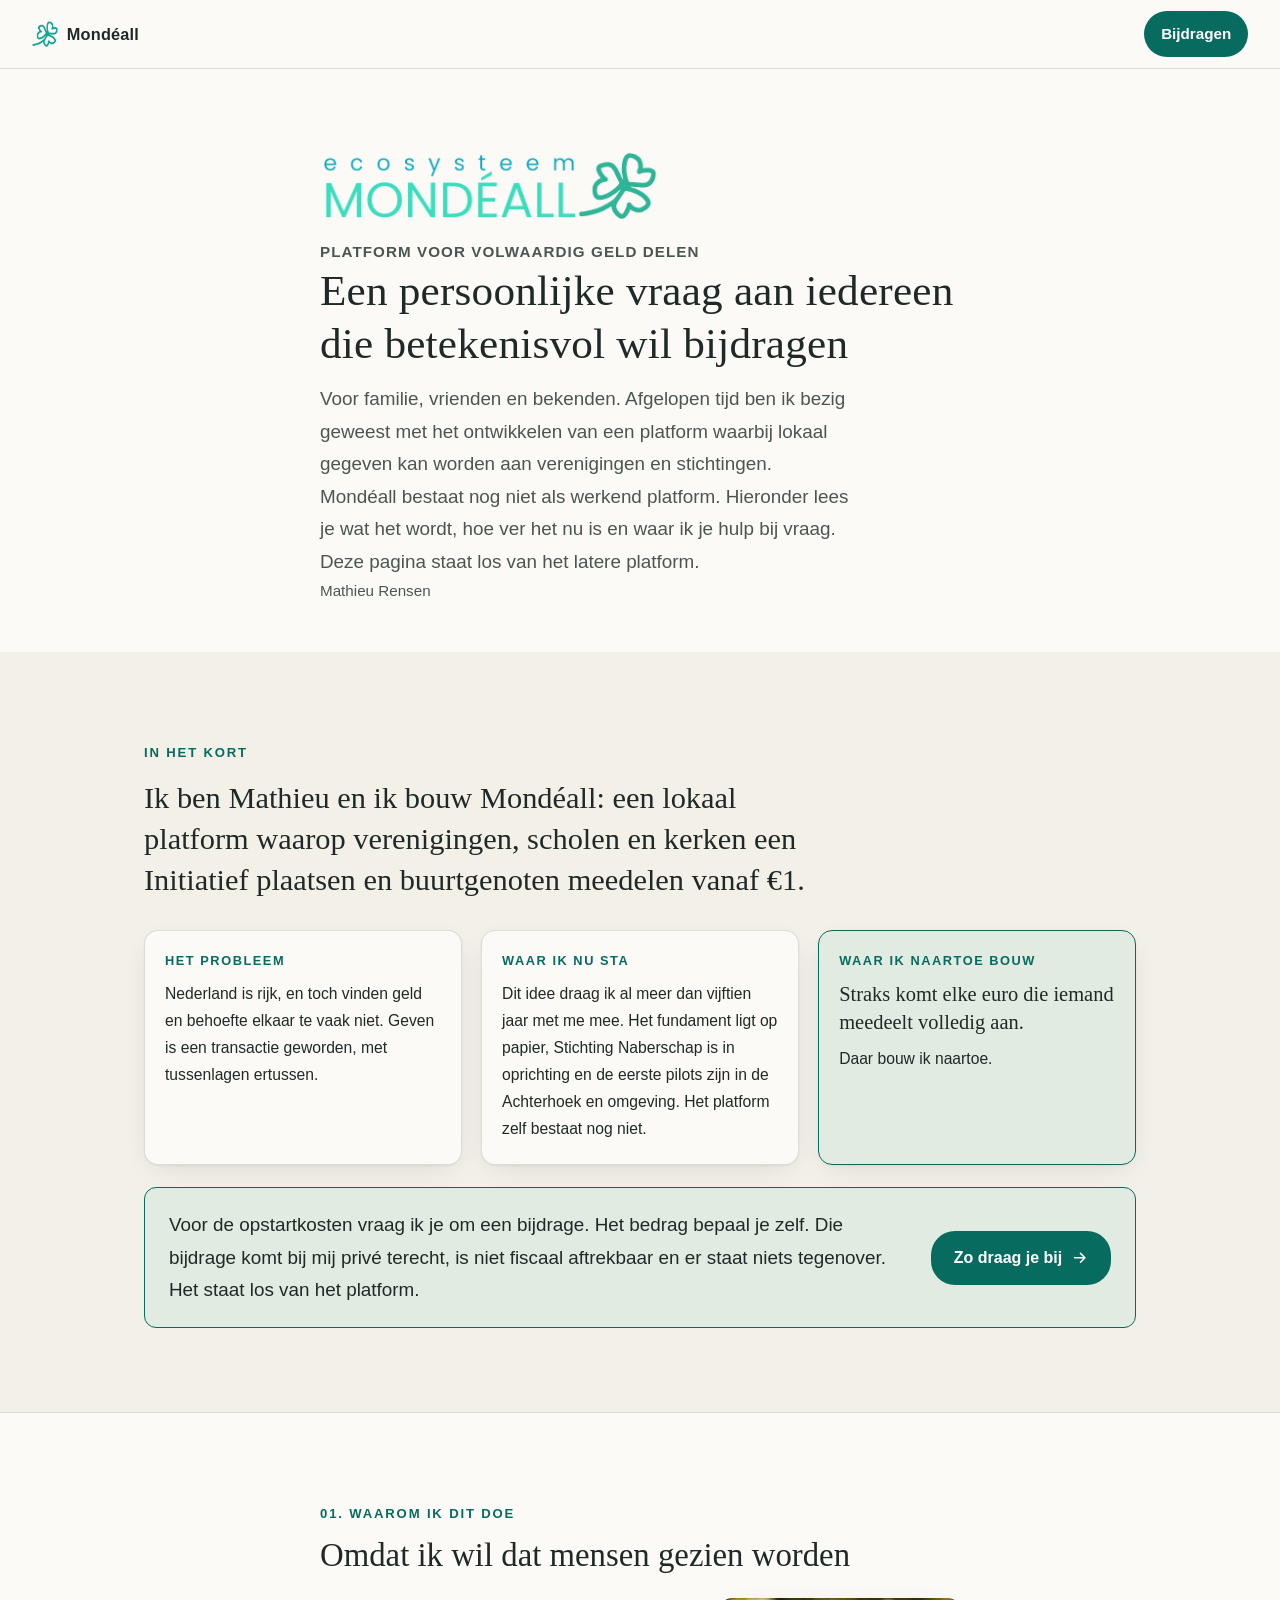
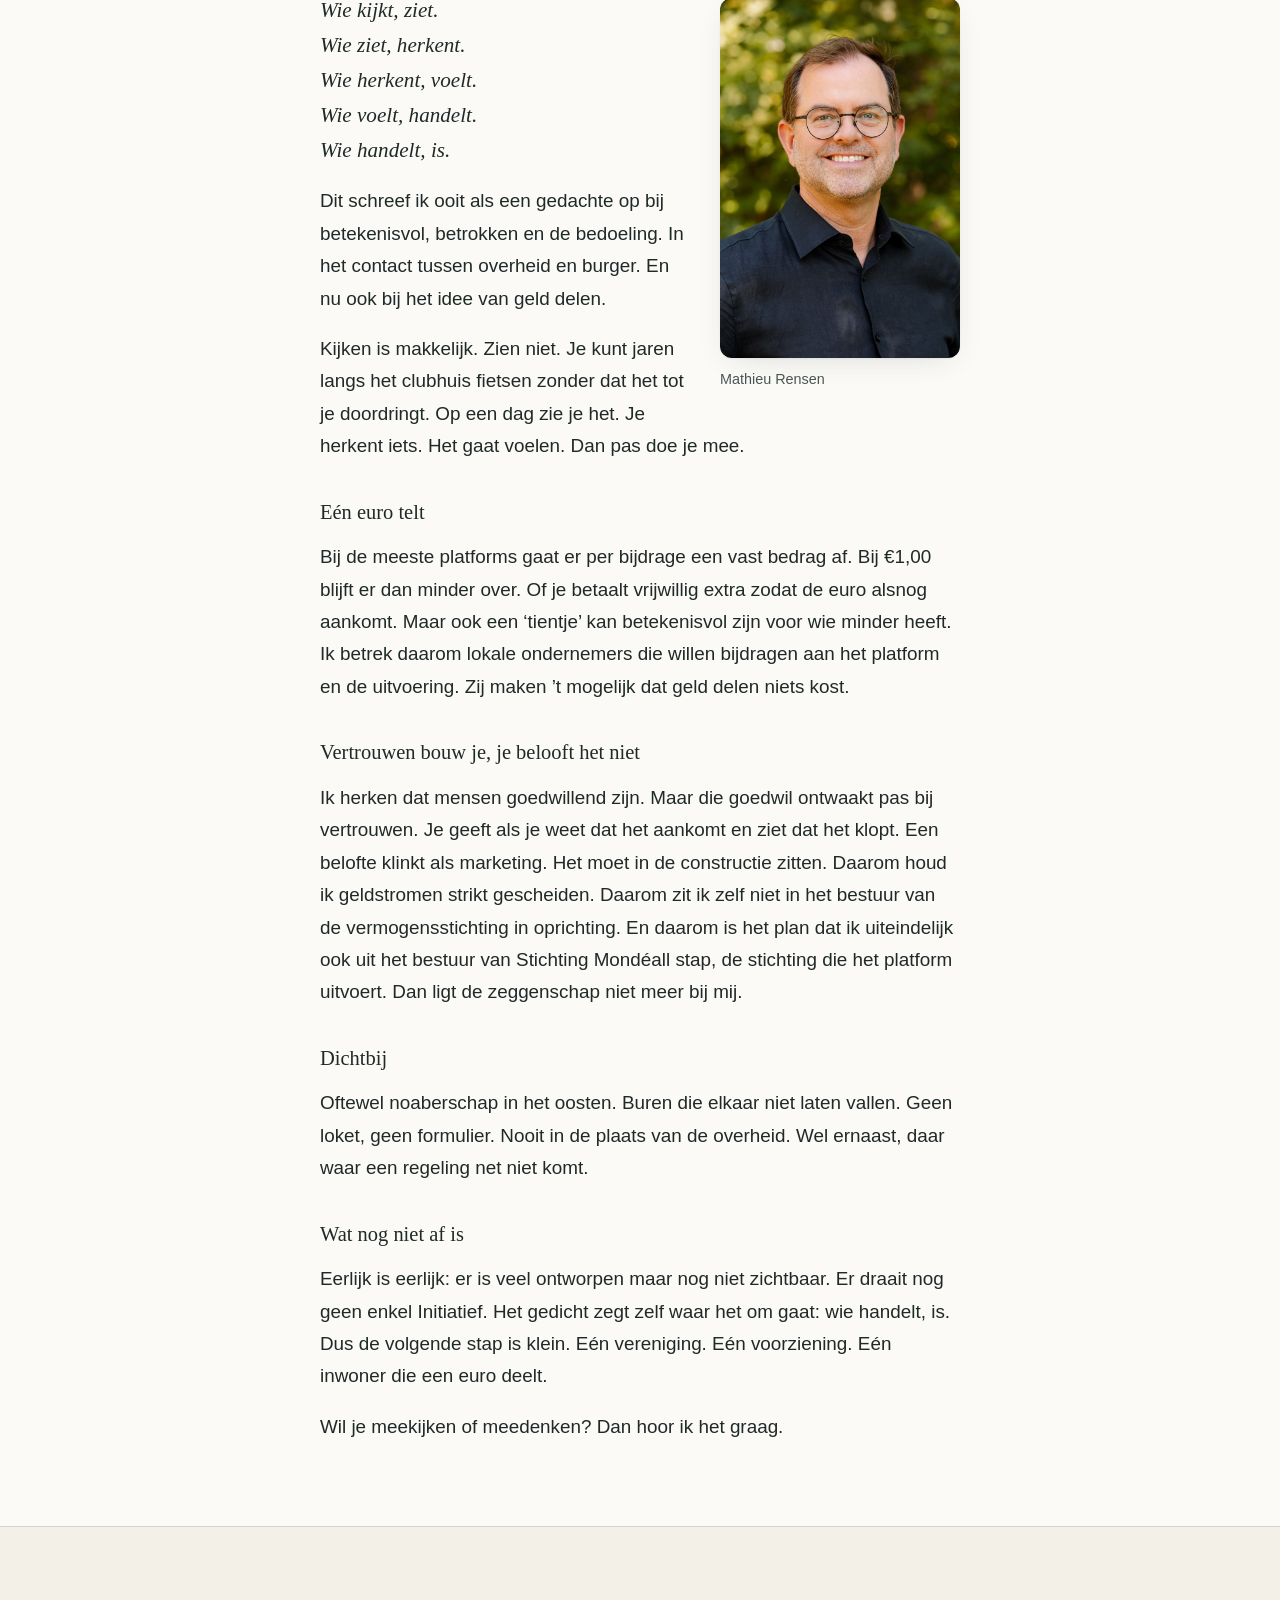
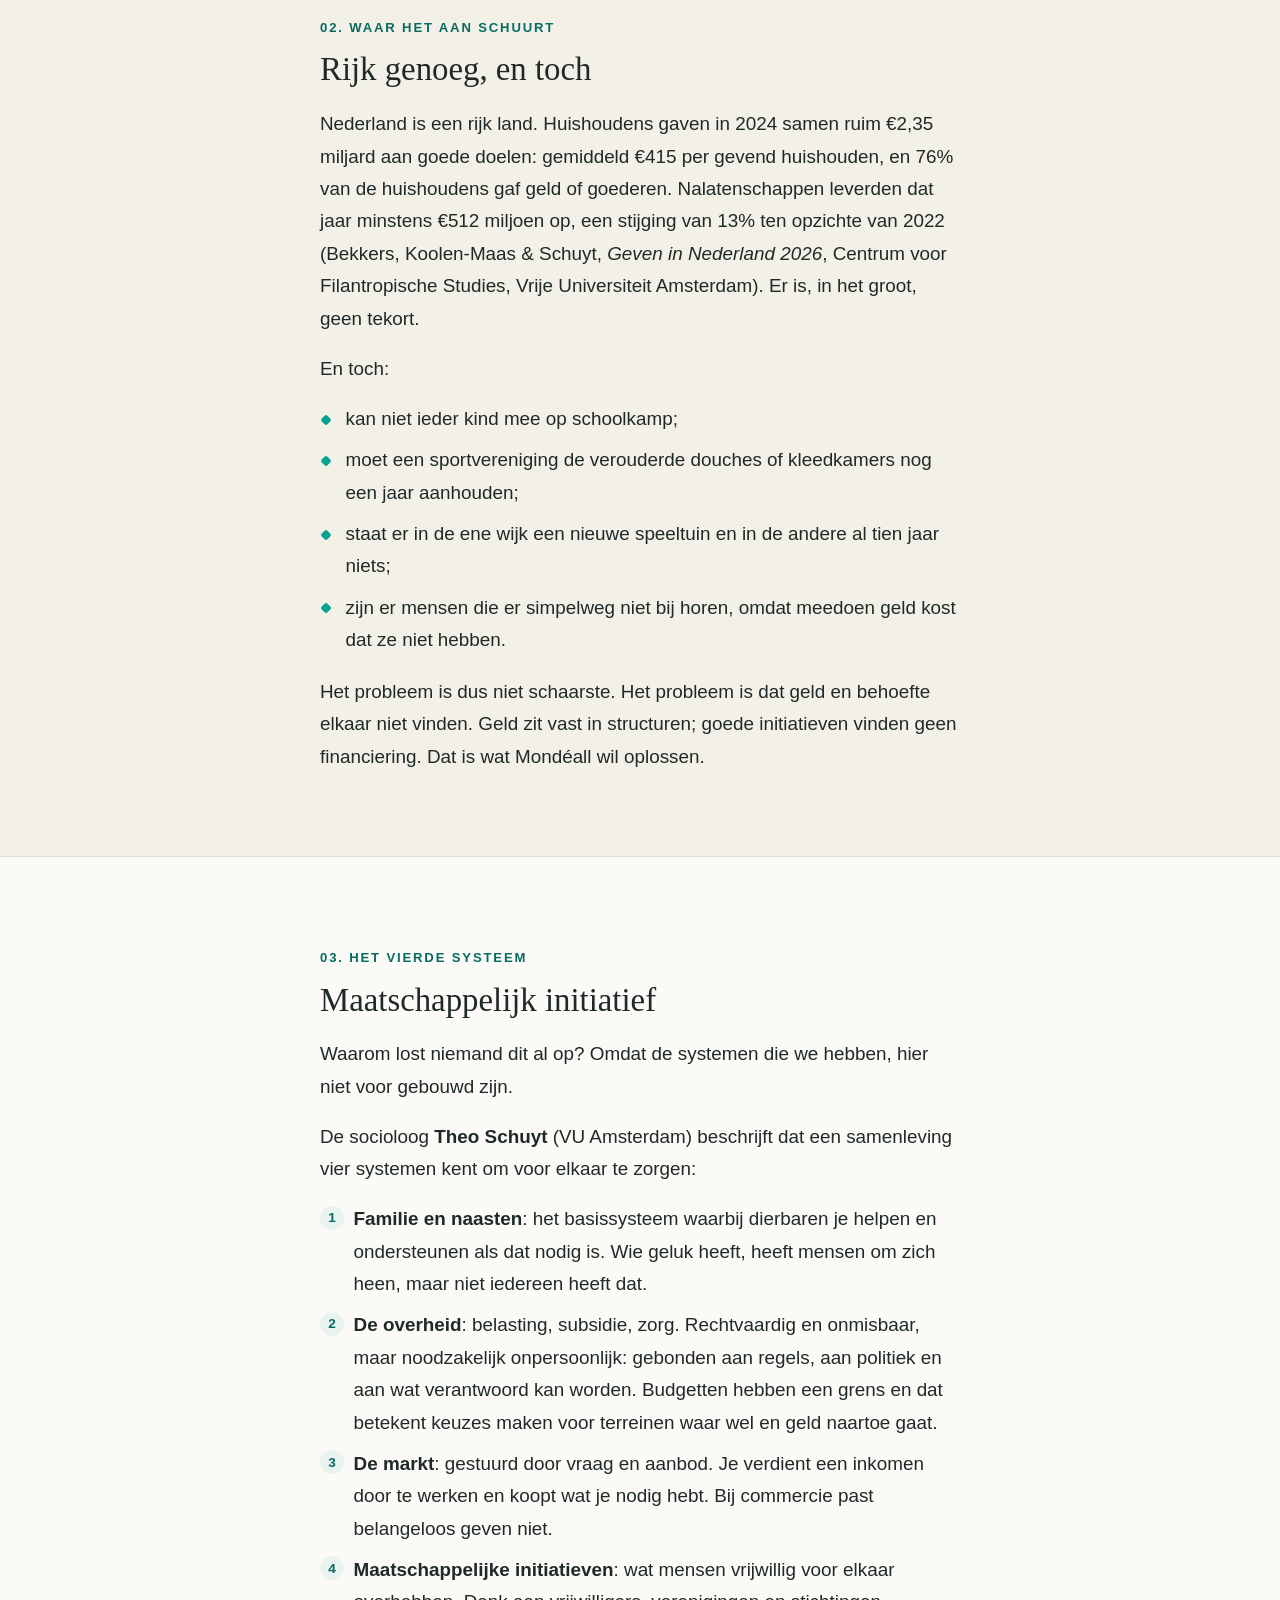
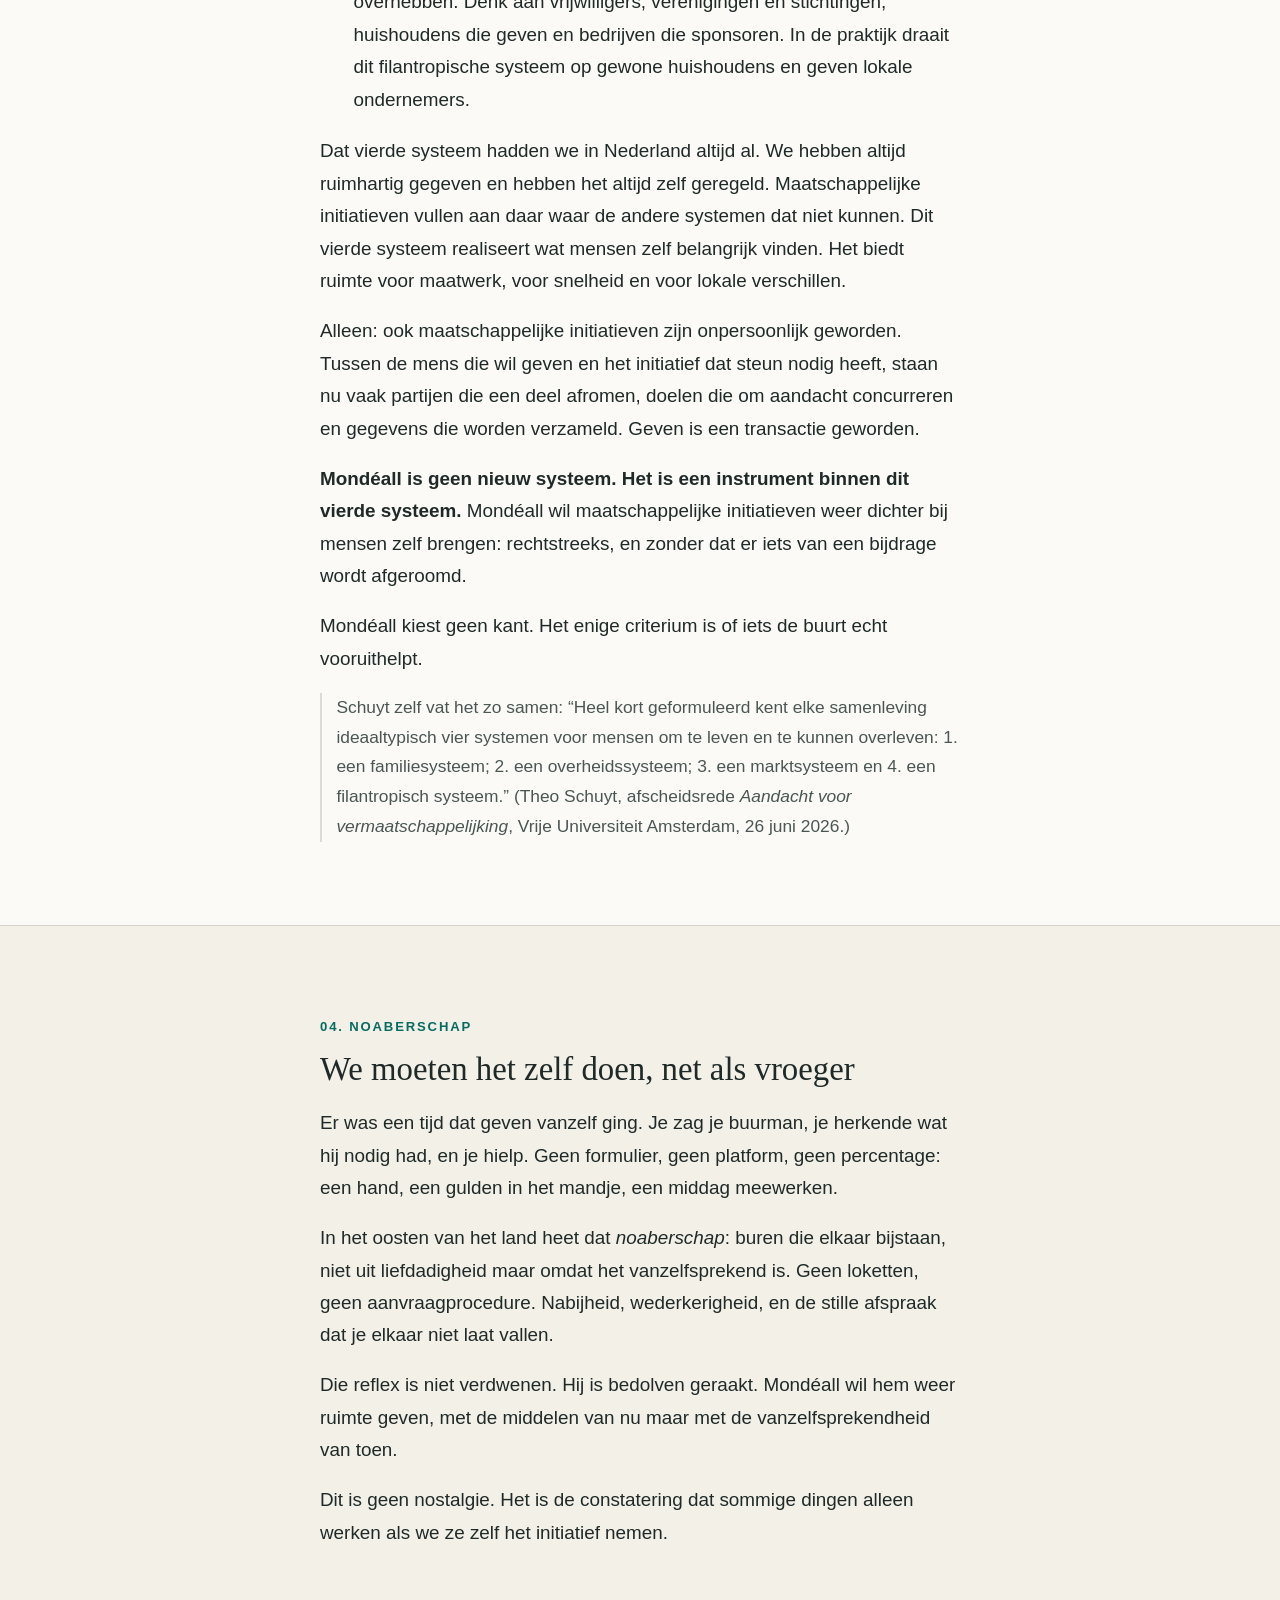
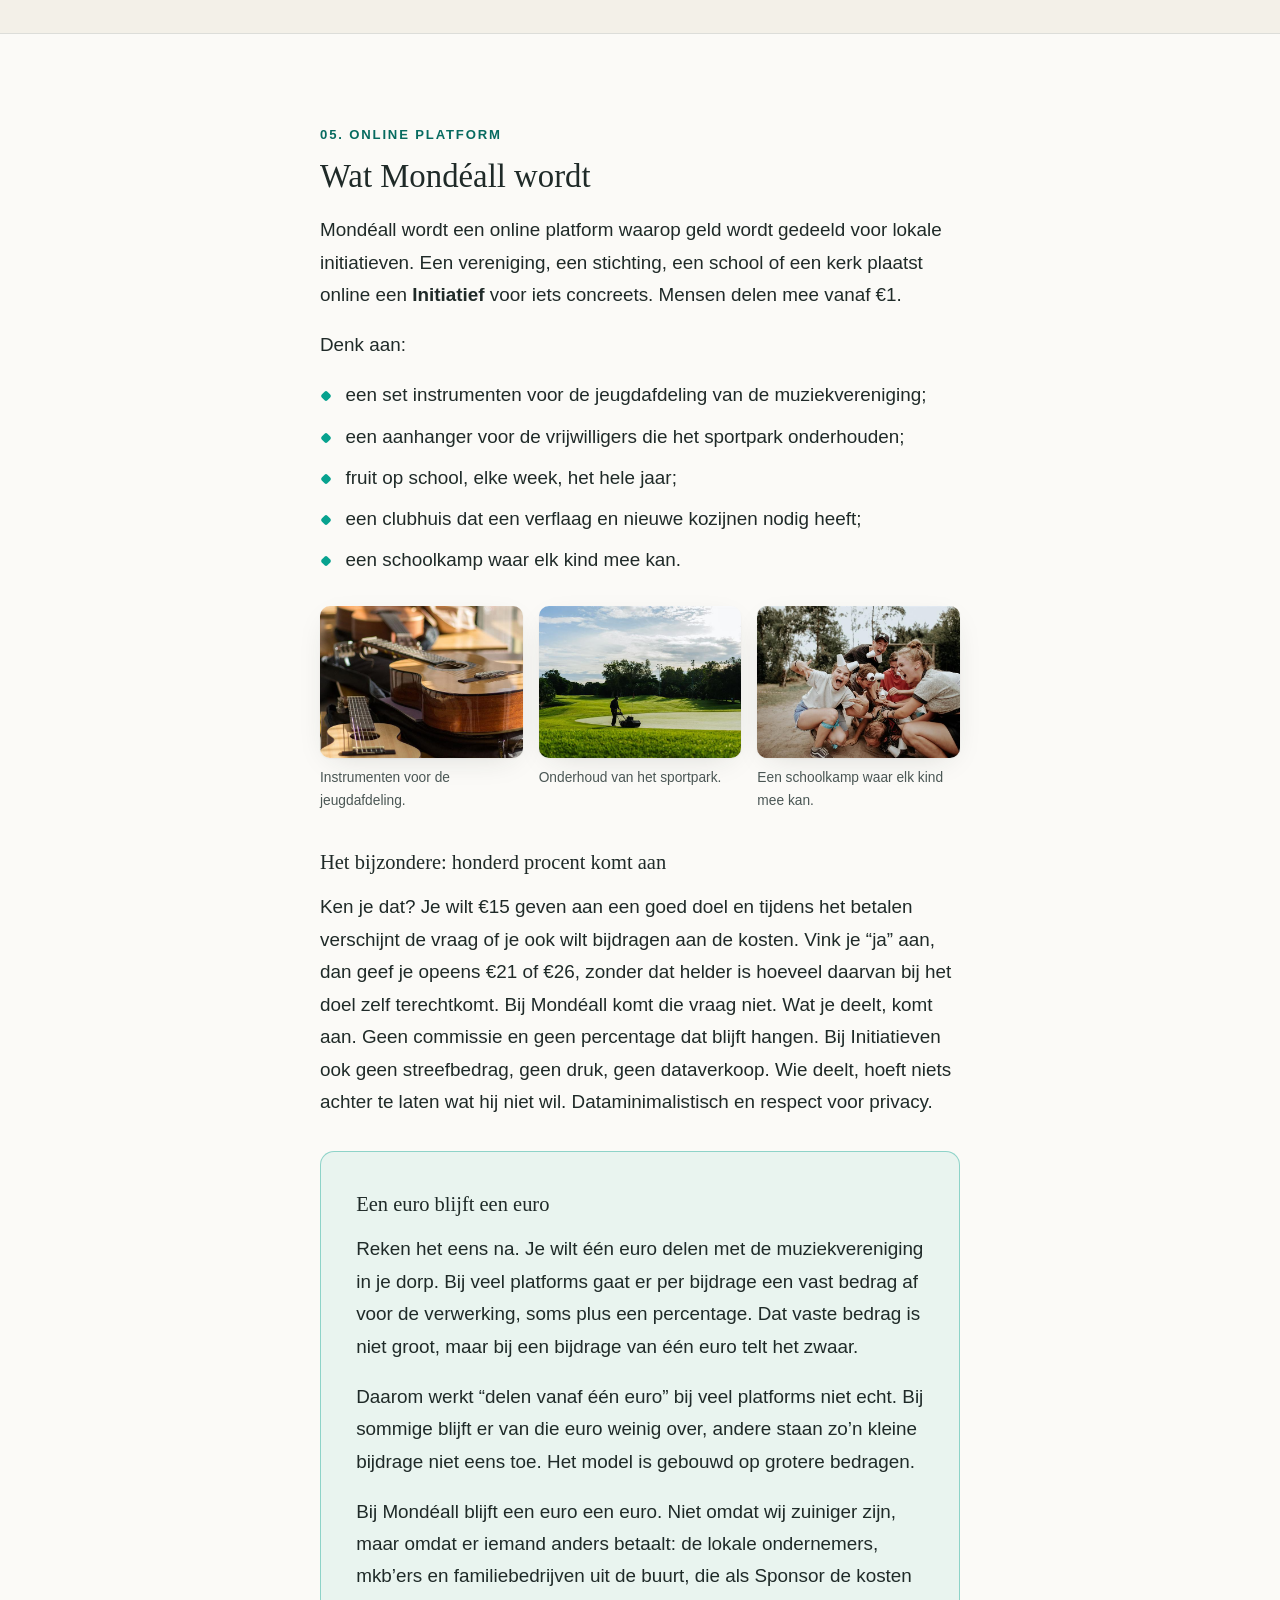
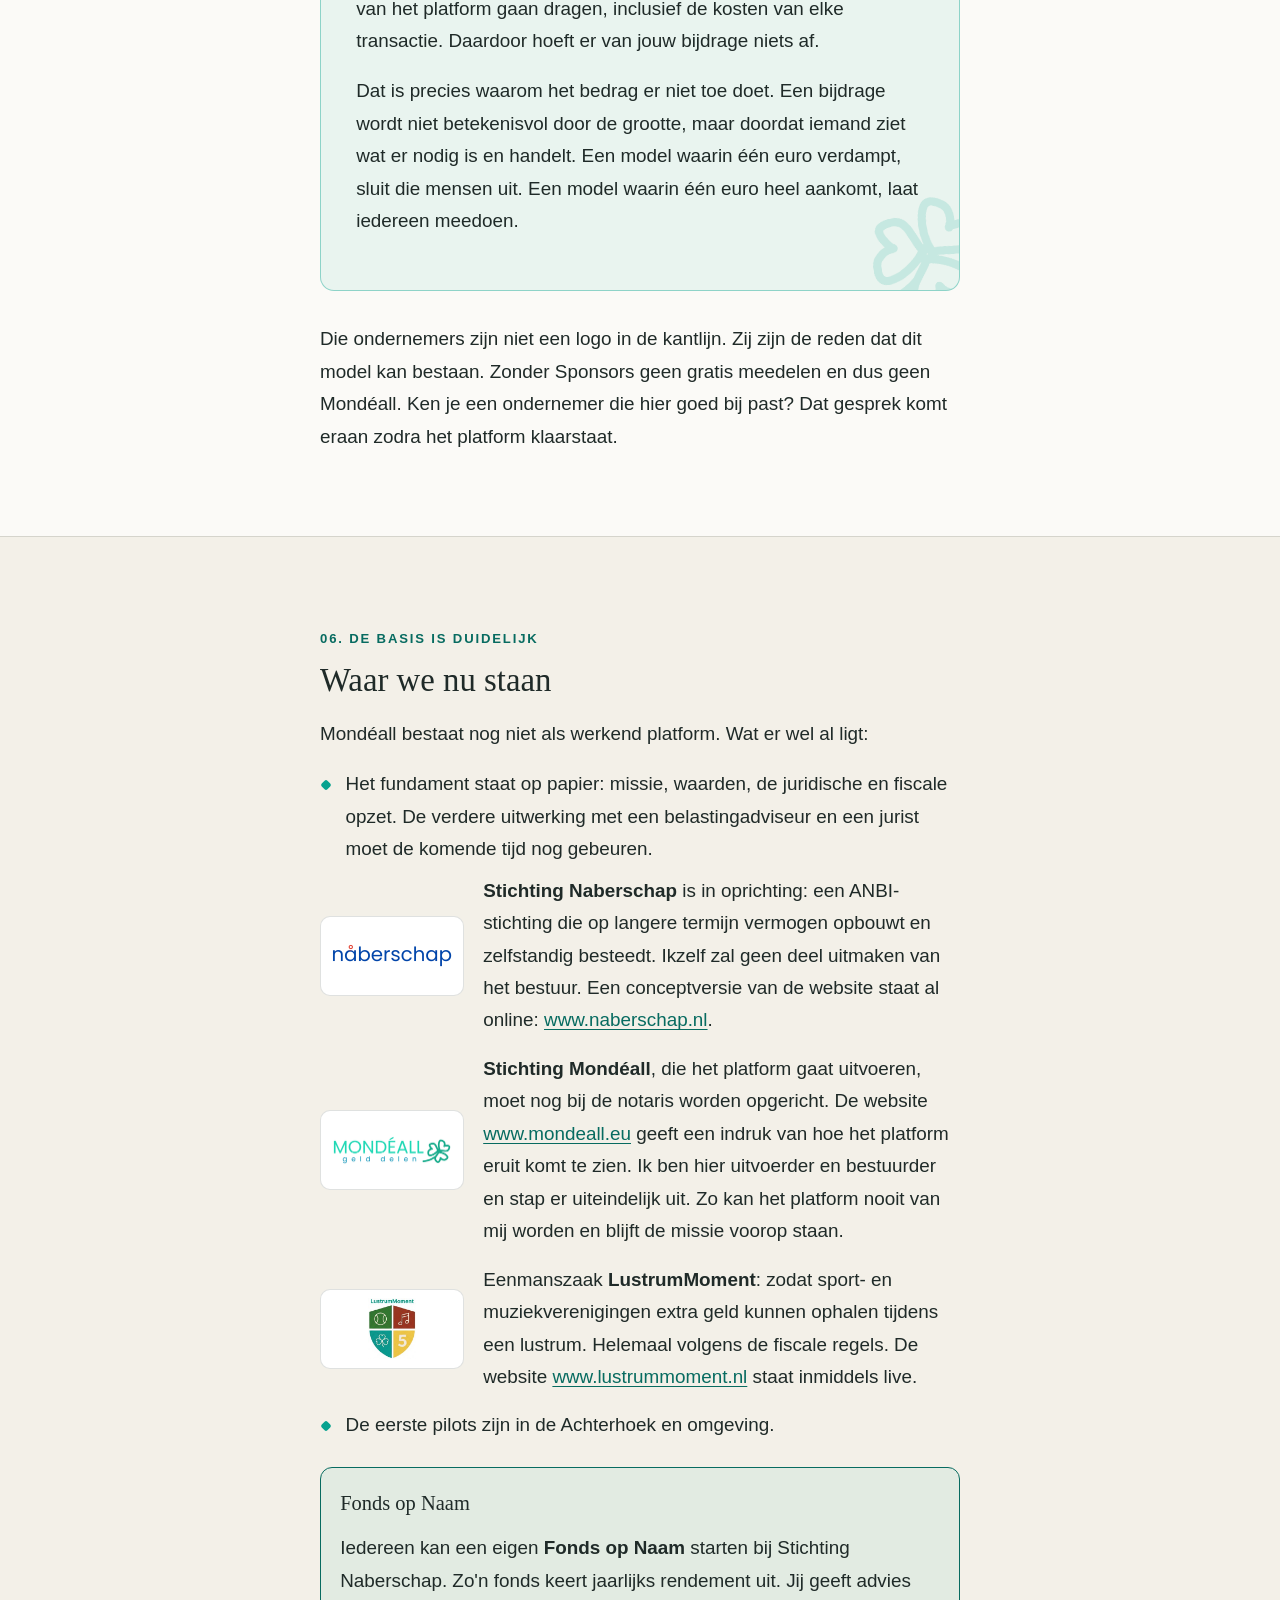
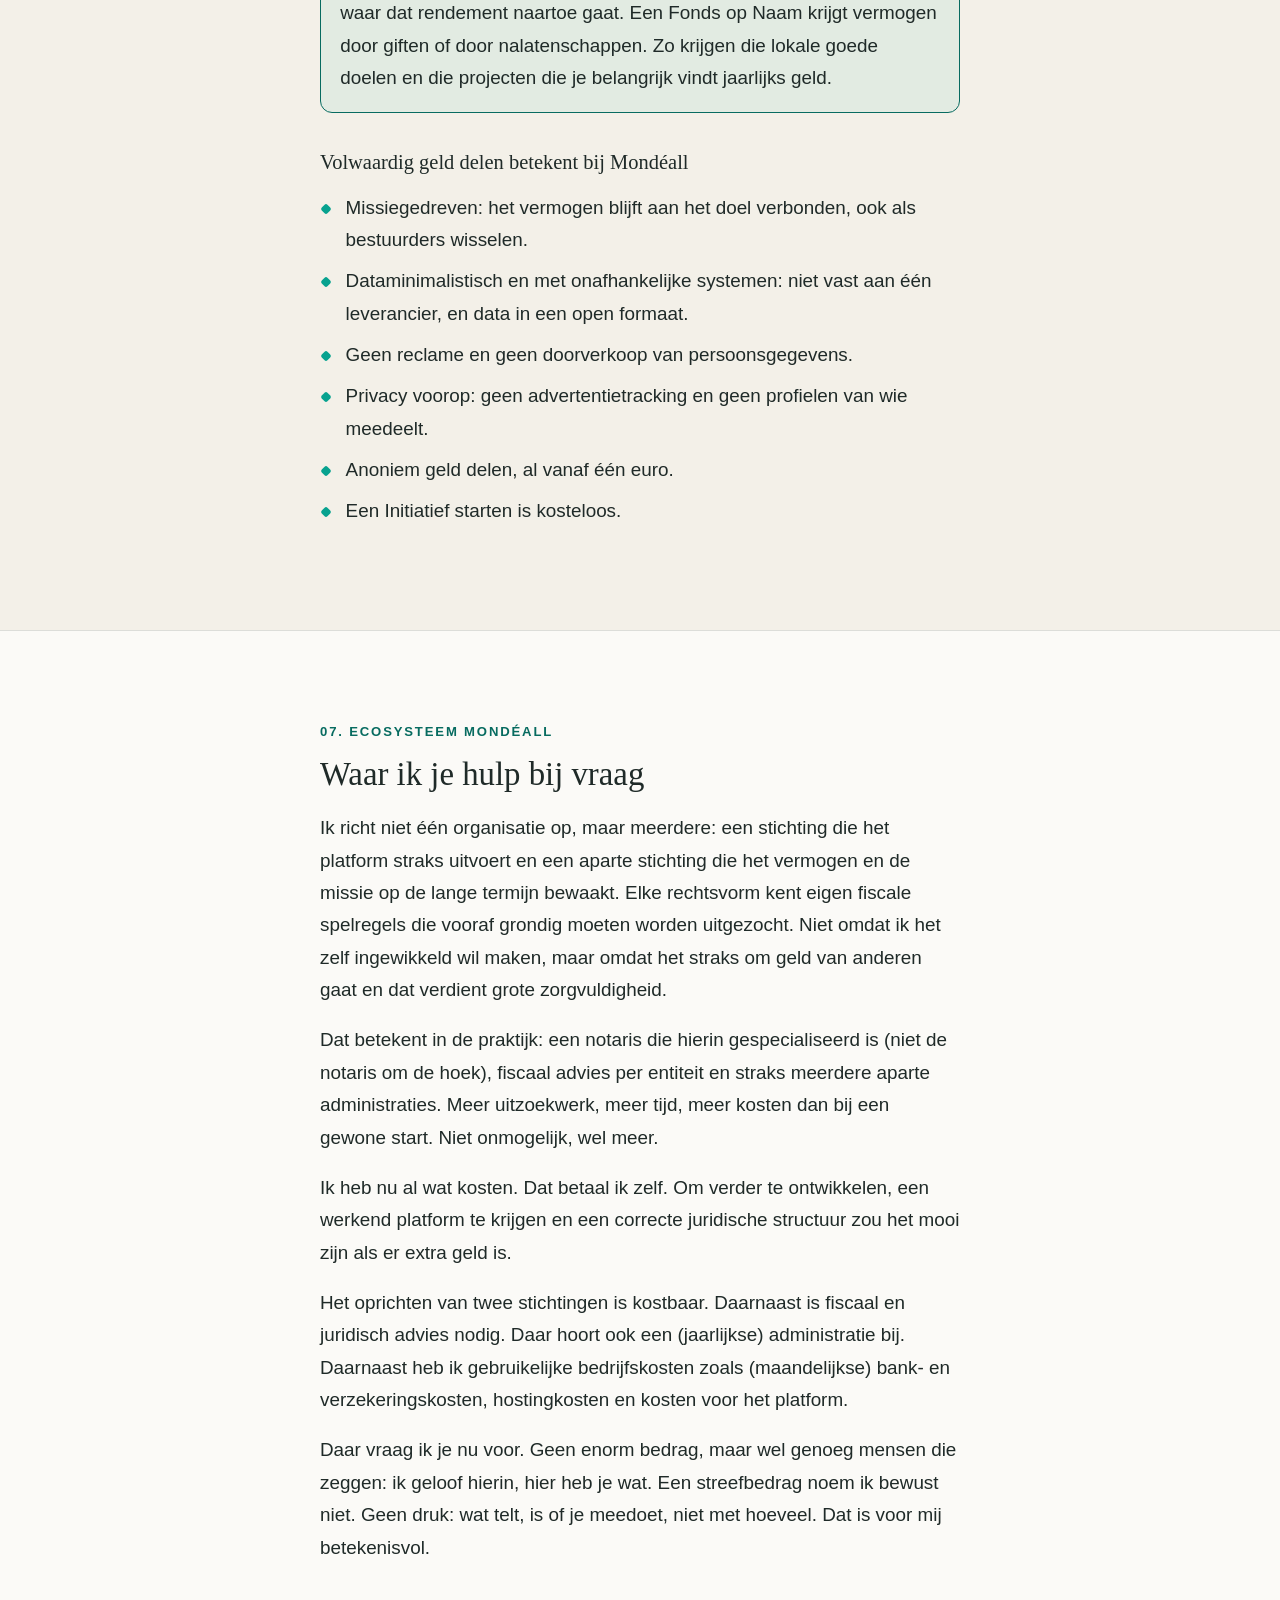
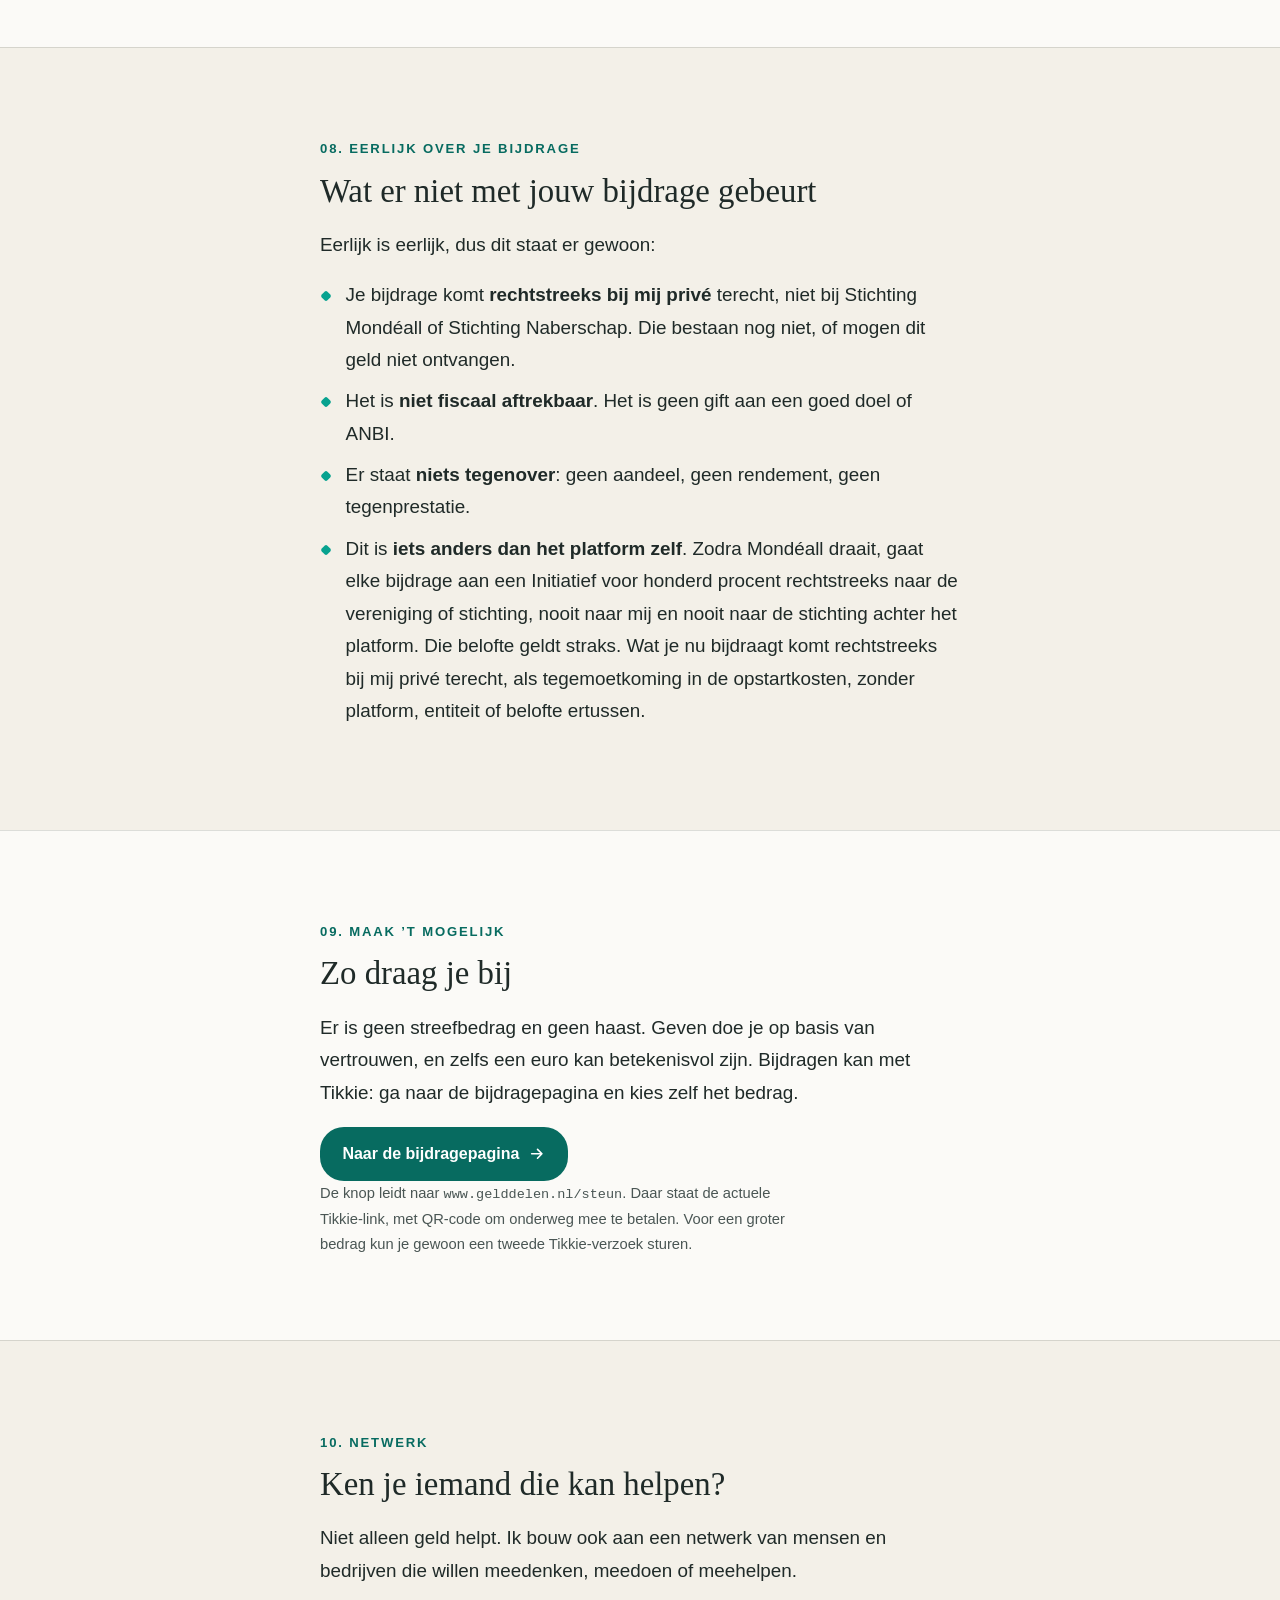
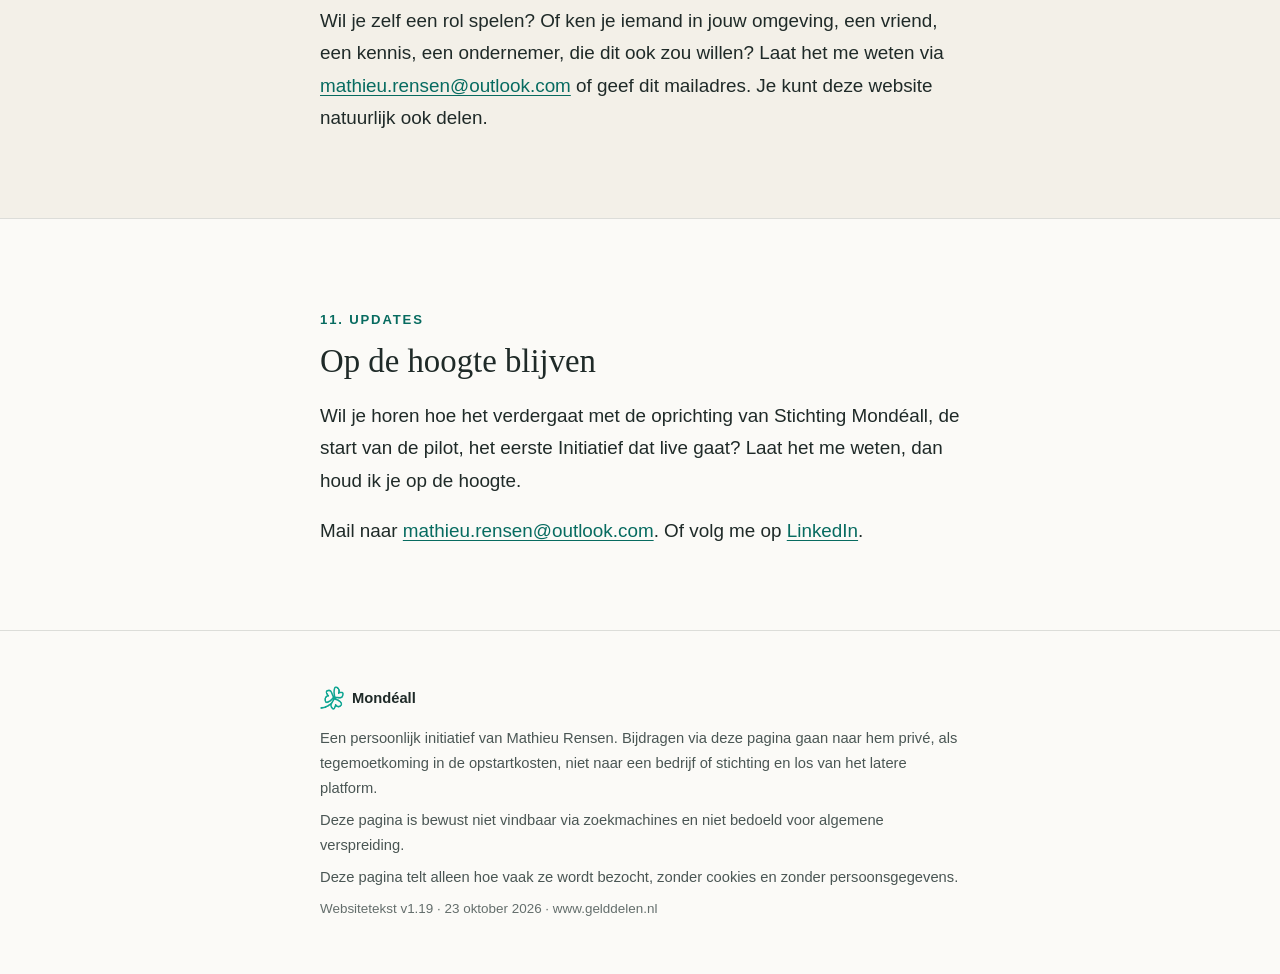
==== index.html @ 9a9d3a46 "Websitetekst v1.19: nieuwe Tikkie-link en QR-code Co-Authored-By: Claude Sonnet 5.5 <noreply@anthrop" ====
<!doctype html>
<html lang="nl">
<head>
  <meta charset="utf-8">
  <!--
    www.gelddelen.nl · informele privé-ophaalactie van Mathieu Rensen.
    Websitetekst v1.19 · 23 oktober 2026.
    Changelog t.o.v. v1.18:
      - Nieuwe Tikkie-link en bijbehorende QR-code op /steun (de QR decodeert
        exact naar de nieuwe link, gecontroleerd met jsQR).
    Changelog t.o.v. v1.17 (v1.18):
    Changelog t.o.v. v1.17:
      - "In het kort": "eerste praktijktoets bij een sportvereniging in Lochem"
        -> "de eerste pilots zijn in de Achterhoek en omgeving" (gelijk aan §6).
    Changelog t.o.v. v1.16 (v1.17):
    Changelog t.o.v. v1.16:
      - Nieuw blok "In het kort" boven §1 (tekst van Mathieu, 10-10-2026):
        kernzin als kop, drie kaarten (probleem, waar ik nu sta, waar ik
        naartoe bouw) en een kader met de vraag om een bijdrage plus knop
        naar §9. LET OP: noemt "de eerste praktijktoets bij een sportvereniging
        in Lochem", terwijl §6 sinds v1.9 "de eerste pilots in de Achterhoek en
        omgeving" zegt; en "al meer dan vijftien jaar" is nieuw. Op verzoek
        van Mathieu zo overgenomen.
    Changelog t.o.v. v1.15 (v1.16):
    Changelog t.o.v. v1.15:
      - Mathieu is uitvoerder en bestuurder van Stichting Mondéall en stapt
        er uiteindelijk uit (op zijn verzoek): §1 (zeggenschap) en §6
        (Stichting Mondéall-bullet) aangepast. Stichting Naberschap: hij zit
        daar niet in het bestuur (ongewijzigd).
    Changelog t.o.v. v1.14 (v1.15):
    Changelog t.o.v. v1.14:
      - Steward ownership vervalt (op verzoek van Mathieu): §6 "Missiegedreven
        en op termijn steward owned..." ingekort tot "Missiegedreven: het
        vermogen blijft aan het doel verbonden, ook als bestuurders wisselen."
        Elders op de pagina kwam de term niet voor.
    Changelog t.o.v. v1.13 (v1.14):
    Changelog t.o.v. v1.13:
      - Overal "Mondéall B.V." vervangen door "Stichting Mondéall" (op verzoek
        van Mathieu): §6 (bullet + logo blijft het platformlogo), §7 (twee
        stichtingen i.p.v. bedrijf en stichting), §8, §11. De bullet "Op
        termijn wordt stichting Mondéall eigenaar van Mondéall B.V." is
        vervallen en samengevoegd met de Stichting Mondéall-bullet.
        TE VERIFIËREN: hoort de rest (o.a. "steward owned", zeggenschap bij een
        stichting, §1 "vermogensstichting") nog bij deze structuur?
    Changelog t.o.v. v1.12 (v1.13):
    Changelog t.o.v. v1.12:
      - §6: link naar de conceptwebsite www.naberschap.nl bij Stichting
        Naberschap; in het Naberschap-logo is het bolletje boven de å nu
        vermiljoen (#e34234, zoals in de huisstijl van naberschap.nl).
    Changelog t.o.v. v1.11 (v1.12):
    Changelog t.o.v. v1.11:
      - §6: logo van Stichting Naberschap, Mondéall B.V. en LustrumMoment naast
        de bijbehorende bullets (decoratief, alt leeg: de naam staat in de
        tekst). Gemaakt met build/process-entiteit-logos.ps1.
    Changelog t.o.v. v1.10 (v1.11):
    Changelog t.o.v. v1.10:
      - Hero-logo gewijzigd van "Mondéall geld delen" naar "ecosysteem
        Mondéall" (het geld-delen-logo is van het platform zelf). Nieuwe
        bestanden mondeall-logo-ecosysteem(-wit).png, gemaakt met
        build/process-logos.ps1.
    Changelog t.o.v. v1.9 (v1.10):
    Changelog t.o.v. v1.9:
      - §1 volledig herschreven, uit "Waarom ik dit doe.docx" van Mathieu:
        h2 "Maak 't mogelijk" -> "Omdat ik wil dat mensen gezien worden";
        gedicht toegevoegd ("Wie kijkt, ziet. [...] Wie handelt, is.", nieuwe
        .gedicht-stijl in style.css); vier nieuwe h3-kopjes ("Eén euro telt",
        "Vertrouwen bouw je, je belooft het niet", "Dichtbij", "Wat nog niet
        af is"). Overlapt inhoudelijk deels met §4 (noaberschap) en §5/§6
        (euro/Sponsors, zeggenschap bij een stichting) — bewust zo aangeleverd,
        niet ontdubbeld.
      - §11: "Of volg me op de socials" nu een link naar Mathieu's LinkedIn
        (https://www.linkedin.com/in/mathieurensen/), op zijn verzoek
        28-09-2026. Loste de TODO uit v1.9 op.
    Changelog t.o.v. v1.8:
      - Hero: extra alinea toegevoegd over het ontwikkelen van een lokaal
        platform voor verenigingen en stichtingen.
      - §2: "domweg" -> "simpelweg"; "Het is dat geld..." -> "Het probleem is
        dat geld...".
      - §3: volgorde van de vier systemen gewijzigd (was markt/overheid/
        familie/maatschappelijke initiatieven, nu familie/overheid/markt/
        maatschappelijke initiatieven, zoals in Mathieu's brontekst).
        Bijbehorende teksten herschreven; "filantropie klinkt als iets voor de
        vermogenden"-clausule geschrapt; nieuwe alinea toegevoegd over het
        vierde systeem dat Nederland altijd al kende.
      - §4: slotzin "als we ze zelf doen" -> "als we ze zelf het initiatief
        nemen".
      - §5: kop "Wat Mondéall wordt, met voorbeelden" -> "Wat Mondéall wordt";
        intro-alinea aangevuld; "honderd procent komt aan"-alinea uitgebreid
        met de zin over Initiatieven/dataminimalisme (verplaatst en aangevuld
        vanuit de slotalinea, die daarom is vervallen); "de hoogte" ->
        "de grootte".
      - §6: ANBI-status van Stichting Naberschap weer vermeld (op verzoek van
        Mathieu 27-09-2026: bevestigd, was in v1.4 geschrapt omdat de status
        toen niet vaststond); nieuwe bullet over eenmanszaak LustrumMoment met
        link naar www.lustrummoment.nl (op verzoek van Mathieu 27-09-2026: de
        eerdere regel "LustrumMoment komt nergens voor" is voor deze ene
        vermelding losgelaten); "een stichting" -> "stichting Mondéall" als
        toekomstig eigenaar van Mondéall B.V.; "een sportvereniging in Lochem"
        -> "de Achterhoek en omgeving"; Fonds op Naam-kader herschreven (nu
        expliciet bij Stichting Naberschap, met giften of nalatenschappen);
        "Anoniem meedelen" -> "Anoniem geld delen".
      - §7: openingsalinea met de bakkerij-vergelijking geschrapt; het
        kostenindicatiekader (€6.000-€10.000, v1.6) is vervangen door nieuwe
        tekst zonder concreet bedrag (op verzoek van Mathieu 27-09-2026,
        gemarkeerd "GEEN indicatie" in zijn brontekst).
      - §10: zin over eerst toestemming vragen voor je iemands gegevens
        doorgeeft (v1.3) is geschrapt; "of geef dit mailadres. Je kunt deze
        website natuurlijk ook delen" toegevoegd (op verzoek van Mathieu
        27-09-2026: bewuste terugdraai van die eerdere privacykeuze).
      - §11: "Of volg me op de socials" toegevoegd (nog geen link/handle op
        de pagina; TODO zodra Mathieu die aanlevert).
    Changelog t.o.v. v1.6 (v1.8: §6, bij Mondéall B.V. een verwijzing naar www.mondeall.eu als indruk van het platform):
      - §5: de drie voorbeeldfoto's vervangen door nieuwe foto's die bij de voorbeelden passen (instrumenten, onderhoud sportpark, schoolkamp), met nieuwe alt-teksten en bijschriften.
    Changelog t.o.v. v1.5:
      - §7: voorlopige indicatie van de opstartkosten toegevoegd, uit
        "Mondeall Opstartkosten v0-1 2026-09-25.md" (Deel 2): website €3.000 al
        uitgegeven, oprichting van bedrijf en stichting nog te doen, samen
        geschat op €6.000 tot €10.000. Zichtbaar gemarkeerd als indicatie zonder
        offertes (regel 5). De slotalinea is aangepast: "geen streefbedrag"
        blijft staan, met de toelichting dat dit een kostenraming is en geen
        bedrag dat ergens naartoe telt.
        TODO: range vervangen door een vast bedrag zodra de notarisofferte er is.
    Changelog t.o.v. v1.4:
      - §2: 76% geverifieerd tegen de eigen nieuwspagina van de VU zelf
        (vu.nl, 26 juni 2026, screenshot Mathieu 25-09-2026): "Hoewel 76
        procent van de huishoudens nog altijd geld of goederen doneert...".
        Daarmee vervalt de eerdere vermelding dat een andere bron 74% noemt;
        dit is de bron zelf, niet een secundaire vermelding.
    Changelog t.o.v. v1.3:
      - Titel en OG-titel: "Een persoonlijke vraag van Mathieu Rensen" (was
        "Mondéall: een persoonlijke vraag"), zodat de afzender in de
        linkpreview staat. og:image nu een absoluut adres.
      - Hero: zin toegevoegd dat Mondéall nog niet als werkend platform
        bestaat (stond eerst pas in §6).
      - §1: "een platform waar de overheid ondersteunt" -> aanvulling op wat
        de overheid al doet (er is geen overheidspartner; status eerlijk).
      - §2: "minstens €512 miljoen" (bron noemt een ondergrens).
        TE VERIFIËREN in het rapport zelf: 76% (sommige bronnen noemen 74%,
        mogelijk een andere definitie).
      - §3: zin over Schuyts voorkeur voor de term aangepast (het citaat
        eronder noemt "een filantropisch systeem"); "zonder tussenlaag" ->
        "zonder dat er iets van een bijdrage wordt afgeroomd"; clausule over
        subsidieregelingen die "verder afraken van de beleefde wereld"
        geschrapt.
      - §4: "geen verwijt aan de overheid" geschrapt (roept het frame op).
      - §5: vergelijkingstabel en "Kortom"-alinea verwijderd (cijfers zonder
        bron en peildatum; vergelijking niet gelijkwaardig; de onderbouwing
        staat intern in de Notitie Mondeall vs WhyDonate). Bewering over
        platforms afgestemd op die notitie: niet elk platform rekent een
        percentage, en sommige staan een bijdrage van 1 euro niet toe.
        "Al hebben gedekt" -> "gaan dragen" (Sponsors bestaan nog niet).
        Dubbele passage over Sponsors samengevoegd.
      - §6: zin over ANBI-status bij Stichting Naberschap geschrapt (status
        staat niet vast); "via een gouden aandeel" geschrapt (juridische
        vormgeving eerst verifiëren bij notaris); "Fonds op Naam altijd
        kosteloos" geschrapt (product van Naberschap, kosten niet uitgezocht);
        "Anoniem doneren" -> "Anoniem meedelen"; "geen tracking, geen volgen
        van gebruikers" -> "geen advertentietracking en geen profielen van wie
        meedeelt".
      - §8: kicker "Crowdfunding" -> "Eerlijk over je bijdrage"; laatste twee
        bullets samengevoegd.
      - §9: kop "Volwaardig geld delen" -> "Zo draag je bij" (platformterm
        hoort niet boven de privé-ophaalactie); zin over streefbedragen
        herschreven als uitspraak over deze pagina.
      - §10: verzoek om zelf te introduceren of eerst toestemming te vragen,
        zodat niemand gegevens van derden hoeft door te geven.
      - Footer: zin over bezoekcijfers zonder cookies en persoonsgegevens
        (Vercel Web Analytics). TOETSEN via jurist-mondeall (AVG,
        Telecommunicatiewet, verwerker).
    Zie de git-historie voor v0.6 t/m v1.3 voor het volledige verloop.

    Bouwnotitie: de bouwprompt noemt als domein nog mondeall.eu; op verzoek van
    Mathieu draait deze pagina op www.gelddelen.nl (nog steeds los van het
    platform mondeall.nl).

    Bijdragen komen bij Mathieu privé terecht, nooit bij een entiteit.
    Deze pagina is bewust niet het platform mondeall.nl.
  -->
  <meta name="viewport" content="width=device-width, initial-scale=1">
  <title>Een persoonlijke vraag van Mathieu Rensen</title>
  <meta name="description" content="Een informele pagina van Mathieu Rensen voor familie, vrienden en bekenden: wat Mondéall wordt, hoe ver het is, en waar hij nu hulp bij vraagt voor de opstartkosten.">
  <meta name="robots" content="noindex, nofollow, noarchive, noimageindex">
  <meta name="google-site-verification" content="Fld660XU6FxK0EnsuYERCJDZlB6Xc3us_zv8sU7rN4M">
  <meta name="theme-color" content="#07a28f">
  <meta name="color-scheme" content="light dark">

  <meta property="og:type" content="website">
  <meta property="og:locale" content="nl_NL">
  <meta property="og:url" content="https://www.gelddelen.nl/">
  <meta property="og:title" content="Een persoonlijke vraag van Mathieu Rensen">
  <meta property="og:description" content="Een informele pagina voor familie, vrienden en bekenden over Mondéall en de opstartkosten van het initiatief.">
  <meta property="og:image" content="https://www.gelddelen.nl/assets/img/icon-512.png">

  <link rel="icon" href="assets/img/favicon-32.png" sizes="32x32" type="image/png">
  <link rel="apple-touch-icon" href="assets/img/apple-touch-icon.png">
  <link rel="stylesheet" href="assets/css/style.css">
</head>
<body>
<a class="skip" href="#inhoud">Naar de inhoud</a>

<header class="nav">
  <a class="nav__brand" href="#top">
    <img src="assets/img/klavertje.png" alt="" width="26" height="26">
    <span>Mondéall</span>
  </a>
  <a class="nav__cta" href="#bijdragen">Bijdragen</a>
</header>

<main id="inhoud">

  <!-- HERO: oriëntatie; framing mag Mathieu aanpassen -->
  <div class="hero wrap" id="top">
    <picture>
      <source srcset="assets/img/mondeall-logo-ecosysteem-wit.png" media="(prefers-color-scheme: dark)">
      <img class="hero__logo" src="assets/img/mondeall-logo-ecosysteem.png" alt="Ecosysteem Mondéall" width="696" height="152">
    </picture>
    <p class="hero__tagline">Platform voor volwaardig geld delen</p>
    <h1>Een persoonlijke vraag aan iedereen die betekenisvol wil bijdragen</h1>
    <p>Voor familie, vrienden en bekenden. Afgelopen tijd ben ik bezig geweest
       met het ontwikkelen van een platform waarbij lokaal gegeven kan worden
       aan verenigingen en stichtingen.</p>
    <p>Mondéall bestaat nog niet als werkend platform. Hieronder lees je wat
       het wordt, hoe ver het nu is en waar ik je hulp bij vraag. Deze pagina
       staat los van het latere platform.</p>
    <p class="hero__by">Mathieu Rensen</p>
  </div>

  <!-- IN HET KORT: samenvatting boven §01 (tekst van Mathieu, 10-10-2026) -->
  <section class="section section--tint kort" id="in-het-kort" aria-labelledby="h-kort">
    <div class="wrap wrap--wide">
      <span class="section__kicker">In het kort</span>
      <h2 id="h-kort" class="kort__lead">Ik ben Mathieu en ik bouw Mondéall: een lokaal platform waarop verenigingen, scholen en kerken een Initiatief plaatsen en buurtgenoten meedelen vanaf&nbsp;€1.</h2>

      <div class="kort__grid">
        <div class="kort__card">
          <h3>Het probleem</h3>
          <p>Nederland is rijk, en toch vinden geld en behoefte elkaar te vaak niet. Geven is een transactie geworden, met tussenlagen ertussen.</p>
        </div>
        <div class="kort__card">
          <h3>Waar ik nu sta</h3>
          <p>Dit idee draag ik al meer dan vijftien jaar met me mee. Het fundament ligt op papier, Stichting Naberschap is in oprichting en de eerste pilots zijn in de Achterhoek en omgeving. Het platform zelf bestaat nog niet.</p>
        </div>
        <div class="kort__card kort__card--accent">
          <h3>Waar ik naartoe bouw</h3>
          <p class="kort__big">Straks komt elke euro die iemand meedeelt volledig aan.</p>
          <p>Daar bouw ik naartoe.</p>
        </div>
      </div>

      <div class="kader kort__vraag">
        <p>Voor de opstartkosten vraag ik je om een bijdrage. Het bedrag bepaal je zelf. Die bijdrage komt bij mij privé terecht, is niet fiscaal aftrekbaar en er staat niets tegenover. Het staat los van het platform.</p>
        <a class="btn" href="#bijdragen">
          Zo draag je bij
          <svg viewBox="0 0 24 24" fill="none" stroke="currentColor" stroke-width="2.2" stroke-linecap="round" stroke-linejoin="round" aria-hidden="true"><path d="M5 12h14M13 6l6 6-6 6"/></svg>
        </a>
      </div>
    </div>
  </section>

  <!-- 01 -->
  <section class="section" id="waarom" aria-labelledby="h-waarom">
    <div class="wrap">
      <span class="section__kicker">01. Waarom ik dit doe</span>
      <h2 id="h-waarom">Omdat ik wil dat mensen gezien worden</h2>

      <figure class="portret">
        <img src="assets/img/mathieu.jpg" alt="Mathieu Rensen" width="760" height="1140" loading="lazy" decoding="async">
        <figcaption>Mathieu Rensen</figcaption>
      </figure>

      <p class="gedicht">
        <span>Wie kijkt, ziet.</span>
        <span>Wie ziet, herkent.</span>
        <span>Wie herkent, voelt.</span>
        <span>Wie voelt, handelt.</span>
        <span>Wie handelt, is.</span>
      </p>
      <p>Dit schreef ik ooit als een gedachte op bij betekenisvol, betrokken en
         de bedoeling. In het contact tussen overheid en burger. En nu ook bij
         het idee van geld delen.</p>
      <p>Kijken is makkelijk. Zien niet. Je kunt jaren langs het clubhuis
         fietsen zonder dat het tot je doordringt. Op een dag zie je het. Je
         herkent iets. Het gaat voelen. Dan pas doe je mee.</p>

      <h3>Eén euro telt</h3>
      <p>Bij de meeste platforms gaat er per bijdrage een vast bedrag af. Bij
         €1,00 blijft er dan minder over. Of je betaalt vrijwillig extra zodat
         de euro alsnog aankomt. Maar ook een &lsquo;tientje&rsquo; kan
         betekenisvol zijn voor wie minder heeft. Ik betrek daarom lokale
         ondernemers die willen bijdragen aan het platform en de uitvoering.
         Zij maken &rsquo;t mogelijk dat geld delen niets kost.</p>

      <h3>Vertrouwen bouw je, je belooft het niet</h3>
      <p>Ik herken dat mensen goedwillend zijn. Maar die goedwil ontwaakt pas
         bij vertrouwen. Je geeft als je weet dat het aankomt en ziet dat het
         klopt. Een belofte klinkt als marketing. Het moet in de constructie
         zitten. Daarom houd ik geldstromen strikt gescheiden. Daarom zit ik
         zelf niet in het bestuur van de vermogensstichting in oprichting. En
         daarom is het plan dat ik uiteindelijk ook uit het bestuur van
         Stichting Mondéall stap, de stichting die het platform uitvoert. Dan
         ligt de zeggenschap niet meer bij mij.</p>

      <h3>Dichtbij</h3>
      <p>Oftewel noaberschap in het oosten. Buren die elkaar niet laten vallen.
         Geen loket, geen formulier. Nooit in de plaats van de overheid. Wel
         ernaast, daar waar een regeling net niet komt.</p>

      <h3>Wat nog niet af is</h3>
      <p>Eerlijk is eerlijk: er is veel ontworpen maar nog niet zichtbaar. Er
         draait nog geen enkel Initiatief. Het gedicht zegt zelf waar het om
         gaat: wie handelt, is. Dus de volgende stap is klein. Eén vereniging.
         Eén voorziening. Eén inwoner die een euro deelt.</p>
      <p>Wil je meekijken of meedenken? Dan hoor ik het graag.</p>
    </div>
  </section>

  <!-- 02 -->
  <section class="section section--tint" id="schuurt" aria-labelledby="h-schuurt">
    <div class="wrap">
      <span class="section__kicker">02. Waar het aan schuurt</span>
      <h2 id="h-schuurt">Rijk genoeg, en toch</h2>
      <!-- Bouwnotitie 24-09-2026, aangevuld 25-09-2026: cijfers gecontroleerd
           tegen Geven in Nederland 2026 (presentatie 26 juni 2026): 2,35
           miljard, 415 euro, 13% en 512 miljoen (ondergrens) kloppen. 76%
           bevestigd tegen de eigen nieuwspagina van de VU (vu.nl,
           26-06-2026). -->
      <p>Nederland is een rijk land. Huishoudens gaven in 2024 samen ruim €2,35
         miljard aan goede doelen: gemiddeld €415 per gevend huishouden, en 76%
         van de huishoudens gaf geld of goederen. Nalatenschappen leverden dat
         jaar minstens €512 miljoen op, een stijging van 13% ten opzichte van 2022
         (Bekkers, Koolen-Maas &amp; Schuyt, <em>Geven in Nederland 2026</em>,
         Centrum voor Filantropische Studies, Vrije Universiteit Amsterdam).
         Er is, in het groot, geen tekort.</p>
      <p>En toch:</p>
      <ul>
        <li>kan niet ieder kind mee op schoolkamp;</li>
        <li>moet een sportvereniging de verouderde douches of kleedkamers nog een jaar aanhouden;</li>
        <li>staat er in de ene wijk een nieuwe speeltuin en in de andere al tien jaar niets;</li>
        <li>zijn er mensen die er simpelweg niet bij horen, omdat meedoen geld kost dat ze niet hebben.</li>
      </ul>
      <p>Het probleem is dus niet schaarste. Het probleem is dat geld en behoefte
         elkaar niet vinden. Geld zit vast in structuren; goede initiatieven
         vinden geen financiering. Dat is wat Mondéall wil oplossen.</p>
    </div>
  </section>

  <!-- 03 -->
  <section class="section" id="vierde-systeem" aria-labelledby="h-vierde">
    <div class="wrap">
      <span class="section__kicker">03. Het vierde systeem</span>
      <h2 id="h-vierde">Maatschappelijk initiatief</h2>
      <p>Waarom lost niemand dit al op? Omdat de systemen die we hebben, hier niet
         voor gebouwd zijn.</p>
      <p>De socioloog <strong>Theo Schuyt</strong> (VU Amsterdam) beschrijft dat een
         samenleving vier systemen kent om voor elkaar te zorgen:</p>
      <ol>
        <li><strong>Familie en naasten</strong>: het basissysteem waarbij
            dierbaren je helpen en ondersteunen als dat nodig is. Wie geluk
            heeft, heeft mensen om zich heen, maar niet iedereen heeft dat.</li>
        <li><strong>De overheid</strong>: belasting, subsidie, zorg. Rechtvaardig
            en onmisbaar, maar noodzakelijk onpersoonlijk: gebonden aan regels, aan
            politiek en aan wat verantwoord kan worden. Budgetten hebben een grens
            en dat betekent keuzes maken voor terreinen waar wel en geld naartoe
            gaat.</li>
        <li><strong>De markt</strong>: gestuurd door vraag en aanbod. Je verdient
            een inkomen door te werken en koopt wat je nodig hebt. Bij commercie
            past belangeloos geven niet.</li>
        <li><strong>Maatschappelijke initiatieven</strong>: wat mensen vrijwillig
            voor elkaar overhebben. Denk aan vrijwilligers, verenigingen en
            stichtingen, huishoudens die geven en bedrijven die sponsoren. In de
            praktijk draait dit filantropische systeem op gewone huishoudens en
            geven lokale ondernemers.</li>
      </ol>
      <p>Dat vierde systeem hadden we in Nederland altijd al. We hebben altijd
         ruimhartig gegeven en hebben het altijd zelf geregeld. Maatschappelijke
         initiatieven vullen aan daar waar de andere systemen dat niet kunnen. Dit
         vierde systeem realiseert wat mensen zelf belangrijk vinden. Het biedt
         ruimte voor maatwerk, voor snelheid en voor lokale verschillen.</p>
      <p>Alleen: ook maatschappelijke initiatieven zijn onpersoonlijk geworden.
         Tussen de mens die wil geven en het initiatief dat steun nodig heeft,
         staan nu vaak partijen die een deel afromen, doelen die om aandacht
         concurreren en gegevens die worden verzameld. Geven is een transactie
         geworden.</p>
      <p><strong>Mondéall is geen nieuw systeem. Het is een instrument binnen dit
         vierde systeem.</strong> Mondéall wil maatschappelijke initiatieven weer
         dichter bij mensen zelf brengen: rechtstreeks, en zonder dat er iets van
         een bijdrage wordt afgeroomd.</p>
      <p>Mondéall kiest geen kant. Het enige criterium is of iets de buurt echt
         vooruithelpt.</p>
      <p class="bron">Schuyt zelf vat het zo samen: &ldquo;Heel kort geformuleerd
         kent elke samenleving ideaaltypisch vier systemen voor mensen om te
         leven en te kunnen overleven: 1. een familiesysteem; 2. een
         overheidssysteem; 3. een marktsysteem en 4. een filantropisch
         systeem.&rdquo; (Theo Schuyt, afscheidsrede <em>Aandacht voor
         vermaatschappelijking</em>, Vrije Universiteit Amsterdam, 26 juni
         2026.)</p>
      <!-- Bouwnotitie: "maatschappelijke initiatieven" is hier de brede term
           voor het hele vierde systeem. Het platform gebruikt straks "Initiatief"
           (hoofdletter) voor één actie van één vereniging voor één voorziening,
           zie §5. Dat onderscheid is in de tekst aangehouden.
           TE VERIFIËREN: het citaat tegen de brontekst van de afscheidsrede.
           De Projectinstructie noemt "maatschappelijke initiatieven" Schuyts
           eigen term; het citaat gebruikt "filantropisch systeem". Is de
           voorkeur van Schuyt in een bron vastgelegd, dan kan de oude
           formulering terug. -->
    </div>
  </section>

  <!-- 04 -->
  <section class="section section--tint" id="zelf-doen" aria-labelledby="h-zelf">
    <div class="wrap">
      <span class="section__kicker">04. Noaberschap</span>
      <h2 id="h-zelf">We moeten het zelf doen, net als vroeger</h2>
      <p>Er was een tijd dat geven vanzelf ging. Je zag je buurman, je herkende wat
         hij nodig had, en je hielp. Geen formulier, geen platform, geen
         percentage: een hand, een gulden in het mandje, een middag meewerken.</p>
      <p>In het oosten van het land heet dat <em>noaberschap</em>: buren die elkaar
         bijstaan, niet uit liefdadigheid maar omdat het vanzelfsprekend is. Geen
         loketten, geen aanvraagprocedure. Nabijheid, wederkerigheid, en de stille
         afspraak dat je elkaar niet laat vallen.</p>
      <p>Die reflex is niet verdwenen. Hij is bedolven geraakt. Mondéall wil hem
         weer ruimte geven, met de middelen van nu maar met de vanzelfsprekendheid
         van toen.</p>
      <p>Dit is geen nostalgie. Het is de constatering dat sommige dingen alleen
         werken als we ze zelf het initiatief nemen.</p>
    </div>
  </section>

  <!-- 05 -->
  <section class="section" id="wat-het-wordt" aria-labelledby="h-wordt">
    <div class="wrap">
      <span class="section__kicker">05. Online platform</span>
      <h2 id="h-wordt">Wat Mondéall wordt</h2>
      <p>Mondéall wordt een online platform waarop geld wordt gedeeld voor lokale
         initiatieven. Een vereniging, een stichting, een school of een kerk
         plaatst online een <strong>Initiatief</strong> voor iets concreets.
         Mensen delen mee vanaf&nbsp;€1.</p>
      <p>Denk aan:</p>
      <!-- Bouwprompt suggereert 2-3 voorbeelden te kiezen; op verzoek blijven
           alle vijf staan. -->
      <ul>
        <li>een set instrumenten voor de jeugdafdeling van de muziekvereniging;</li>
        <li>een aanhanger voor de vrijwilligers die het sportpark onderhouden;</li>
        <li>fruit op school, elke week, het hele jaar;</li>
        <li>een clubhuis dat een verflaag en nieuwe kozijnen nodig heeft;</li>
        <li>een schoolkamp waar elk kind mee kan.</li>
      </ul>

      <div class="fotos">
        <figure>
          <img src="assets/img/voorbeeld-muziek.jpg" alt="Drie gitaren en een ukelele op een tafel in het zonlicht." width="800" height="533" loading="lazy" decoding="async">
          <figcaption>Instrumenten voor de jeugdafdeling.</figcaption>
        </figure>
        <figure>
          <img src="assets/img/voorbeeld-sport.jpg" alt="Een vrijwilliger maait het gras van een sportveld." width="800" height="533" loading="lazy" decoding="async">
          <figcaption>Onderhoud van het sportpark.</figcaption>
        </figure>
        <figure>
          <img src="assets/img/voorbeeld-jeugd.jpg" alt="Kinderen lachen tijdens een spel op schoolkamp." width="800" height="533" loading="lazy" decoding="async">
          <figcaption>Een schoolkamp waar elk kind mee kan.</figcaption>
        </figure>
      </div>

      <h3>Het bijzondere: honderd procent komt aan</h3>
      <p>Ken je dat? Je wilt €15 geven aan een goed doel en tijdens het betalen
         verschijnt de vraag of je ook wilt bijdragen aan de kosten. Vink je
         &ldquo;ja&rdquo; aan, dan geef je opeens €21 of €26, zonder dat helder is
         hoeveel daarvan bij het doel zelf terechtkomt. Bij Mondéall komt die
         vraag niet. Wat je deelt, komt aan. Geen commissie en geen percentage
         dat blijft hangen. Bij Initiatieven ook geen streefbedrag, geen druk,
         geen dataverkoop. Wie deelt, hoeft niets achter te laten wat hij niet
         wil. Dataminimalistisch en respect voor privacy.</p>

      <!-- Bouwnotitie 24-09-2026: de vergelijkingstabel uit v1.3 is bewust
           verwijderd. De onderbouwing met namen en peildata staat intern in
           de Notitie Mondeall vs WhyDonate (23-09-2026) en gaat niet op de
           site: geen cijfers van derden zonder bron en jaartal, geen namen
           van platforms of goede doelen. -->
      <div class="euro">
        <h3>Een euro blijft een euro</h3>
        <p>Reken het eens na. Je wilt één euro delen met de muziekvereniging in je
           dorp. Bij veel platforms gaat er per bijdrage een vast bedrag af voor
           de verwerking, soms plus een percentage. Dat vaste bedrag is niet
           groot, maar bij een bijdrage van één euro telt het zwaar.</p>
        <p>Daarom werkt &ldquo;delen vanaf één euro&rdquo; bij veel platforms niet
           echt. Bij sommige blijft er van die euro weinig over, andere staan zo&rsquo;n
           kleine bijdrage niet eens toe. Het model is gebouwd op grotere
           bedragen.</p>
        <p>Bij Mondéall blijft een euro een euro. Niet omdat wij zuiniger zijn,
           maar omdat er iemand anders betaalt: de lokale ondernemers, mkb&rsquo;ers
           en familiebedrijven uit de buurt, die als Sponsor de kosten van het
           platform gaan dragen, inclusief de kosten van elke transactie. Daardoor
           hoeft er van jouw bijdrage niets af.</p>
        <p>Dat is precies waarom het bedrag er niet toe doet. Een bijdrage wordt
           niet betekenisvol door de grootte, maar doordat iemand ziet wat er nodig
           is en handelt. Een model waarin één euro verdampt, sluit die mensen uit.
           Een model waarin één euro heel aankomt, laat iedereen meedoen.</p>
        <img class="euro__leaf" src="assets/img/klavertje.png" alt="" width="400" height="344" loading="lazy">
      </div>

      <p>Die ondernemers zijn niet een logo in de kantlijn. Zij zijn de reden dat
         dit model kan bestaan. Zonder Sponsors geen gratis meedelen en dus geen
         Mondéall. Ken je een ondernemer die hier goed bij past? Dat gesprek komt
         eraan zodra het platform klaarstaat.</p>
    </div>
  </section>

  <!-- 06 -->
  <section class="section section--tint" id="waar-we-staan" aria-labelledby="h-staan">
    <div class="wrap">
      <span class="section__kicker">06. De basis is duidelijk</span>
      <h2 id="h-staan">Waar we nu staan</h2>
      <p>Mondéall bestaat nog niet als werkend platform. Wat er wel al ligt:</p>
      <ul>
        <li>Het fundament staat op papier: missie, waarden, de juridische en
            fiscale opzet. De verdere uitwerking met een belastingadviseur en
            een jurist moet de komende tijd nog gebeuren.</li>
        <li class="met-logo"><span class="entiteit-logo"><img src="assets/img/logo-naberschap.png" alt="" width="480" height="92" loading="lazy" decoding="async"></span><span><strong>Stichting Naberschap</strong> is in oprichting: een
            ANBI-stichting die op langere termijn vermogen opbouwt en
            zelfstandig besteedt. Ikzelf zal geen deel uitmaken van het
            bestuur. Een conceptversie van de website staat al online:
            <a href="https://www.naberschap.nl" target="_blank" rel="noopener">www.naberschap.nl</a>.</span></li>
        <li class="met-logo"><span class="entiteit-logo"><img src="assets/img/logo-mondeall-bv.png" alt="" width="480" height="122" loading="lazy" decoding="async"></span><span><strong>Stichting Mondéall</strong>, die het platform gaat uitvoeren, moet
            nog bij de notaris worden opgericht. De website
            <a href="https://www.mondeall.eu" target="_blank" rel="noopener">www.mondeall.eu</a>
            geeft een indruk van hoe het platform eruit komt te zien. Ik ben
            hier uitvoerder en bestuurder en stap er uiteindelijk uit. Zo kan
            het platform nooit van mij worden en blijft de missie voorop
            staan.</span></li>
        <li class="met-logo"><span class="entiteit-logo"><img src="assets/img/logo-lustrummoment.jpg" alt="" width="173" height="220" loading="lazy" decoding="async"></span><span>Eenmanszaak <strong>LustrumMoment</strong>: zodat sport- en
            muziekverenigingen extra geld kunnen ophalen tijdens een lustrum.
            Helemaal volgens de fiscale regels. De website
            <a href="https://www.lustrummoment.nl" target="_blank" rel="noopener">www.lustrummoment.nl</a>
            staat inmiddels live.</span></li>
        <li>De eerste pilots zijn in de Achterhoek en omgeving.</li>
      </ul>

      <div class="kader">
        <h3>Fonds op Naam</h3>
        <p>Iedereen kan een eigen <strong>Fonds op Naam</strong> starten bij
           Stichting Naberschap. Zo'n fonds keert jaarlijks rendement uit. Jij
           geeft advies waar dat rendement naartoe gaat. Een Fonds op Naam
           krijgt vermogen door giften of door nalatenschappen. Zo krijgen die
           lokale goede doelen en die projecten die je belangrijk vindt
           jaarlijks geld.</p>
      </div>

      <h3>Volwaardig geld delen betekent bij Mondéall</h3>
      <ul>
        <li>Missiegedreven: het vermogen blijft aan het doel verbonden, ook
            als bestuurders wisselen.</li>
        <li>Dataminimalistisch en met onafhankelijke systemen: niet vast aan één
            leverancier, en data in een open formaat.</li>
        <li>Geen reclame en geen doorverkoop van persoonsgegevens.</li>
        <li>Privacy voorop: geen advertentietracking en geen profielen van wie
            meedeelt.</li>
        <li>Anoniem geld delen, al vanaf één euro.</li>
        <li>Een Initiatief starten is kosteloos.</li>
      </ul>
    </div>
  </section>

  <!-- 07 -->
  <section class="section" id="hulp" aria-labelledby="h-hulp">
    <div class="wrap">
      <span class="section__kicker">07. Ecosysteem Mondéall</span>
      <h2 id="h-hulp">Waar ik je hulp bij vraag</h2>
      <p>Ik richt niet één organisatie op, maar meerdere: een stichting die het
         platform straks uitvoert en een aparte stichting die het vermogen en de
         missie op de lange termijn bewaakt. Elke rechtsvorm kent eigen fiscale
         spelregels die vooraf grondig moeten worden uitgezocht. Niet omdat ik
         het zelf ingewikkeld wil maken, maar omdat het straks om geld van
         anderen gaat en dat verdient grote zorgvuldigheid.</p>
      <p>Dat betekent in de praktijk: een notaris die hierin gespecialiseerd is
         (niet de notaris om de hoek), fiscaal advies per entiteit en straks
         meerdere aparte administraties. Meer uitzoekwerk, meer tijd, meer kosten
         dan bij een gewone start. Niet onmogelijk, wel meer.</p>

      <p>Ik heb nu al wat kosten. Dat betaal ik zelf. Om verder te ontwikkelen,
         een werkend platform te krijgen en een correcte juridische structuur
         zou het mooi zijn als er extra geld is.</p>
      <p>Het oprichten van twee stichtingen is kostbaar. Daarnaast is
         fiscaal en juridisch advies nodig. Daar hoort ook een (jaarlijkse)
         administratie bij. Daarnaast heb ik gebruikelijke bedrijfskosten zoals
         (maandelijkse) bank- en verzekeringskosten, hostingkosten en kosten
         voor het platform.</p>
      <p>Daar vraag ik je nu voor. Geen enorm bedrag, maar wel genoeg mensen die
         zeggen: ik geloof hierin, hier heb je wat. Een streefbedrag noem ik
         bewust niet. Geen druk: wat telt, is of je meedoet, niet met hoeveel.
         Dat is voor mij betekenisvol.</p>
    </div>
  </section>

  <!-- 08 -->
  <section class="section section--tint" id="niet" aria-labelledby="h-niet">
    <div class="wrap">
      <span class="section__kicker">08. Eerlijk over je bijdrage</span>
      <h2 id="h-niet">Wat er niet met jouw bijdrage gebeurt</h2>
      <p>Eerlijk is eerlijk, dus dit staat er gewoon:</p>
      <ul>
        <li>Je bijdrage komt <strong>rechtstreeks bij mij privé</strong> terecht,
            niet bij Stichting Mondéall of Stichting Naberschap. Die bestaan nog niet,
            of mogen dit geld niet ontvangen.</li>
        <li>Het is <strong>niet fiscaal aftrekbaar</strong>. Het is geen gift aan
            een goed doel of ANBI.</li>
        <li>Er staat <strong>niets tegenover</strong>: geen aandeel, geen
            rendement, geen tegenprestatie.</li>
        <li>Dit is <strong>iets anders dan het platform zelf</strong>. Zodra
            Mondéall draait, gaat elke bijdrage aan een Initiatief voor honderd
            procent rechtstreeks naar de vereniging of stichting, nooit naar mij
            en nooit naar de stichting achter het platform. Die belofte geldt straks. Wat je nu
            bijdraagt komt rechtstreeks bij mij privé terecht, als
            tegemoetkoming in de opstartkosten, zonder platform, entiteit of
            belofte ertussen.</li>
      </ul>
    </div>
  </section>

  <!-- 09 -->
  <section class="section" id="bijdragen" aria-labelledby="h-bijdragen">
    <div class="wrap">
      <span class="section__kicker">09. Maak &rsquo;t mogelijk</span>
      <h2 id="h-bijdragen">Zo draag je bij</h2>
      <p>Er is geen streefbedrag en geen haast. Geven doe je op basis van
         vertrouwen, en zelfs een euro kan betekenisvol zijn. Bijdragen kan met
         Tikkie: ga naar de bijdragepagina en kies zelf het bedrag.</p>

      <div class="geef">
        <a class="btn" href="steun/">
          Naar de bijdragepagina
          <svg viewBox="0 0 24 24" fill="none" stroke="currentColor" stroke-width="2.2" stroke-linecap="round" stroke-linejoin="round" aria-hidden="true"><path d="M5 12h14M13 6l6 6-6 6"/></svg>
        </a>
        <p class="geef__hint">De knop leidt naar
           <span class="geef__url">www.gelddelen.nl/steun</span>. Daar staat de
           actuele Tikkie-link, met QR-code om onderweg mee te betalen. Voor een
           groter bedrag kun je gewoon een tweede Tikkie-verzoek sturen.</p>
      </div>
    </div>
  </section>

  <!-- 10 -->
  <section class="section section--tint" id="netwerk" aria-labelledby="h-netwerk">
    <div class="wrap">
      <span class="section__kicker">10. Netwerk</span>
      <h2 id="h-netwerk">Ken je iemand die kan helpen?</h2>
      <p>Niet alleen geld helpt. Ik bouw ook aan een netwerk van mensen en
         bedrijven die willen meedenken, meedoen of meehelpen.</p>
      <p>Wil je zelf een rol spelen? Of ken je iemand in jouw omgeving, een
         vriend, een kennis, een ondernemer, die dit ook zou willen? Laat het
         me weten via
         <a href="mailto:mathieu.rensen@outlook.com">mathieu.rensen@outlook.com</a>
         of geef dit mailadres. Je kunt deze website natuurlijk ook delen.</p>
    </div>
  </section>

  <!-- 11 -->
  <section class="section" id="op-de-hoogte" aria-labelledby="h-hoogte">
    <div class="wrap">
      <span class="section__kicker">11. Updates</span>
      <h2 id="h-hoogte">Op de hoogte blijven</h2>
      <p>Wil je horen hoe het verdergaat met de oprichting van Stichting Mondéall, de start
         van de pilot, het eerste Initiatief dat live gaat? Laat het me weten,
         dan houd ik je op de hoogte.</p>
      <p>Mail naar
         <a href="mailto:mathieu.rensen@outlook.com">mathieu.rensen@outlook.com</a>.
         Of volg me op
         <a href="https://www.linkedin.com/in/mathieurensen/" target="_blank" rel="noopener">LinkedIn</a>.</p>
    </div>
  </section>

</main>

<footer class="foot">
  <div class="wrap">
    <div class="foot__brand">
      <img src="assets/img/klavertje.png" alt="" width="24" height="24">
      <span>Mondéall</span>
    </div>
    <p>Een persoonlijk initiatief van Mathieu Rensen. Bijdragen via deze pagina
       gaan naar hem privé, als tegemoetkoming in de opstartkosten, niet naar
       een bedrijf of stichting en los van het latere platform.</p>
    <p>Deze pagina is bewust niet vindbaar via zoekmachines en niet bedoeld voor
       algemene verspreiding.</p>
    <p>Deze pagina telt alleen hoe vaak ze wordt bezocht, zonder cookies en
       zonder persoonsgegevens.</p>
    <p class="foot__meta">Websitetekst v1.19 · 23 oktober 2026 · www.gelddelen.nl</p>
  </div>
</footer>

<!-- Vercel Web Analytics: telt paginaweergaven, geen cookies, geen
     persoonsgegevens (zie Vercel's documentatie). Bewuste afwijking van de
     eerdere "geen tracking"-regel in README-website.md, op verzoek van
     Mathieu (16-09-2026) om te kunnen zien hoe vaak de pagina bezocht wordt.
     Zelfde hostnaam, geen third-party domein. De footerzin hierboven
     moet kloppen met de werkelijke instelling: toetsen via jurist-mondeall. -->
<script defer src="/_vercel/insights/script.js"></script>
</body>
</html>
---- assets/css/style.css ----
/* =========================================================================
   www.gelddelen.nl — privé-ophaalactie Mathieu Rensen
   Eén statische pagina. Geen framework, geen externe fonts, geen tracking.
   Websitetekst v0.5 (zie Bouwprompt Website Mondeall eu v1 2026-09-09).
   ========================================================================= */

/* ---------- design tokens ---------- */
:root {
  color-scheme: light dark;
  --paper:        #fbfaf7;
  --paper-2:      #f3f0e8;
  --ink:          #1f2a28;
  --ink-soft:     #4a5654;
  --teal:         #07a28f;   /* decoratief: lijnen, klavertje, vlakken */
  --teal-strong:  #076b60;   /* tekst-dragend: links, knoppen (witte tekst) */
  --teal-tint:    rgba(7, 162, 143, .07);
  --line:         rgba(31, 42, 40, .14);
  --note-bg:      #fbf3e0;
  --note-border:  #9a7320;
  --note-ink:     #6b4e12;
  --shadow:       0 1px 2px rgba(31,42,40,.05), 0 8px 30px -12px rgba(31,42,40,.18);

  --measure:      40rem;      /* leesbreedte tekst */
  --wide:         62rem;      /* bredere blokken (hero, fotostrook) */
  --step:         clamp(1.06rem, 1rem + .3vw, 1.18rem);

  --serif:  Georgia, "Iowan Old Style", "Times New Roman", Times, serif;
  --sans:   -apple-system, BlinkMacSystemFont, "Segoe UI", Roboto, Helvetica, Arial, sans-serif;
}

@media (prefers-color-scheme: dark) {
  :root {
    --paper:        #171512;
    --paper-2:      #201d18;
    --ink:          #ece7dd;
    --ink-soft:     #a8a196;
    --teal:         #2fb9a6;
    --teal-strong:  #8fdccd;
    --teal-tint:    rgba(47, 185, 166, .10);
    --line:         rgba(236, 231, 221, .16);
    --note-bg:      #2a2213;
    --note-border:  #b08d34;
    --note-ink:     #e8cf8f;
    --shadow:       0 1px 2px rgba(0,0,0,.3), 0 10px 34px -14px rgba(0,0,0,.55);
  }
}

/* ---------- reset ---------- */
*, *::before, *::after { box-sizing: border-box; }
html {
  -webkit-text-size-adjust: 100%;
  scroll-behavior: smooth;
  scroll-padding-top: 5rem; /* ankerdoelen niet onder de sticky nav (WCAG 2.4.11) */
}
@media (prefers-reduced-motion: reduce) {
  html { scroll-behavior: auto; }
  *, *::before, *::after { animation-duration: .001ms !important; transition-duration: .001ms !important; }
}
body {
  margin: 0;
  background: var(--paper);
  color: var(--ink);
  font-family: var(--sans);
  font-size: var(--step);
  line-height: 1.72;
  -webkit-font-smoothing: antialiased;
  text-rendering: optimizeLegibility;
  overflow-wrap: break-word;
}
img, svg { max-width: 100%; height: auto; display: block; }
a { color: var(--teal-strong); text-underline-offset: .16em; text-decoration-thickness: .06em; }
a:hover { text-decoration-color: var(--teal); }
/* Focusindicator: --ink contrasteert ≥13:1 met elke achtergrond op de pagina;
   de 3px offset legt er altijd paginakleur omheen (WCAG 1.4.11 / 2.4.7). */
:focus-visible {
  outline: 3px solid var(--ink);
  outline-offset: 3px;
  border-radius: 3px;
}

/* ---------- skip link ---------- */
.skip {
  position: absolute; left: .5rem; top: .5rem;
  background: var(--paper); color: var(--ink);
  padding: .6rem 1rem; border-radius: 8px; border: 1px solid var(--line);
  box-shadow: var(--shadow);
  transform: translateY(-160%); transition: transform .15s ease; z-index: 100;
}
.skip:focus { transform: translateY(0); }

/* ---------- header / nav ---------- */
.nav {
  position: sticky; top: 0; z-index: 50;
  display: flex; align-items: center; justify-content: space-between;
  flex-wrap: wrap; gap: .5rem 1rem;
  padding: .7rem clamp(1rem, 4vw, 2rem);
  background: color-mix(in srgb, var(--paper) 88%, transparent);
  -webkit-backdrop-filter: saturate(1.4) blur(8px);
  backdrop-filter: saturate(1.4) blur(8px);
  border-bottom: 1px solid var(--line);
}
.nav__brand { display: flex; align-items: center; gap: .55rem; font-weight: 600; letter-spacing: .01em; color: var(--ink); text-decoration: none; }
.nav__brand img { width: 26px; height: 26px; }
.nav__brand span { font-size: 1.02rem; }
.nav__cta {
  display: inline-flex; align-items: center; justify-content: center; gap: .5rem;
  background: var(--teal-strong); color: #fff;
  padding: .6rem 1.05rem; border-radius: 999px;
  font-size: .95rem; font-weight: 600; text-decoration: none;
  min-height: 44px; max-width: 100%;
}
.nav__cta:hover { background: var(--teal); color: #fff; }
@media (prefers-color-scheme: dark) { .nav__cta { color: #08120f; } .nav__cta:hover { color: #08120f; } }

/* ---------- layout primitives ---------- */
.wrap { width: min(100% - 2.5rem, var(--measure)); margin-inline: auto; }
.wrap--wide { width: min(100% - 2.5rem, var(--wide)); margin-inline: auto; }
/* contain floats (o.a. het portret in §1) binnen hun sectie */
.section .wrap::after { content: ""; display: block; clear: both; }

main { display: block; }
.section { padding-block: clamp(2.8rem, 7vw, 5.2rem); border-top: 1px solid var(--line); }
.section:first-of-type { border-top: 0; }
.section--tint { background: var(--paper-2); }

/* ---------- hero ---------- */
.hero { padding-block: clamp(2.4rem, 8vw, 5rem) clamp(2rem, 5vw, 3rem); border-top: 0; }
.hero__logo { width: min(78vw, 340px); margin-bottom: 1rem; }
.hero__tagline {
  margin: 0 0 1.4rem;
  font-size: .95rem; font-weight: 700; letter-spacing: .07em; text-transform: uppercase;
  color: var(--teal-strong);
}
.hero h1 {
  font-family: var(--serif);
  font-weight: 400;
  font-size: clamp(1.7rem, 1.3rem + 2.4vw, 2.7rem);
  line-height: 1.22;
  margin: 0 0 .8rem;
  letter-spacing: .005em;
}
.hero p { margin: 0; color: var(--ink-soft); max-width: 34rem; }
.hero__by { margin-top: 1.4rem; font-size: .95rem; color: var(--ink-soft); }

/* ---------- section headings ---------- */
.section__kicker {
  display: inline-block;
  font-size: .82rem; font-weight: 700; letter-spacing: .14em; text-transform: uppercase;
  color: var(--teal-strong);
  margin-bottom: .6rem;
}
.section h2 {
  font-family: var(--serif);
  font-weight: 400;
  font-size: clamp(1.45rem, 1.2rem + 1.5vw, 2.05rem);
  line-height: 1.25;
  margin: 0 0 1.1rem;
}
.section h3 {
  font-family: var(--serif);
  font-weight: 400;
  font-size: 1.28rem;
  margin: 2rem 0 .7rem;
}
.section p { margin: 0 0 1.1rem; }
.section p:last-child { margin-bottom: 0; }
.lead { font-size: 1.08em; color: var(--ink-soft); }
.bron {
  font-size: .92em; color: var(--ink-soft);
  padding-left: .9rem; border-left: 2px solid var(--line);
}
.gedicht {
  font-family: var(--serif); font-style: italic;
  font-size: 1.12em; line-height: 1.65;
  color: var(--ink);
  margin: 0 0 1.4rem;
}
.gedicht span { display: block; }

/* lists */
.section ul, .section ol { margin: 0 0 1.2rem; padding-left: 0; list-style: none; }
.section li { position: relative; padding-left: 1.6rem; margin-bottom: .55rem; }
.section ul li::before {
  content: ""; position: absolute; left: .1rem; top: .68em;
  width: .5rem; height: .5rem; border-radius: 2px;
  background: var(--teal); transform: rotate(45deg);
}
.section ol { counter-reset: n; }
.section ol li { counter-increment: n; padding-left: 2.1rem; }
.section ol li::before {
  content: counter(n);
  position: absolute; left: 0; top: .18em;
  width: 1.5rem; height: 1.5rem; border-radius: 999px;
  background: var(--teal-tint); color: var(--teal-strong);
  font-size: .85rem; font-weight: 700;
  display: grid; place-items: center;
}

/* ---------- vergelijkingstabel (§5) ---------- */
.table-wrap { margin: 1.4rem 0; overflow-x: auto; }
table.compare {
  width: 100%; border-collapse: collapse; font-size: .95em;
}
table.compare th, table.compare td {
  text-align: left; padding: .65rem .9rem; border-bottom: 1px solid var(--line);
  vertical-align: top; overflow-wrap: break-word; hyphens: auto;
}
table.compare thead th {
  font-family: var(--serif); font-weight: 400; font-size: 1.02em; color: var(--ink);
  border-bottom: 1.5px solid var(--ink);
}
table.compare tbody th, table.compare tbody td:first-child { font-weight: 600; }
table.compare tbody tr:last-child td { color: var(--teal-strong); font-weight: 600; }
table.compare tbody tr:last-child { border-bottom: none; }
@media (max-width: 420px) {
  table.compare th, table.compare td { padding: .55rem .5rem; }
}

/* ---------- portret (§1) ---------- */
.portret { margin: 0 0 1.8rem; }
.portret img { border-radius: 12px; box-shadow: var(--shadow); }
.portret figcaption { margin-top: .55rem; font-size: .9rem; color: var(--ink-soft); }
@media (min-width: 720px) {
  .portret { float: right; width: 15rem; margin: .3rem 0 1rem 2rem; }
}

/* ---------- fotostrook (§5) ---------- */
.fotos {
  display: grid; gap: 1rem; margin: 1.8rem 0 0;
  grid-template-columns: 1fr;
}
@media (min-width: 640px) { .fotos { grid-template-columns: repeat(3, 1fr); } }
.fotos figure { margin: 0; }
.fotos img {
  border-radius: 10px; box-shadow: var(--shadow);
  aspect-ratio: 4 / 3; object-fit: cover; width: 100%;
}
.fotos figcaption { margin-top: .5rem; font-size: .86rem; color: var(--ink-soft); }

/* ---------- "een euro blijft een euro" (§5) ---------- */
.euro {
  position: relative; overflow: hidden;
  margin: 2rem 0;
  padding: clamp(1.4rem, 4vw, 2.2rem);
  background: var(--teal-tint);
  border: 1px solid color-mix(in srgb, var(--teal) 40%, transparent);
  border-radius: 14px;
}
.euro h3 { margin-top: 0; }
.euro p:last-child { margin-bottom: 0; }
.euro__leaf {
  position: absolute; right: -1.5rem; bottom: -1.5rem;
  width: 8.5rem; opacity: .16; pointer-events: none;
  transform: rotate(-8deg);
}

/* ---------- conceptmarkering (herschreven/nieuwe tekst, nog te beoordelen) ---------- */
.concept-tag {
  display: inline-block; margin-bottom: .6rem;
  font-size: .74rem; font-weight: 700; letter-spacing: .12em; text-transform: uppercase;
  color: var(--teal-strong);
  background: var(--teal-tint);
  border: 1px solid var(--teal-strong);
  border-radius: 999px;
  padding: .25rem .7rem;
}
.concept-box {
  margin: 1.6rem 0;
  padding: 1.1rem 1.2rem;
  background: var(--teal-tint);
  border: 1.5px dashed var(--teal-strong);
  border-radius: 12px;
}
.concept-box > :first-child { margin-top: 0; }
.concept-box > :last-child { margin-bottom: 0; }
.concept-box h3 { margin-top: 0; }

/* ---------- kadertje (permanente uitlichting, geen conceptmarkering) ---------- */
.kader {
  margin: 1.6rem 0;
  padding: 1.1rem 1.2rem;
  background: var(--teal-tint);
  border: 1.5px solid var(--teal-strong);
  border-radius: 12px;
}
.kader > :first-child { margin-top: 0; }
.kader > :last-child { margin-bottom: 0; }
.kader h3 { margin-top: 0; }

/* ---------- placeholder / "nog in te vullen" ---------- */
.note {
  margin: 1.6rem 0;
  padding: 1.1rem 1.2rem;
  background: var(--note-bg);
  border: 1.5px dashed var(--note-border);
  border-radius: 12px;
  color: var(--note-ink);
}
.note > :first-child { margin-top: 0; }
.note > :last-child { margin-bottom: 0; }
.note__tag {
  display: inline-block; margin-bottom: .5rem;
  font-size: .74rem; font-weight: 700; letter-spacing: .12em; text-transform: uppercase;
}
.note p { color: var(--note-ink); }

/* ---------- bijdragen (§9, /steun) ---------- */
.geef { max-width: 30rem; }
.qr-row {
  display: flex; flex-wrap: wrap; align-items: center; gap: 1.4rem;
  margin: 1.2rem 0;
}
.qr-card {
  background: #fff; padding: .7rem; border-radius: 14px;
  box-shadow: var(--shadow); width: 150px; flex: none;
}
.qr-card img { width: 100%; }
.btn {
  display: inline-flex; align-items: center; justify-content: center;
  flex-wrap: wrap; gap: .3rem .55rem;
  background: var(--teal-strong); color: #fff;
  padding: .85rem 1.4rem; border-radius: 24px;
  font-weight: 600; text-decoration: none; font-size: 1rem;
  min-height: 48px; max-width: 100%; overflow-wrap: anywhere;
}
.btn:hover { background: var(--teal); color: #fff; }
.btn svg { width: 1.1em; height: 1.1em; flex: none; }
@media (prefers-color-scheme: dark) { .btn { color: #08120f; } .btn:hover { color: #08120f; } }
.geef__hint { margin-top: .8rem; font-size: .92rem; color: var(--ink-soft); }
.geef__url { font-family: ui-monospace, "SF Mono", Menlo, Consolas, monospace; font-size: .92em; overflow-wrap: anywhere; }

/* ---------- footer ---------- */
.foot {
  border-top: 1px solid var(--line);
  padding: clamp(2rem, 6vw, 3.4rem) 0 3rem;
  color: var(--ink-soft); font-size: .92rem;
}
.foot__brand { display: flex; align-items: center; gap: .5rem; margin-bottom: .9rem; color: var(--ink); font-weight: 600; }
.foot__brand img { width: 24px; height: 24px; }
.foot p { margin: .4rem 0; max-width: 42rem; }
.foot__meta { margin-top: 1rem; font-size: .84rem; opacity: .85; }

/* ---------- utilities ---------- */
.u-hr { border: 0; border-top: 1px solid var(--line); margin: 2rem 0; }
strong { font-weight: 700; }
em { font-style: italic; }

/* ---------- entiteiten met logo (§6) ---------- */
.section li.met-logo {
  display: grid; grid-template-columns: 9rem 1fr; gap: 1rem 1.2rem;
  align-items: center; padding-left: 0; margin-bottom: 1rem;
}
.section ul li.met-logo::before { display: none; }
.entiteit-logo {
  display: flex; align-items: center; justify-content: center;
  height: 5rem; padding: .5rem .7rem;
  background: #fff; border: 1px solid var(--line); border-radius: 10px;
}
.entiteit-logo img { max-width: 100%; max-height: 100%; width: auto; height: auto; object-fit: contain; }
@media (max-width: 520px) {
  .section li.met-logo { grid-template-columns: 1fr; }
  .entiteit-logo { width: 9rem; }
}

/* ---------- "in het kort" (boven §1) ---------- */
.kort .section__kicker { margin-bottom: .8rem; }
.section.kort h2.kort__lead {
  font-size: clamp(1.35rem, 1.1rem + 1.4vw, 1.9rem); line-height: 1.35;
  max-width: 44rem; margin: 0 0 1.8rem;
}
.kort__grid { display: grid; gap: 1rem; grid-template-columns: 1fr; }
@media (min-width: 760px) { .kort__grid { grid-template-columns: repeat(3, 1fr); gap: 1.2rem; } }
.kort__card {
  background: var(--paper); border: 1.5px solid var(--line); border-radius: 14px;
  padding: 1.2rem 1.25rem 1.3rem; box-shadow: var(--shadow);
}
.section .kort__card h3 {
  margin: 0 0 .6rem; font-family: var(--sans); font-size: .8rem; font-weight: 700;
  letter-spacing: .12em; text-transform: uppercase; color: var(--teal-strong);
}
.kort__card p { font-size: .98rem; }
.kort__card--accent { border-color: var(--teal-strong); background: var(--teal-tint); }
.section .kort__card p.kort__big {
  font-family: var(--serif); font-size: 1.28rem; line-height: 1.35; margin-bottom: .6rem;
}
.kort__vraag { margin: 1.4rem 0 0; display: grid; gap: 1rem; }
@media (min-width: 760px) {
  .kort__vraag { grid-template-columns: 1fr auto; align-items: center; gap: 1.6rem; padding: 1.3rem 1.5rem; }
}
.kort__vraag p { margin: 0; }
.kort__vraag .btn { justify-self: start; }
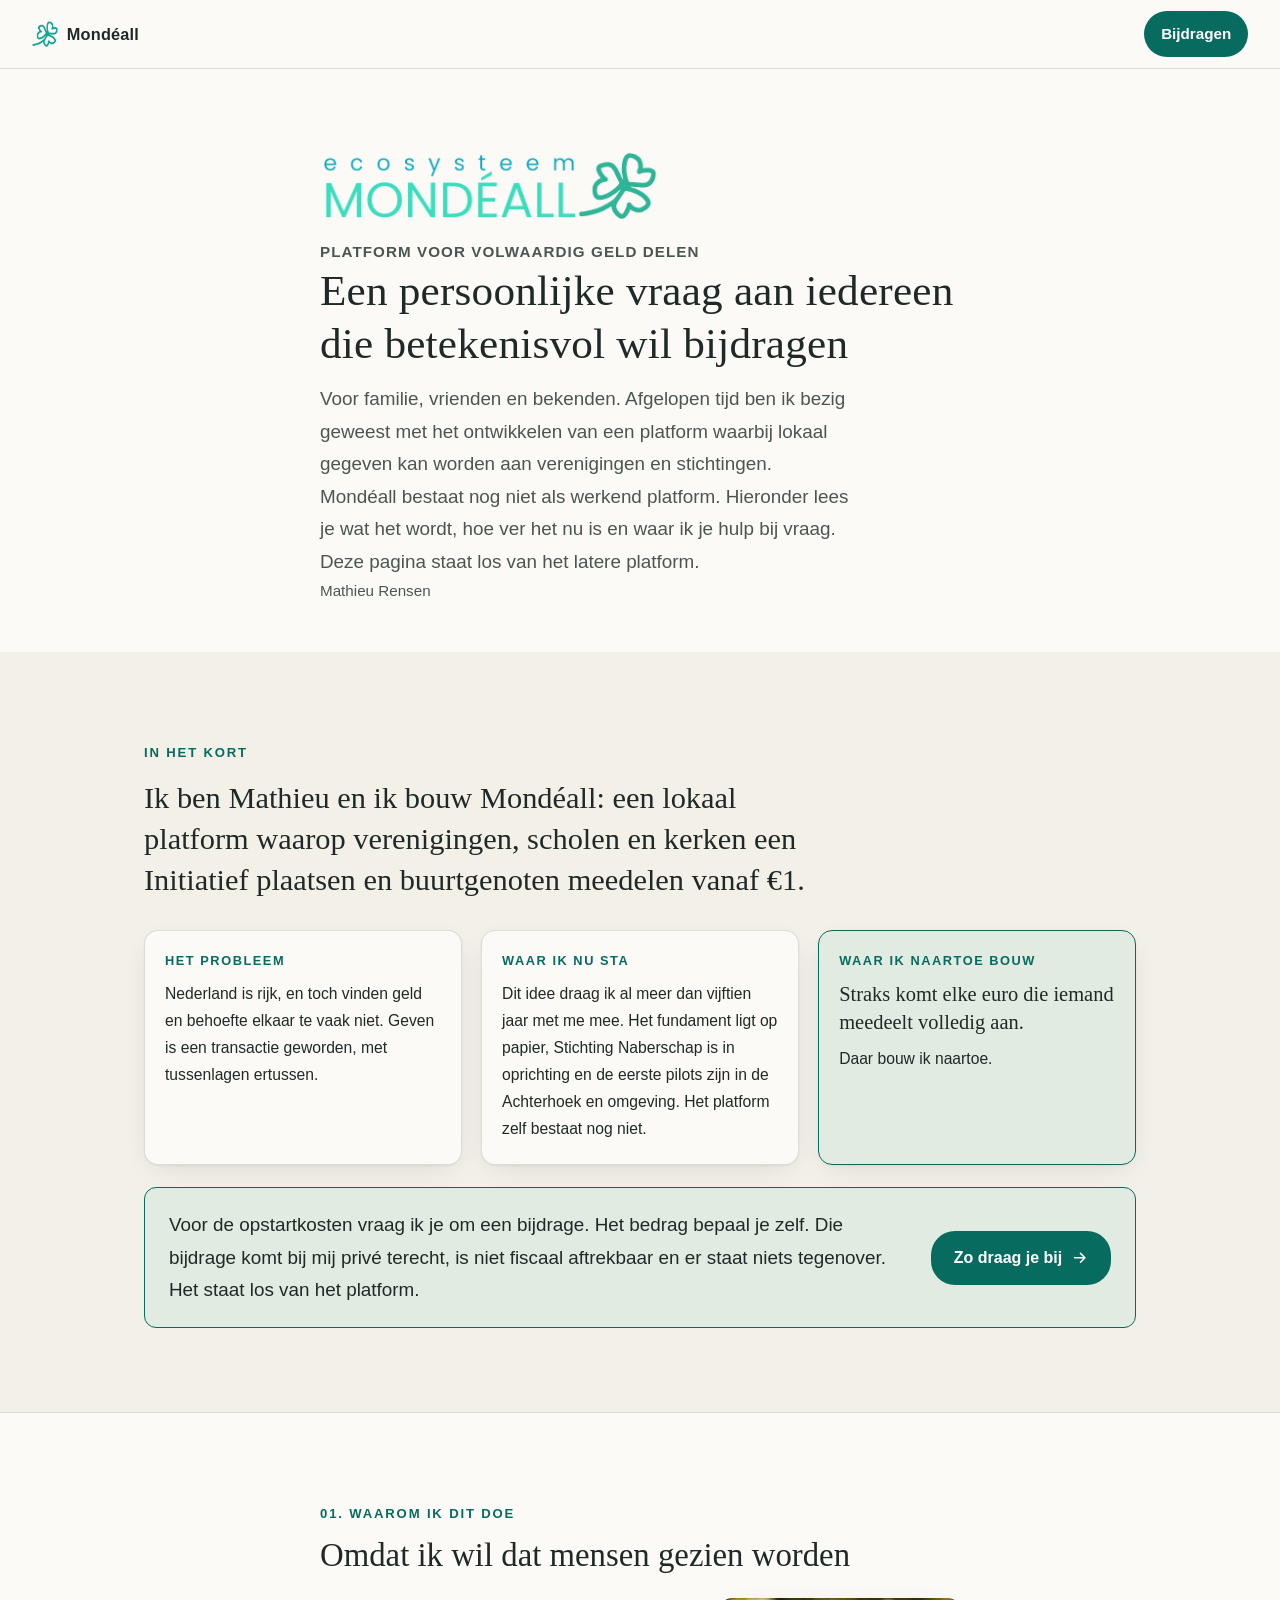
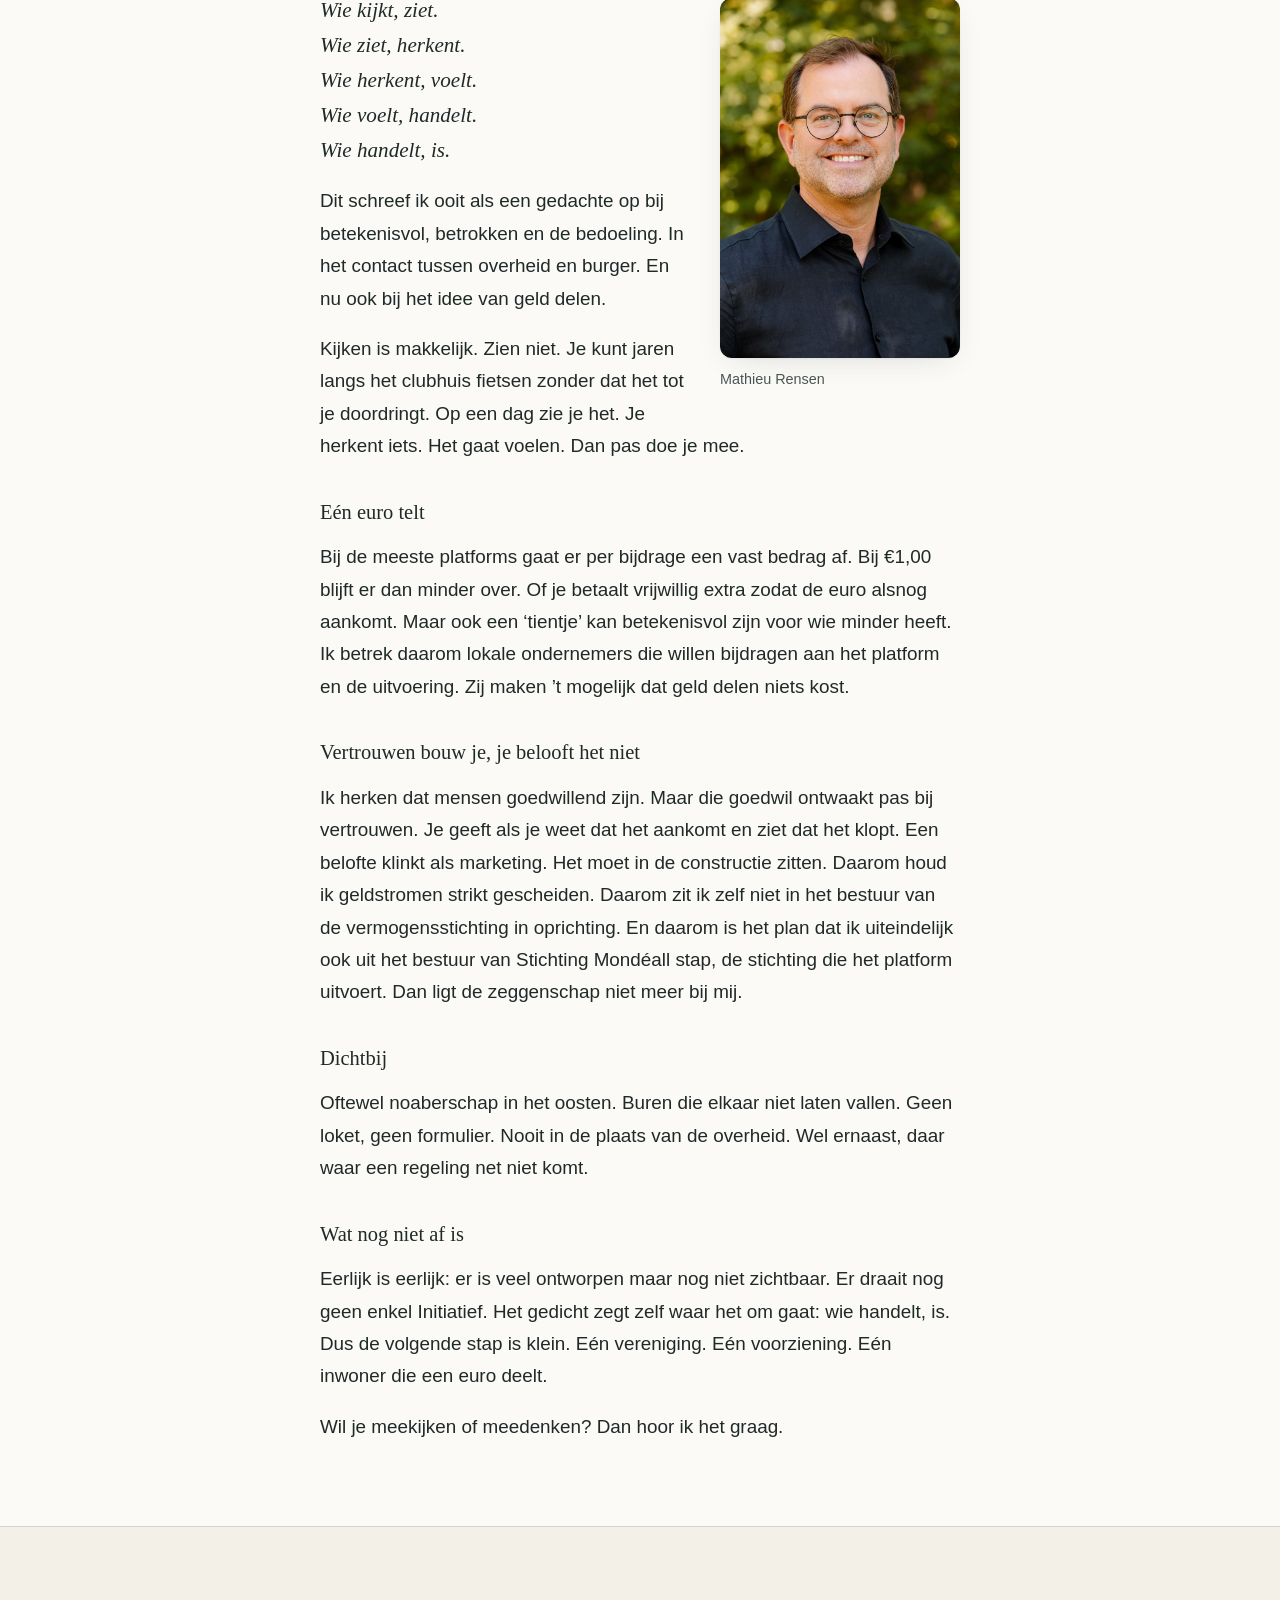
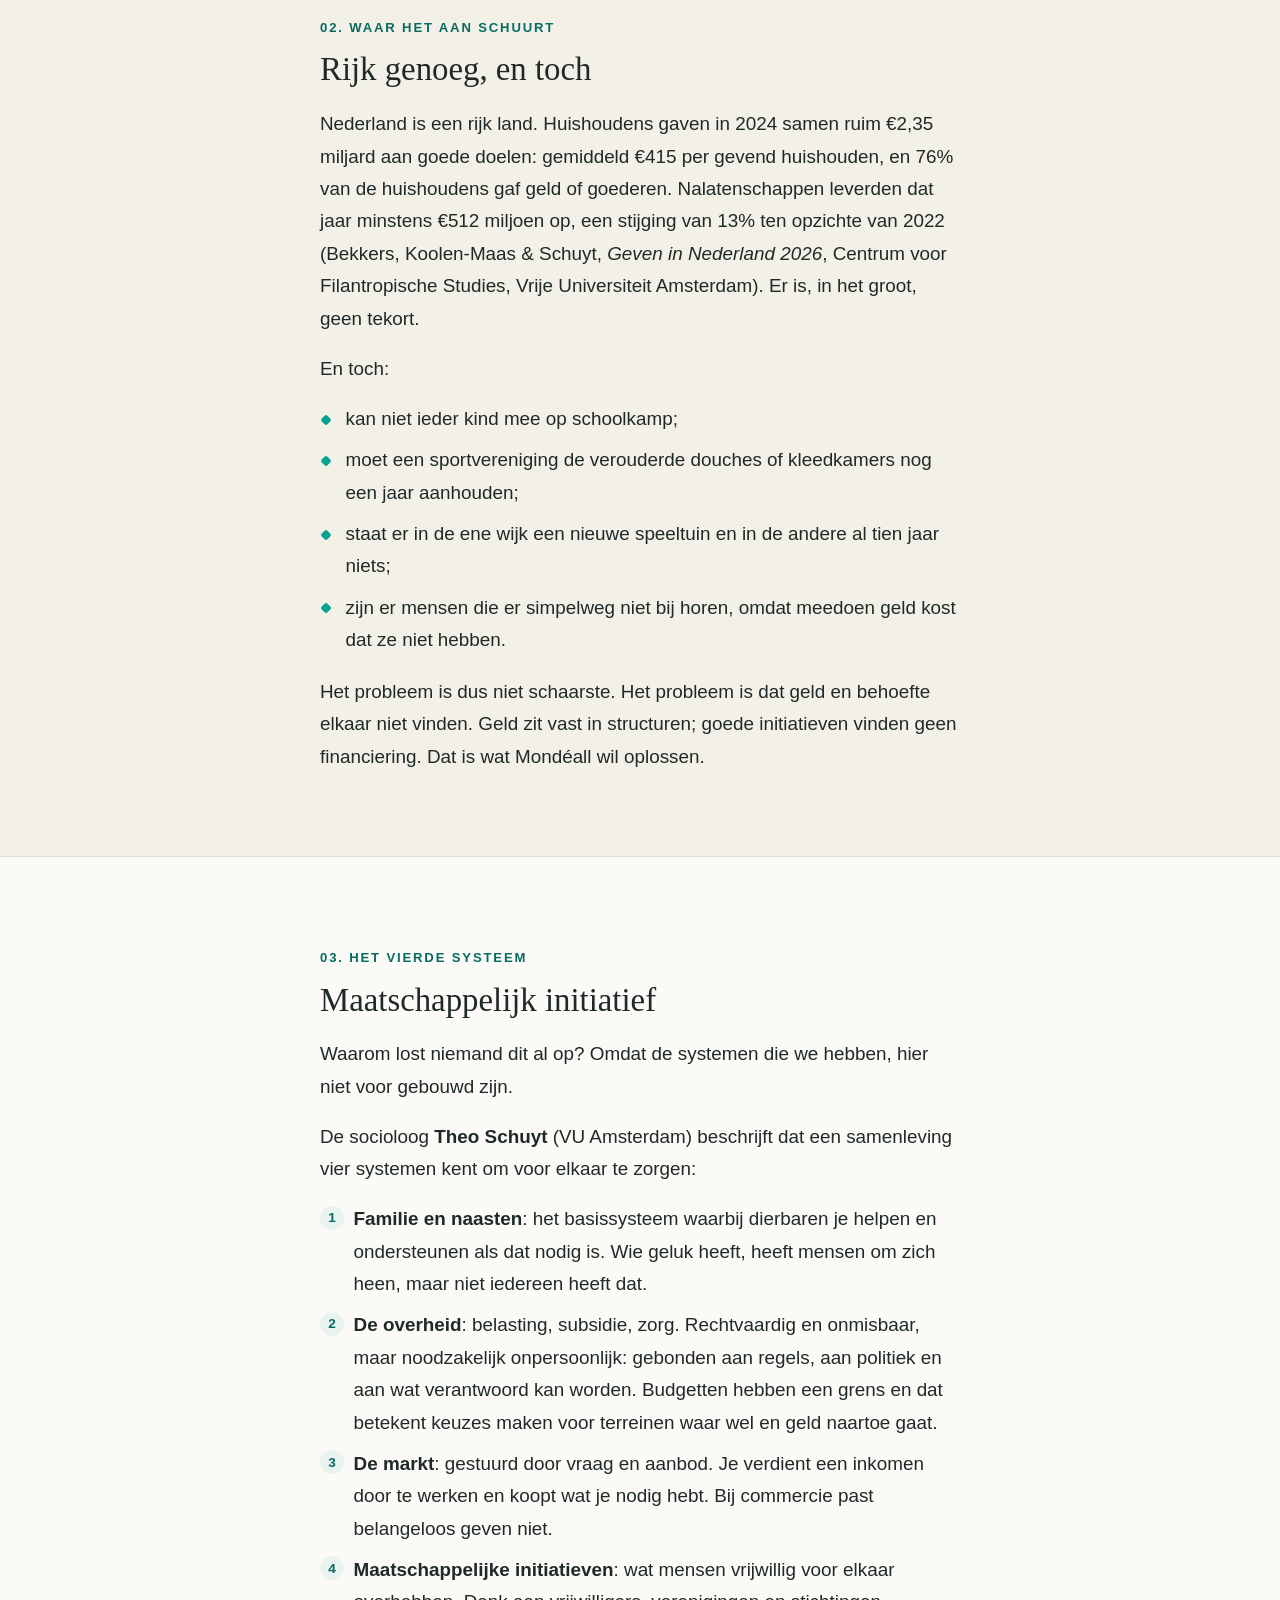
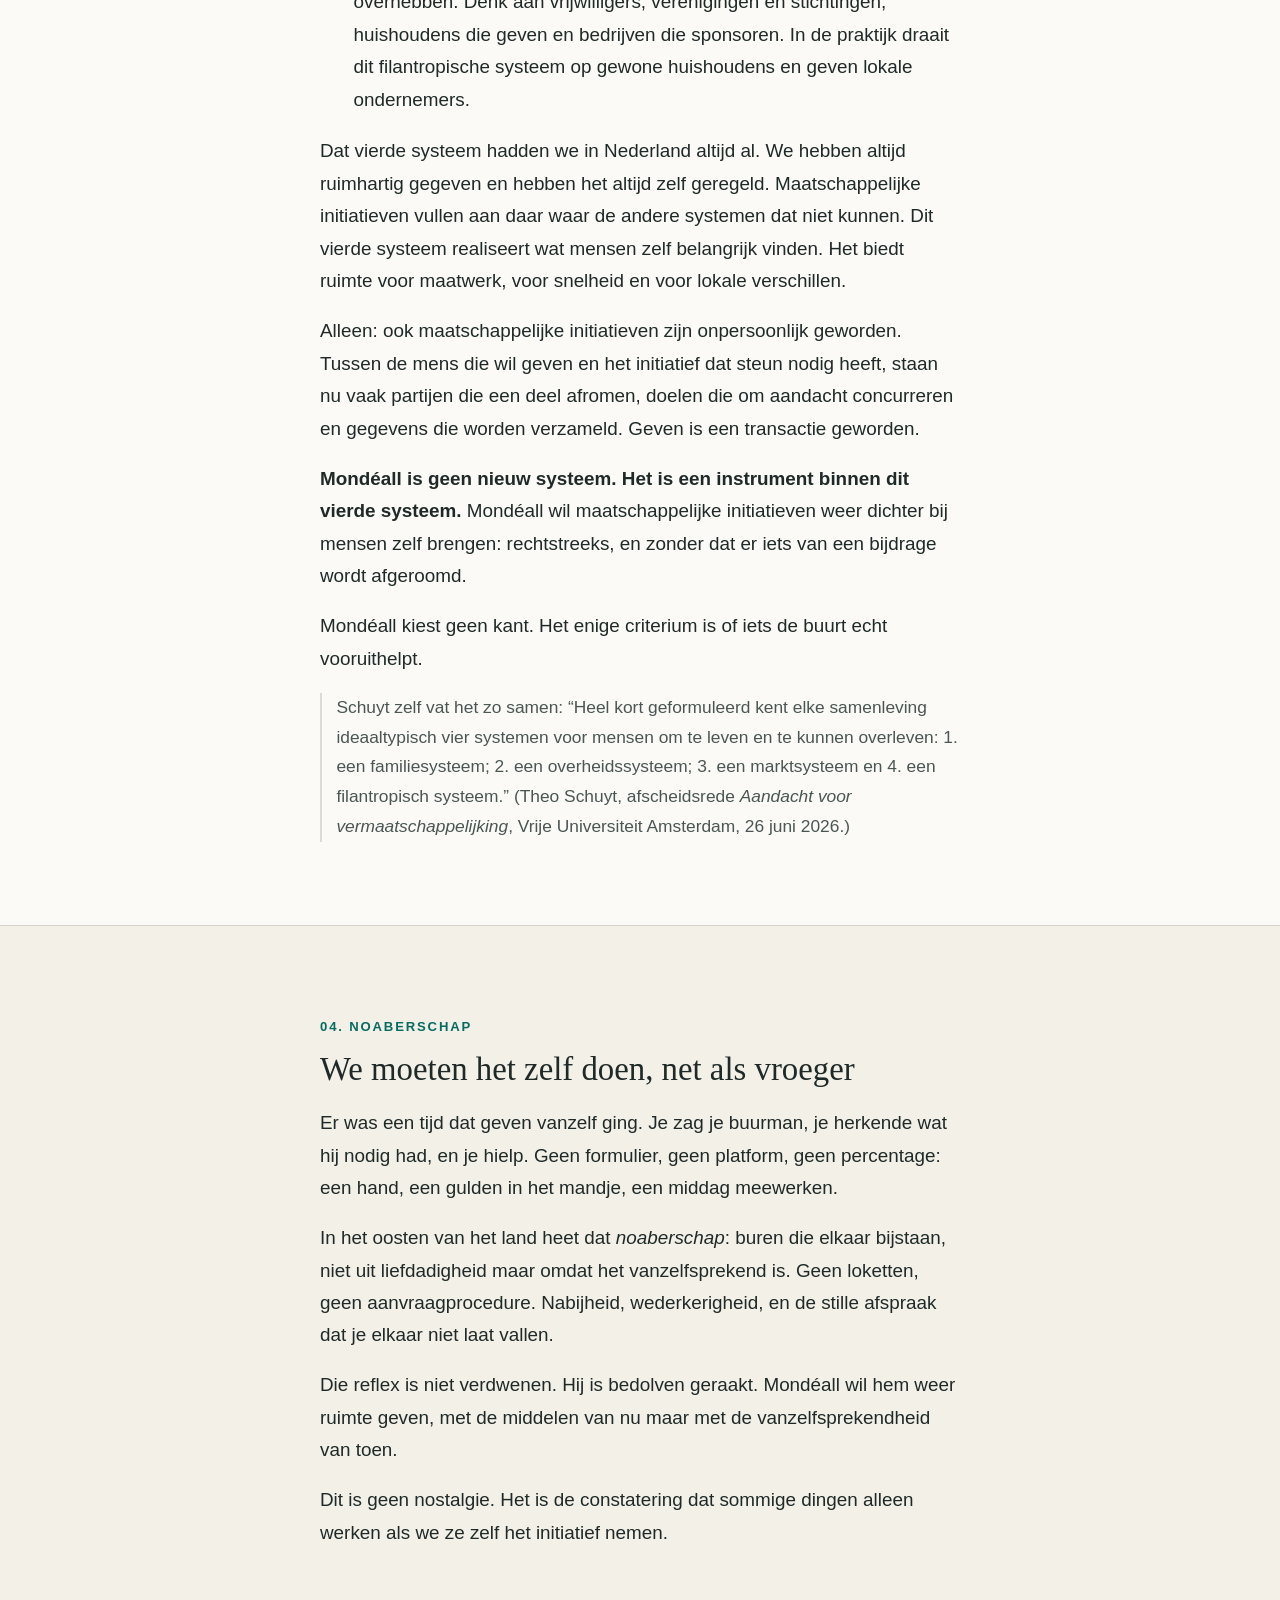
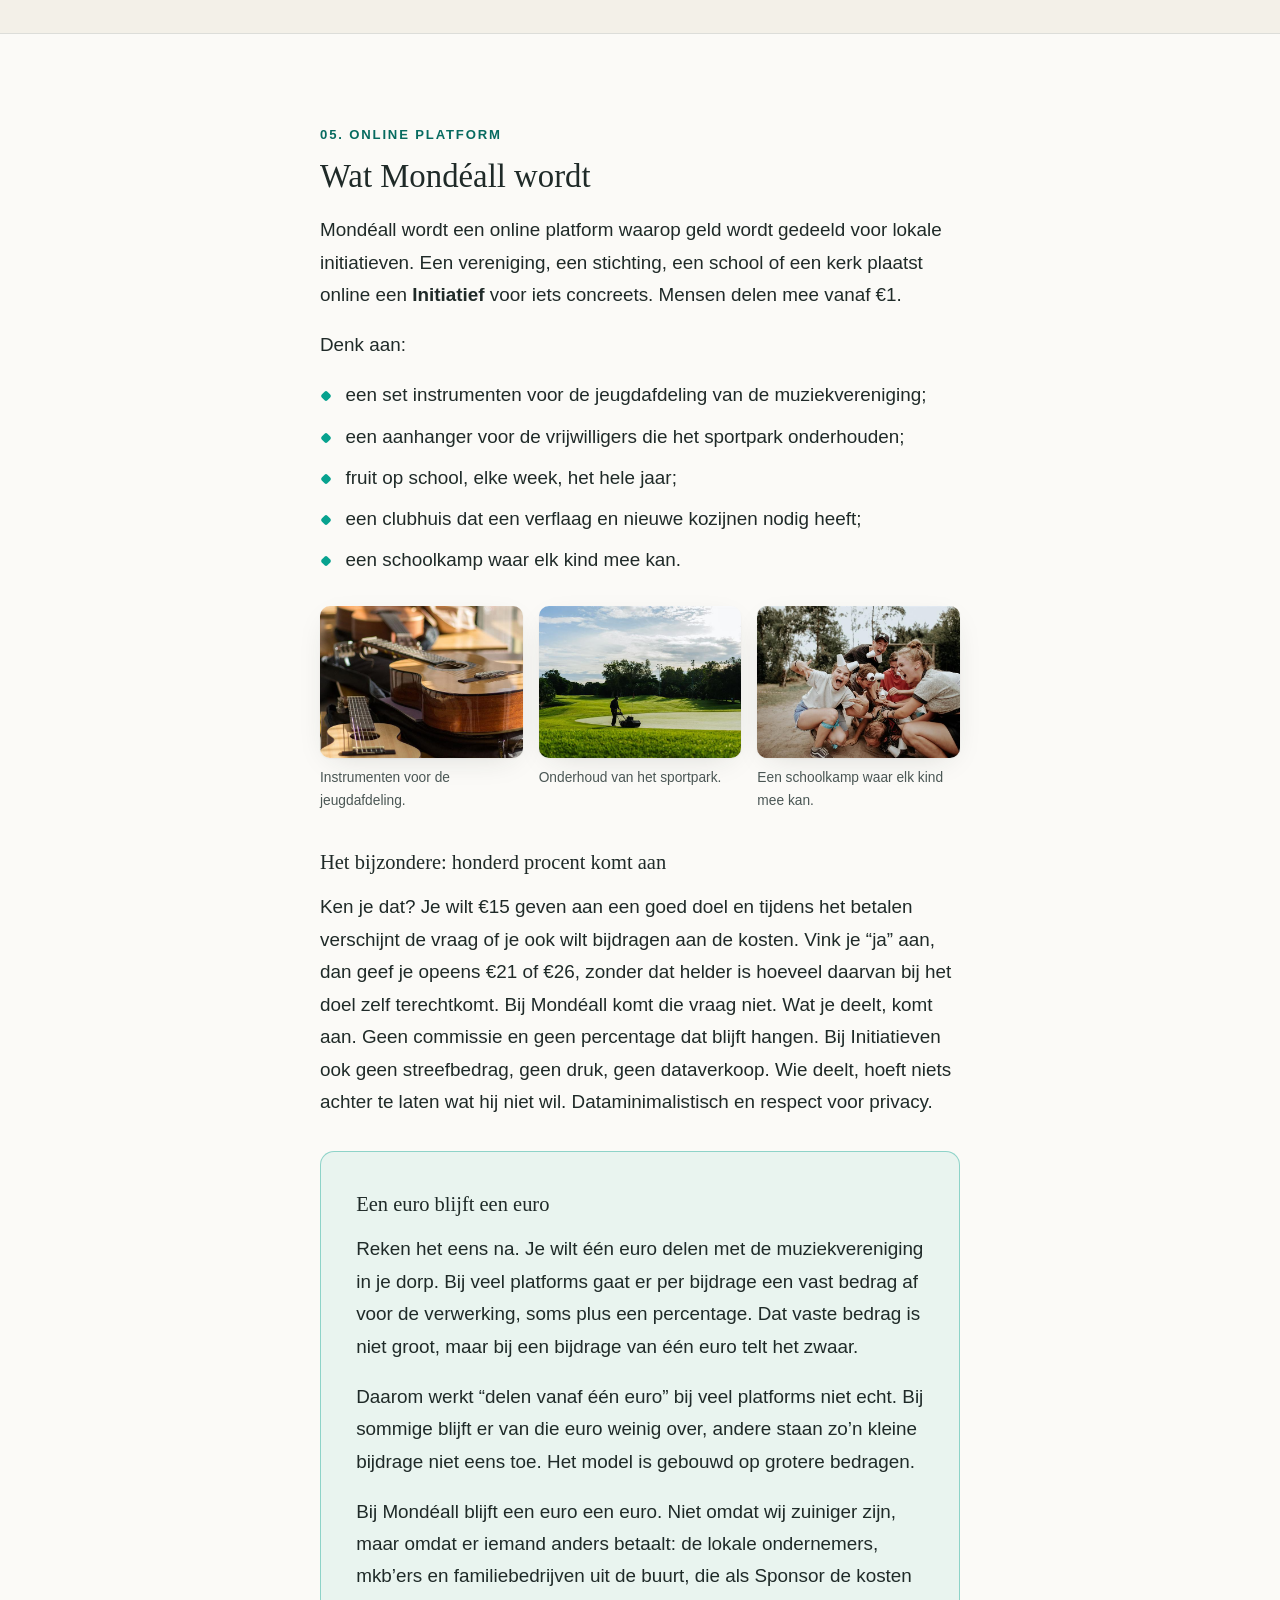
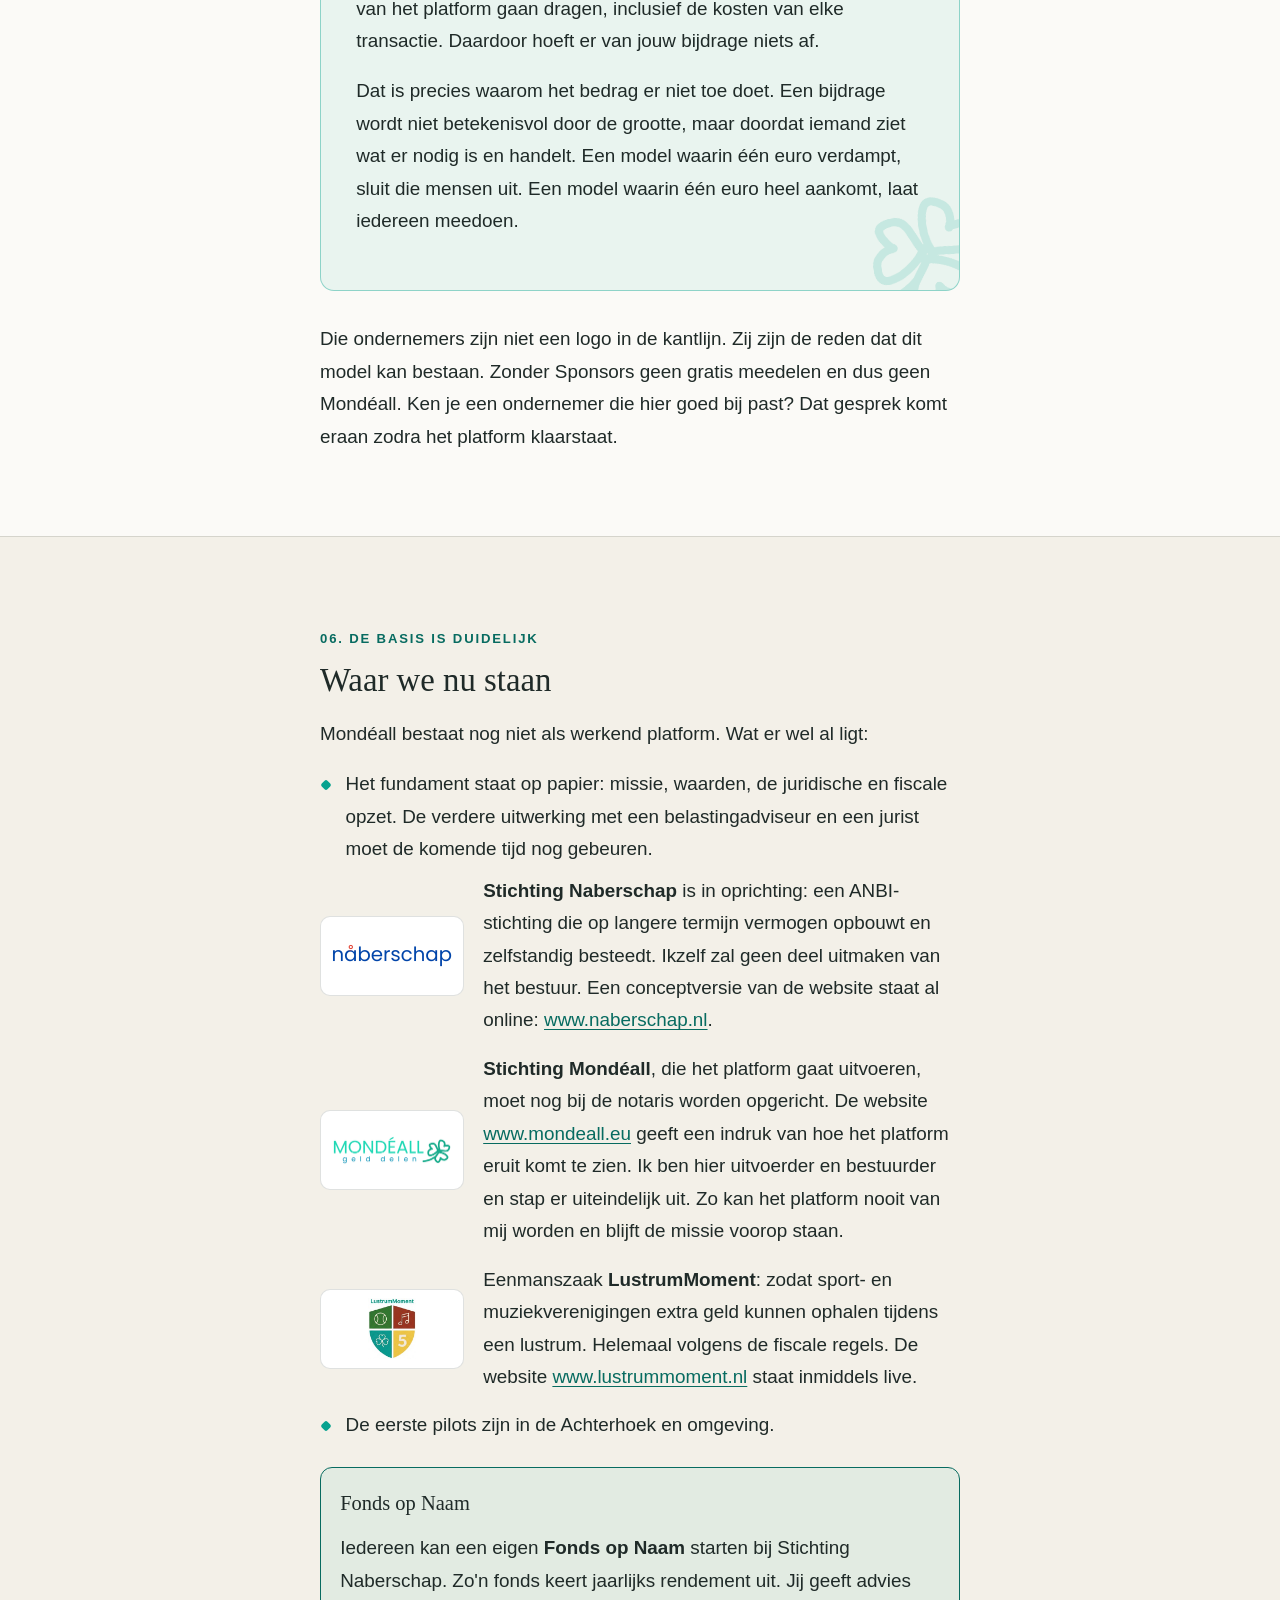
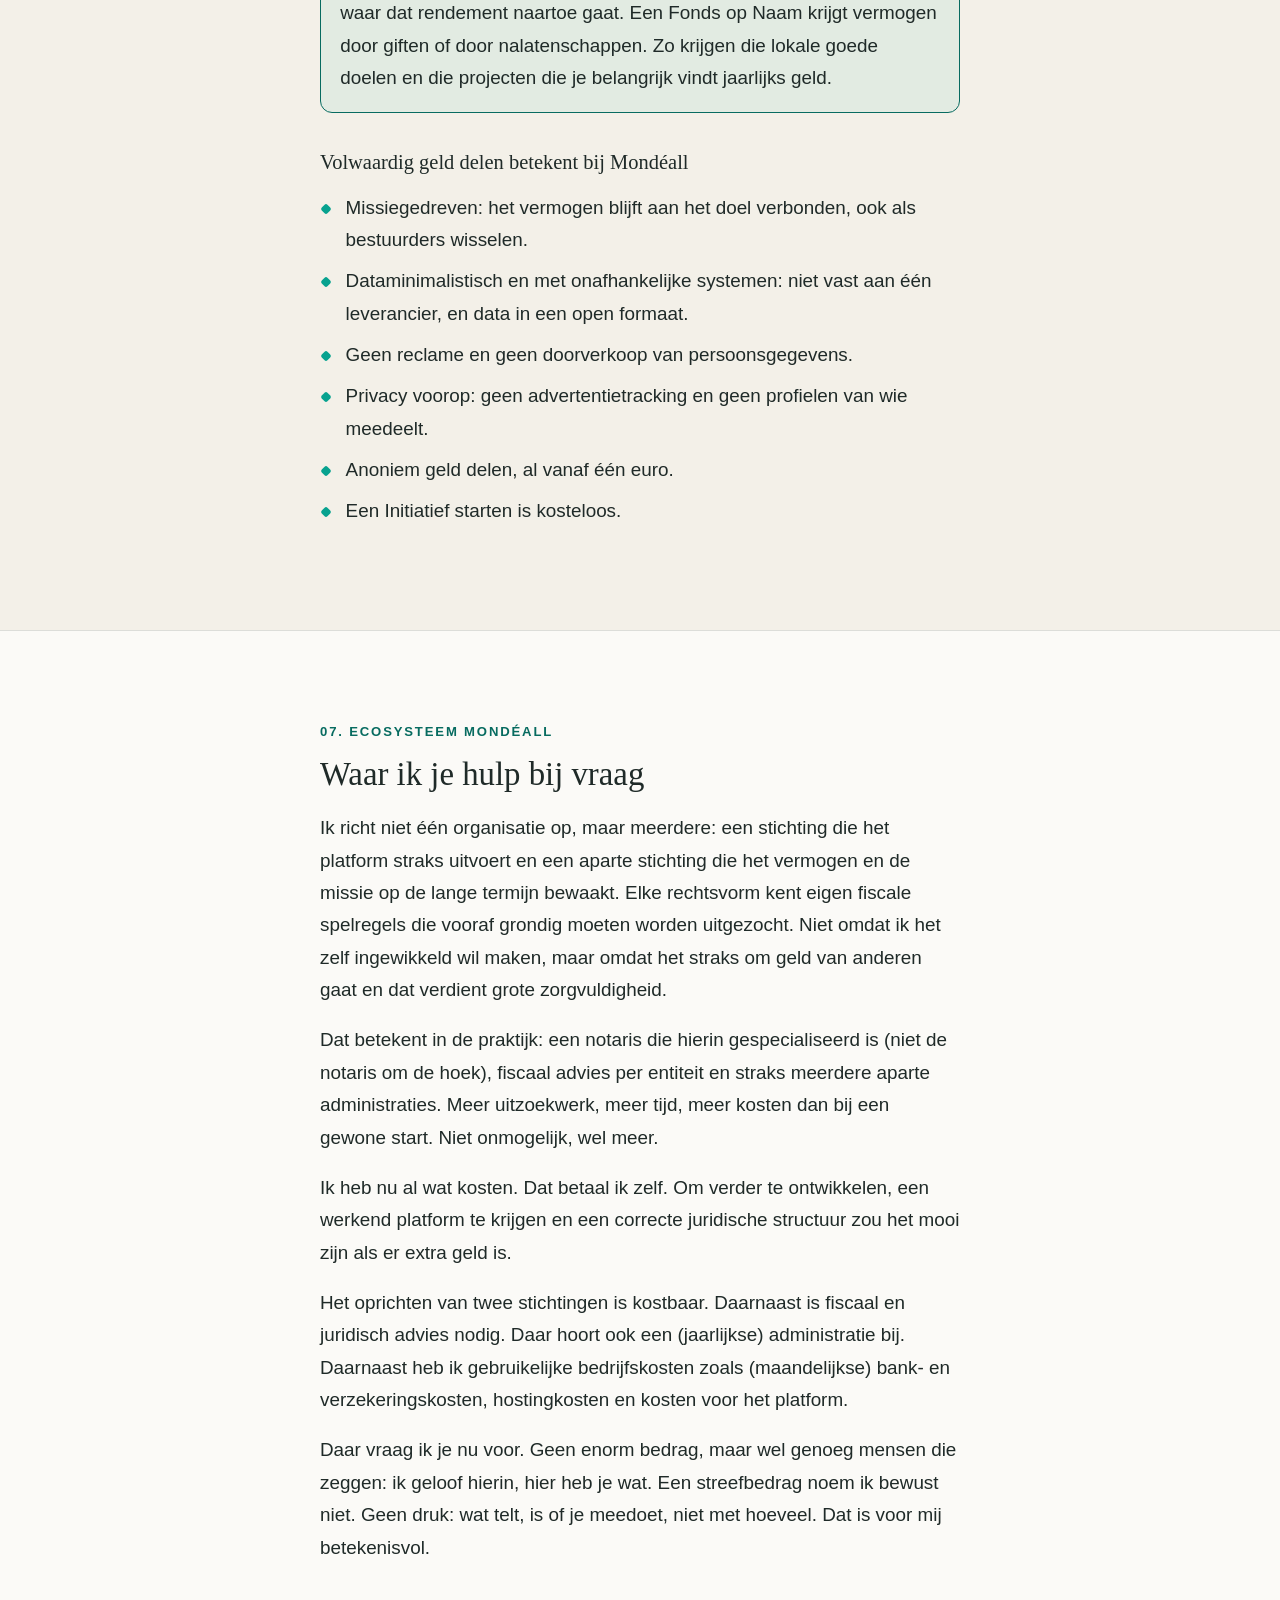
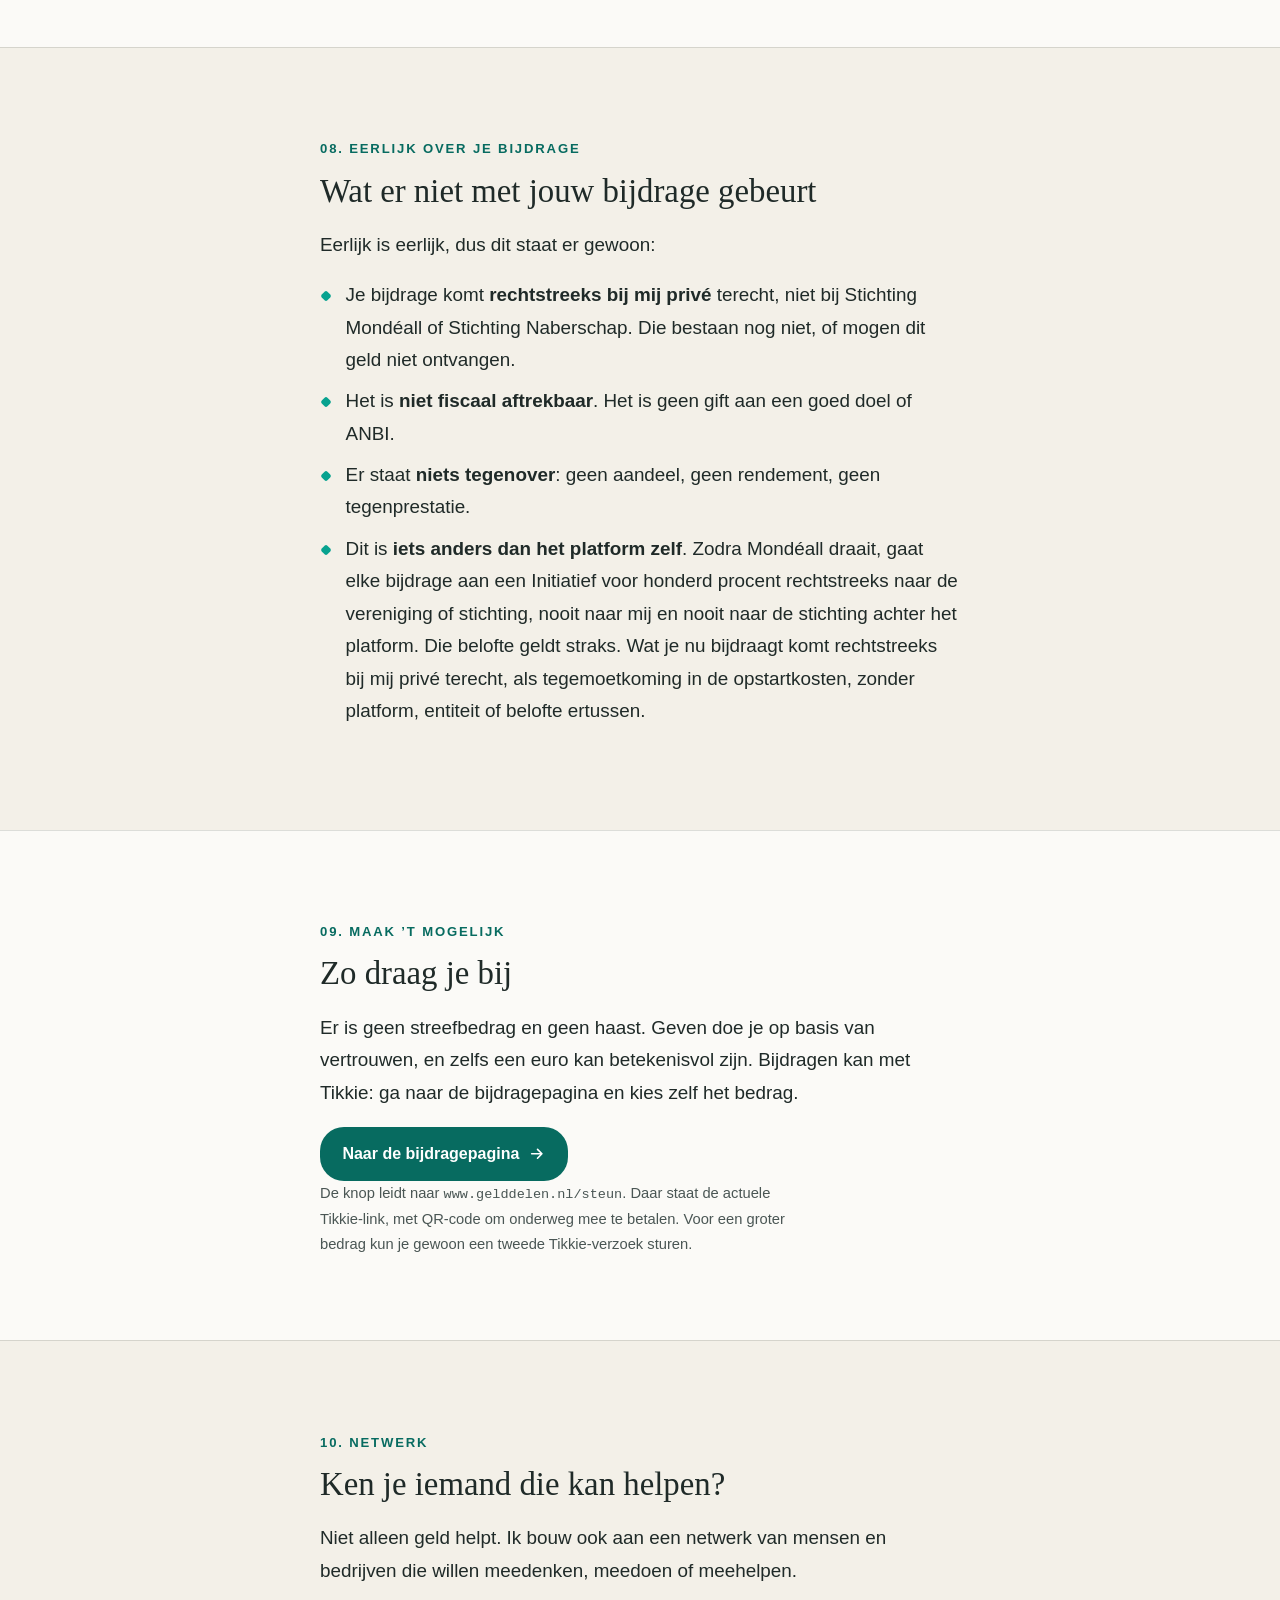
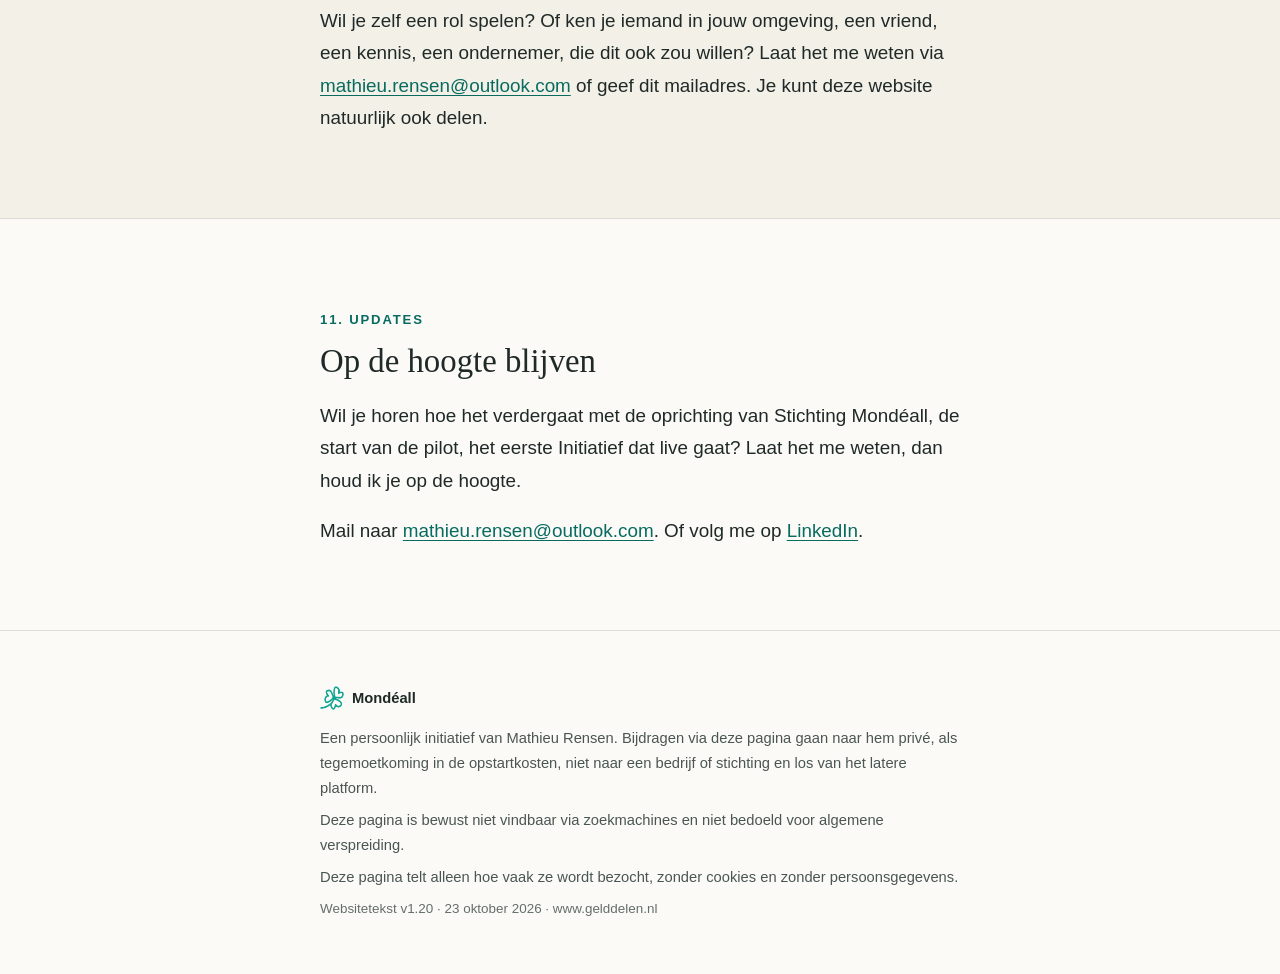
==== commit 1eda6728: "Websitetekst v1.20: nieuwe Tikkie-link en QR-code Co-Authored-By: Claude Sonnet 5.5 <noreply@anthrop" ====
--- a/index.html
+++ b/index.html
@@ -4,7 +4,11 @@
   <meta charset="utf-8">
   <!--
     www.gelddelen.nl · informele privé-ophaalactie van Mathieu Rensen.
-    Websitetekst v1.19 · 23 oktober 2026.
+    Websitetekst v1.20 · 23 oktober 2026.
+    Changelog t.o.v. v1.19:
+      - Nieuwe Tikkie-link en QR-code (de vorige gaf bij Tikkie "dit
+        betaalverzoek lijkt niet meer te bestaan"); QR gecontroleerd met jsQR.
+    Changelog t.o.v. v1.18 (v1.19):
     Changelog t.o.v. v1.18:
       - Nieuwe Tikkie-link en bijbehorende QR-code op /steun (de QR decodeert
         exact naar de nieuwe link, gecontroleerd met jsQR).
@@ -683,7 +687,7 @@
        algemene verspreiding.</p>
     <p>Deze pagina telt alleen hoe vaak ze wordt bezocht, zonder cookies en
        zonder persoonsgegevens.</p>
-    <p class="foot__meta">Websitetekst v1.19 · 23 oktober 2026 · www.gelddelen.nl</p>
+    <p class="foot__meta">Websitetekst v1.20 · 23 oktober 2026 · www.gelddelen.nl</p>
   </div>
 </footer>
 
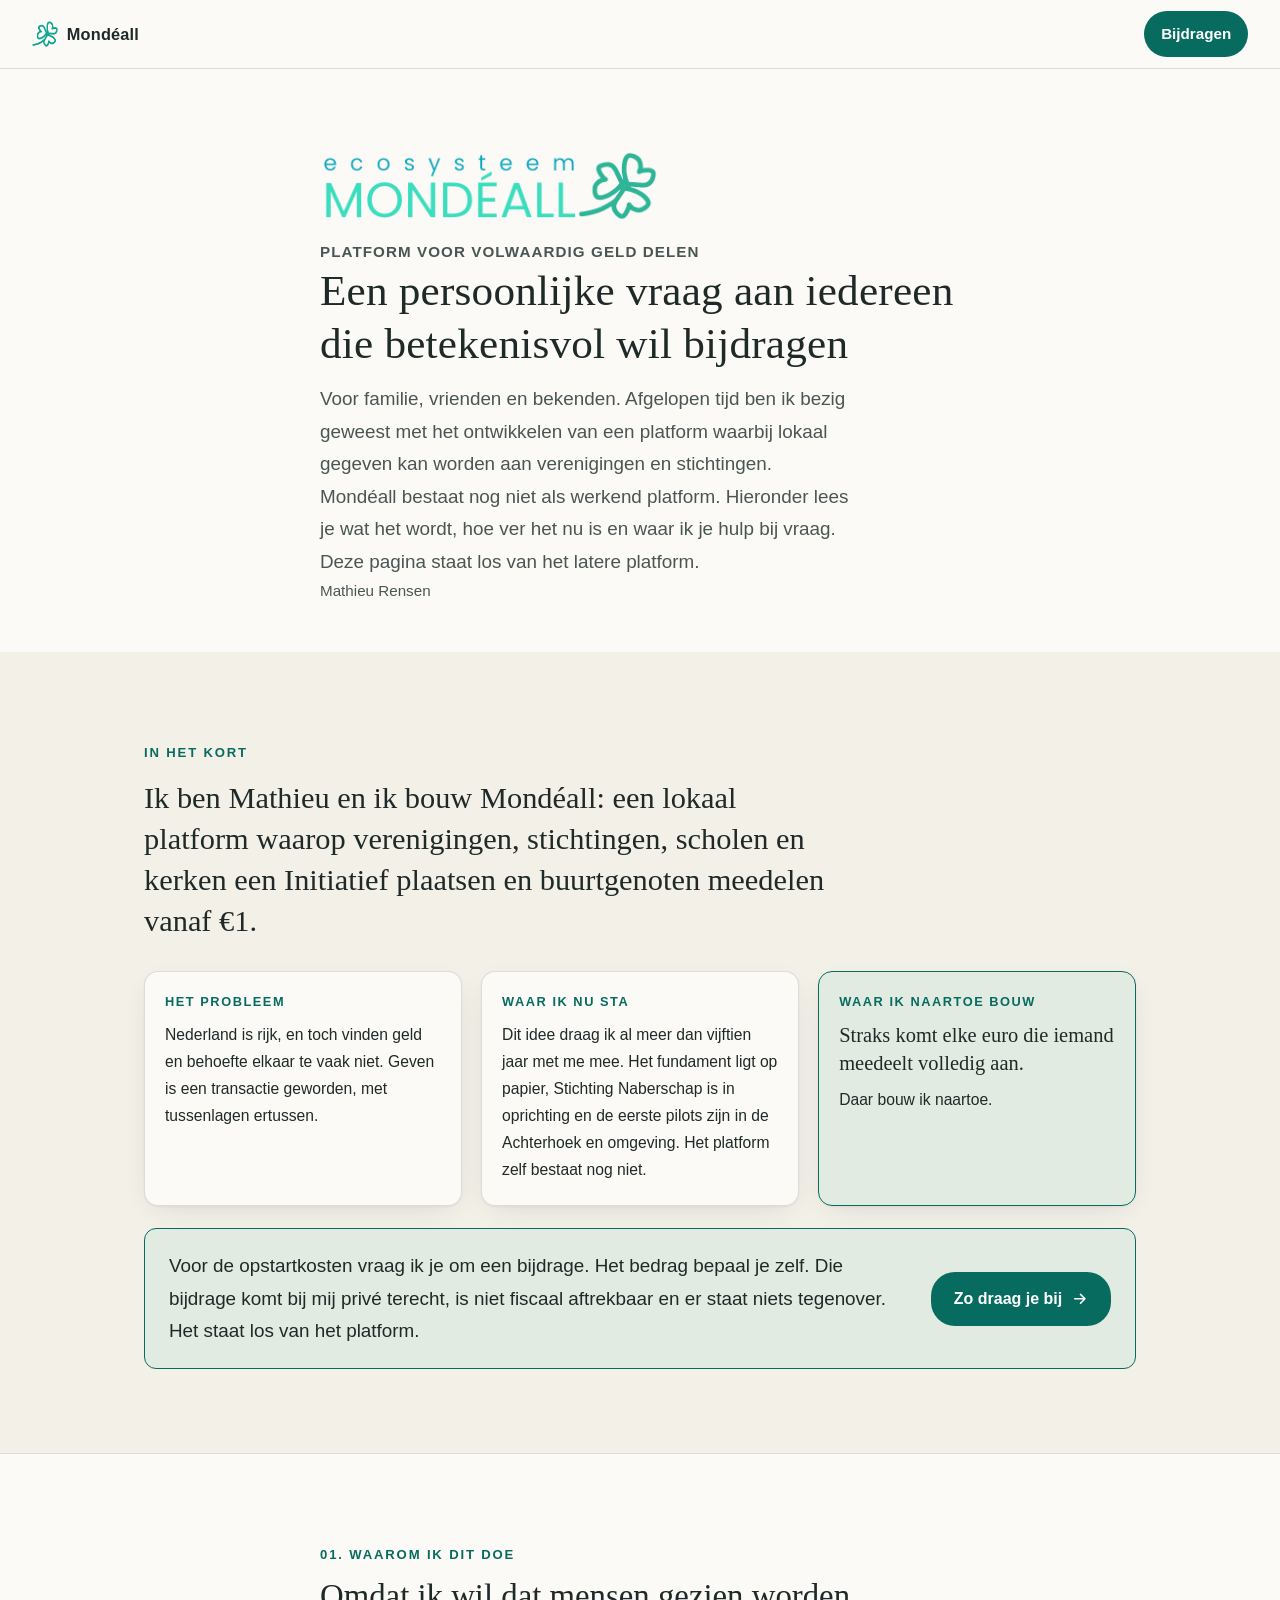
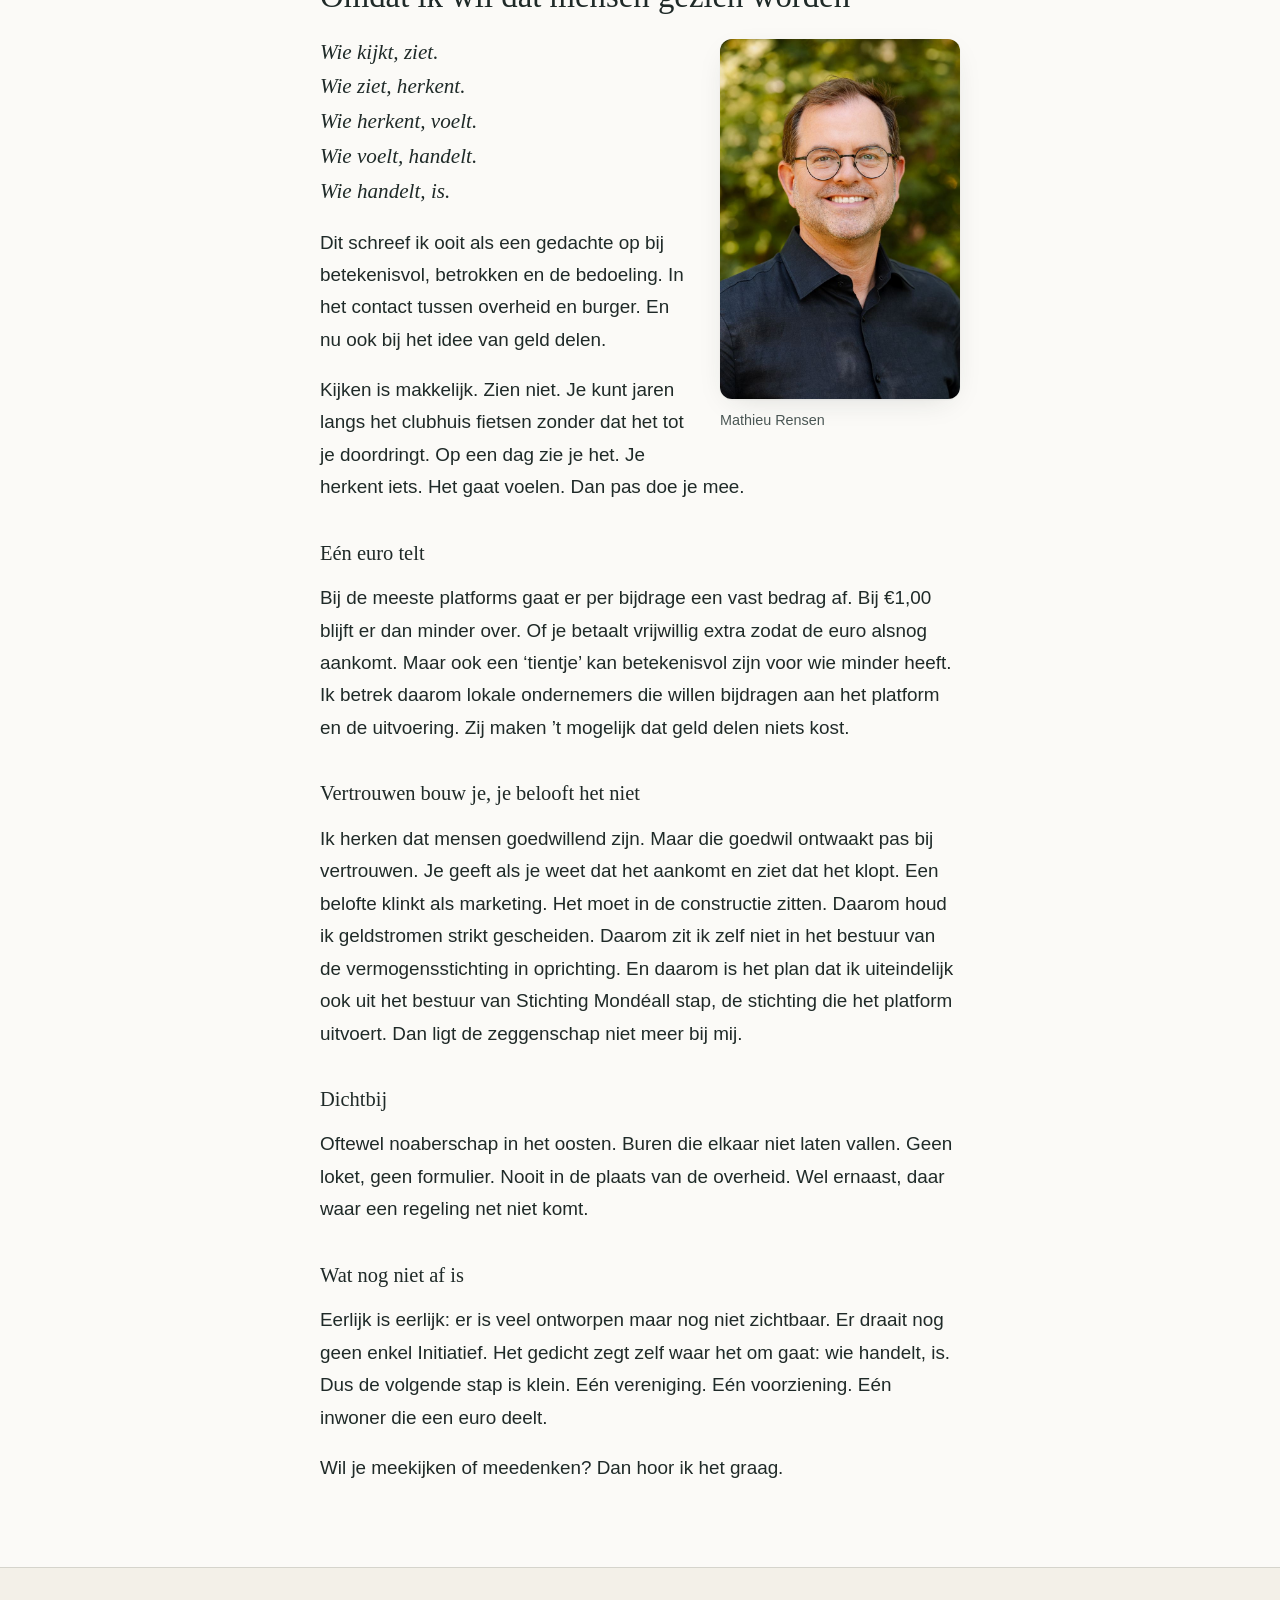
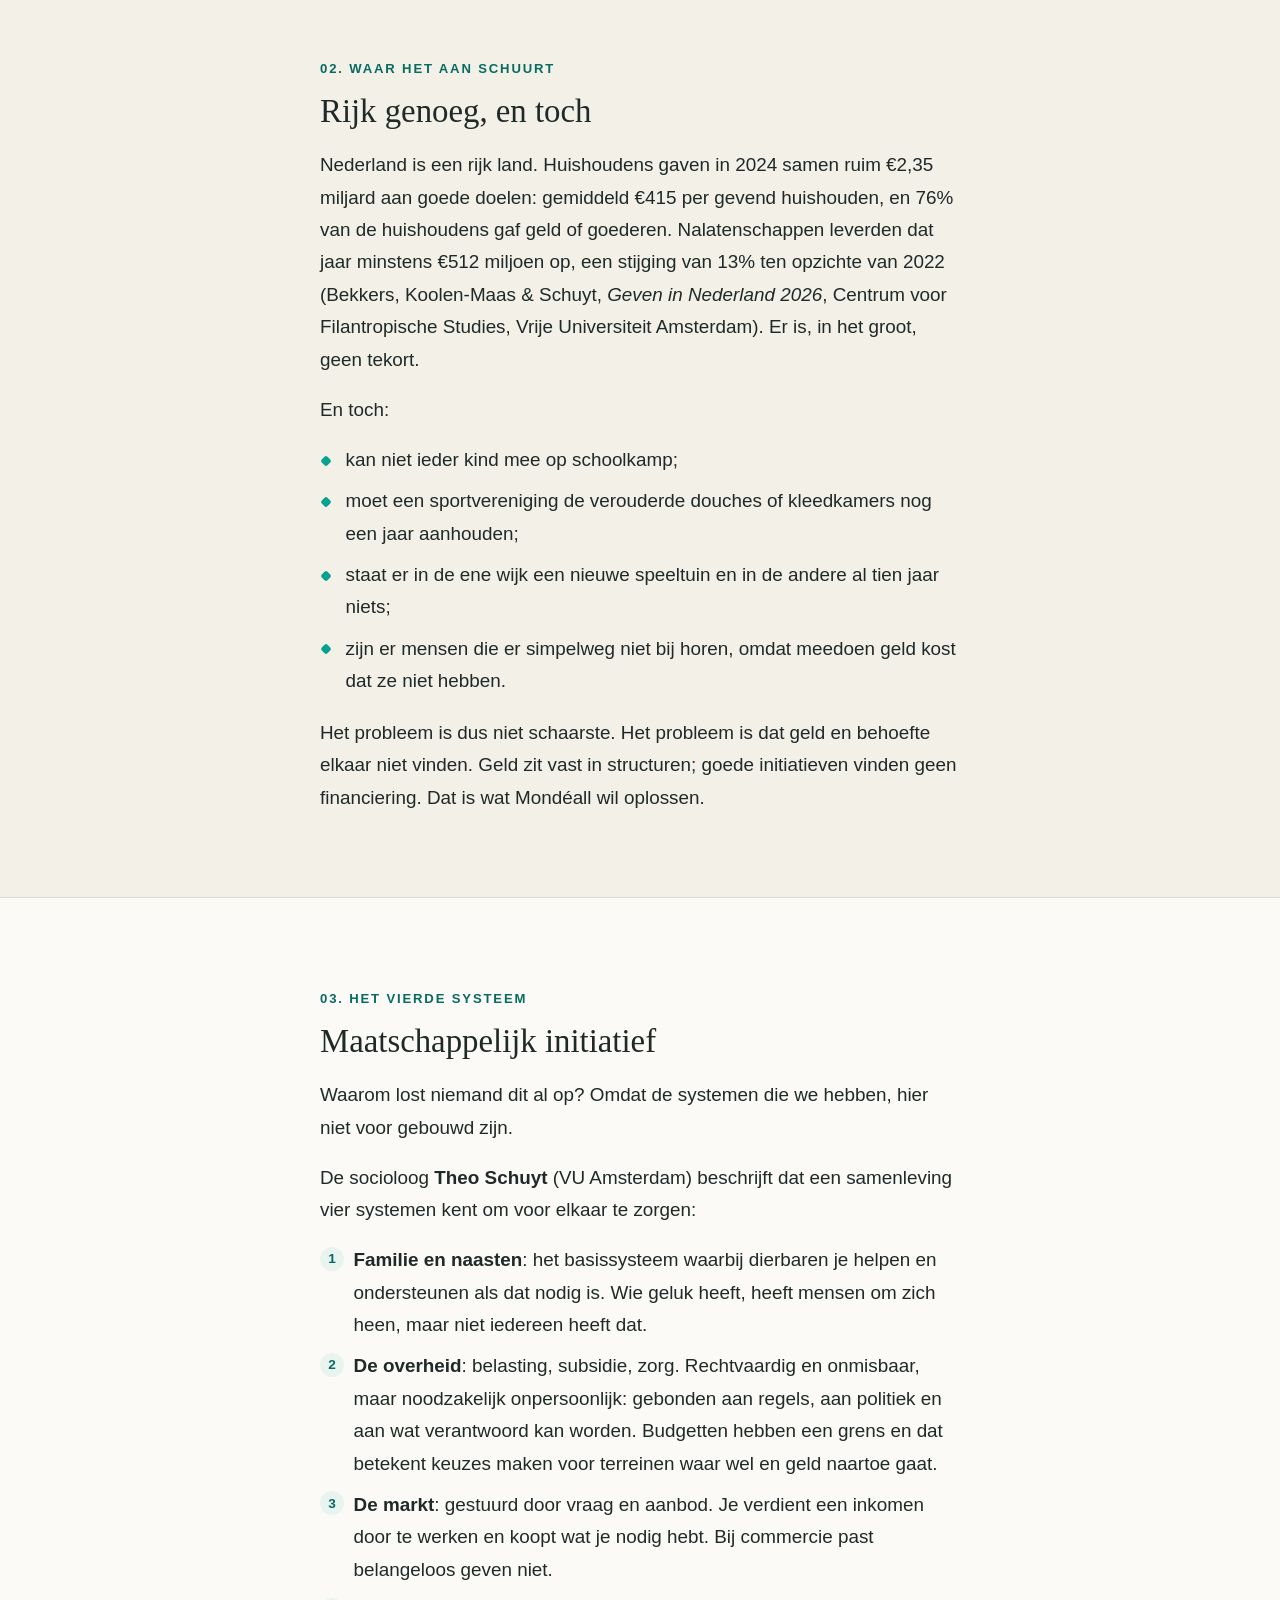
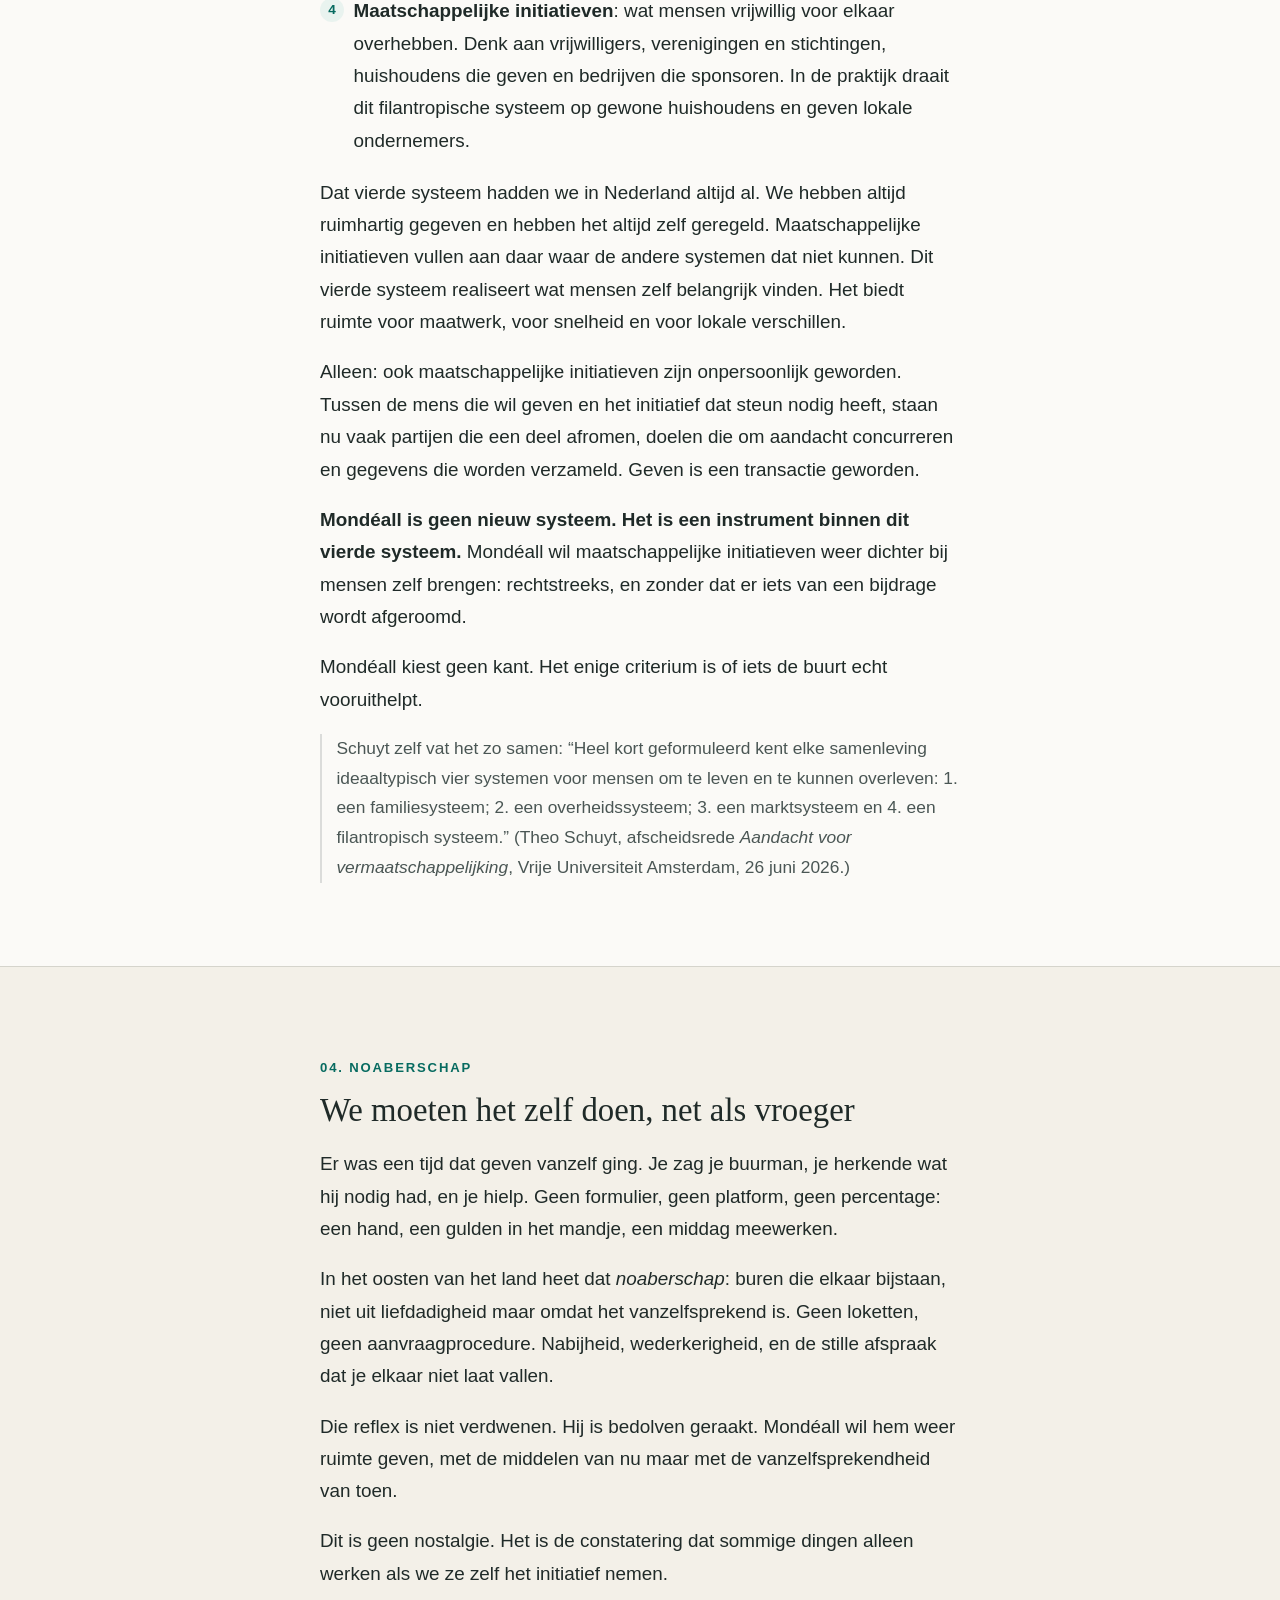
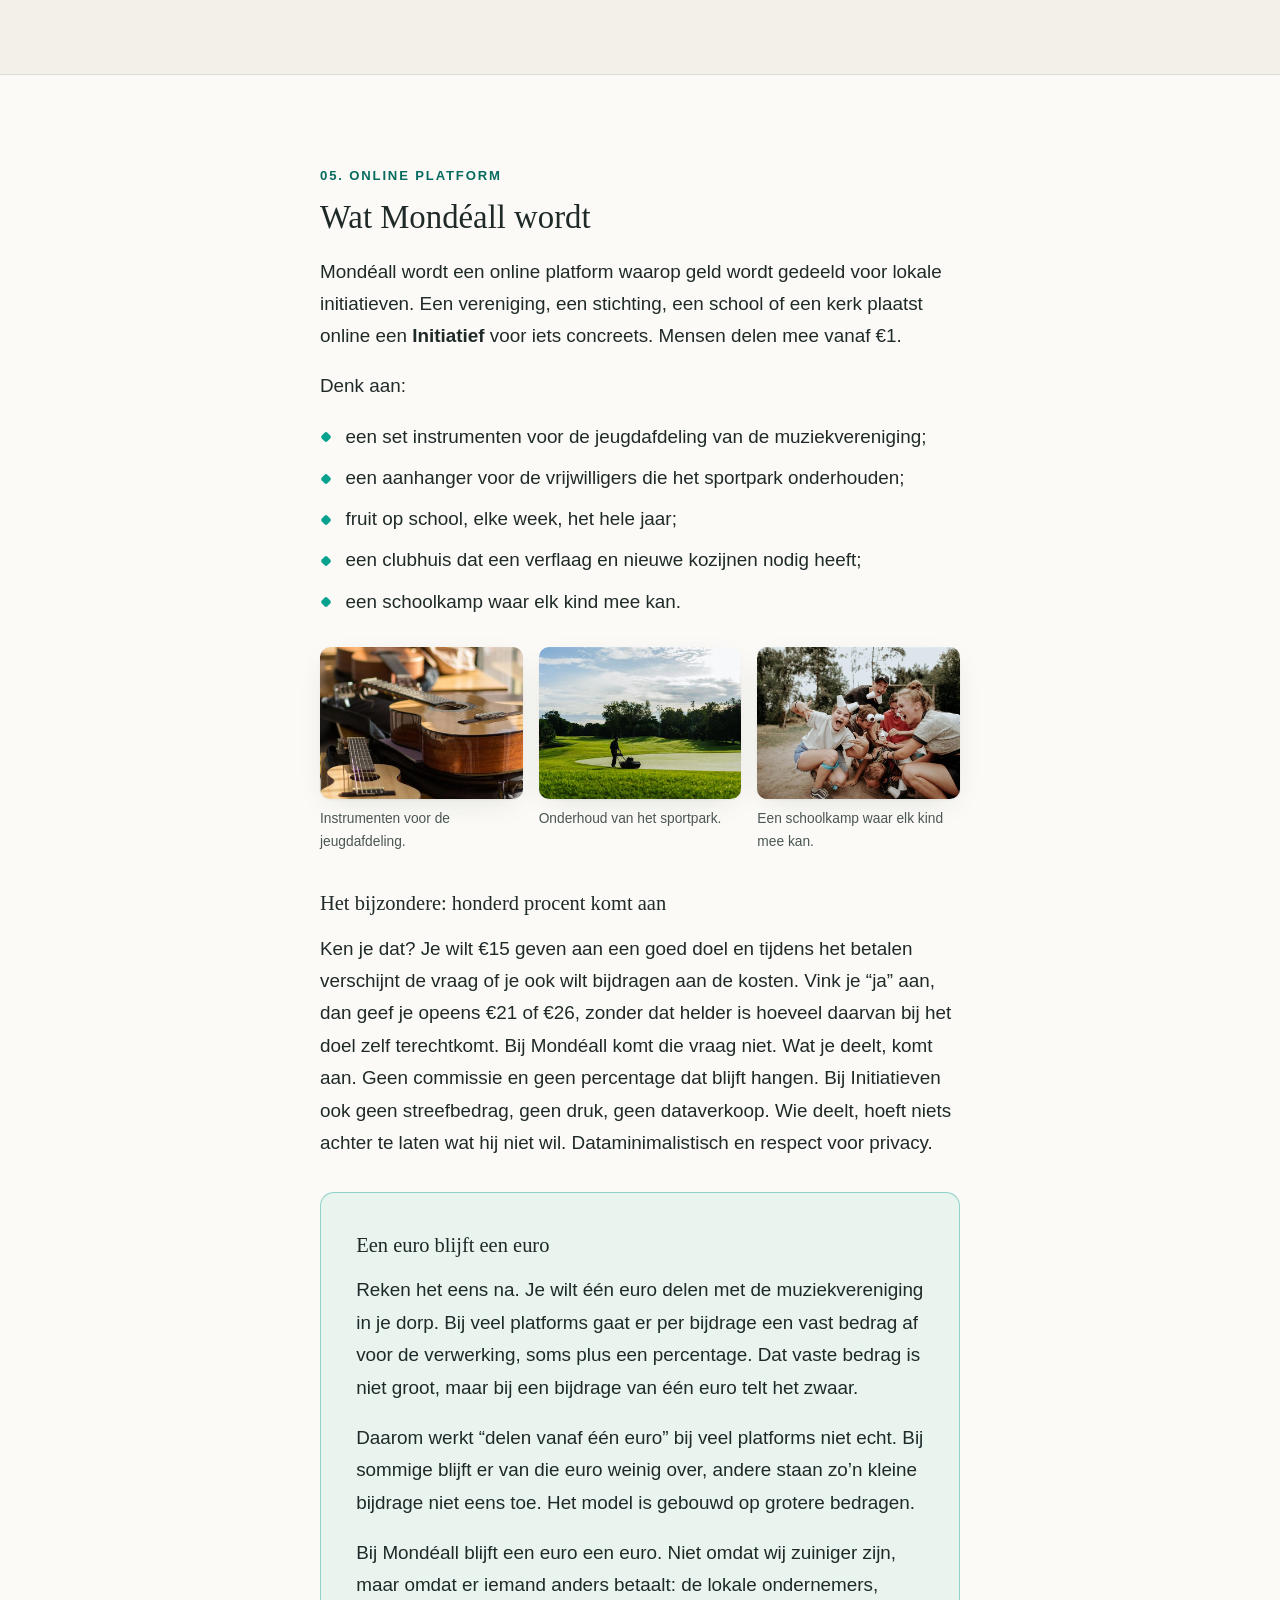
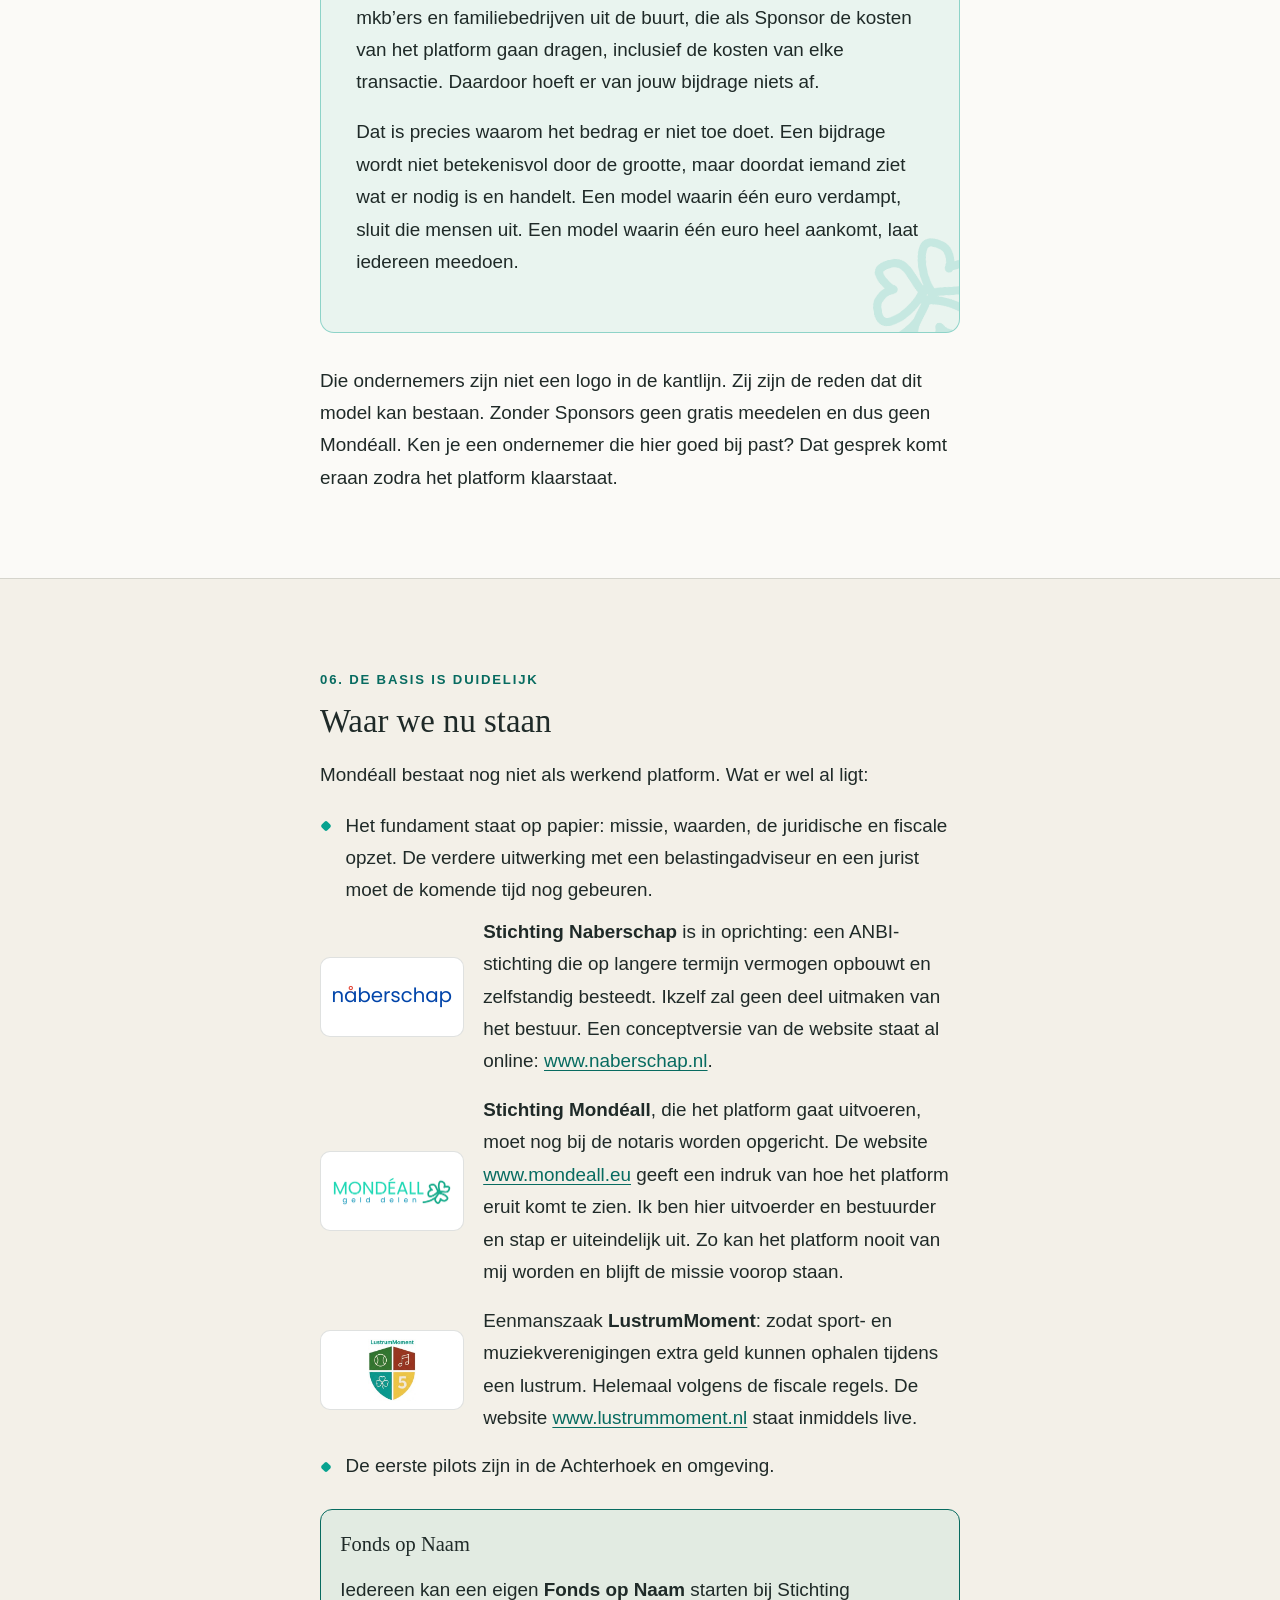
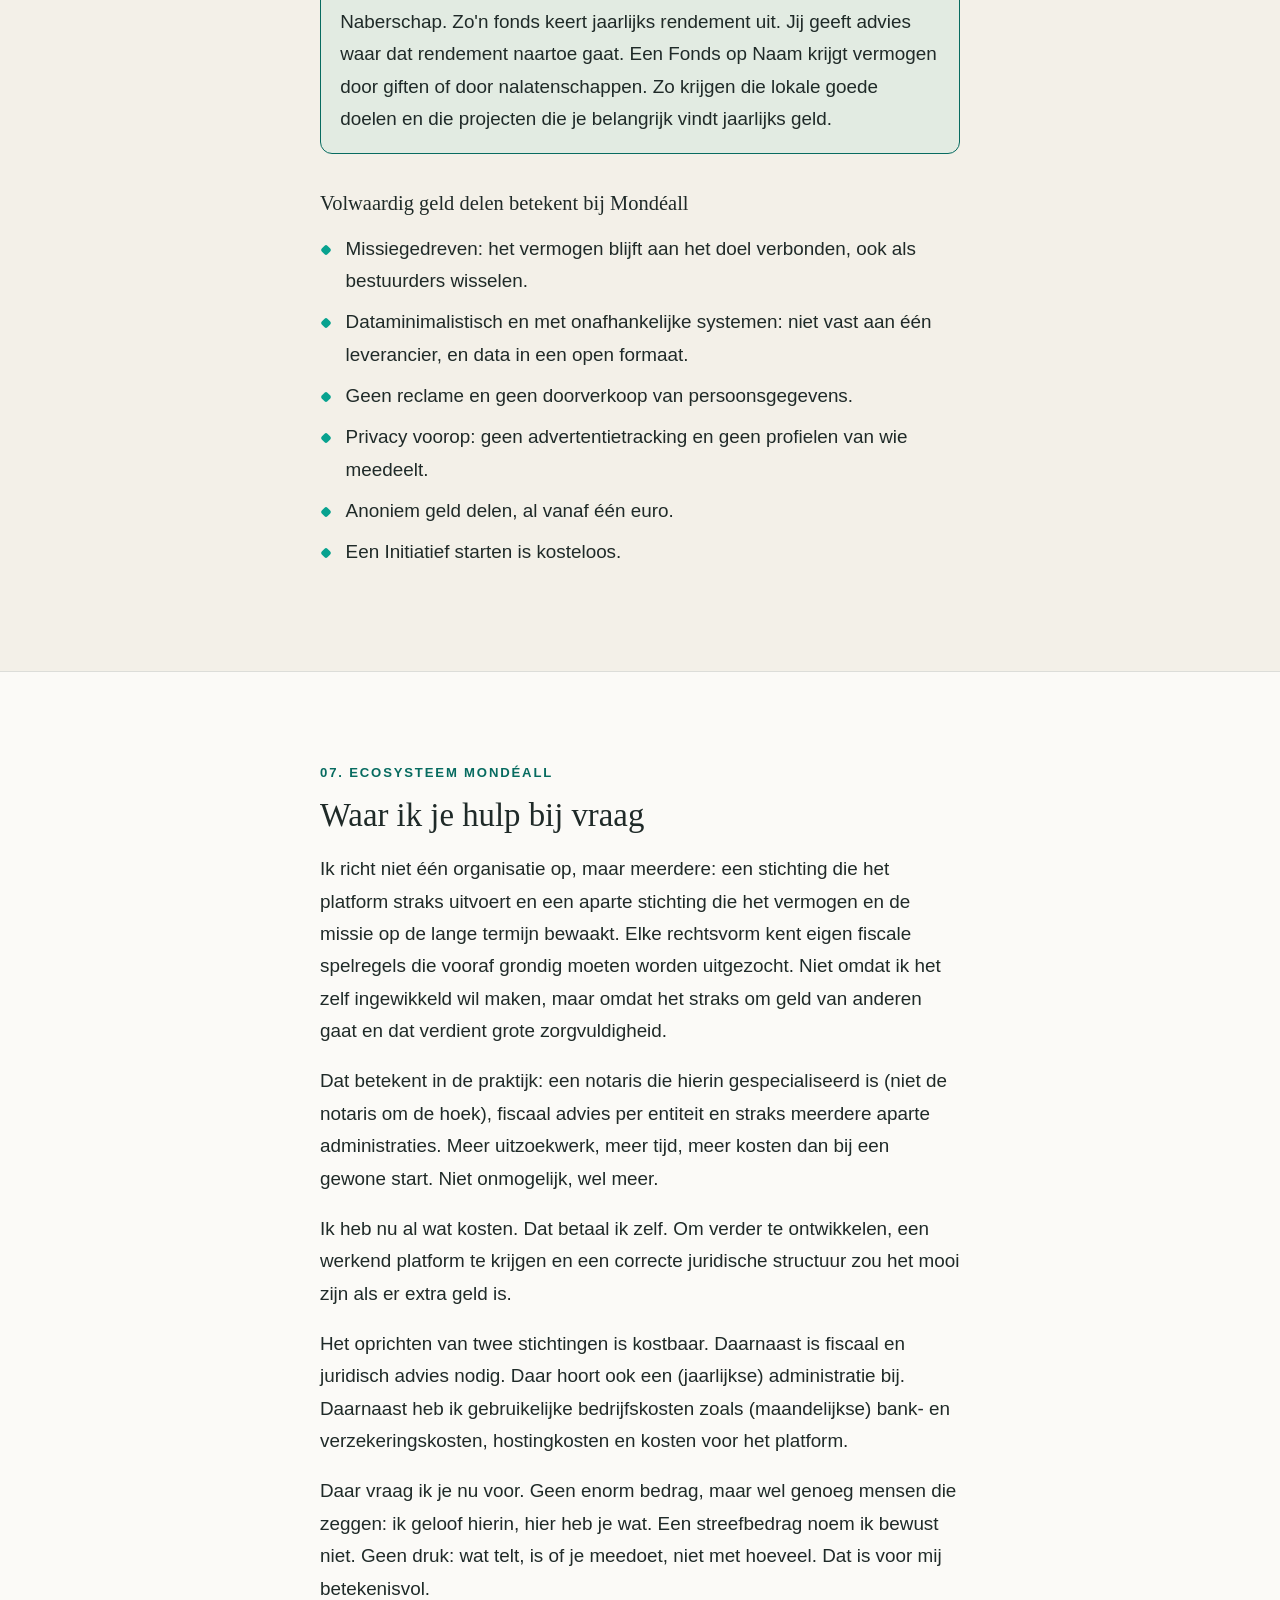
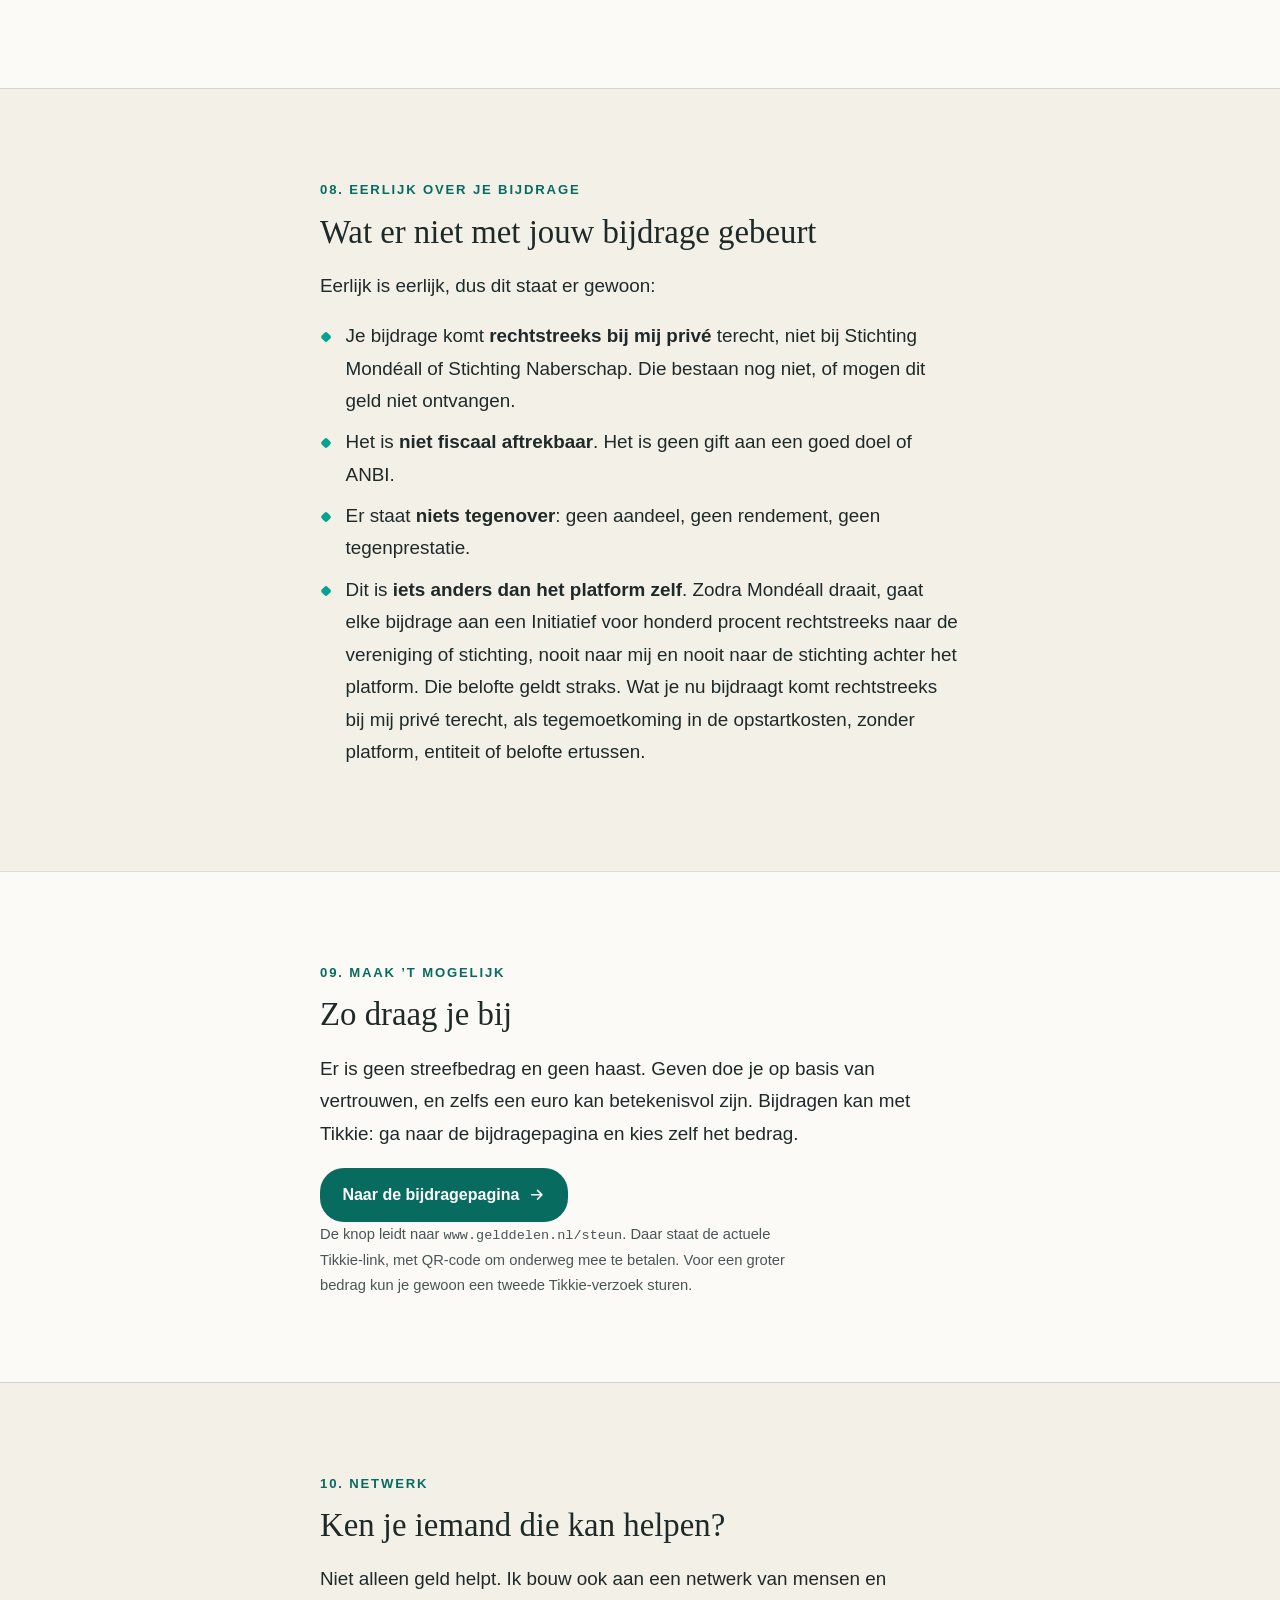
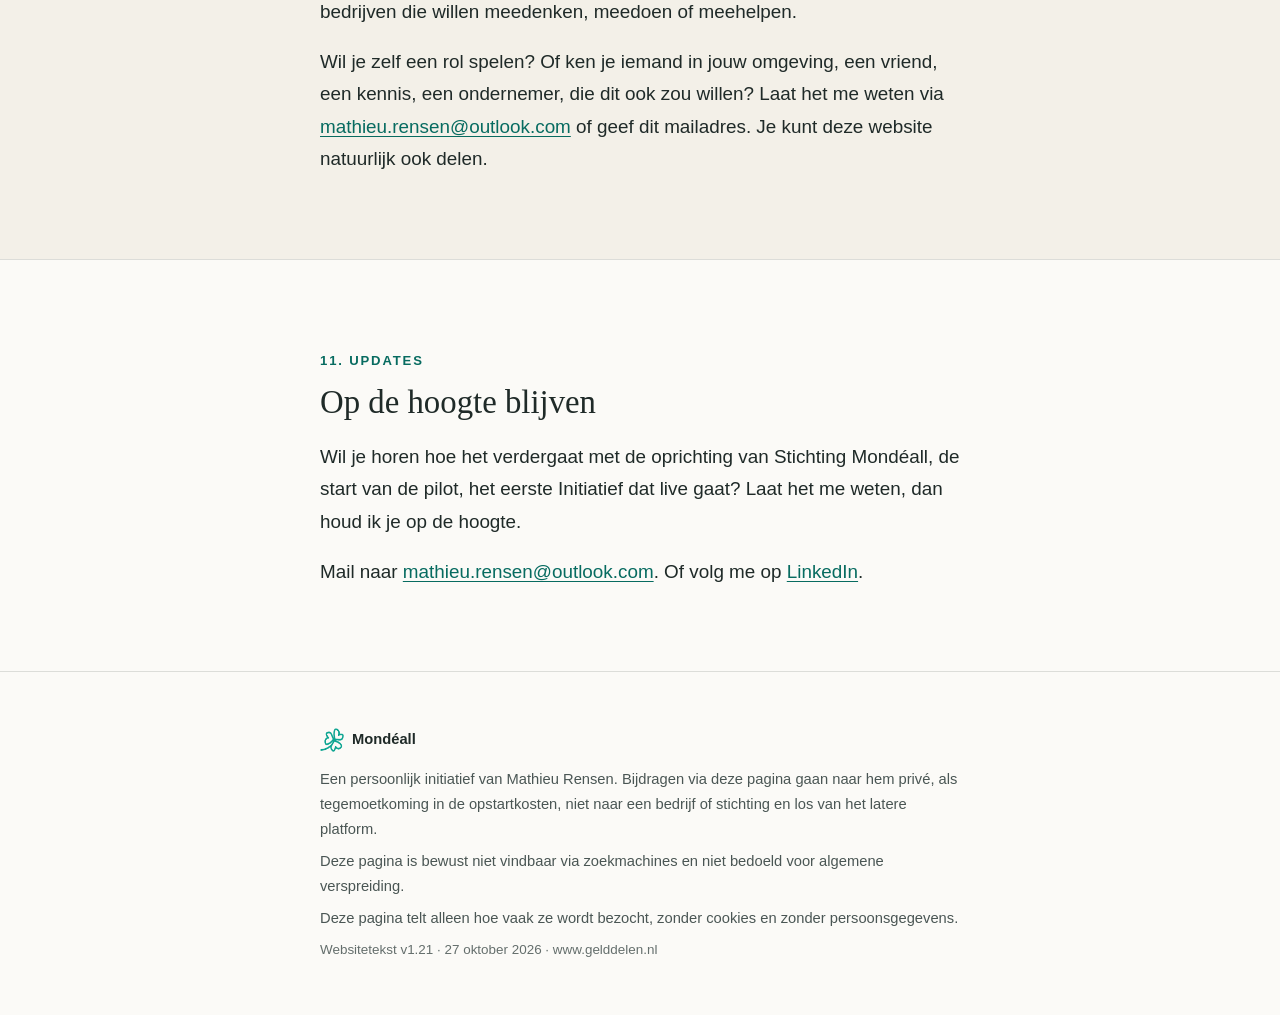
==== commit 4e523d0d: "Websitetekst v1.21: In het kort: stichtingen toegevoegd Co-Authored-By: Claude Sonnet 5.5 <noreply@a" ====
--- a/index.html
+++ b/index.html
@@ -4,7 +4,11 @@
   <meta charset="utf-8">
   <!--
     www.gelddelen.nl · informele privé-ophaalactie van Mathieu Rensen.
-    Websitetekst v1.20 · 23 oktober 2026.
+    Websitetekst v1.21 · 27 oktober 2026.
+    Changelog t.o.v. v1.20:
+      - "In het kort": "stichtingen" toegevoegd aan de opsomming (verenigingen,
+        stichtingen, scholen en kerken).
+    Changelog t.o.v. v1.19 (v1.20):
     Changelog t.o.v. v1.19:
       - Nieuwe Tikkie-link en QR-code (de vorige gaf bij Tikkie "dit
         betaalverzoek lijkt niet meer te bestaan"); QR gecontroleerd met jsQR.
@@ -233,7 +237,7 @@
   <section class="section section--tint kort" id="in-het-kort" aria-labelledby="h-kort">
     <div class="wrap wrap--wide">
       <span class="section__kicker">In het kort</span>
-      <h2 id="h-kort" class="kort__lead">Ik ben Mathieu en ik bouw Mondéall: een lokaal platform waarop verenigingen, scholen en kerken een Initiatief plaatsen en buurtgenoten meedelen vanaf&nbsp;€1.</h2>
+      <h2 id="h-kort" class="kort__lead">Ik ben Mathieu en ik bouw Mondéall: een lokaal platform waarop verenigingen, stichtingen, scholen en kerken een Initiatief plaatsen en buurtgenoten meedelen vanaf&nbsp;€1.</h2>
 
       <div class="kort__grid">
         <div class="kort__card">
@@ -687,7 +691,7 @@
        algemene verspreiding.</p>
     <p>Deze pagina telt alleen hoe vaak ze wordt bezocht, zonder cookies en
        zonder persoonsgegevens.</p>
-    <p class="foot__meta">Websitetekst v1.20 · 23 oktober 2026 · www.gelddelen.nl</p>
+    <p class="foot__meta">Websitetekst v1.21 · 27 oktober 2026 · www.gelddelen.nl</p>
   </div>
 </footer>
 
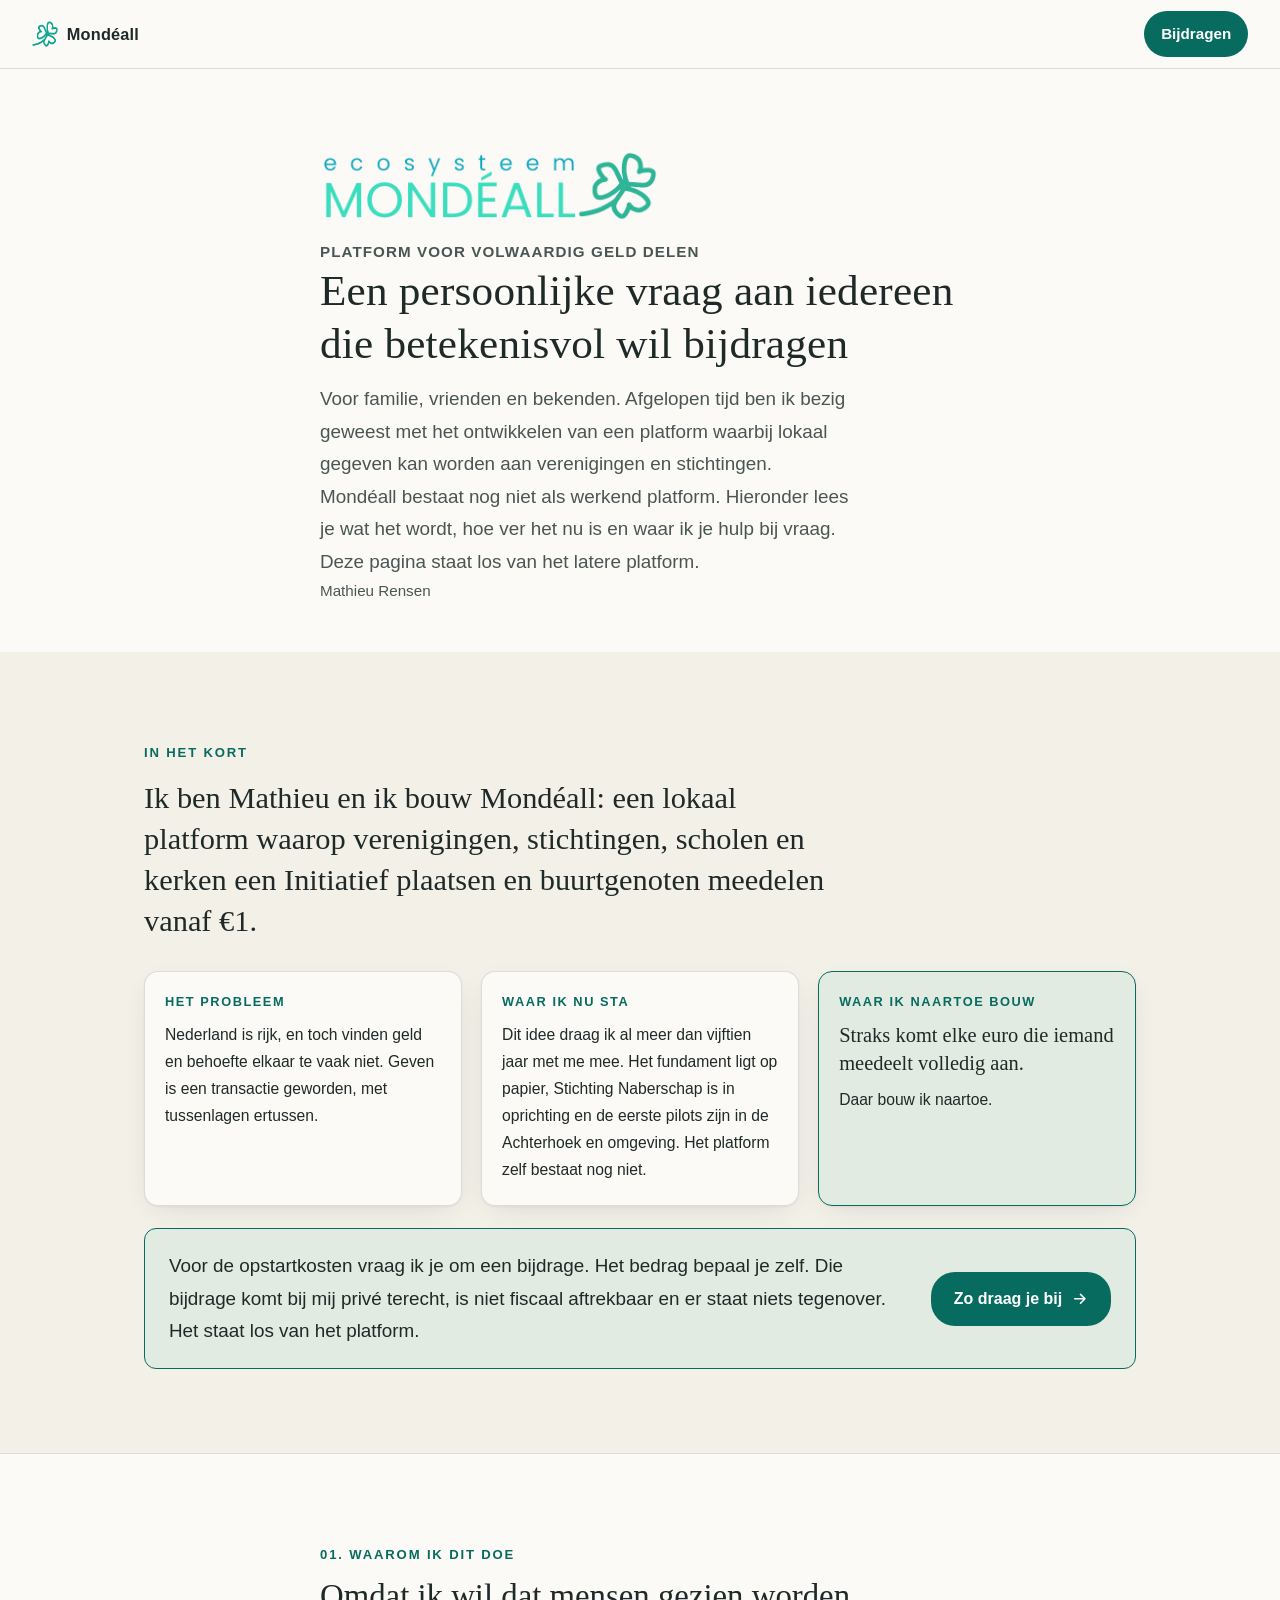
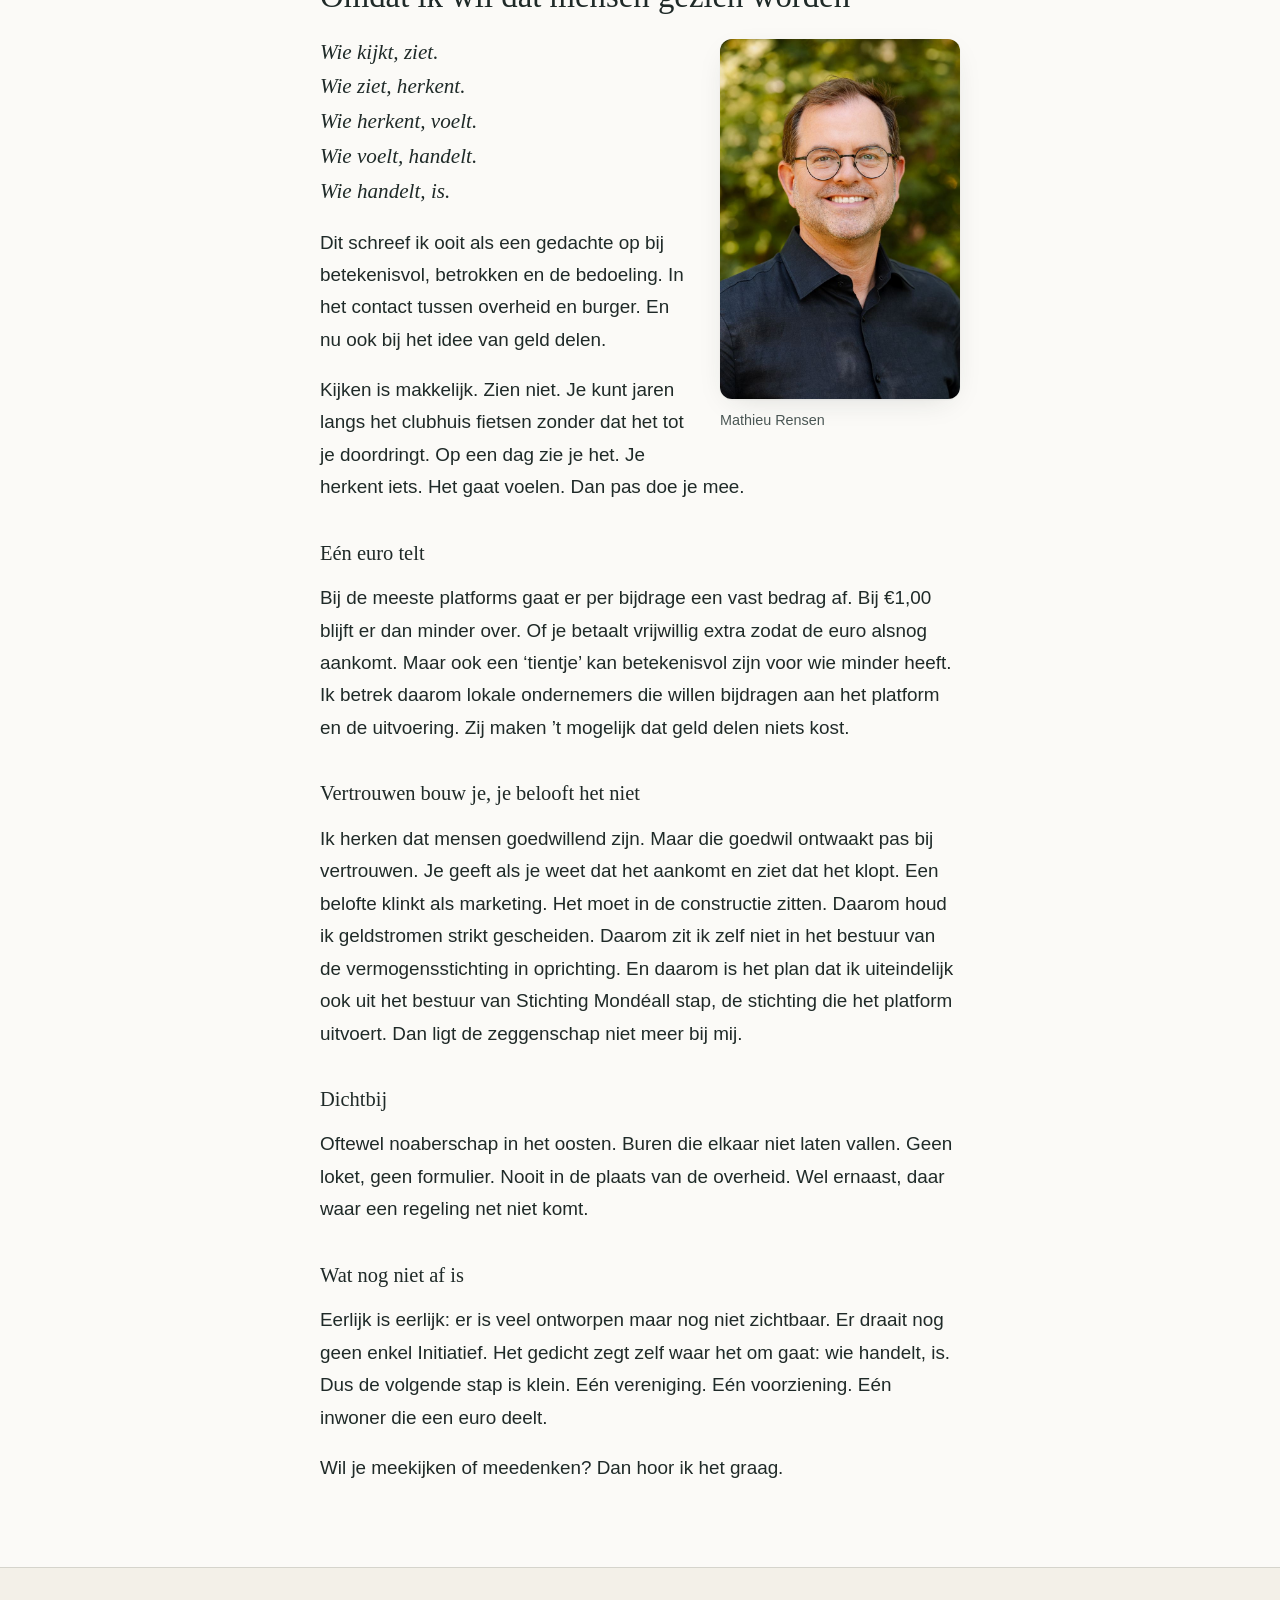
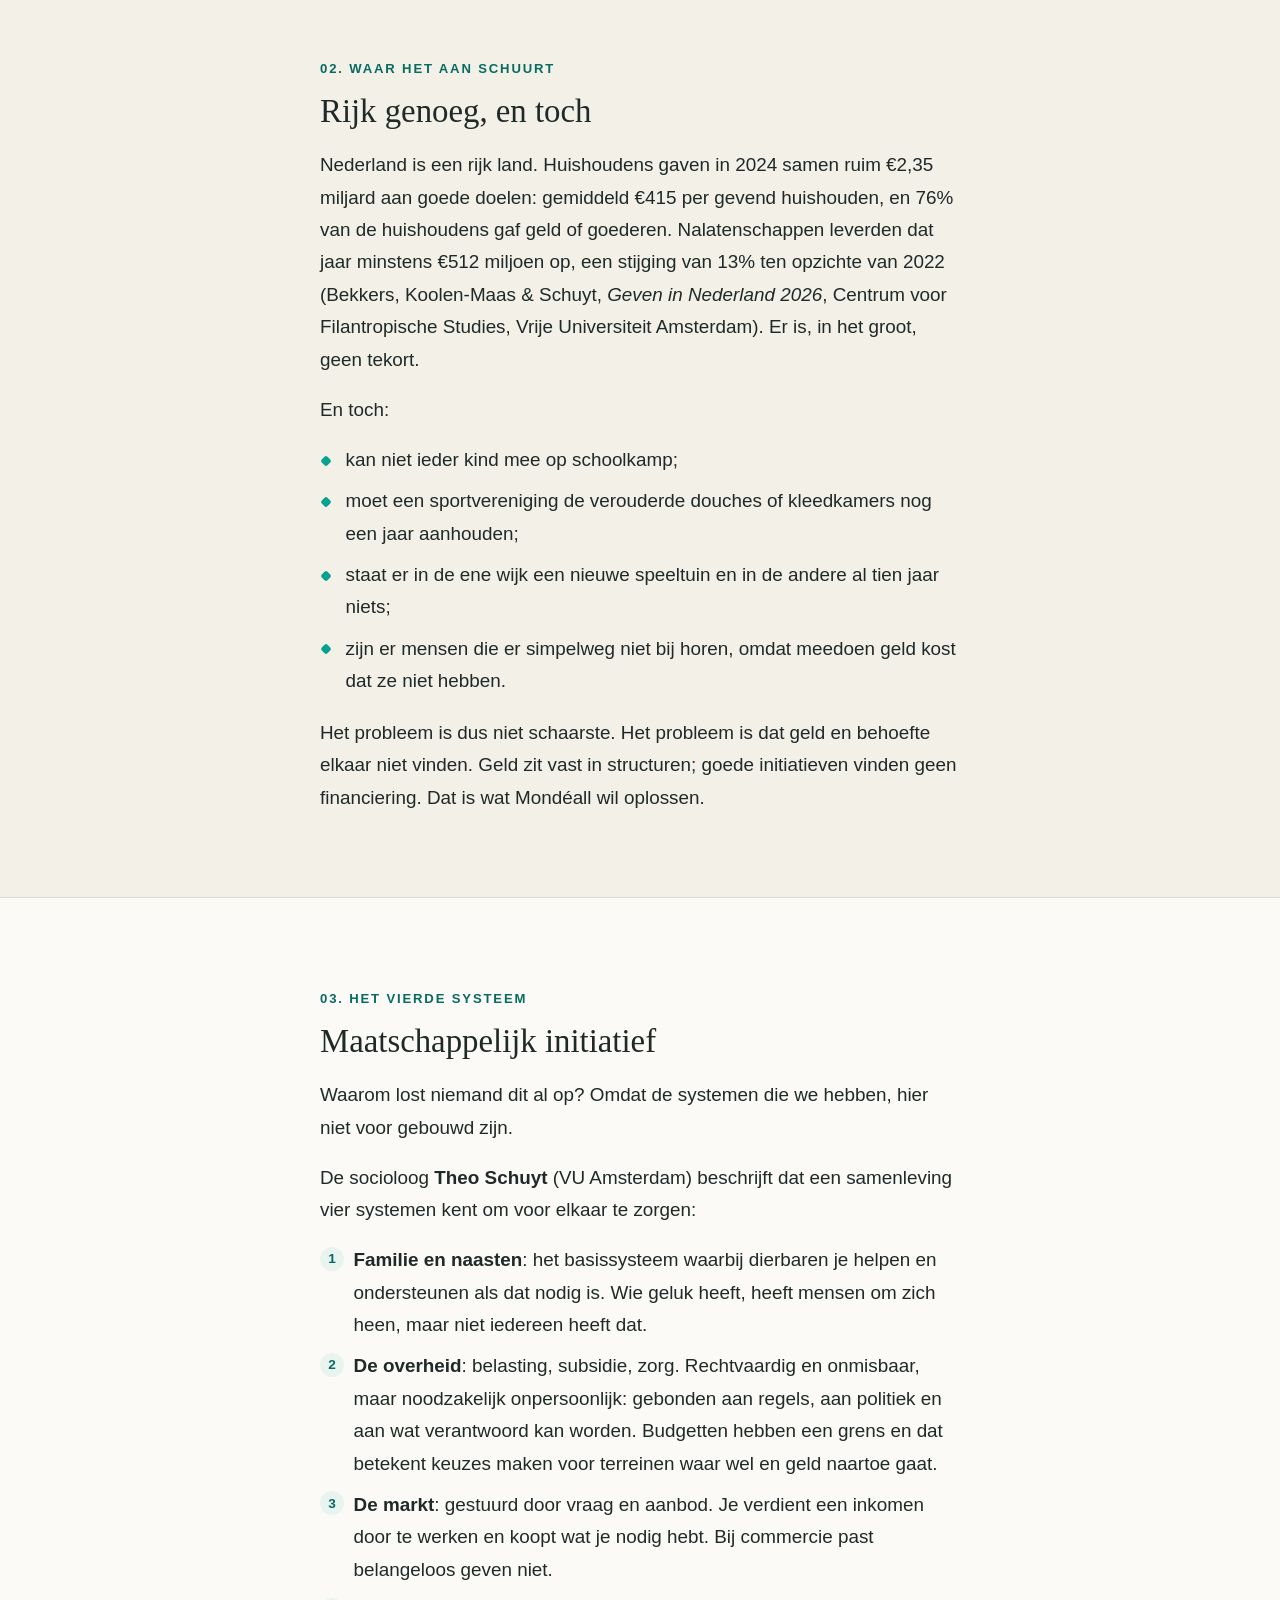
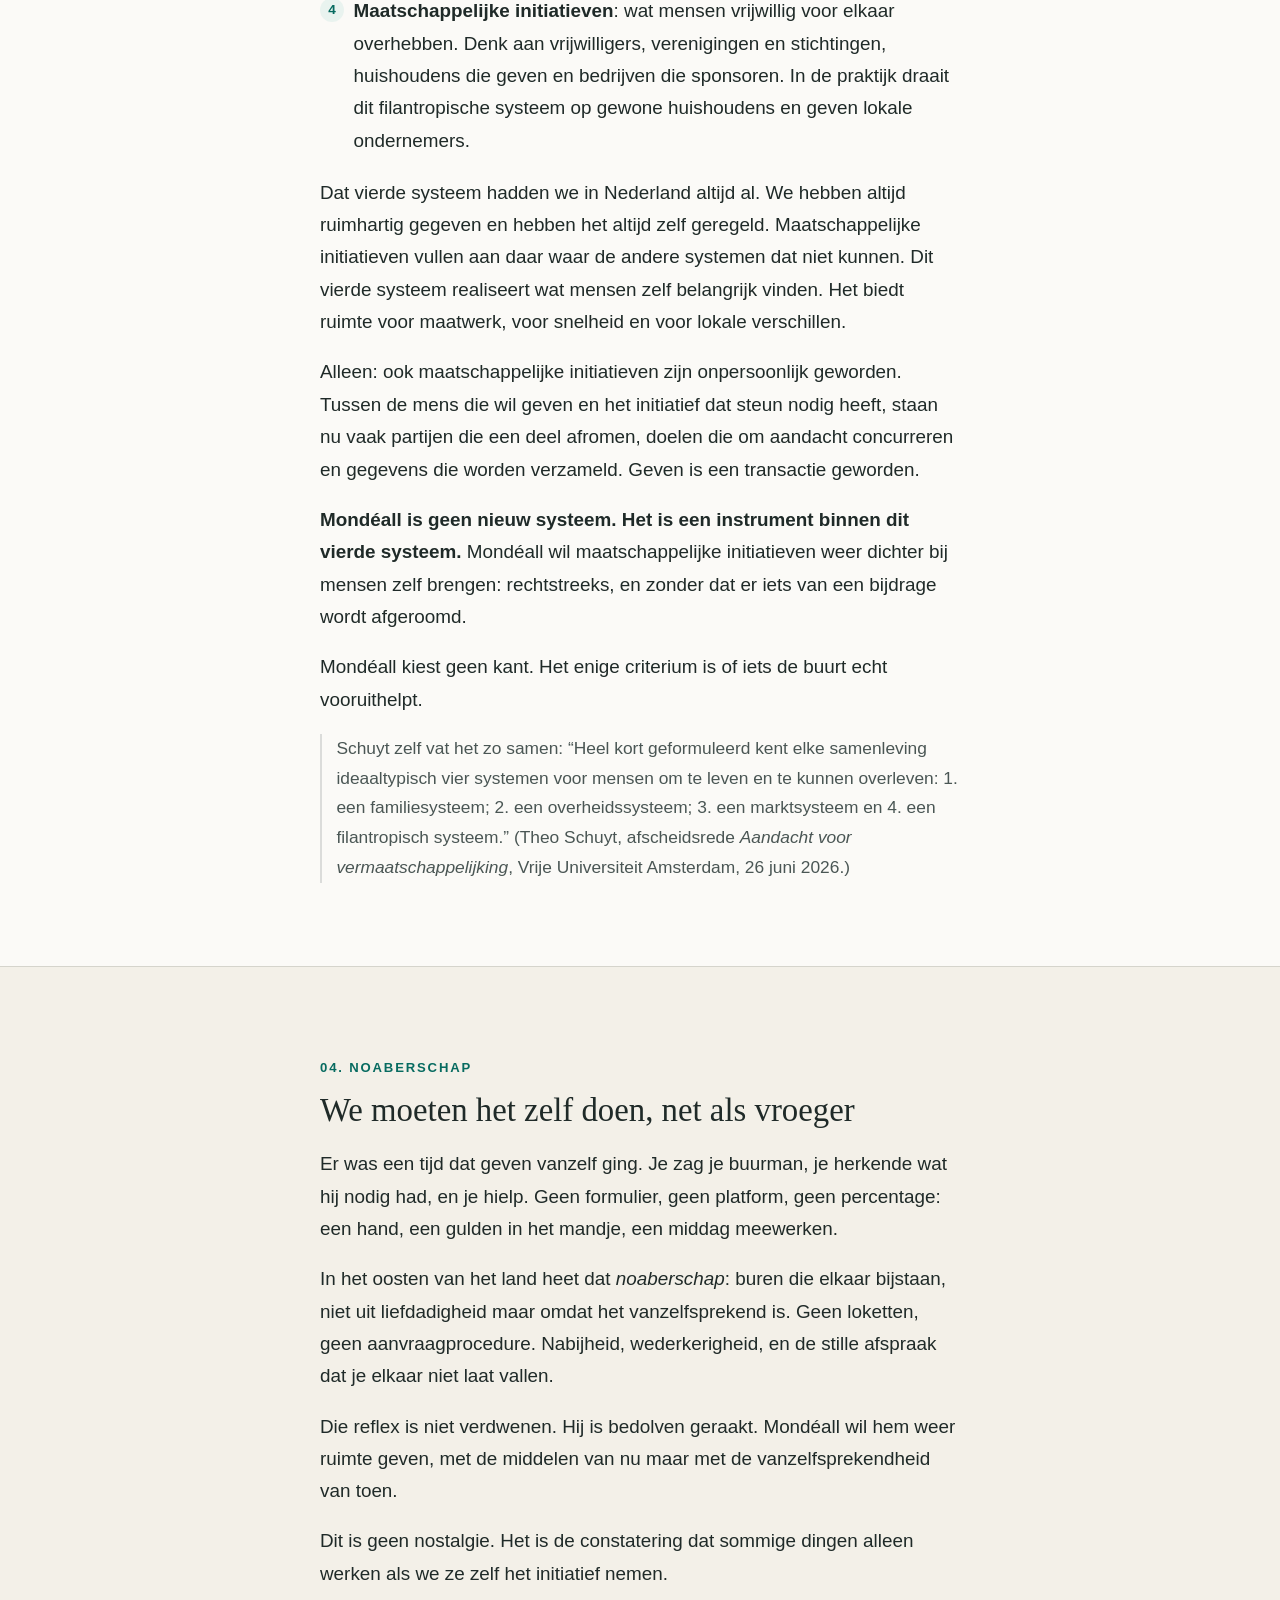
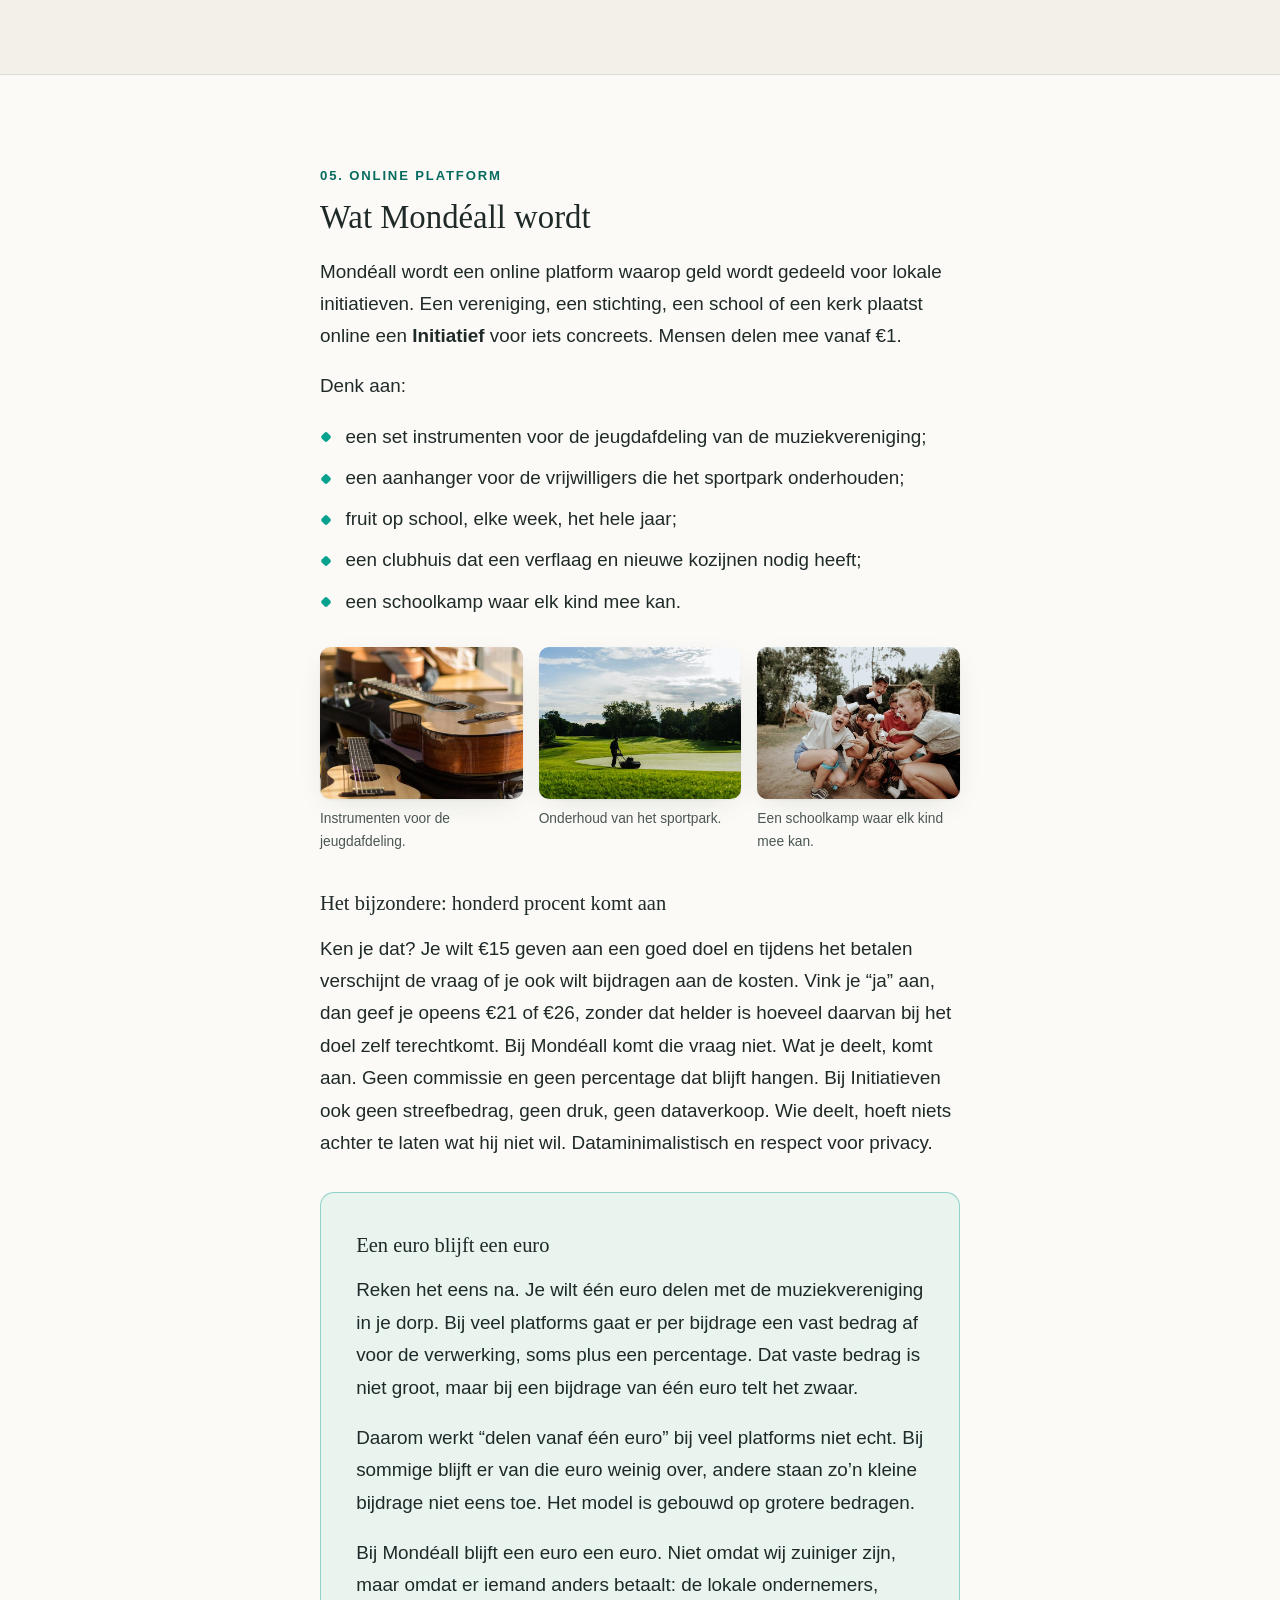
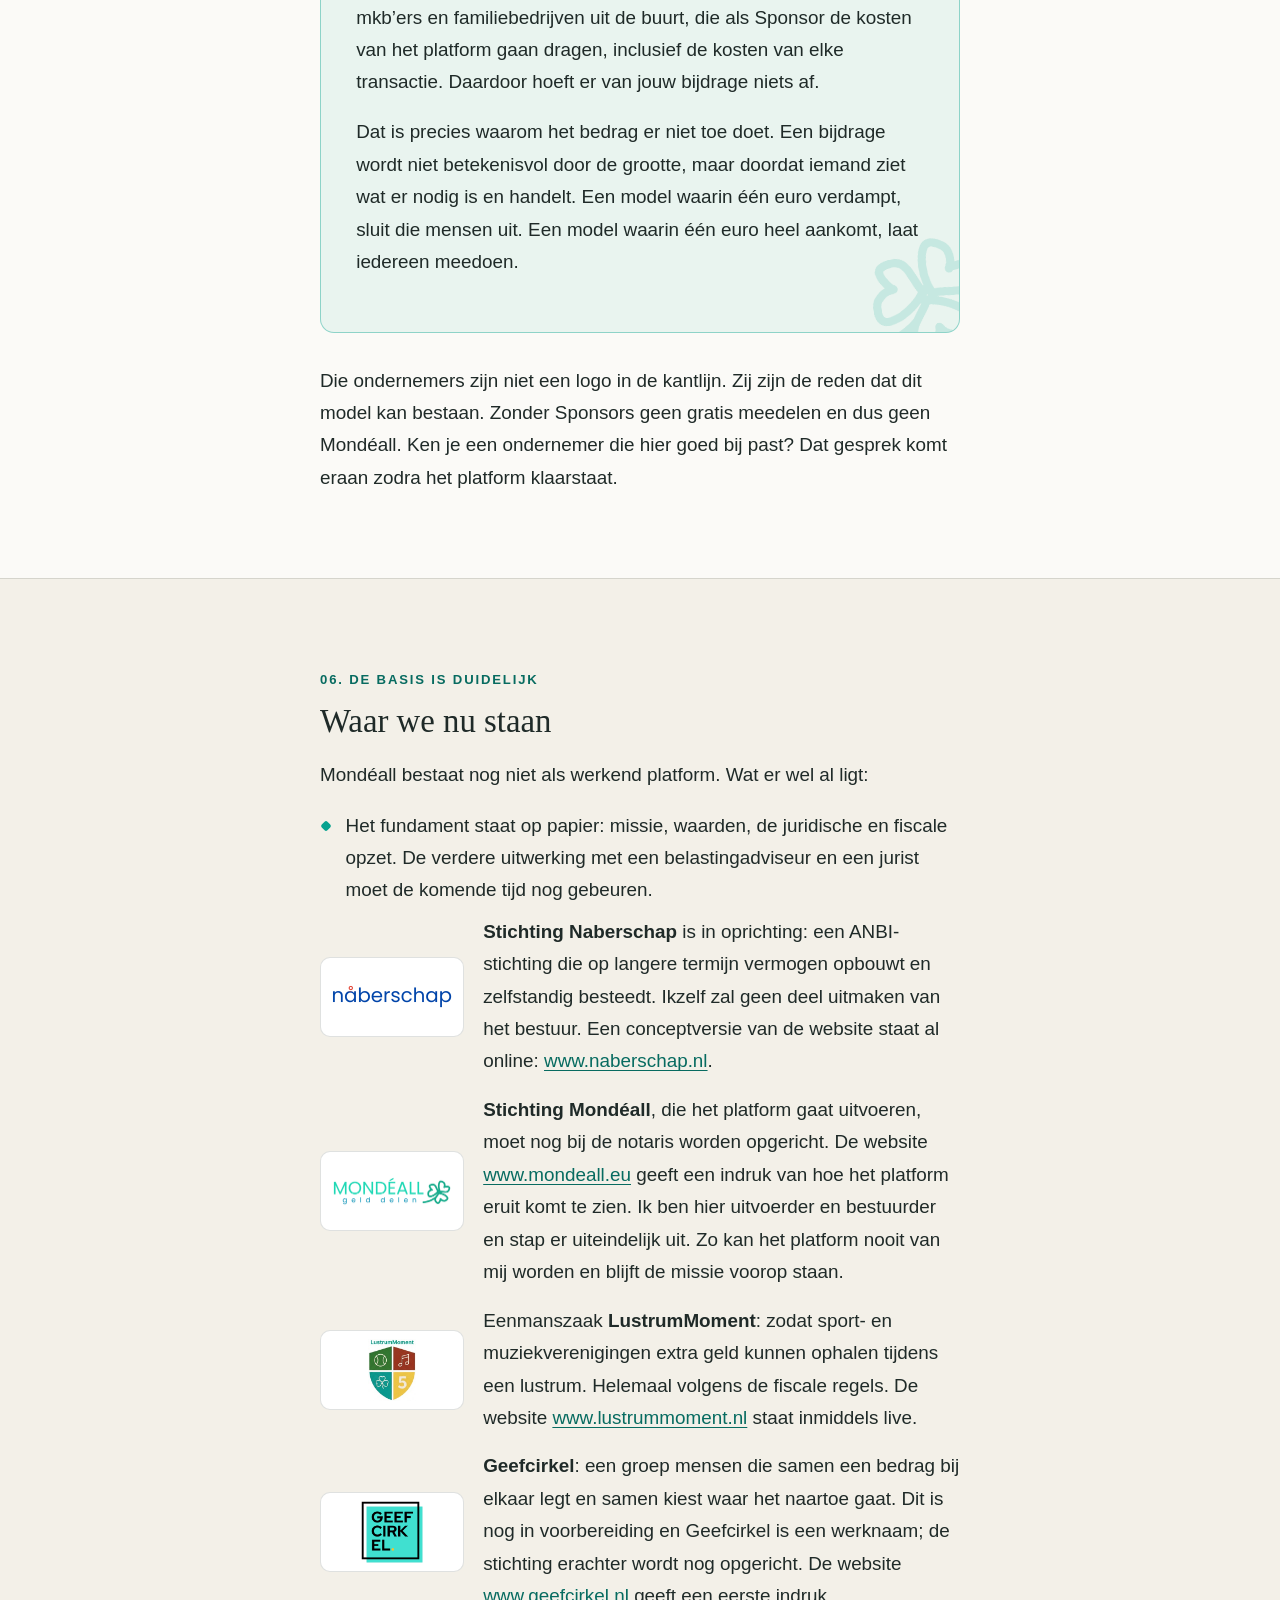
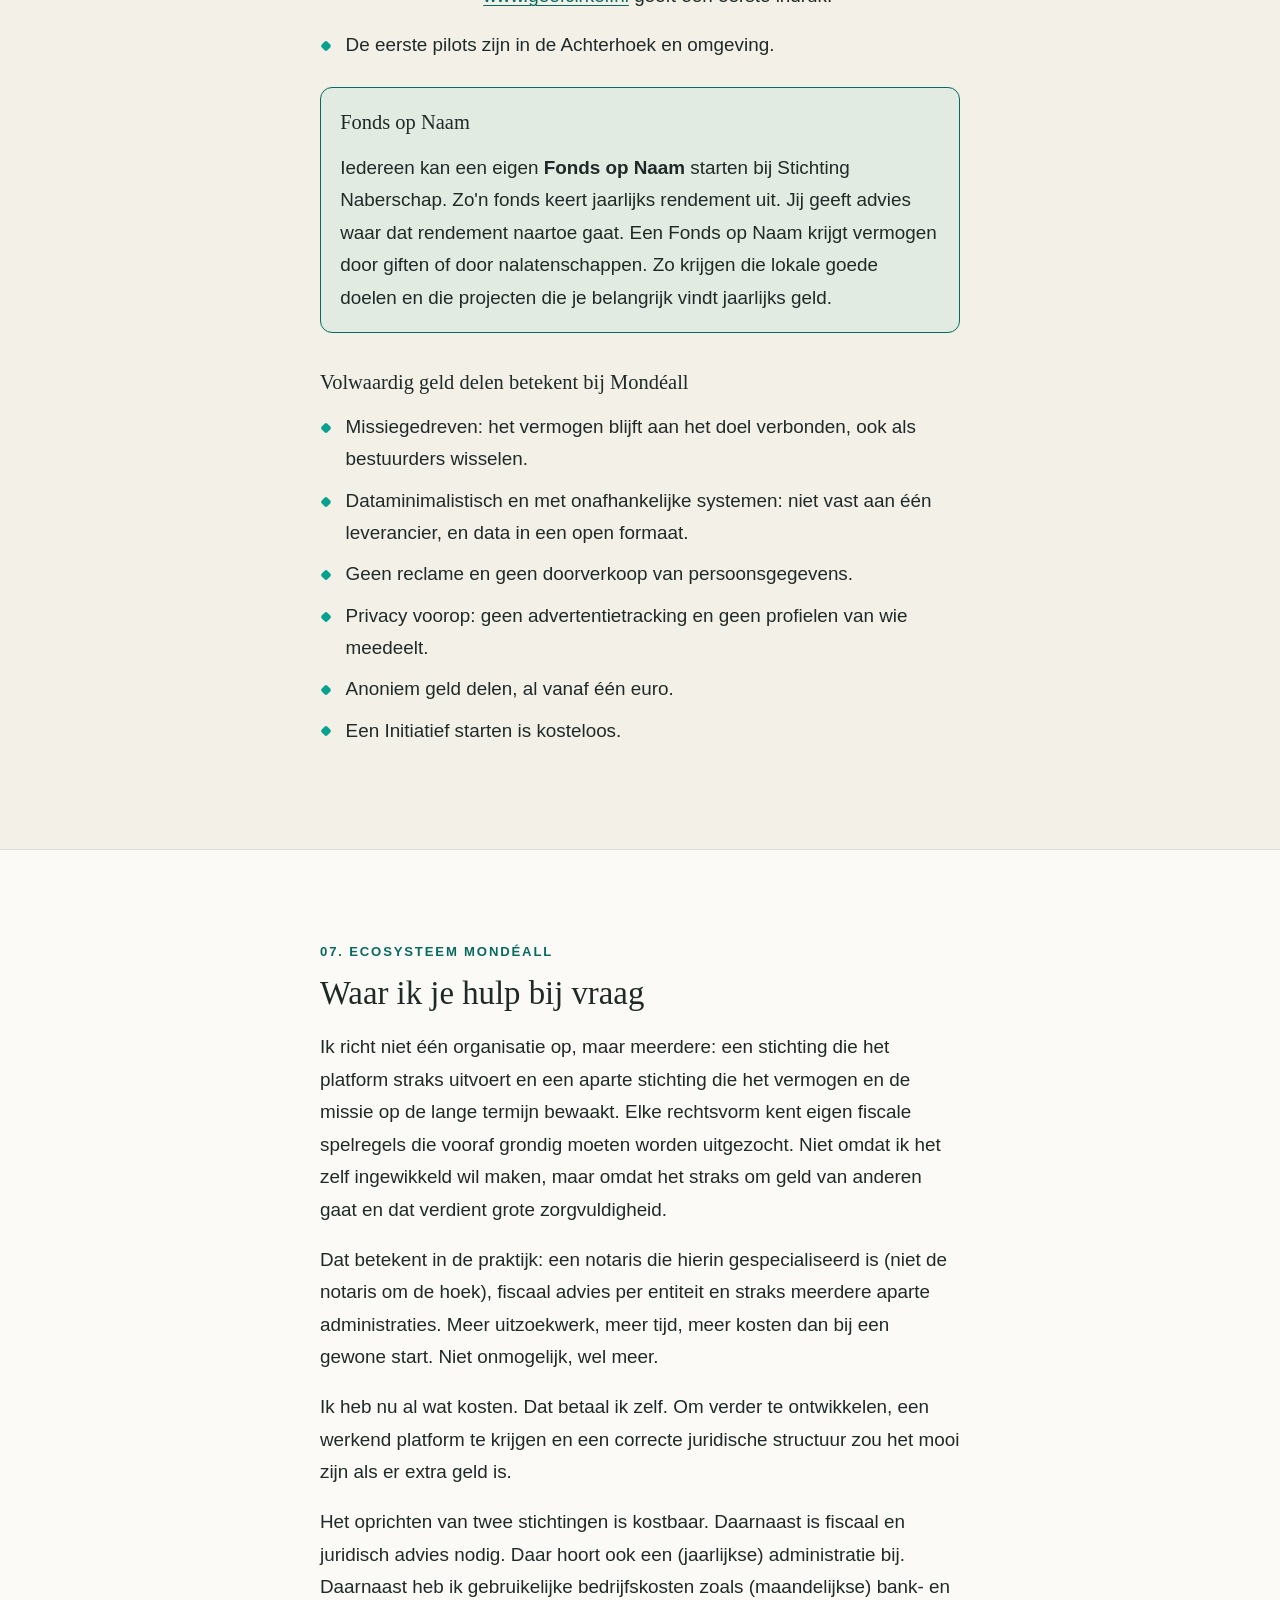
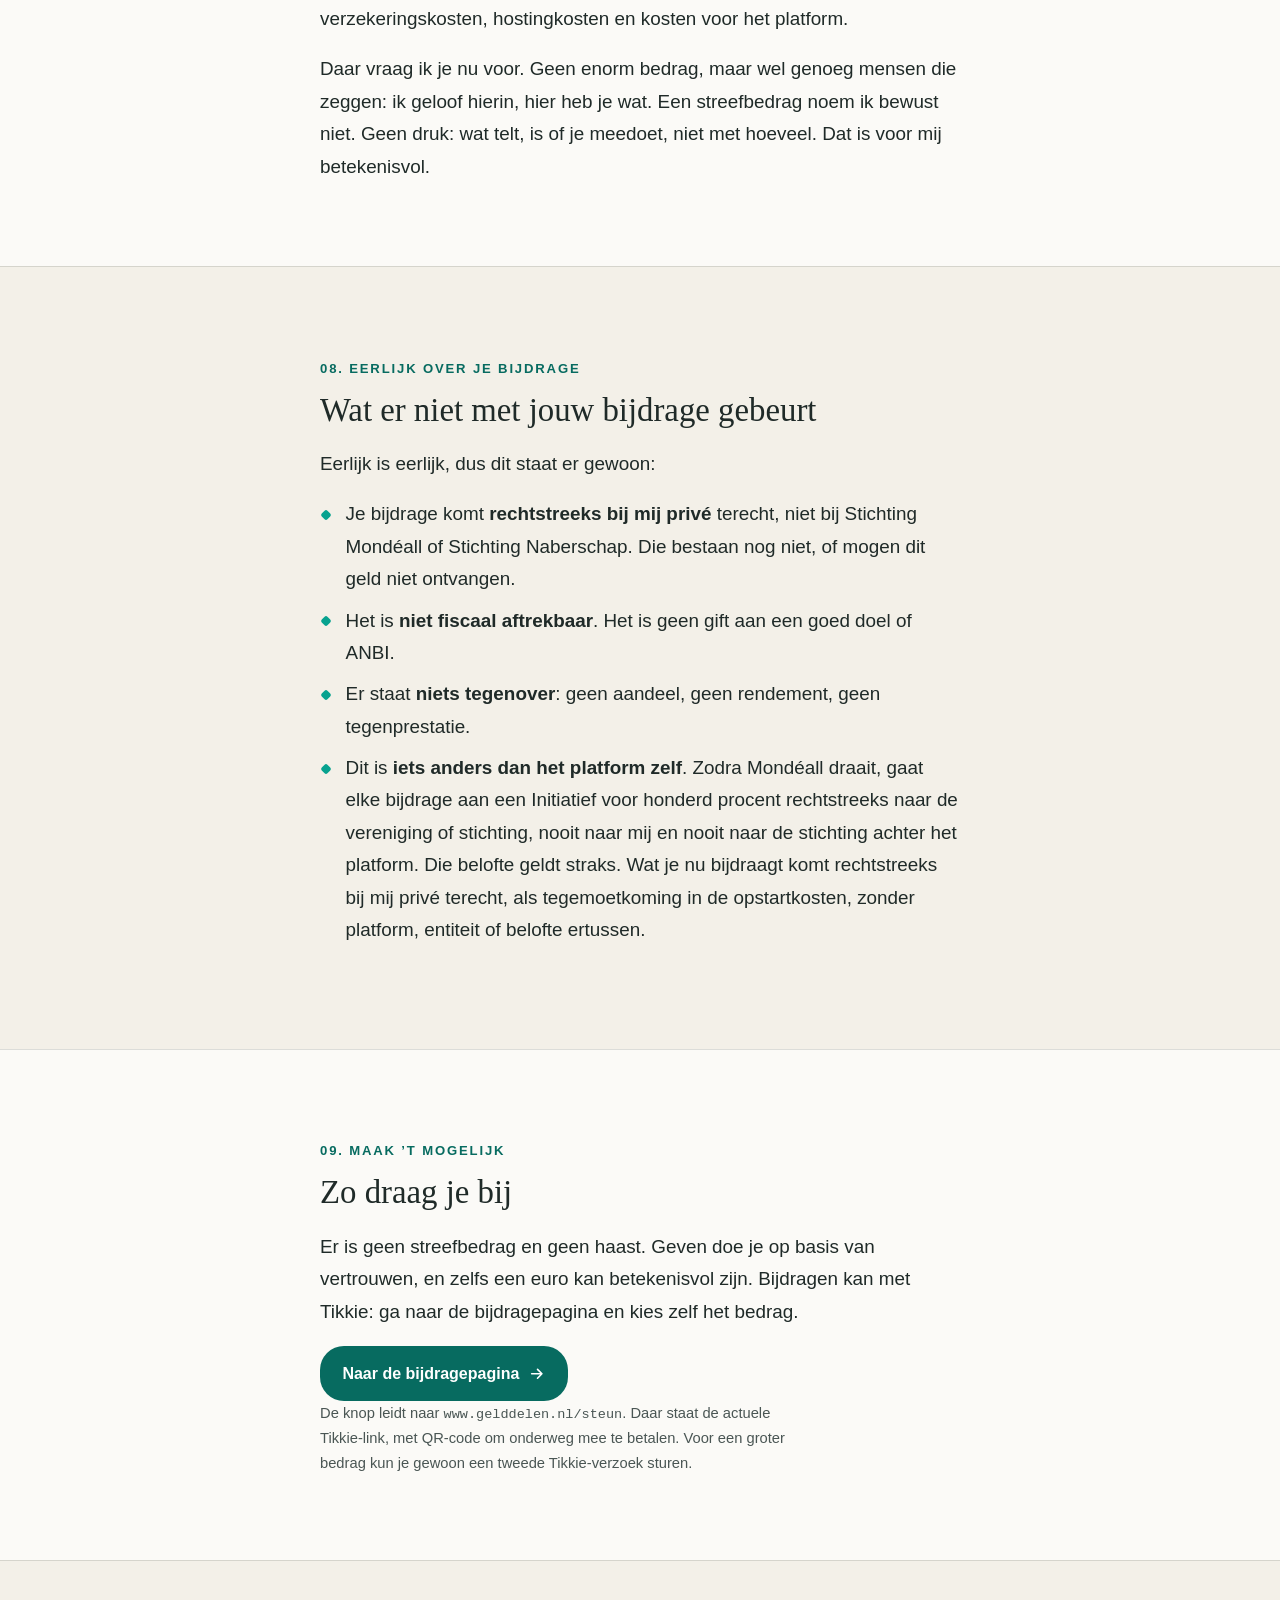
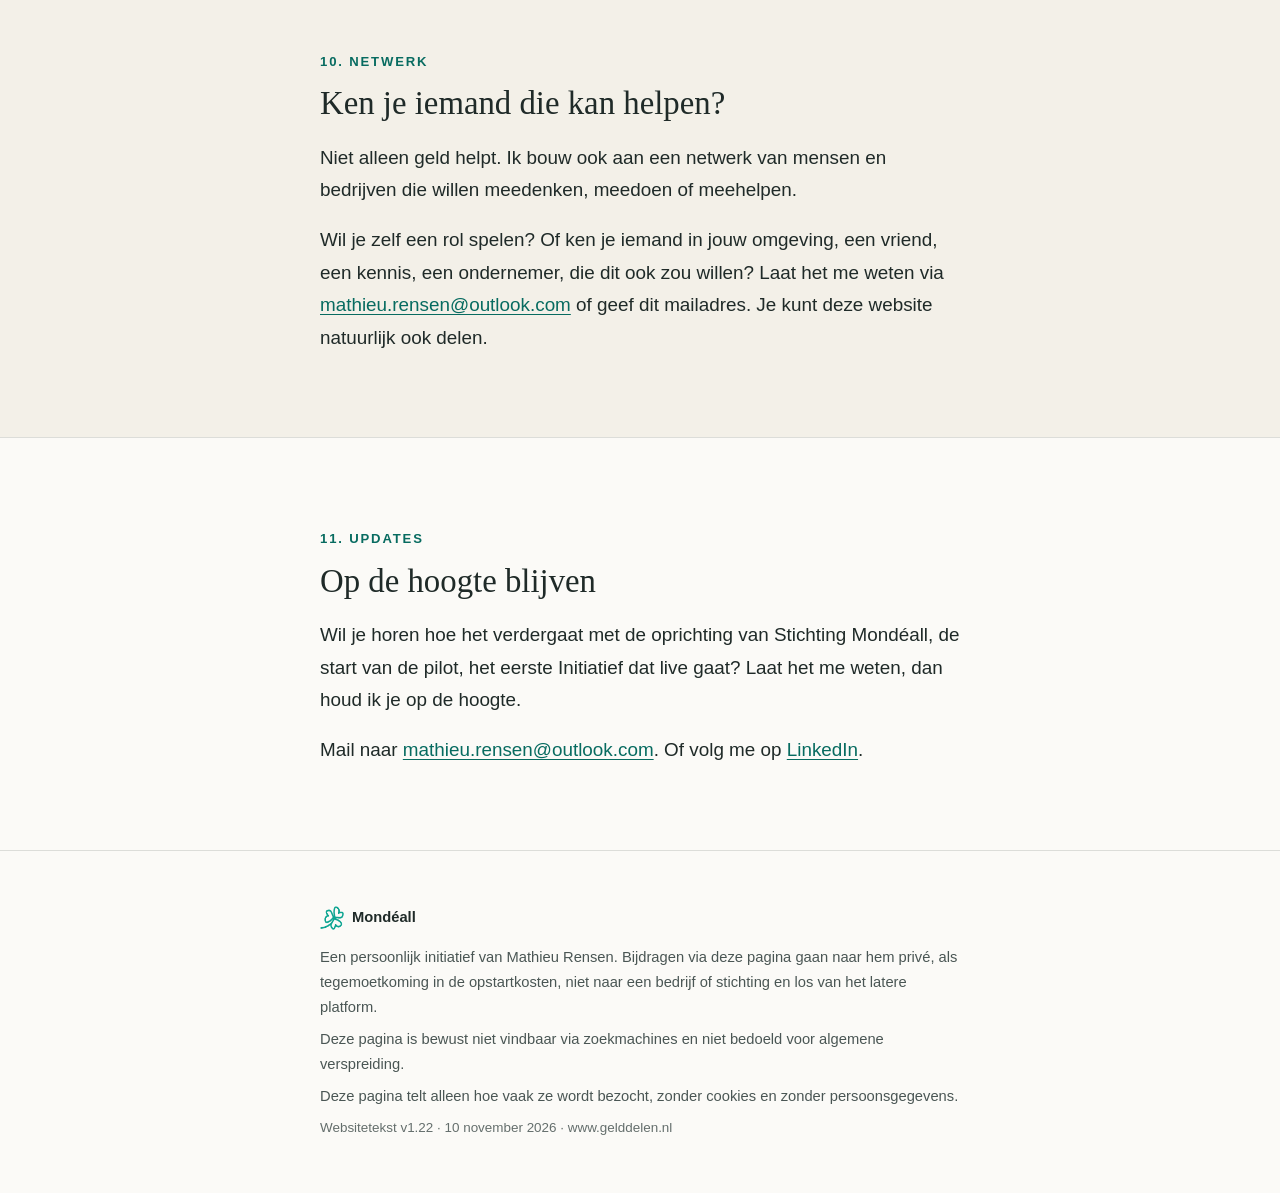
==== commit 14040ce1: "Websitetekst v1.22: Geefcirkel met logo en link in §6 Co-Authored-By: Claude Sonnet 5.5 <noreply@ant" ====
--- a/index.html
+++ b/index.html
@@ -4,7 +4,15 @@
   <meta charset="utf-8">
   <!--
     www.gelddelen.nl · informele privé-ophaalactie van Mathieu Rensen.
-    Websitetekst v1.21 · 27 oktober 2026.
+    Websitetekst v1.22 · 10 november 2026.
+    Changelog t.o.v. v1.21:
+      - §6: bullet + logo voor Geefcirkel met link naar www.geefcirkel.nl. Mathieu
+        schreef "gcirkel.nl", maar dat domein bestaat niet; geefcirkel.nl is
+        live en hoort bij dit project, dus dat is gebruikt. Bewust zonder
+        "ANBI" en als "in voorbereiding / werknaam" (zie Stijlgids Stichting
+        Geefcirkel: stichting nog niet opgericht, ANBI nog niet aangevraagd).
+        Logo gemaakt met build/process-entiteit-logos.ps1.
+    Changelog t.o.v. v1.20 (v1.21):
     Changelog t.o.v. v1.20:
       - "In het kort": "stichtingen" toegevoegd aan de opsomming (verenigingen,
         stichtingen, scholen en kerken).
@@ -540,6 +548,9 @@
             Helemaal volgens de fiscale regels. De website
             <a href="https://www.lustrummoment.nl" target="_blank" rel="noopener">www.lustrummoment.nl</a>
             staat inmiddels live.</span></li>
+        <li class="met-logo"><span class="entiteit-logo"><img src="assets/img/logo-geefcirkel.png" alt="" width="220" height="220" loading="lazy" decoding="async"></span><span><strong>Geefcirkel</strong>: een groep mensen die samen een bedrag bij elkaar legt en samen kiest waar het naartoe gaat. Dit is nog in voorbereiding en Geefcirkel is een werknaam; de stichting erachter wordt nog opgericht. De website
+            <a href="https://www.geefcirkel.nl" target="_blank" rel="noopener">www.geefcirkel.nl</a>
+            geeft een eerste indruk.</span></li>
         <li>De eerste pilots zijn in de Achterhoek en omgeving.</li>
       </ul>
 
@@ -691,7 +702,7 @@
        algemene verspreiding.</p>
     <p>Deze pagina telt alleen hoe vaak ze wordt bezocht, zonder cookies en
        zonder persoonsgegevens.</p>
-    <p class="foot__meta">Websitetekst v1.21 · 27 oktober 2026 · www.gelddelen.nl</p>
+    <p class="foot__meta">Websitetekst v1.22 · 10 november 2026 · www.gelddelen.nl</p>
   </div>
 </footer>
 
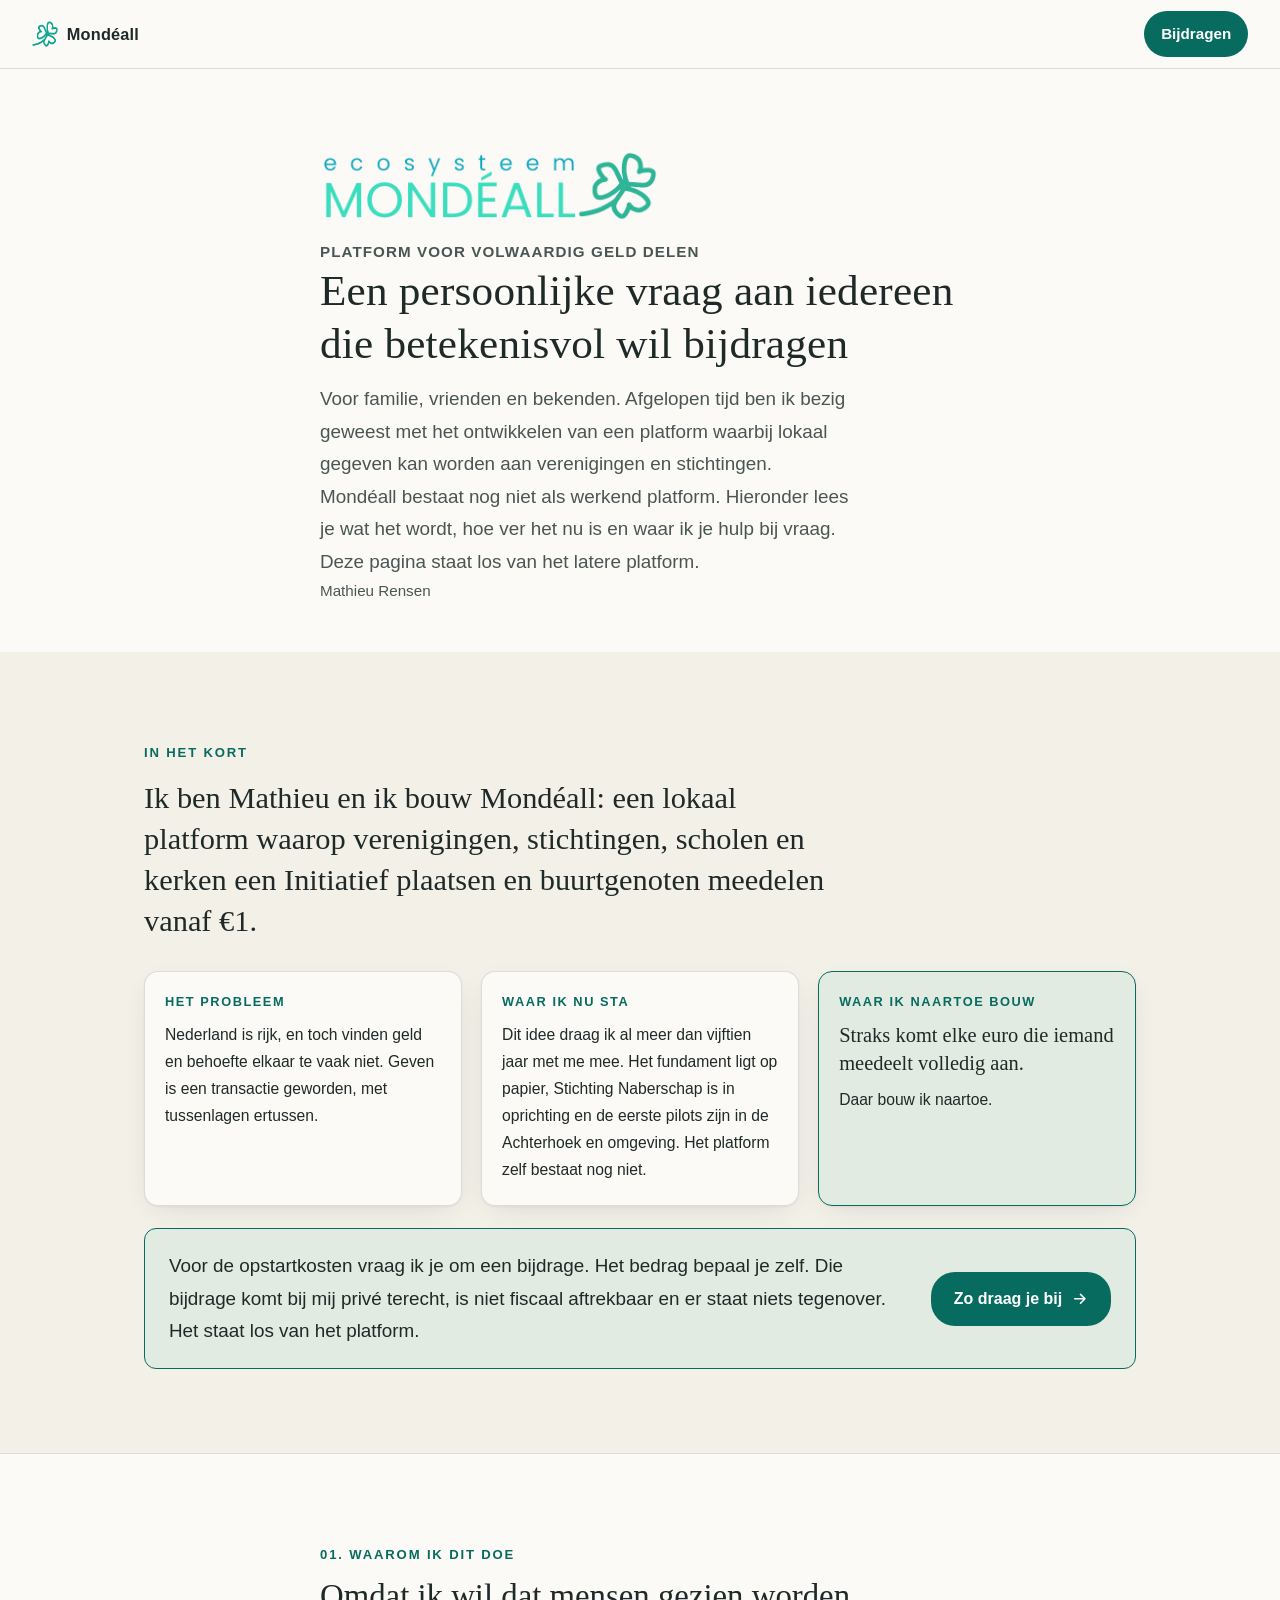
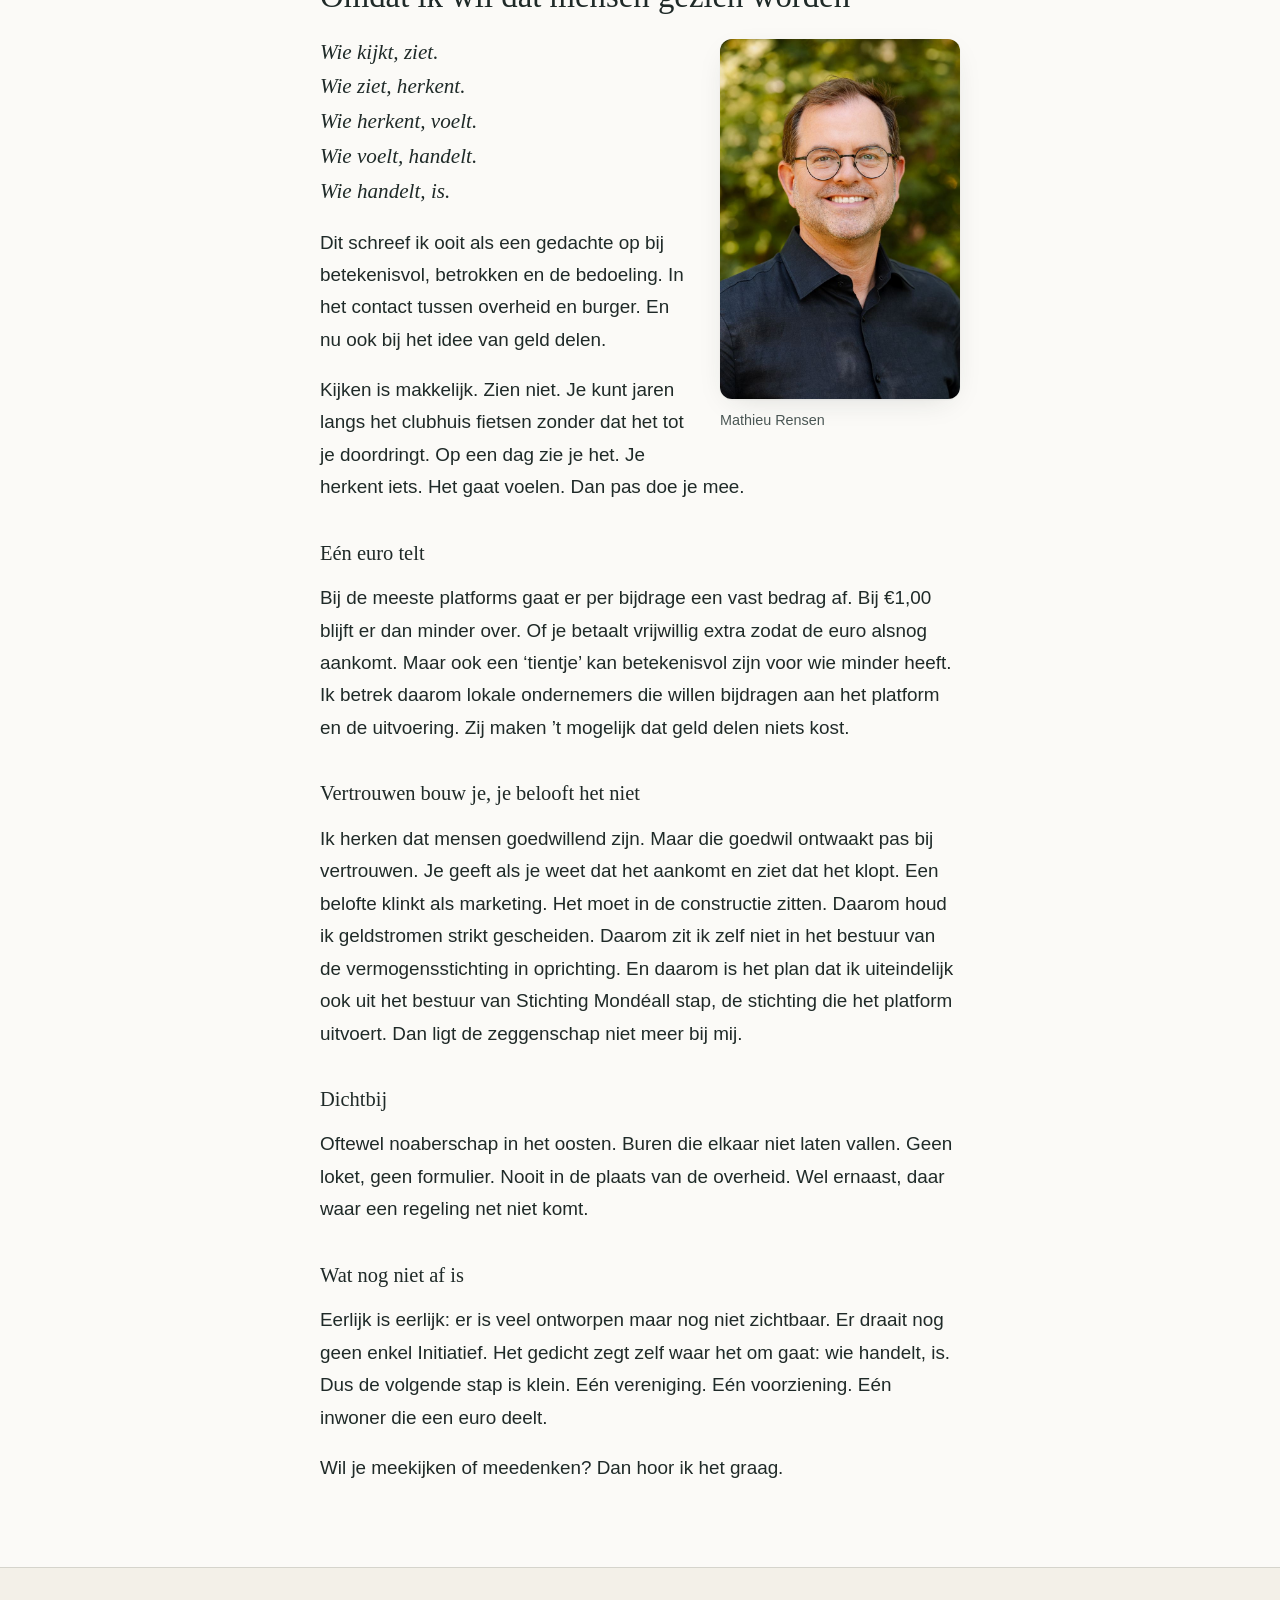
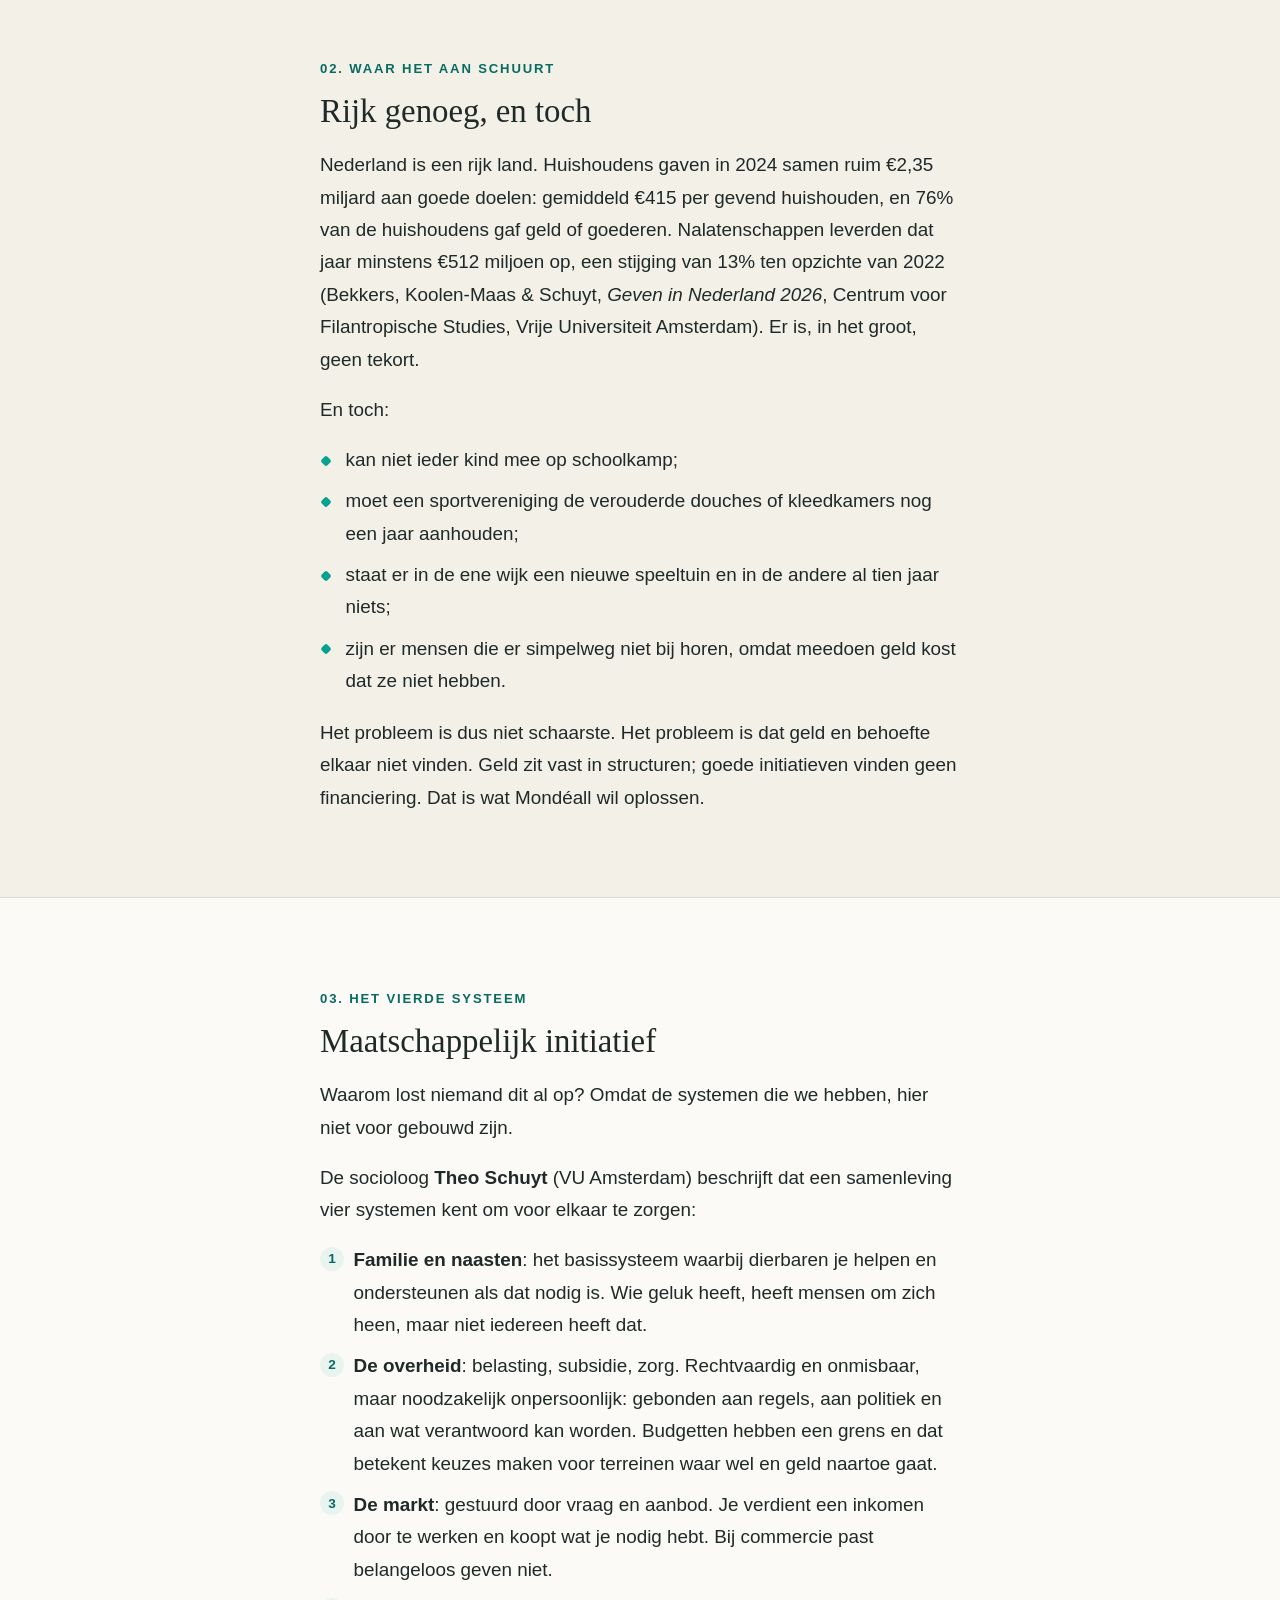
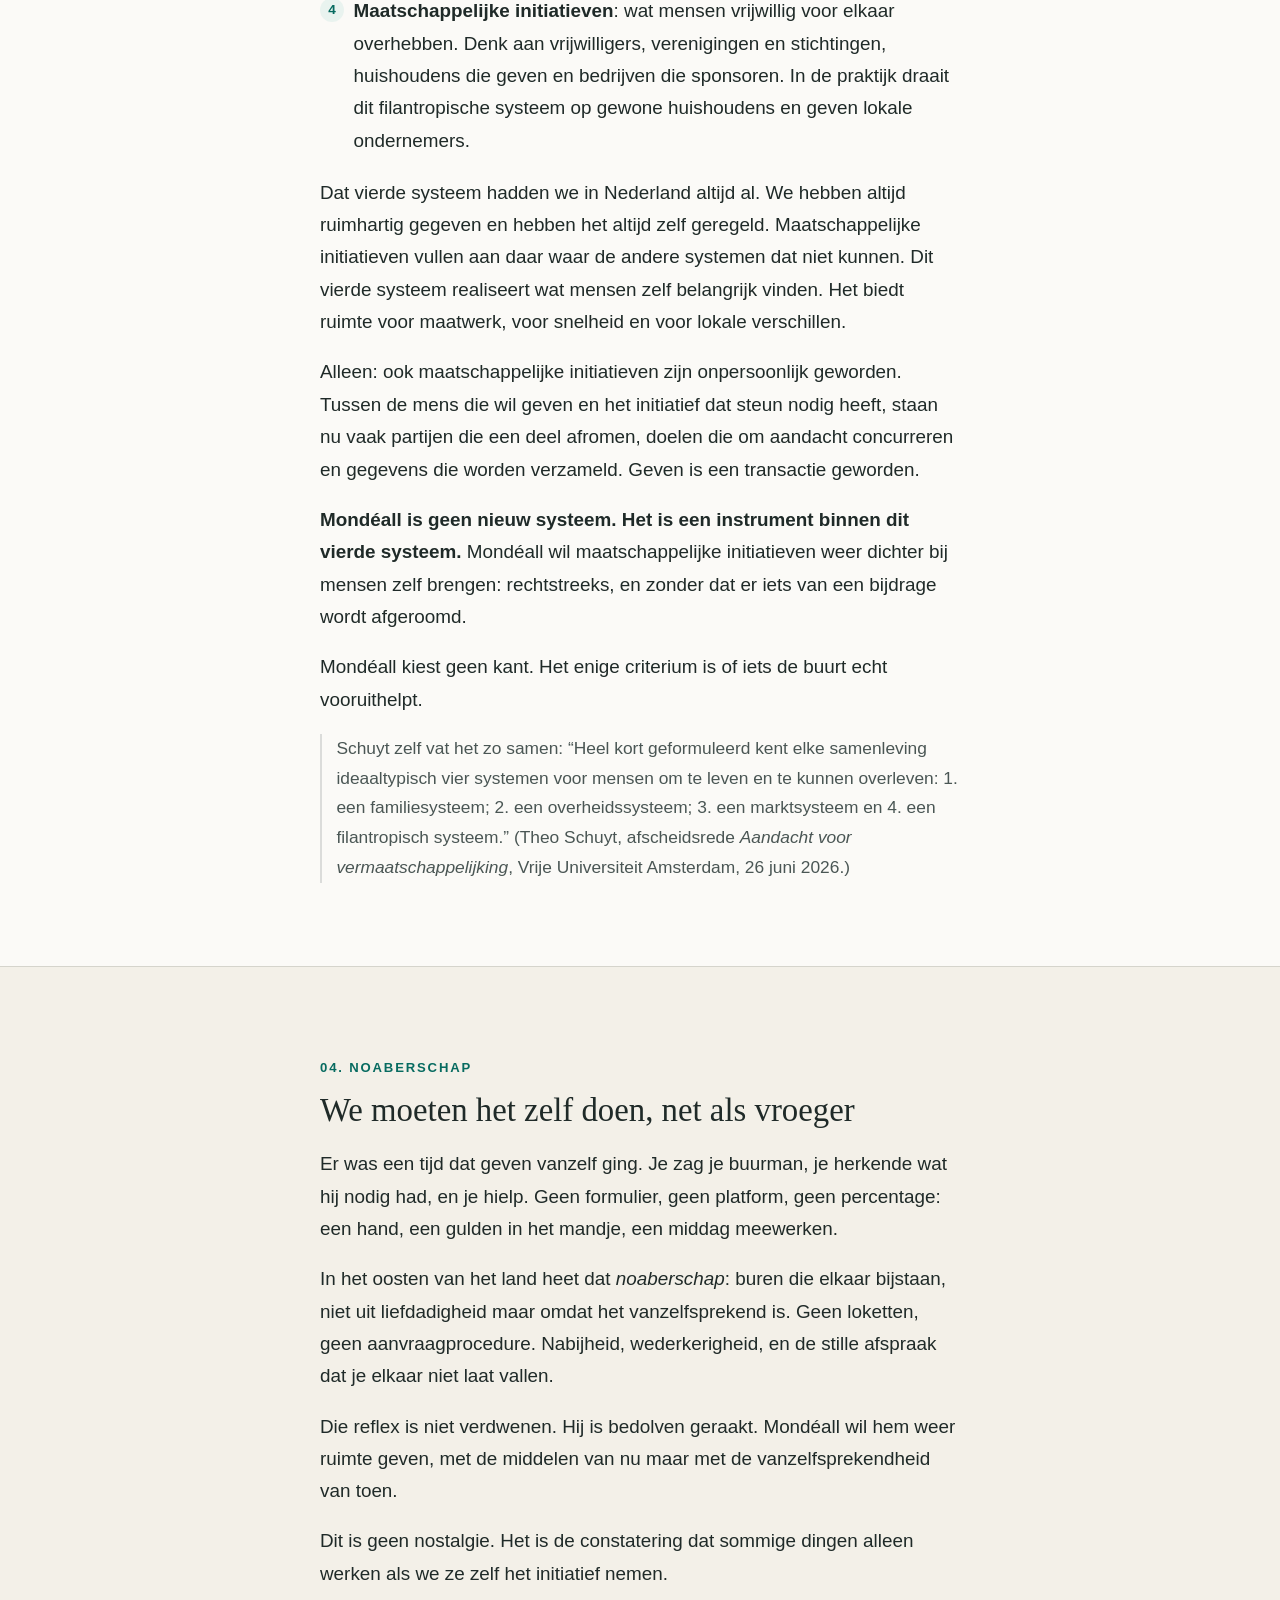
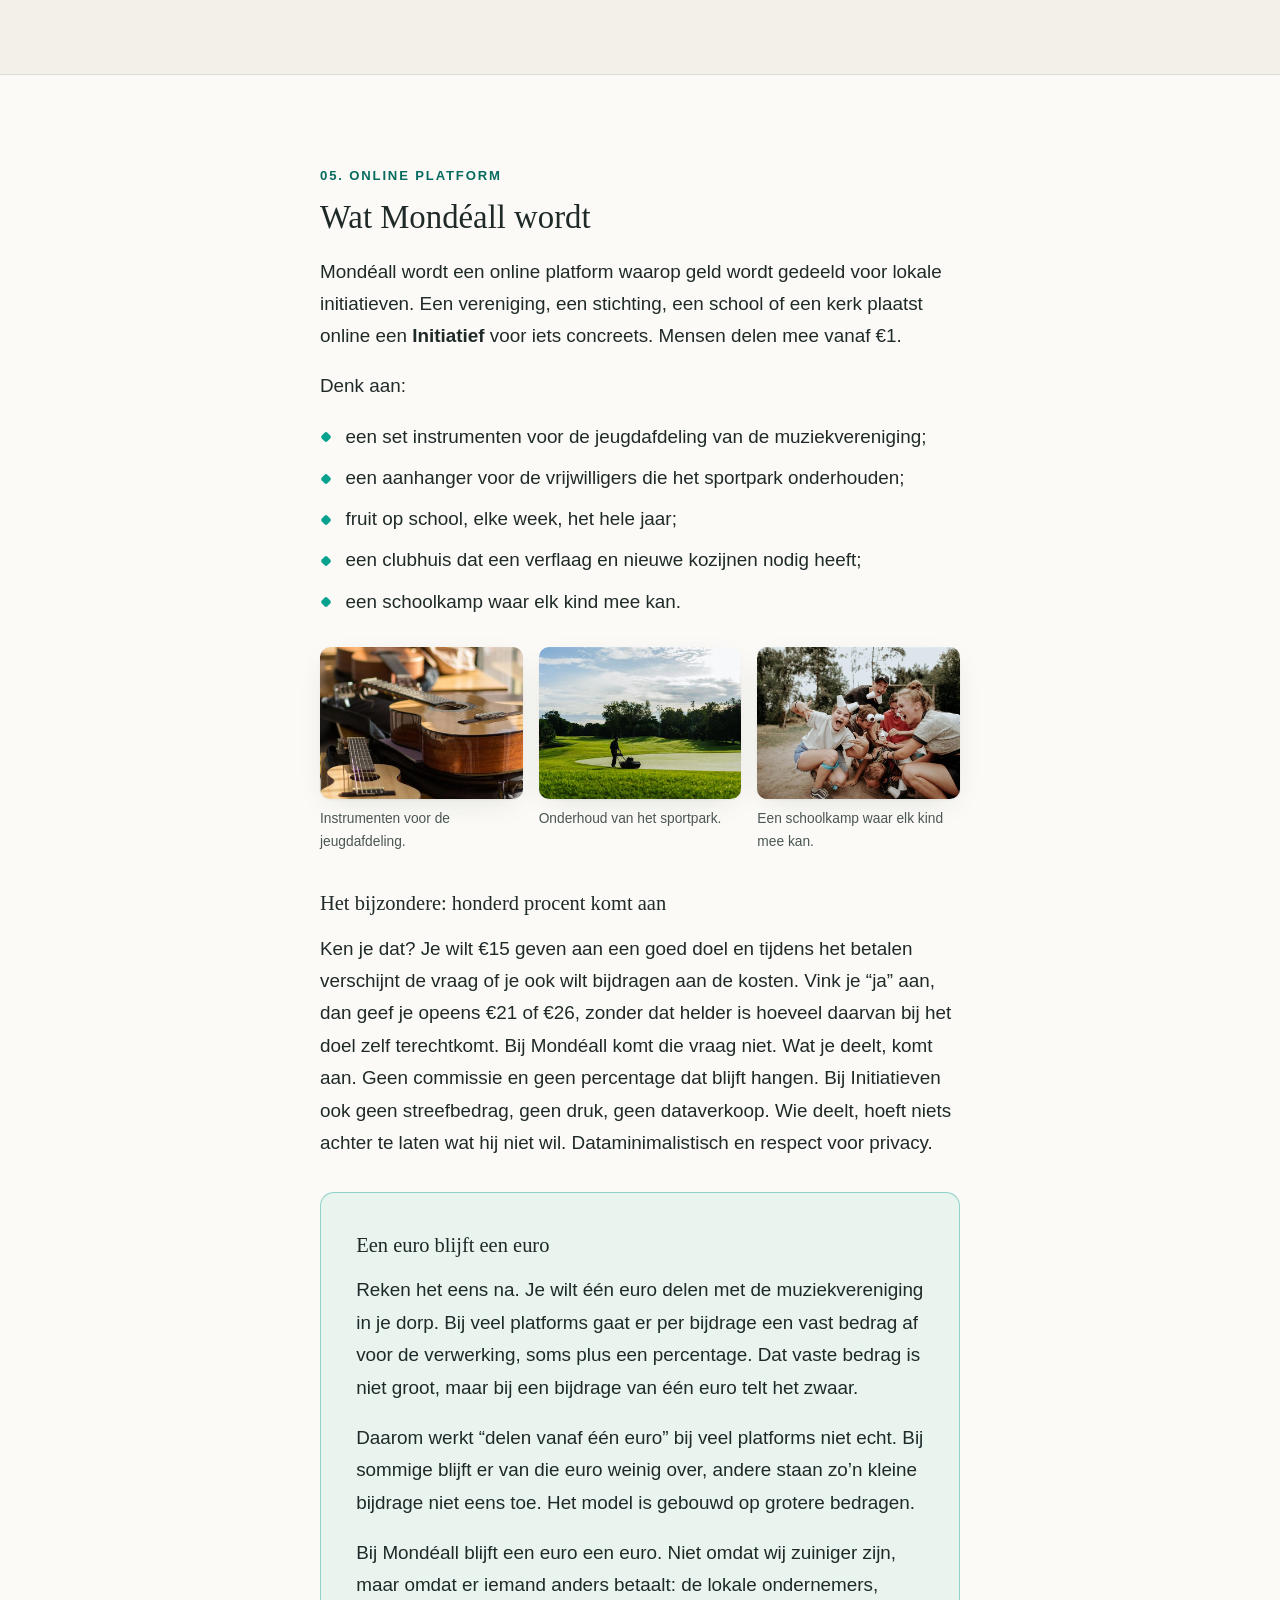
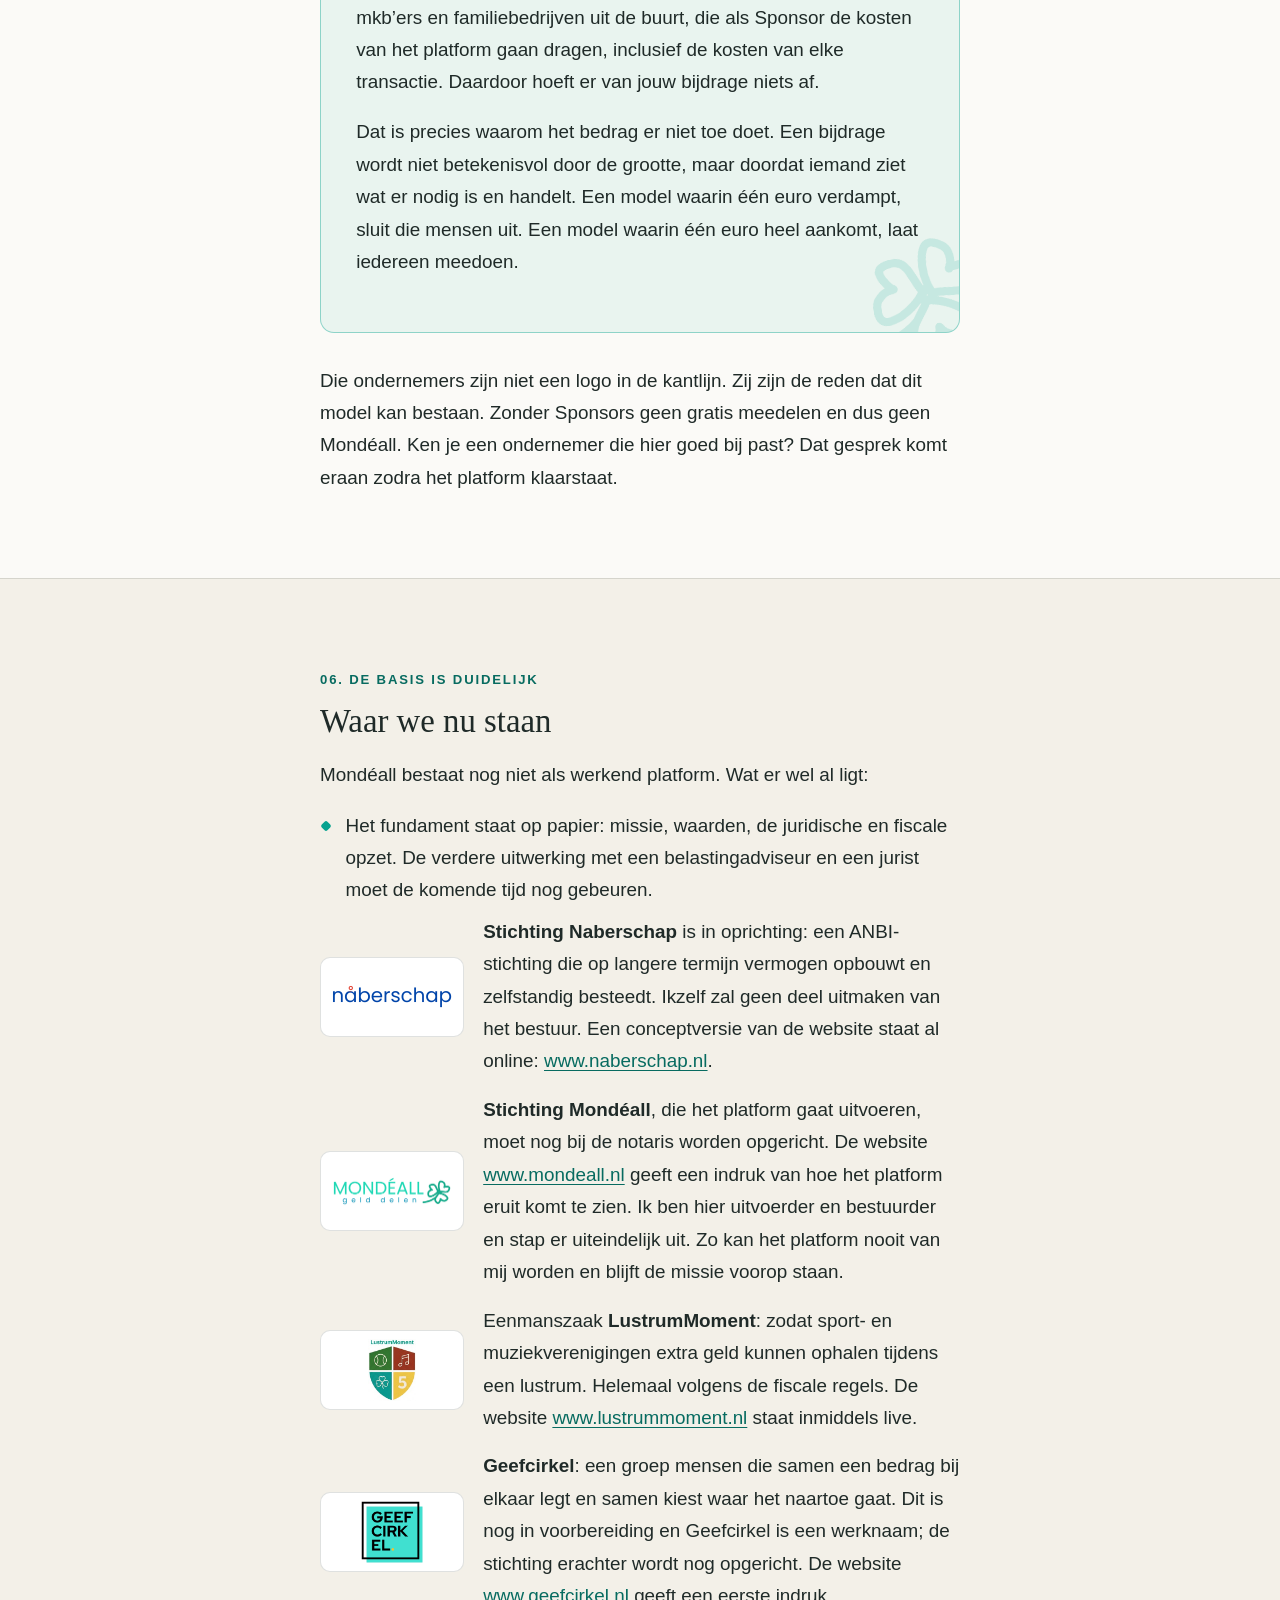
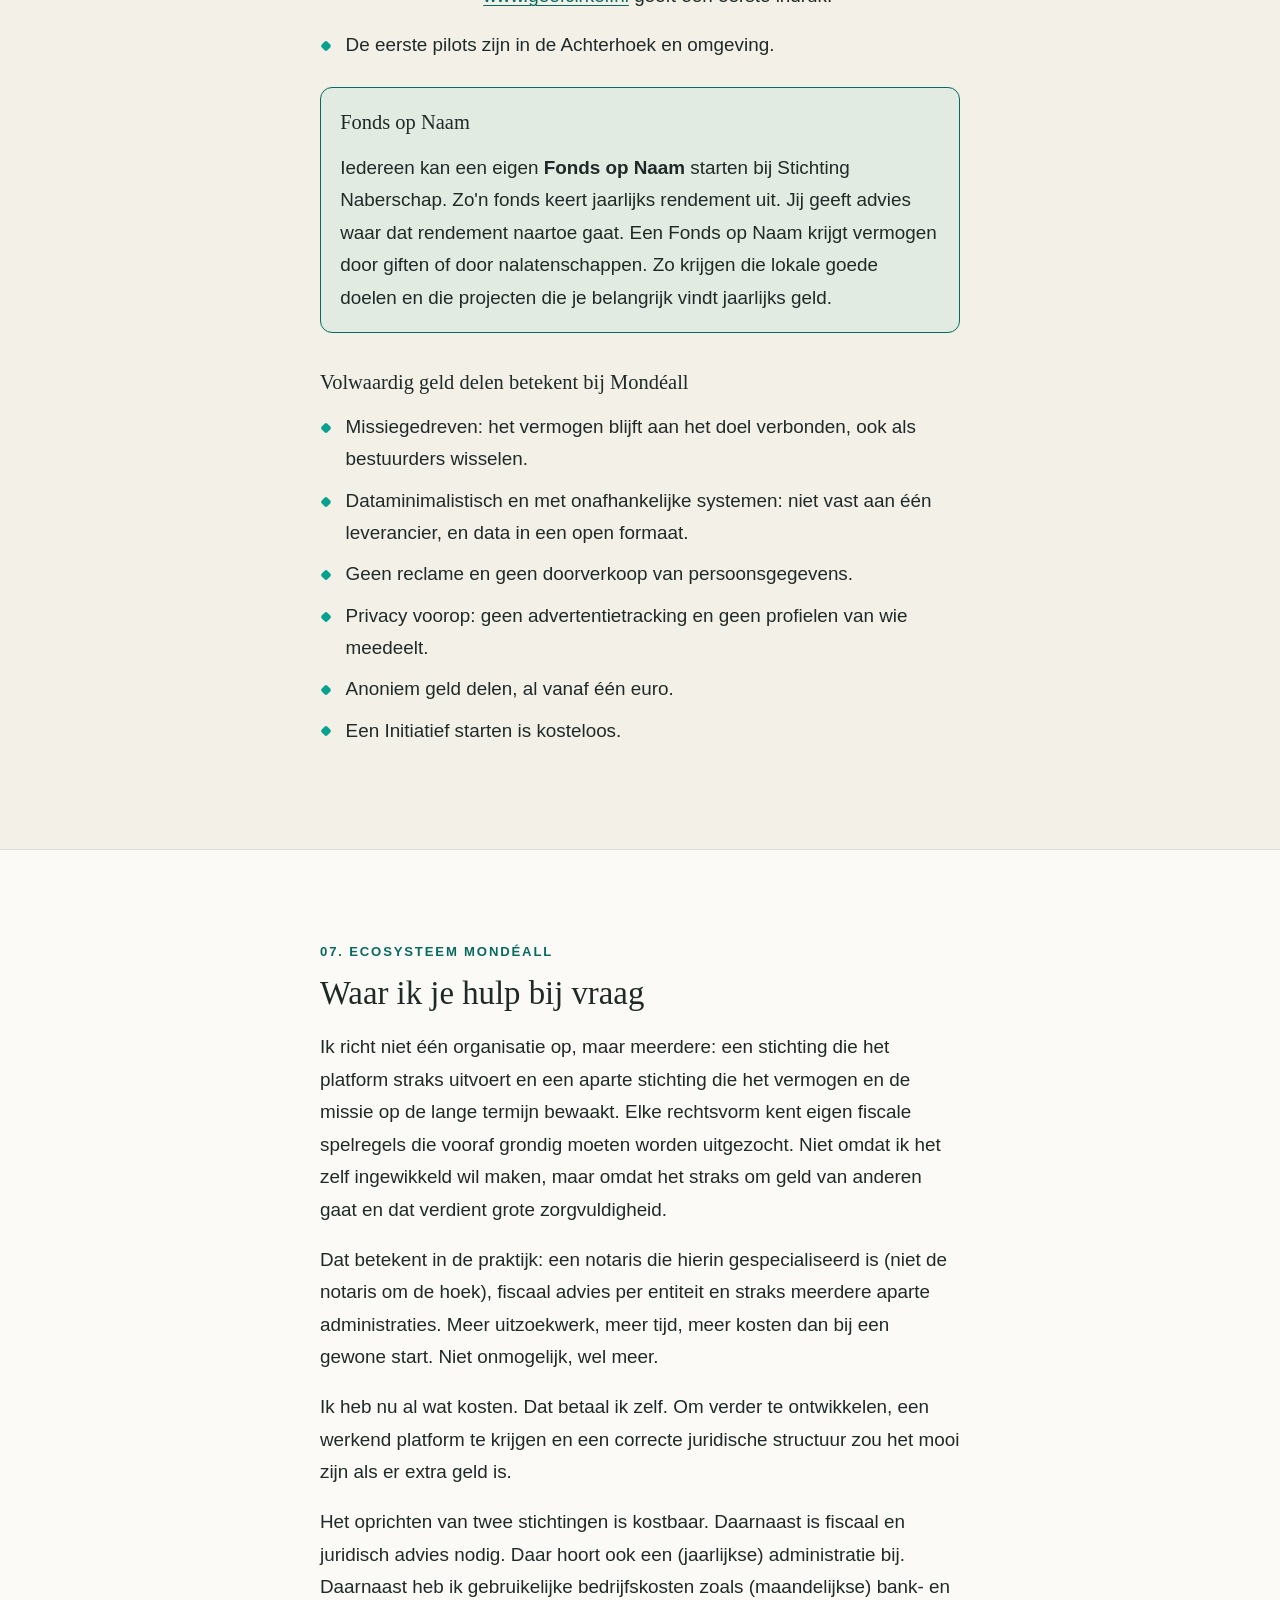
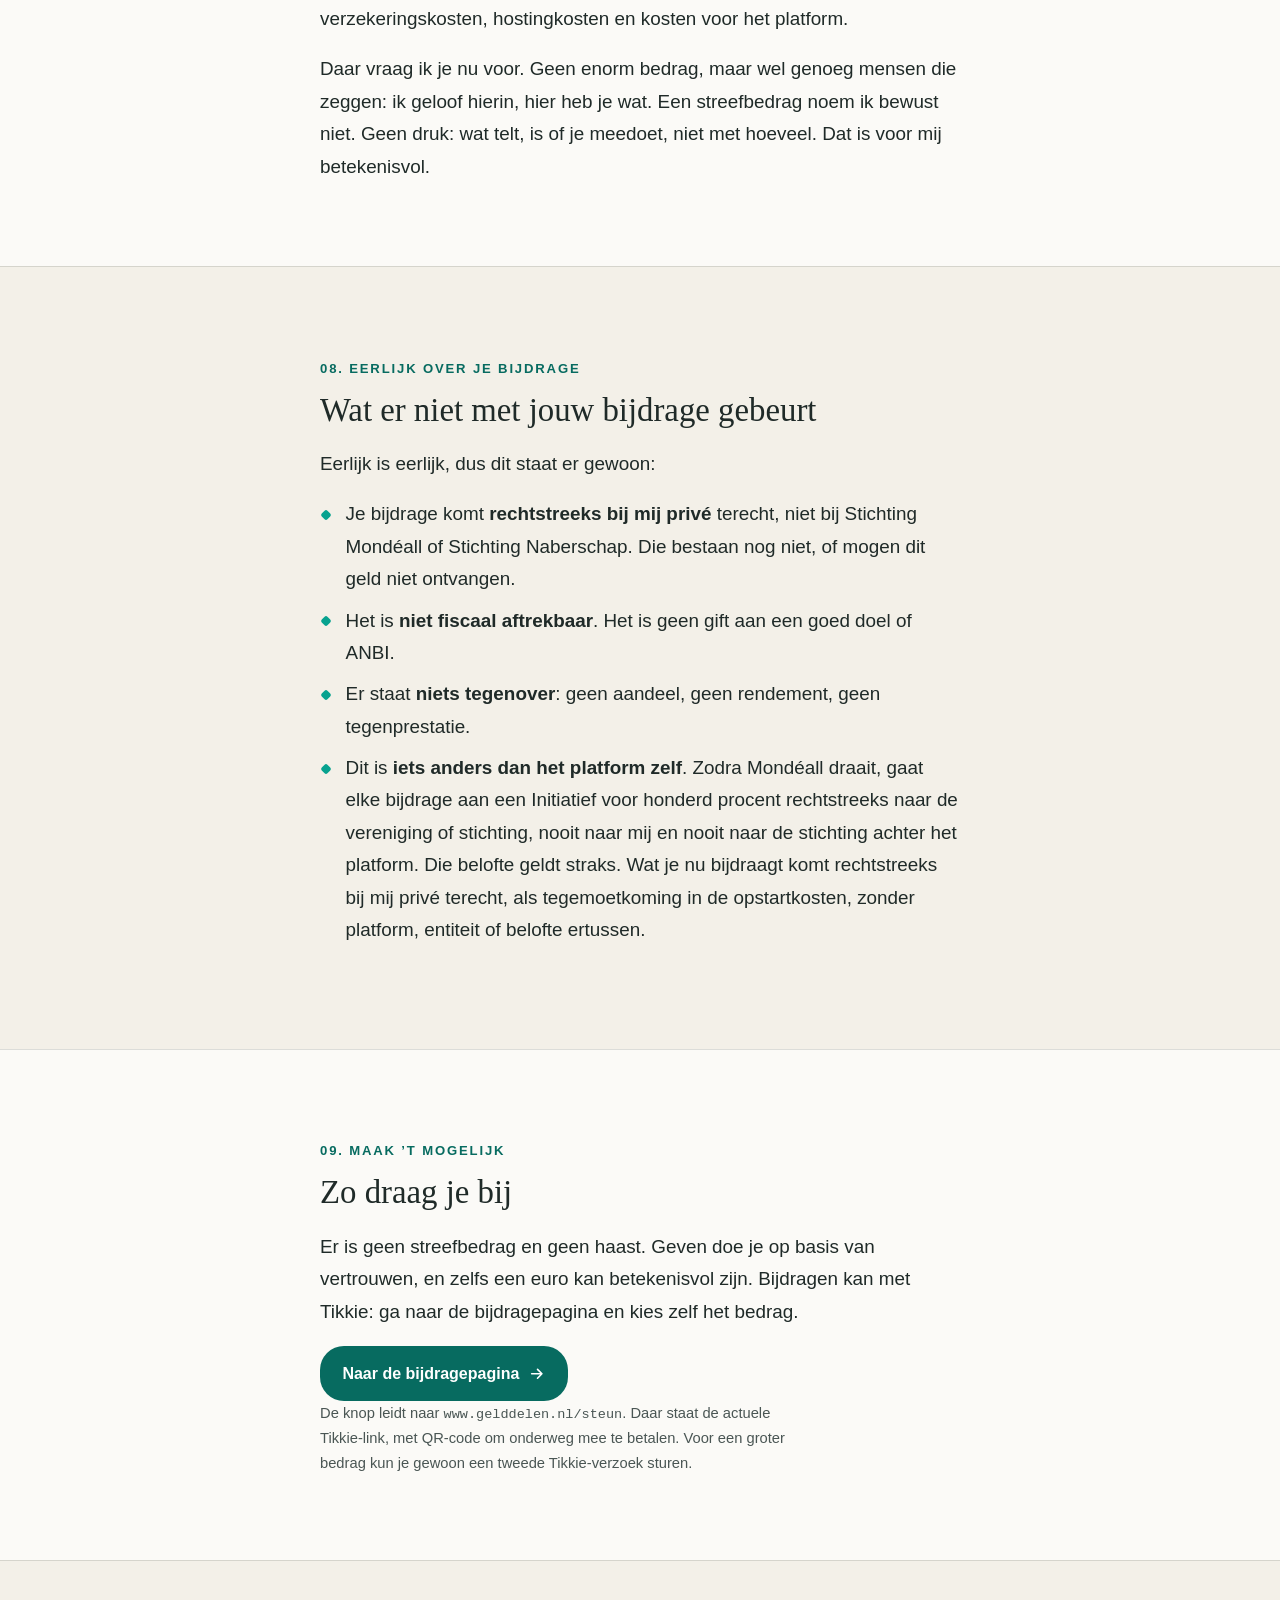
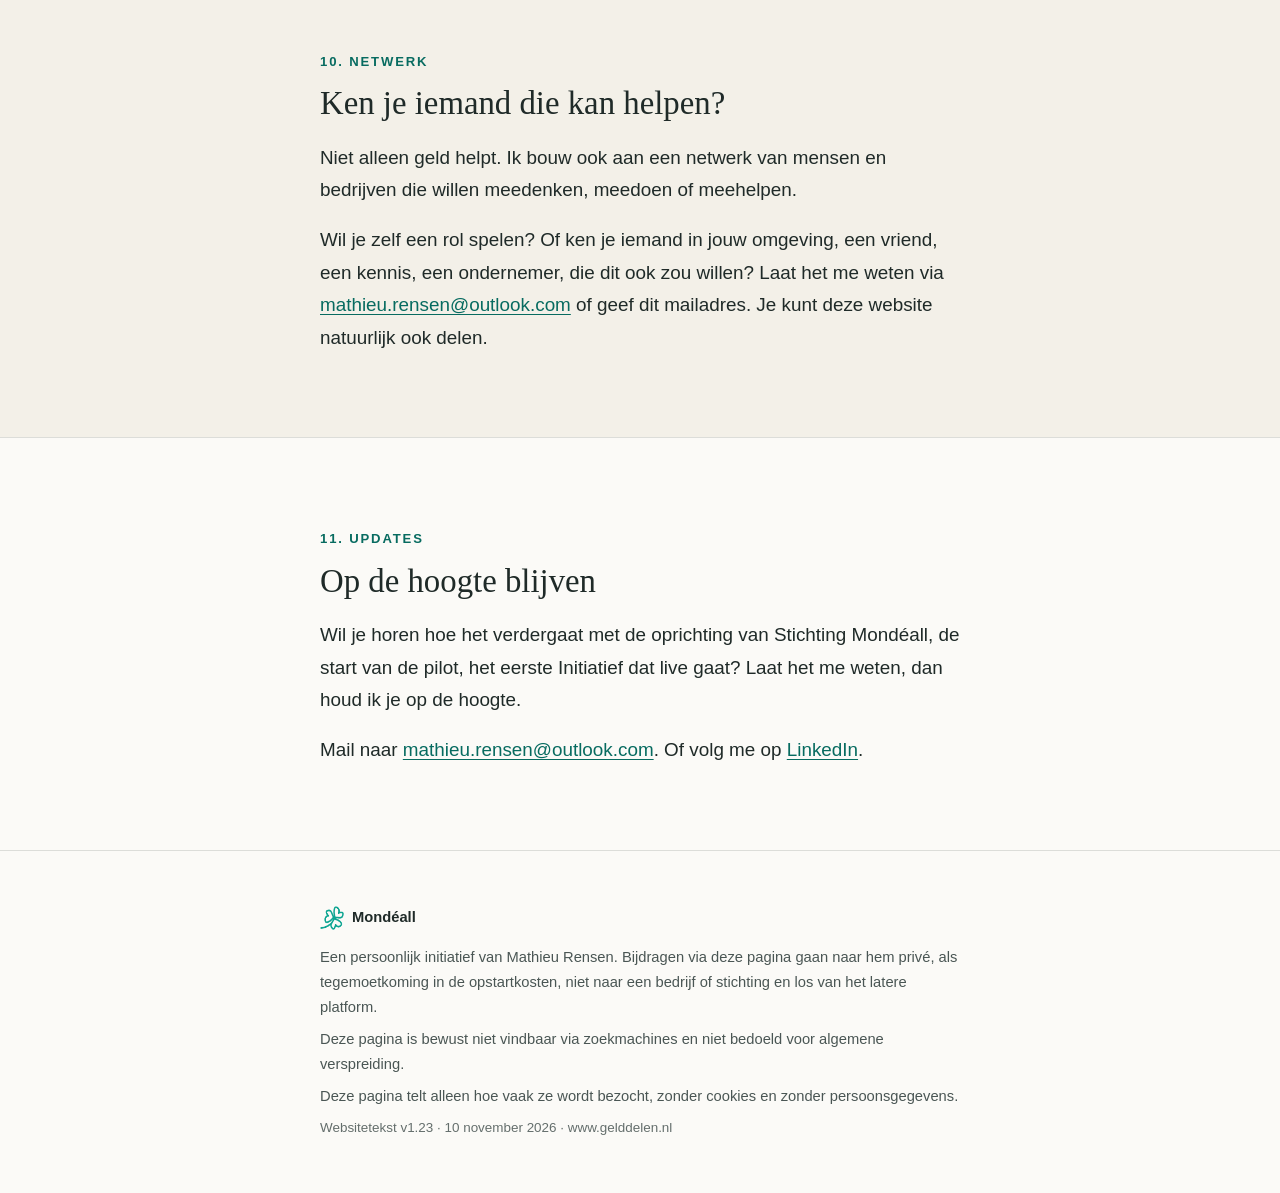
==== commit b7e384eb: "Websitetekst v1.23: mondeall.eu vervangen door mondeall.nl Co-Authored-By: Claude Sonnet 5.5 <norepl" ====
--- a/index.html
+++ b/index.html
@@ -4,7 +4,11 @@
   <meta charset="utf-8">
   <!--
     www.gelddelen.nl · informele privé-ophaalactie van Mathieu Rensen.
-    Websitetekst v1.22 · 10 november 2026.
+    Websitetekst v1.23 · 10 november 2026.
+    Changelog t.o.v. v1.22:
+      - §6: link naar het platform gewijzigd van www.mondeall.eu naar
+        www.mondeall.nl (op verzoek van Mathieu).
+    Changelog t.o.v. v1.21 (v1.22):
     Changelog t.o.v. v1.21:
       - §6: bullet + logo voor Geefcirkel met link naar www.geefcirkel.nl. Mathieu
         schreef "gcirkel.nl", maar dat domein bestaat niet; geefcirkel.nl is
@@ -538,7 +542,7 @@
             <a href="https://www.naberschap.nl" target="_blank" rel="noopener">www.naberschap.nl</a>.</span></li>
         <li class="met-logo"><span class="entiteit-logo"><img src="assets/img/logo-mondeall-bv.png" alt="" width="480" height="122" loading="lazy" decoding="async"></span><span><strong>Stichting Mondéall</strong>, die het platform gaat uitvoeren, moet
             nog bij de notaris worden opgericht. De website
-            <a href="https://www.mondeall.eu" target="_blank" rel="noopener">www.mondeall.eu</a>
+            <a href="https://www.mondeall.nl" target="_blank" rel="noopener">www.mondeall.nl</a>
             geeft een indruk van hoe het platform eruit komt te zien. Ik ben
             hier uitvoerder en bestuurder en stap er uiteindelijk uit. Zo kan
             het platform nooit van mij worden en blijft de missie voorop
@@ -702,7 +706,7 @@
        algemene verspreiding.</p>
     <p>Deze pagina telt alleen hoe vaak ze wordt bezocht, zonder cookies en
        zonder persoonsgegevens.</p>
-    <p class="foot__meta">Websitetekst v1.22 · 10 november 2026 · www.gelddelen.nl</p>
+    <p class="foot__meta">Websitetekst v1.23 · 10 november 2026 · www.gelddelen.nl</p>
   </div>
 </footer>
 
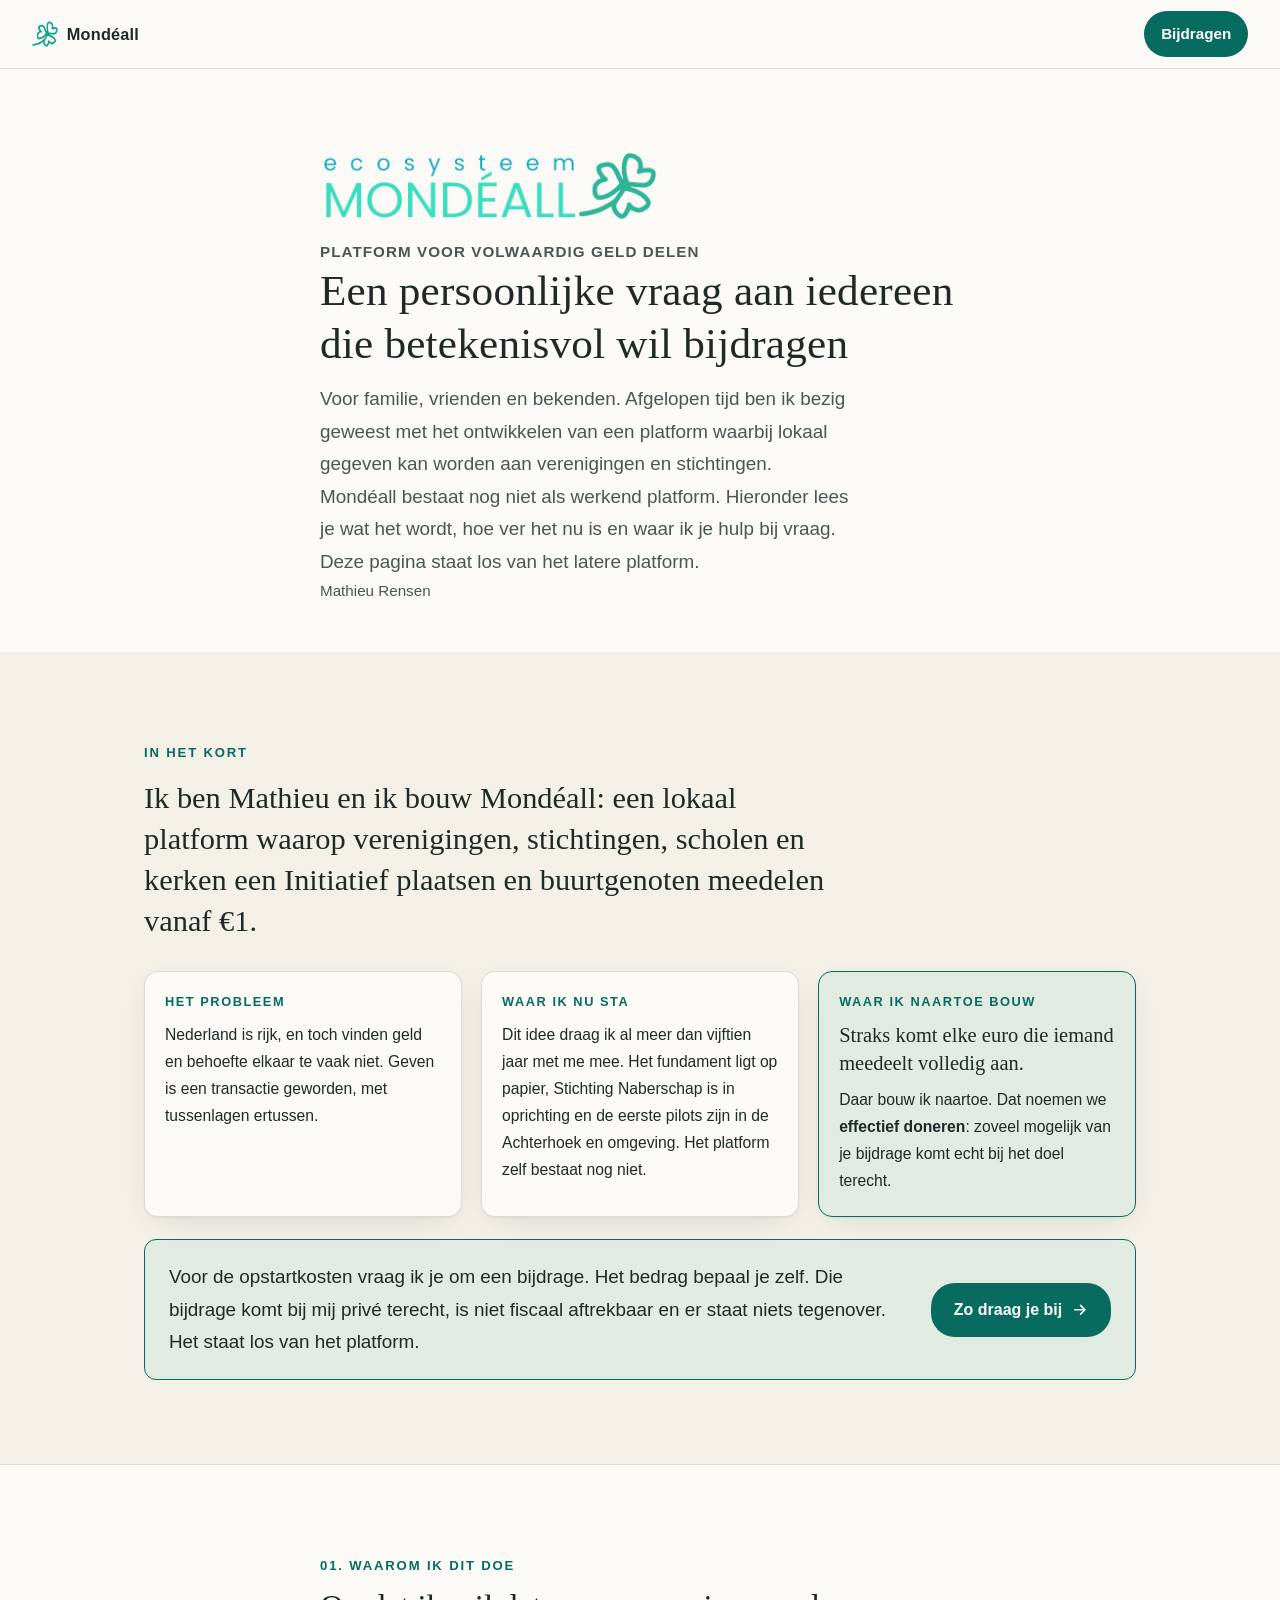
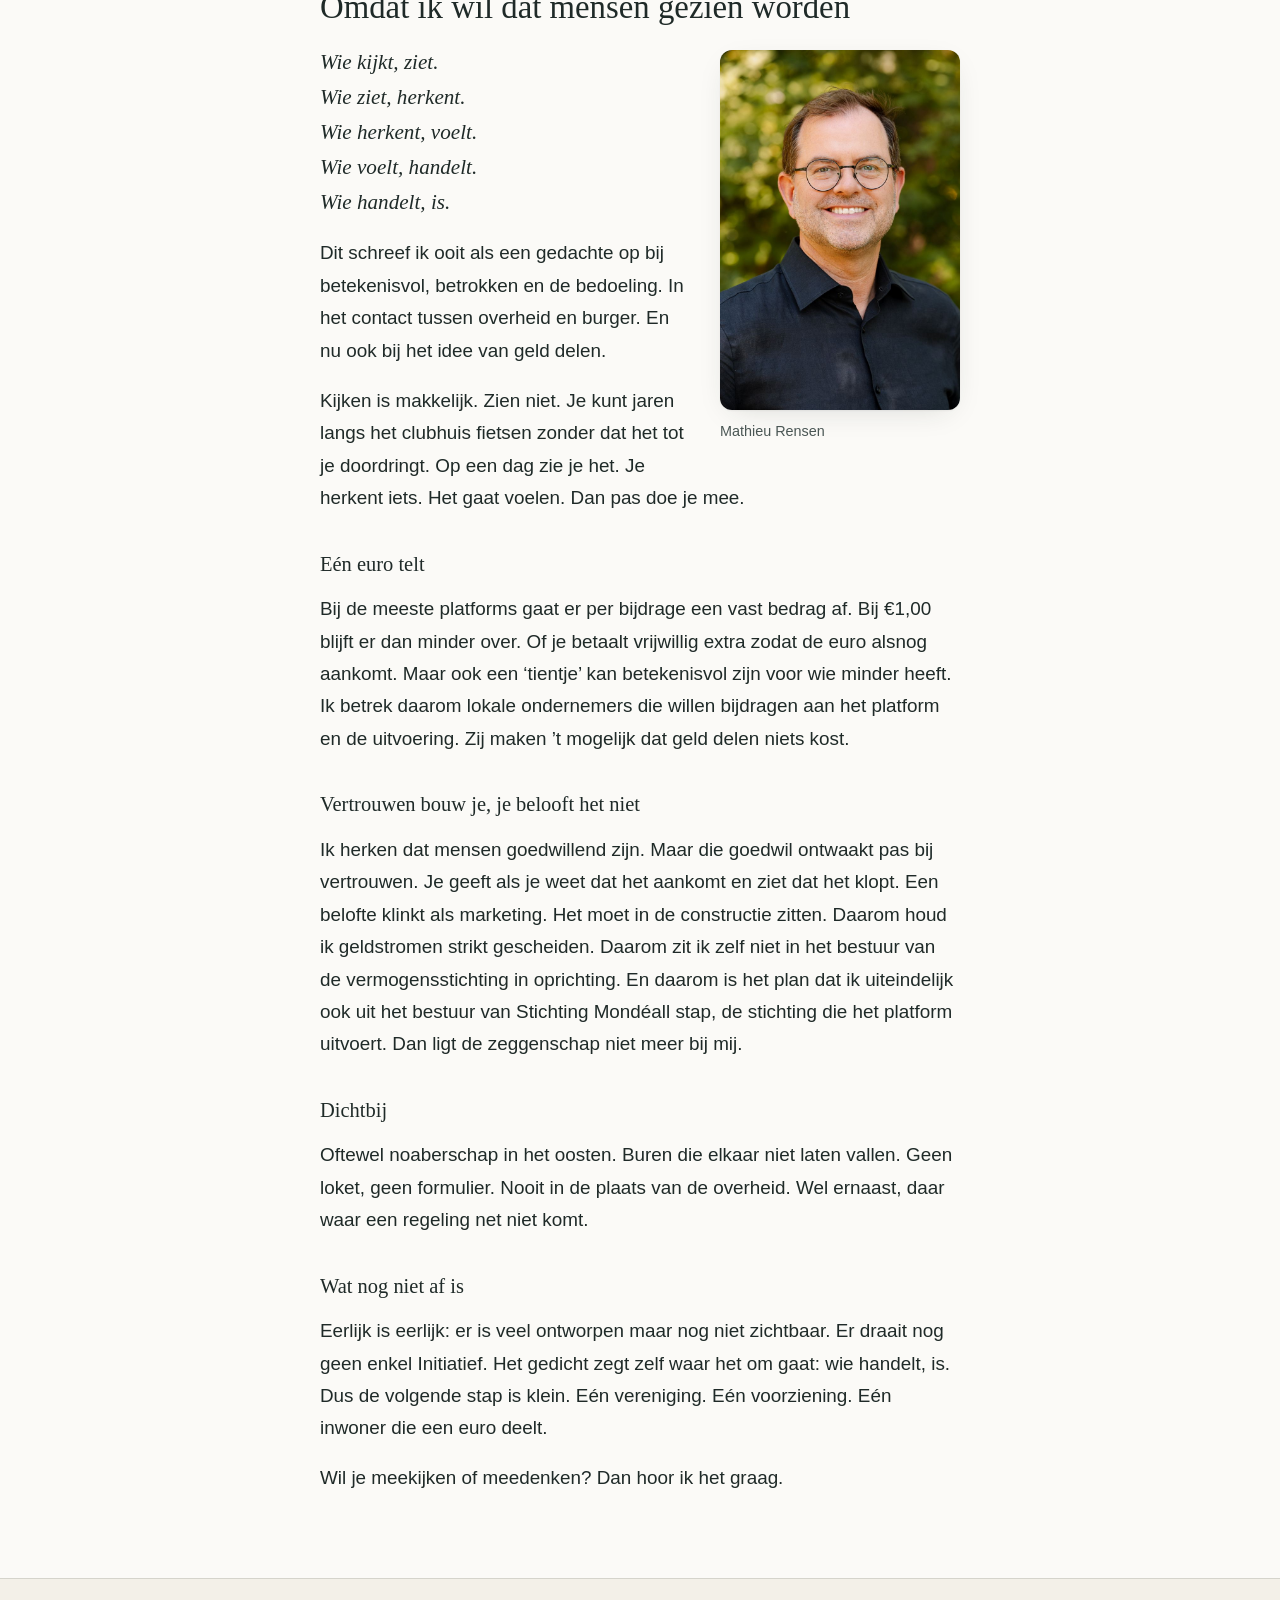
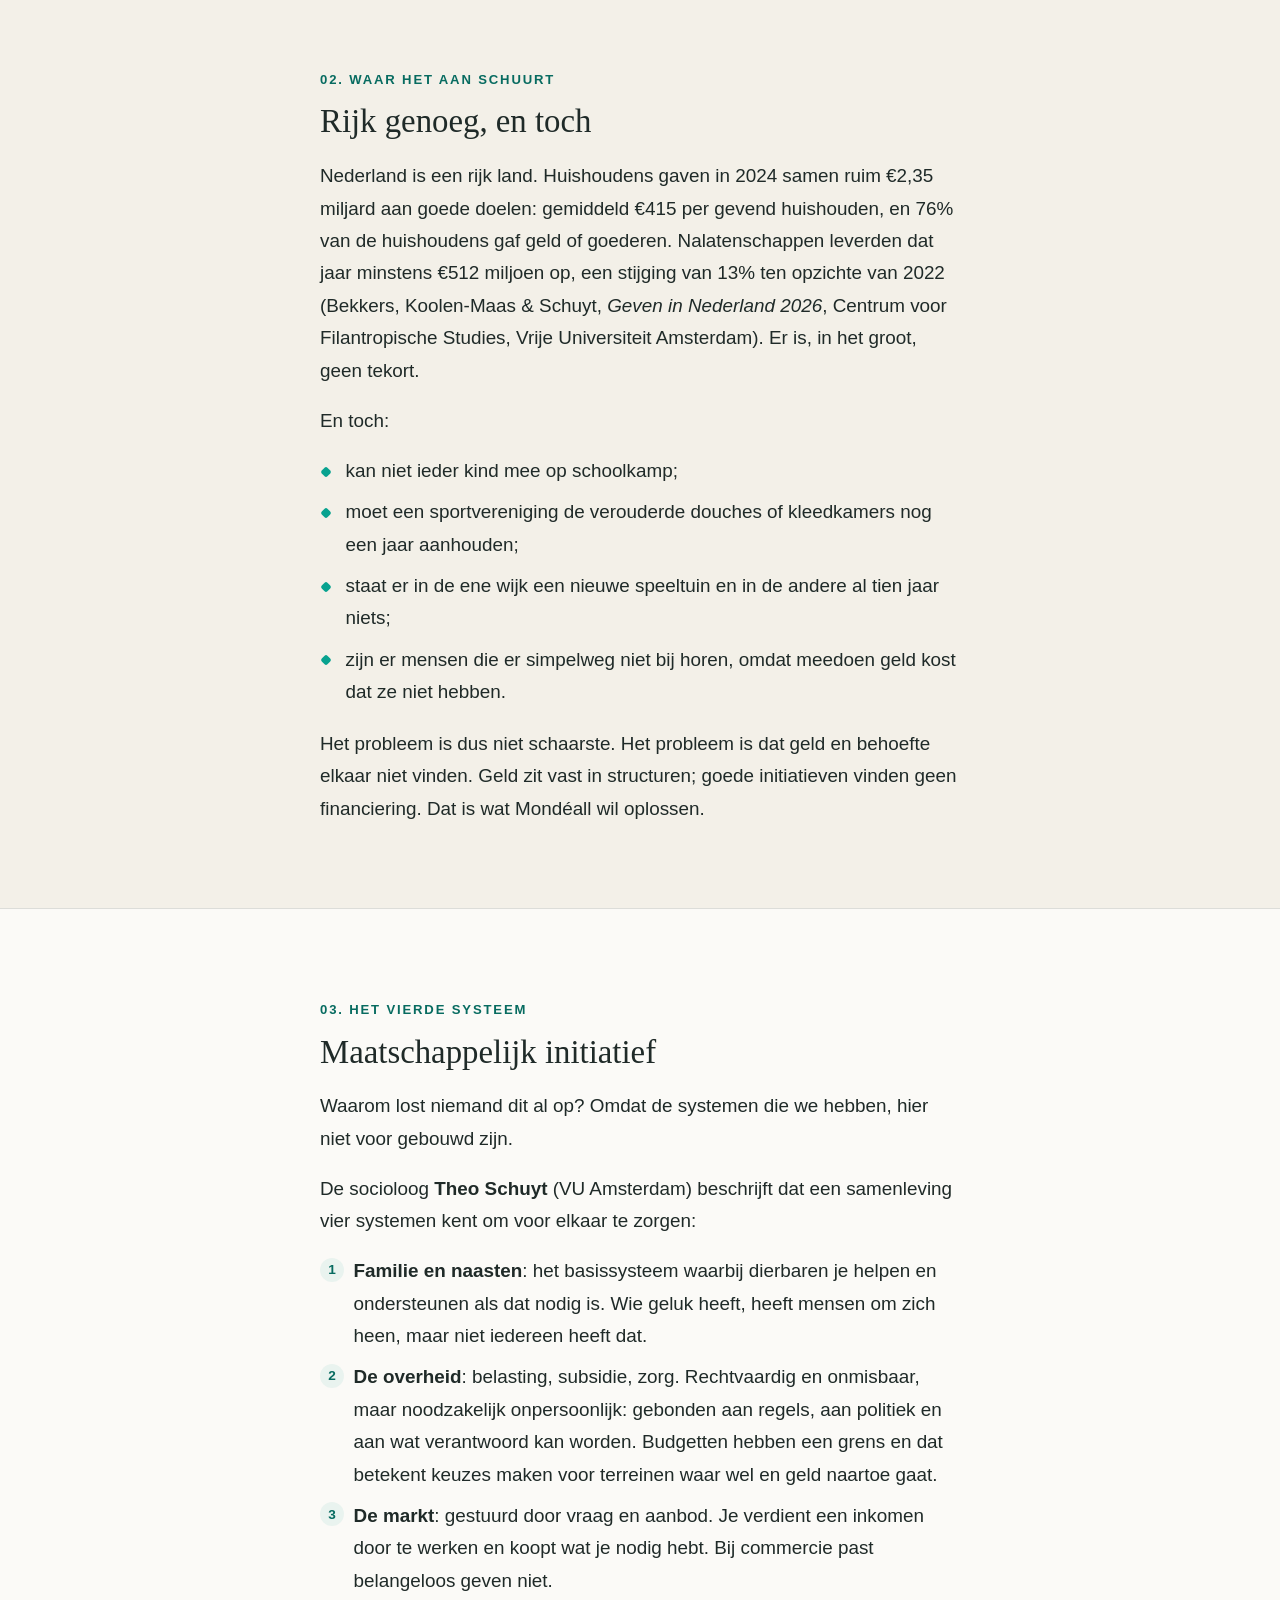
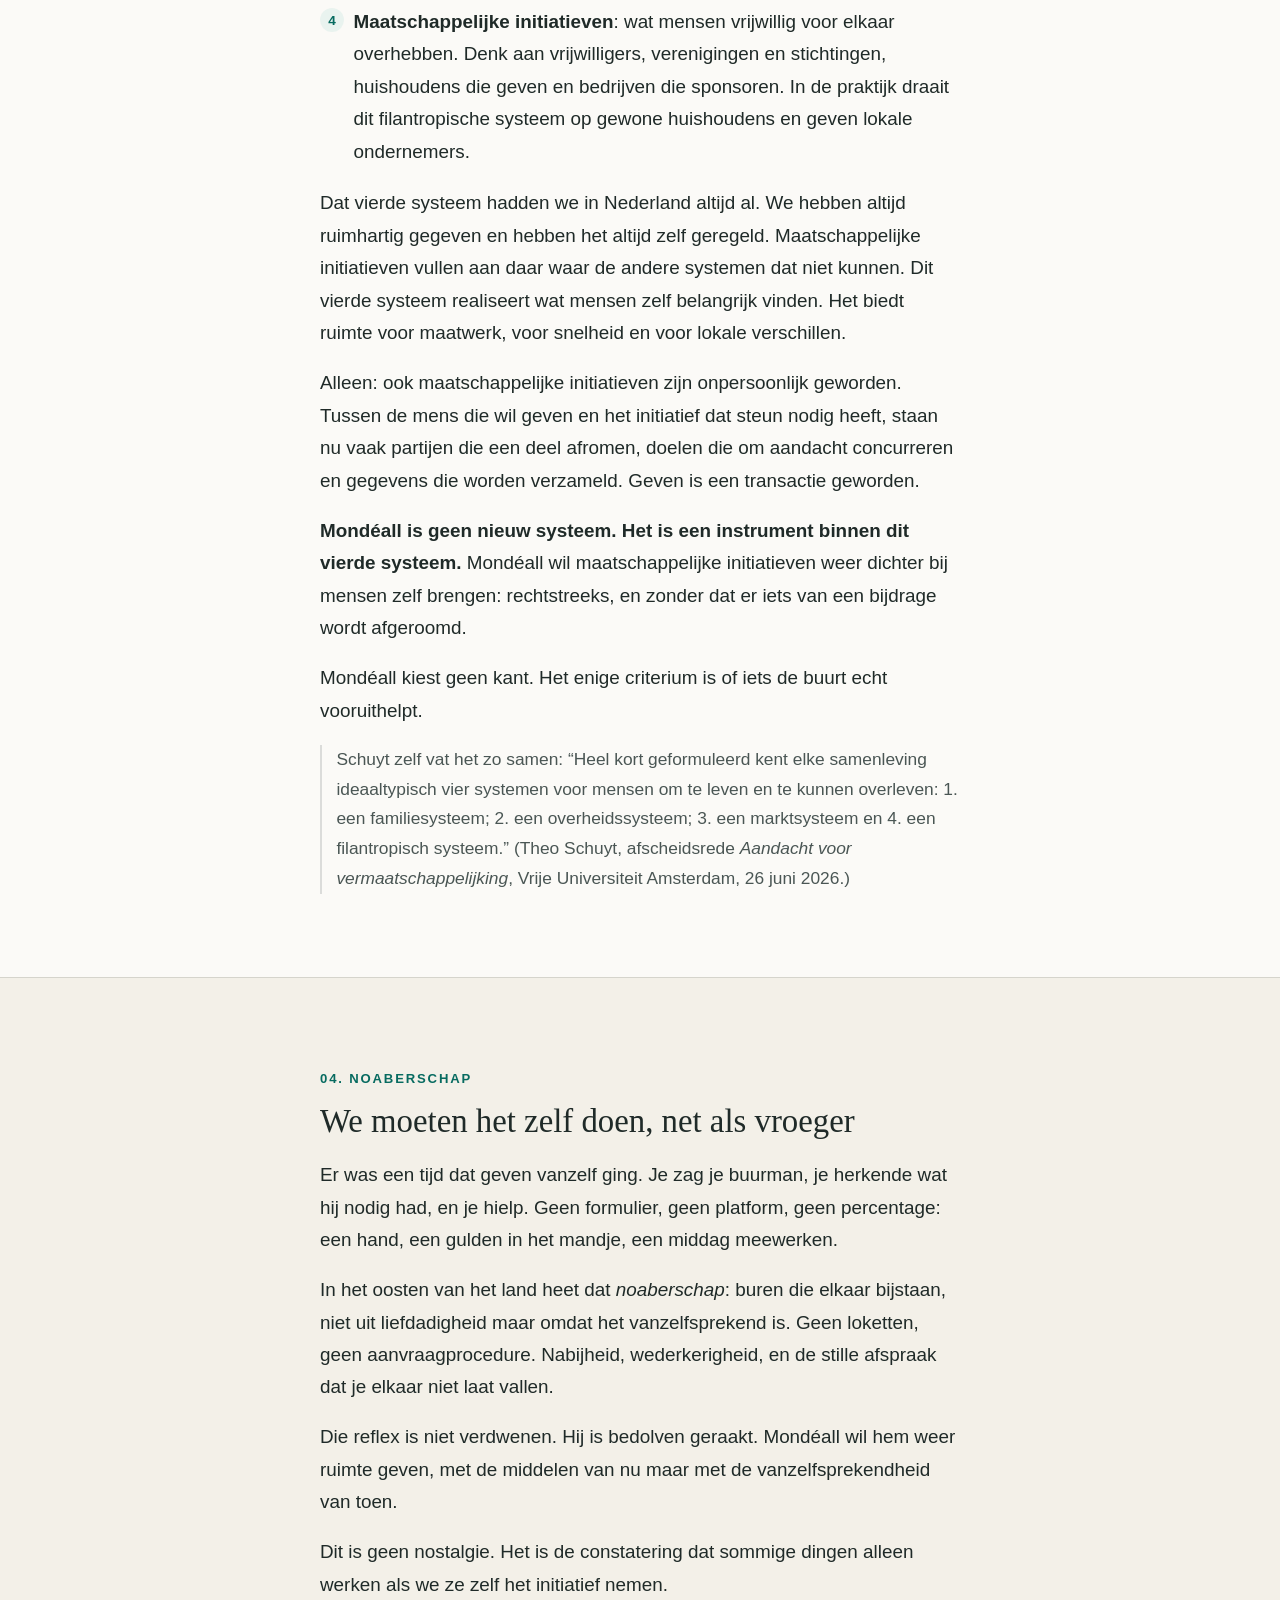
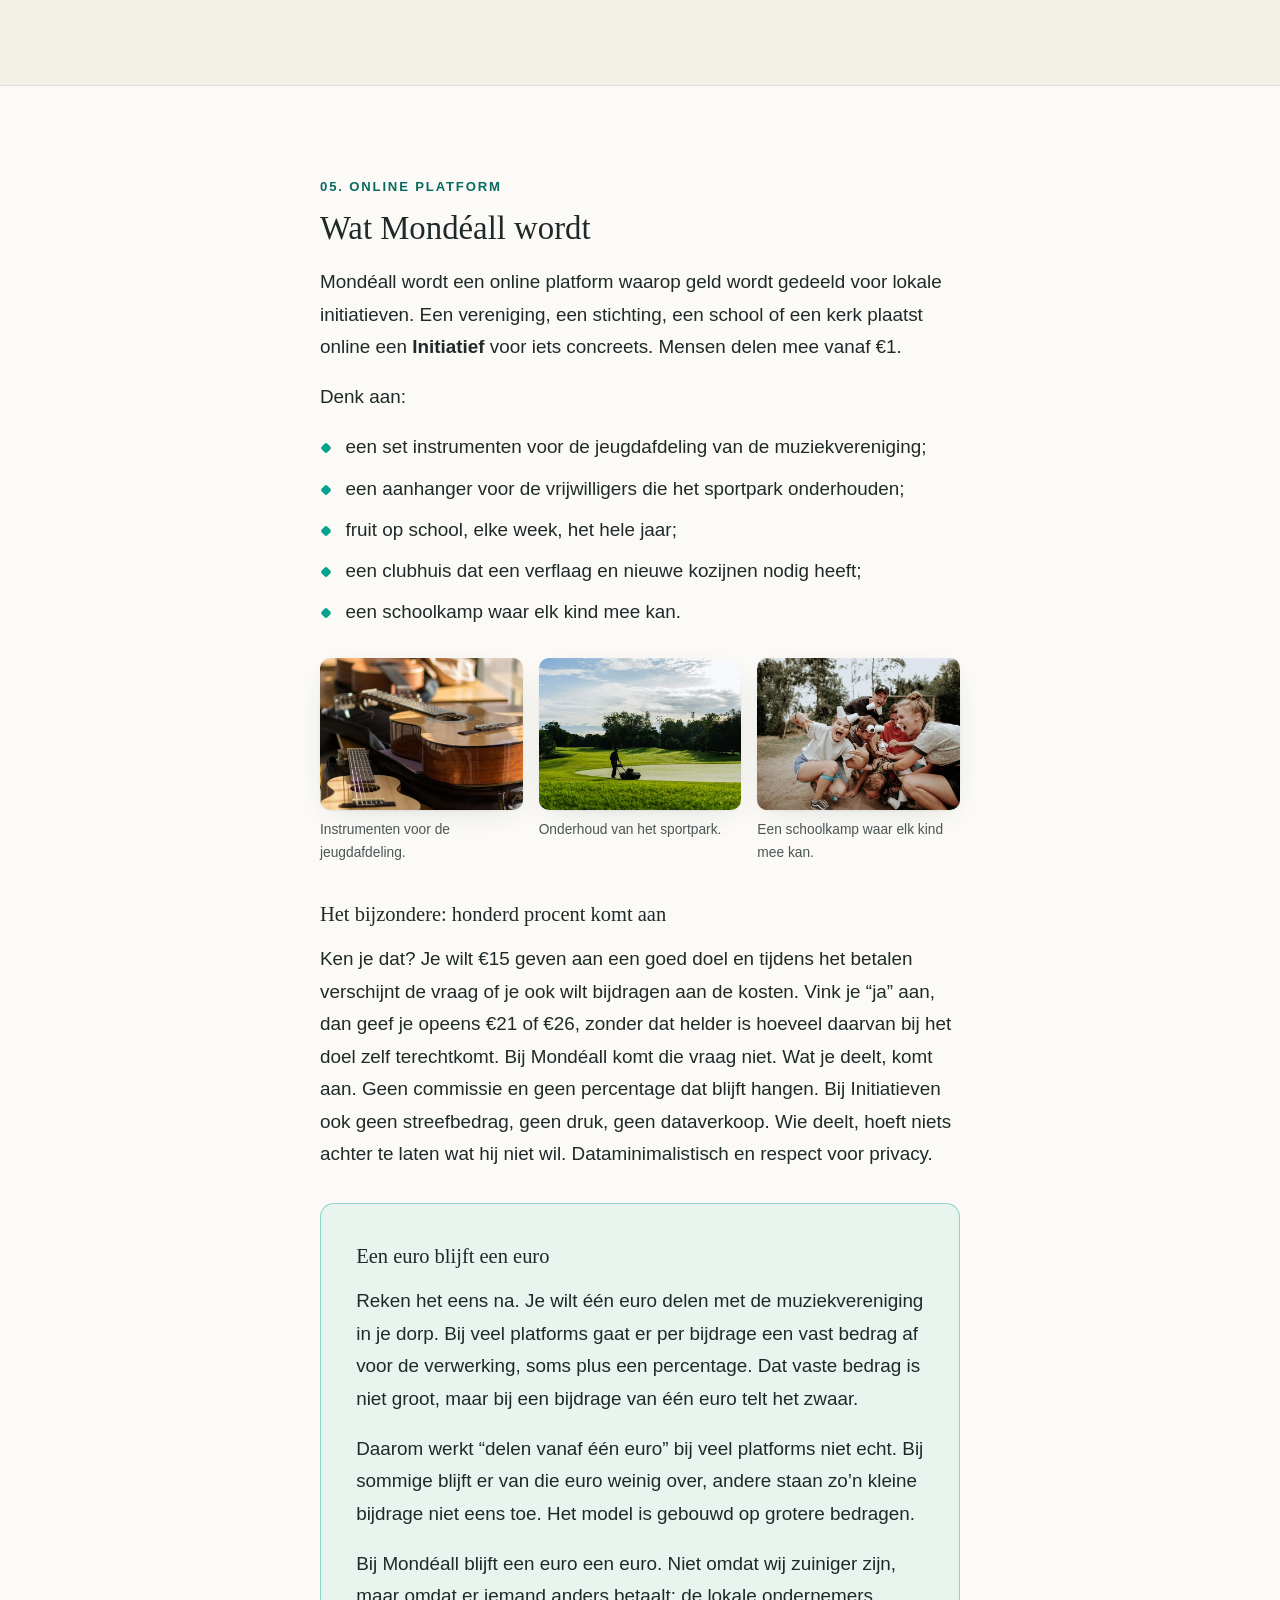
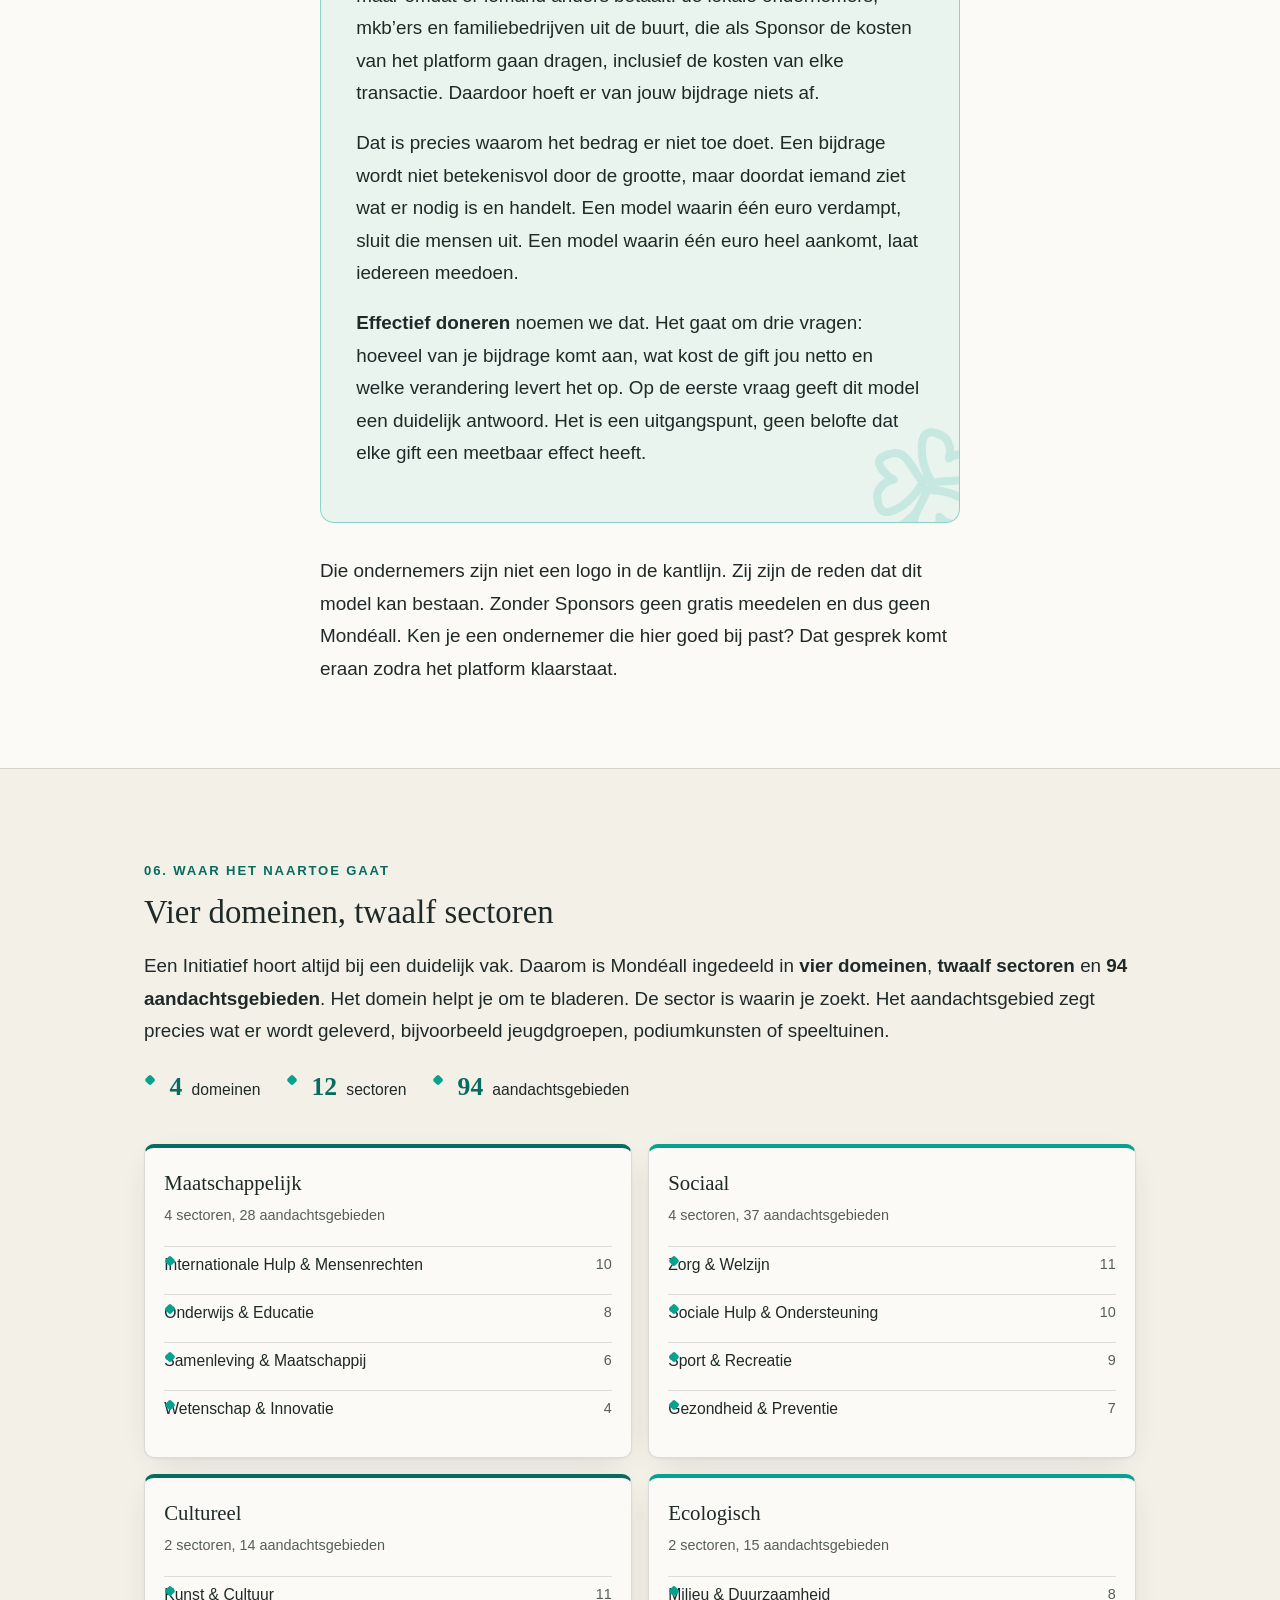
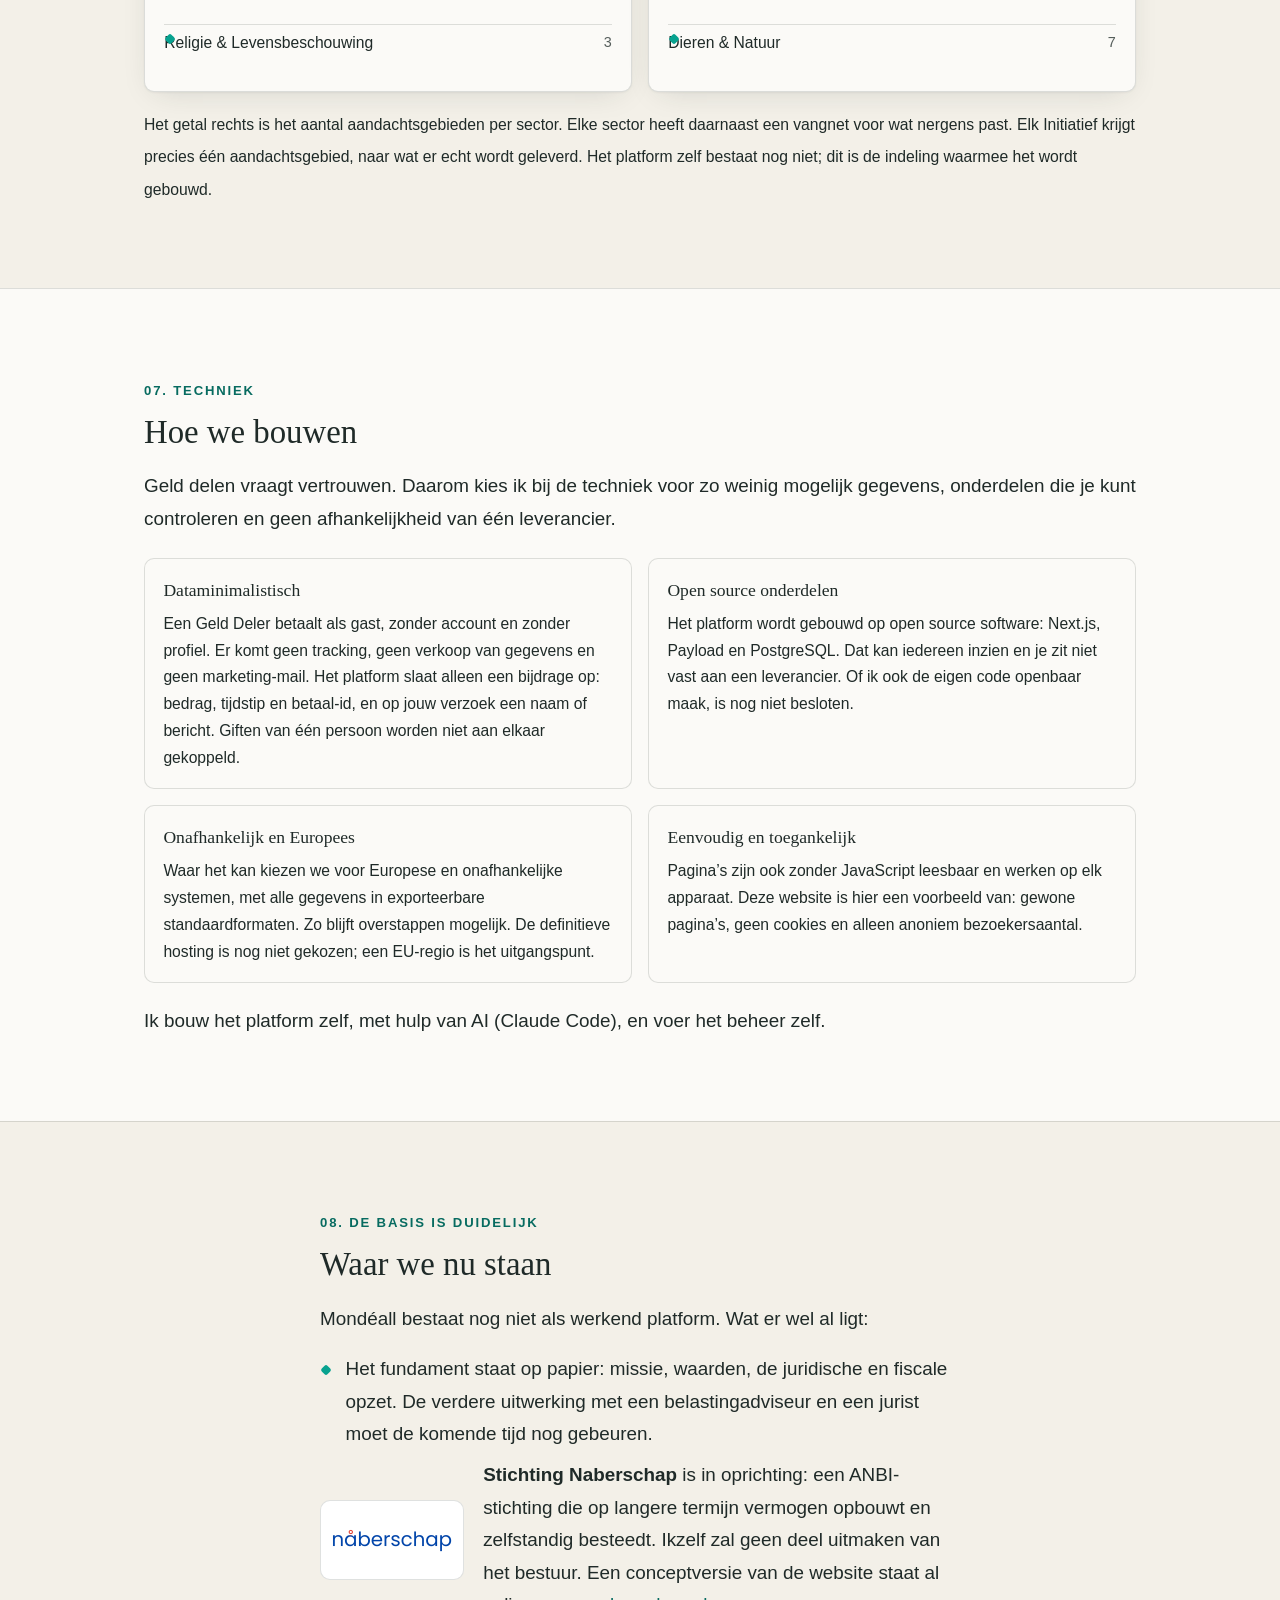
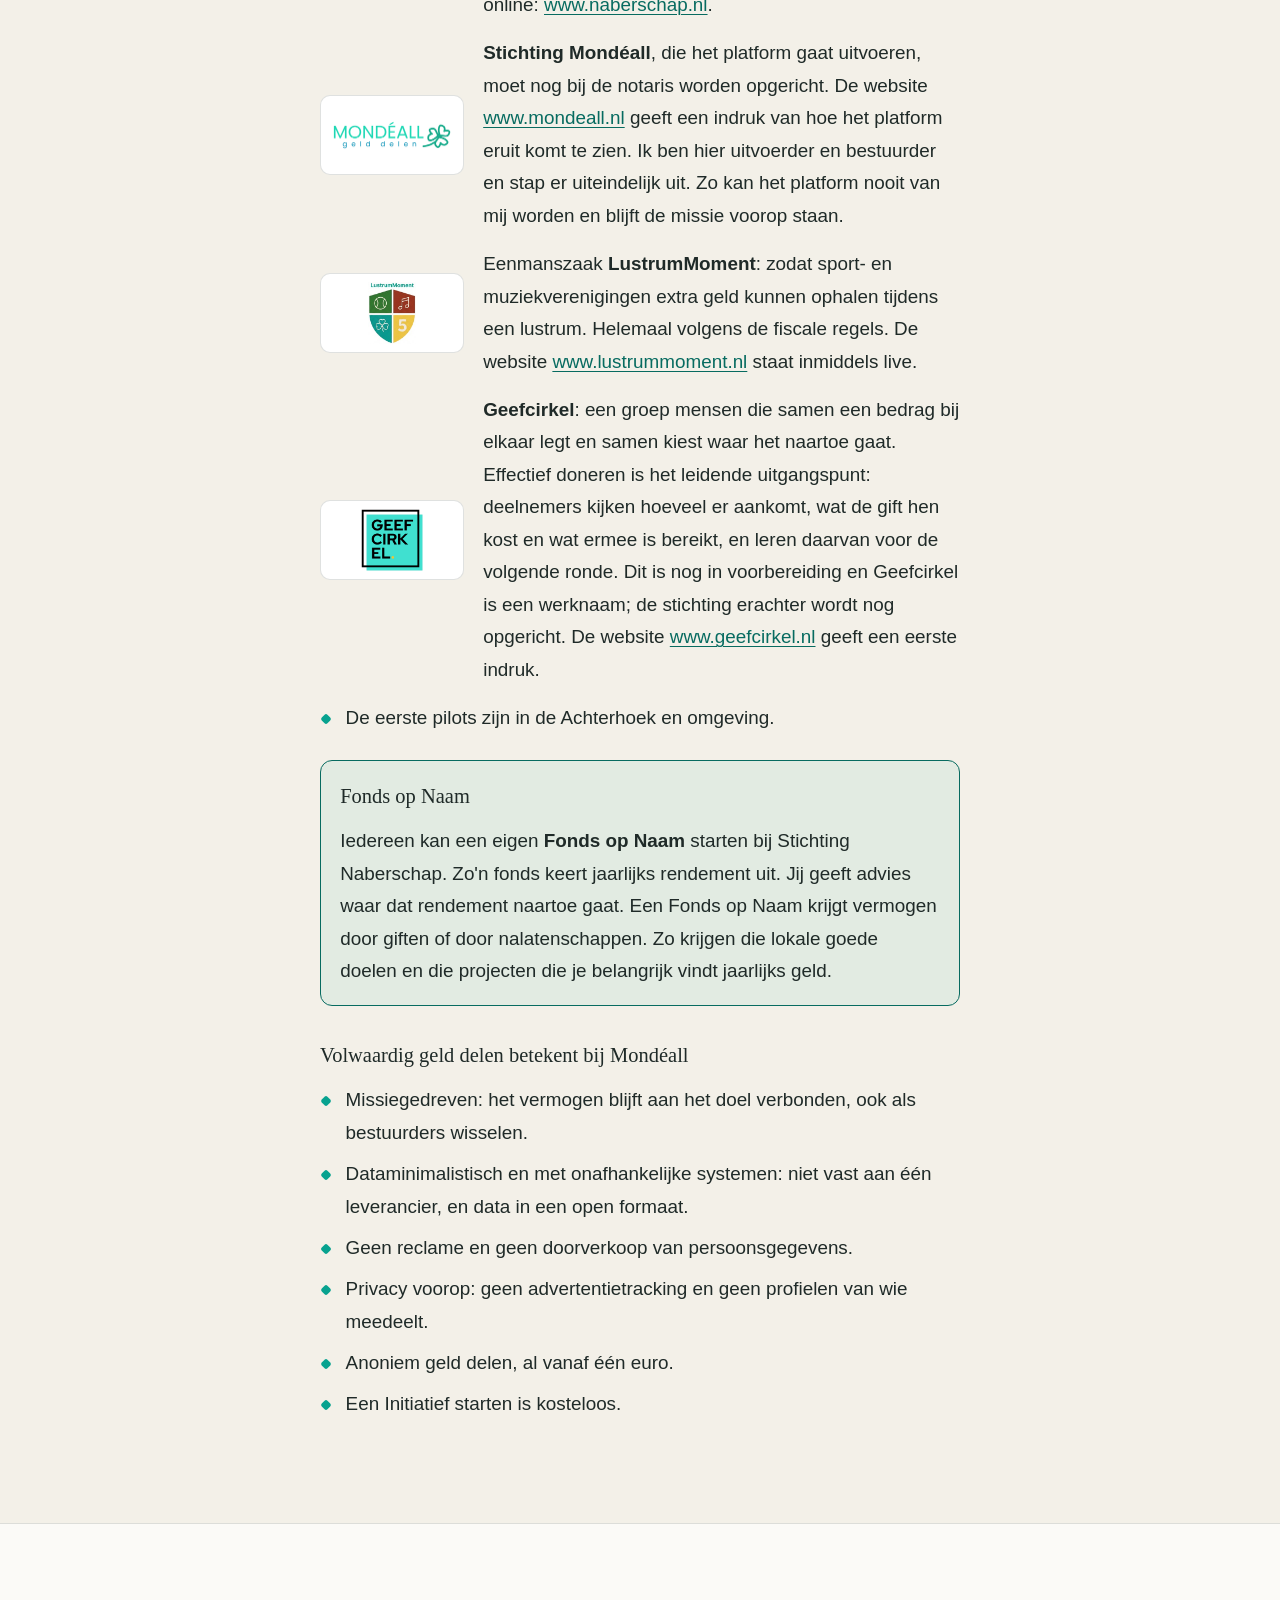
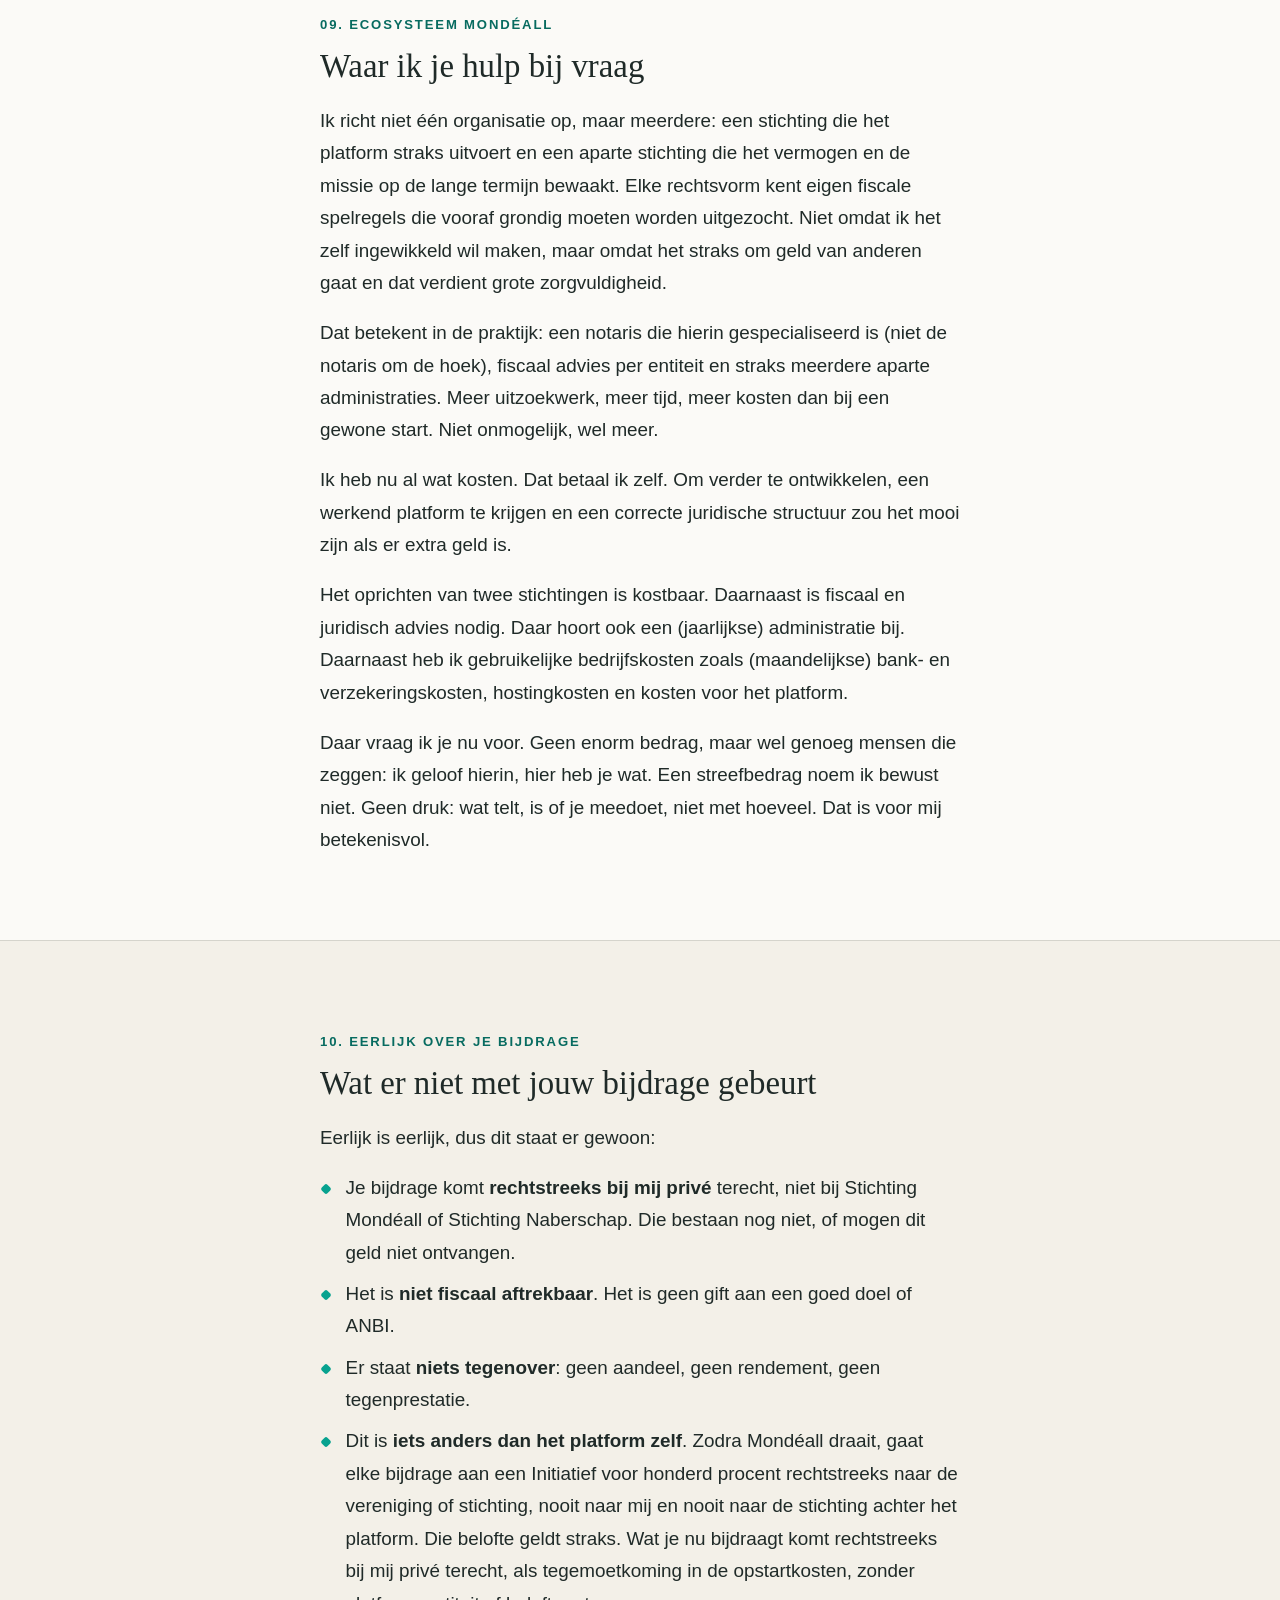
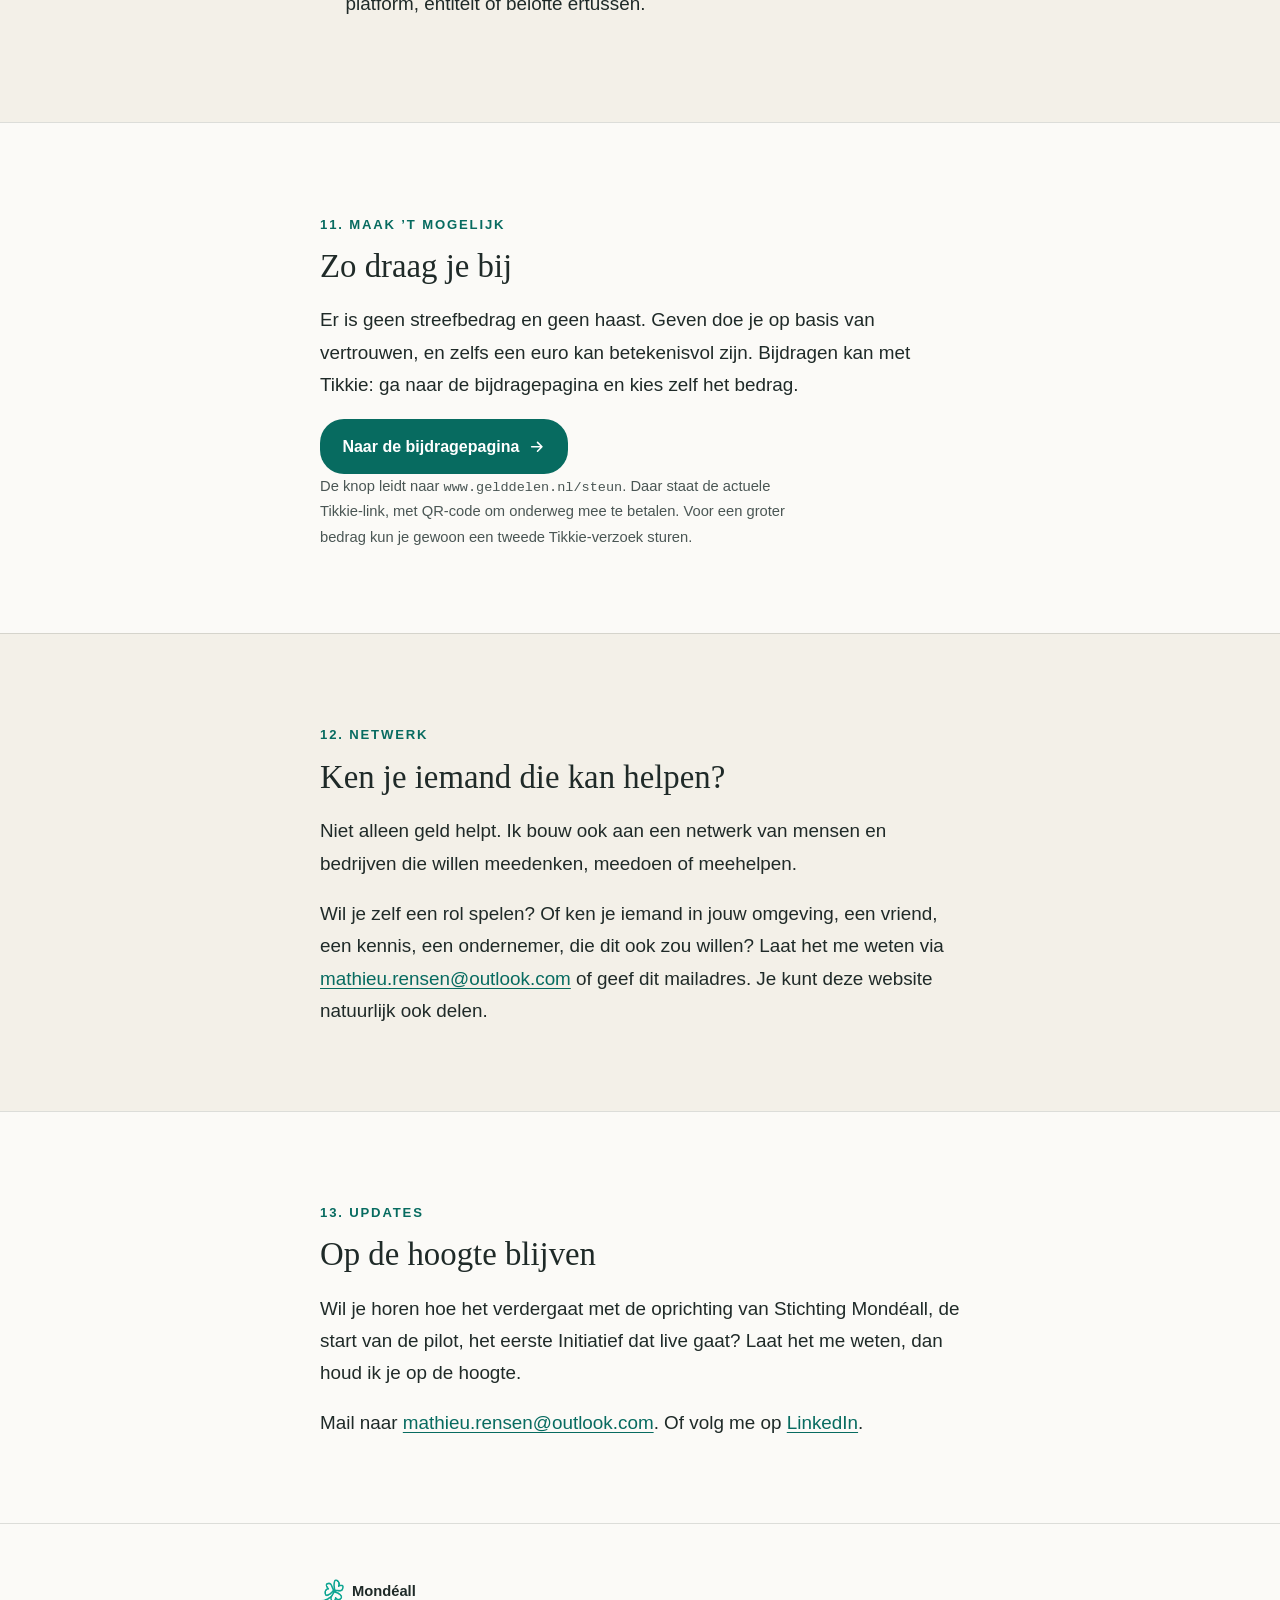
==== commit e7c50baa: "v1.24: effectief doneren, vier domeinen/twaalf sectoren, techniek Co-Authored-By: Claude Sonnet 5.5 " ====
--- a/index.html
+++ b/index.html
@@ -4,7 +4,12 @@
   <meta charset="utf-8">
   <!--
     www.gelddelen.nl · informele privé-ophaalactie van Mathieu Rensen.
-    Websitetekst v1.23 · 10 november 2026.
+    Websitetekst v1.24 · 10 november 2026.
+    Changelog t.o.v. v1.23 (v1.24):
+      - Nieuw: effectief doneren (In het kort, §5 bij "Een euro blijft een euro", §8 Geefcirkel),
+        §6 Vier domeinen, twaalf sectoren, 94 aandachtsgebieden (Gelaagdheid classificatie v1.0),
+        §7 Techniek (Besluitnotitie platformkeuze 31-10-2026). Secties 6 t/m 11 zijn 8 t/m 13.
+        OPEN: of de eigen code open source wordt; hosting nog niet gekozen.
     Changelog t.o.v. v1.22:
       - §6: link naar het platform gewijzigd van www.mondeall.eu naar
         www.mondeall.nl (op verzoek van Mathieu).
@@ -263,7 +268,7 @@
         <div class="kort__card kort__card--accent">
           <h3>Waar ik naartoe bouw</h3>
           <p class="kort__big">Straks komt elke euro die iemand meedeelt volledig aan.</p>
-          <p>Daar bouw ik naartoe.</p>
+          <p>Daar bouw ik naartoe. Dat noemen we <strong>effectief doneren</strong>: zoveel mogelijk van je bijdrage komt echt bij het doel terecht.</p>
         </div>
       </div>
 
@@ -515,6 +520,11 @@
            niet betekenisvol door de grootte, maar doordat iemand ziet wat er nodig
            is en handelt. Een model waarin één euro verdampt, sluit die mensen uit.
            Een model waarin één euro heel aankomt, laat iedereen meedoen.</p>
+        <p><strong>Effectief doneren</strong> noemen we dat. Het gaat om drie
+           vragen: hoeveel van je bijdrage komt aan, wat kost de gift jou netto
+           en welke verandering levert het op. Op de eerste vraag geeft dit model
+           een duidelijk antwoord. Het is een uitgangspunt, geen belofte dat elke
+           gift een meetbaar effect heeft.</p>
         <img class="euro__leaf" src="assets/img/klavertje.png" alt="" width="400" height="344" loading="lazy">
       </div>
 
@@ -526,9 +536,117 @@
   </section>
 
   <!-- 06 -->
+  <section class="section section--tint" id="domeinen" aria-labelledby="h-domeinen">
+    <div class="wrap wrap--wide">
+      <span class="section__kicker">06. Waar het naartoe gaat</span>
+      <h2 id="h-domeinen">Vier domeinen, twaalf sectoren</h2>
+      <p>Een Initiatief hoort altijd bij een duidelijk vak. Daarom is Mondéall
+         ingedeeld in <strong>vier domeinen</strong>, <strong>twaalf sectoren</strong>
+         en <strong>94 aandachtsgebieden</strong>. Het domein helpt je om te
+         bladeren. De sector is waarin je zoekt. Het aandachtsgebied zegt precies
+         wat er wordt geleverd, bijvoorbeeld jeugdgroepen, podiumkunsten of
+         speeltuinen.</p>
+
+      <ul class="cijfers">
+        <li><strong>4</strong> domeinen</li>
+        <li><strong>12</strong> sectoren</li>
+        <li><strong>94</strong> aandachtsgebieden</li>
+      </ul>
+
+      <div class="domeinen">
+        <div class="domein">
+          <h3>Maatschappelijk</h3>
+          <p class="domein__meta">4 sectoren, 28 aandachtsgebieden</p>
+          <ul>
+            <li><span>Internationale Hulp &amp; Mensenrechten</span><span>10</span></li>
+            <li><span>Onderwijs &amp; Educatie</span><span>8</span></li>
+            <li><span>Samenleving &amp; Maatschappij</span><span>6</span></li>
+            <li><span>Wetenschap &amp; Innovatie</span><span>4</span></li>
+          </ul>
+        </div>
+        <div class="domein domein--sociaal">
+          <h3>Sociaal</h3>
+          <p class="domein__meta">4 sectoren, 37 aandachtsgebieden</p>
+          <ul>
+            <li><span>Zorg &amp; Welzijn</span><span>11</span></li>
+            <li><span>Sociale Hulp &amp; Ondersteuning</span><span>10</span></li>
+            <li><span>Sport &amp; Recreatie</span><span>9</span></li>
+            <li><span>Gezondheid &amp; Preventie</span><span>7</span></li>
+          </ul>
+        </div>
+        <div class="domein">
+          <h3>Cultureel</h3>
+          <p class="domein__meta">2 sectoren, 14 aandachtsgebieden</p>
+          <ul>
+            <li><span>Kunst &amp; Cultuur</span><span>11</span></li>
+            <li><span>Religie &amp; Levensbeschouwing</span><span>3</span></li>
+          </ul>
+        </div>
+        <div class="domein domein--sociaal">
+          <h3>Ecologisch</h3>
+          <p class="domein__meta">2 sectoren, 15 aandachtsgebieden</p>
+          <ul>
+            <li><span>Milieu &amp; Duurzaamheid</span><span>8</span></li>
+            <li><span>Dieren &amp; Natuur</span><span>7</span></li>
+          </ul>
+        </div>
+      </div>
+      <p><small>Het getal rechts is het aantal aandachtsgebieden per sector. Elke
+         sector heeft daarnaast een vangnet voor wat nergens past. Elk Initiatief
+         krijgt precies één aandachtsgebied, naar wat er echt wordt geleverd. Het
+         platform zelf bestaat nog niet; dit is de indeling waarmee het wordt
+         gebouwd.</small></p>
+    </div>
+  </section>
+
+  <!-- 07 -->
+  <section class="section" id="techniek" aria-labelledby="h-techniek">
+    <div class="wrap wrap--wide">
+      <span class="section__kicker">07. Techniek</span>
+      <h2 id="h-techniek">Hoe we bouwen</h2>
+      <p>Geld delen vraagt vertrouwen. Daarom kies ik bij de techniek voor
+         zo weinig mogelijk gegevens, onderdelen die je kunt controleren en geen
+         afhankelijkheid van één leverancier.</p>
+
+      <div class="techniek">
+        <div class="techniek__item">
+          <h3>Dataminimalistisch</h3>
+          <p>Een Geld Deler betaalt als gast, zonder account en zonder profiel.
+             Er komt geen tracking, geen verkoop van gegevens en geen marketing-mail.
+             Het platform slaat alleen een bijdrage op: bedrag, tijdstip en
+             betaal-id, en op jouw verzoek een naam of bericht. Giften van één
+             persoon worden niet aan elkaar gekoppeld.</p>
+        </div>
+        <div class="techniek__item">
+          <h3>Open source onderdelen</h3>
+          <p>Het platform wordt gebouwd op open source software: Next.js,
+             Payload en PostgreSQL. Dat kan iedereen inzien en je zit niet vast
+             aan een leverancier. Of ik ook de eigen code openbaar maak, is nog
+             niet besloten.</p>
+        </div>
+        <div class="techniek__item">
+          <h3>Onafhankelijk en Europees</h3>
+          <p>Waar het kan kiezen we voor Europese en onafhankelijke systemen,
+             met alle gegevens in exporteerbare standaardformaten. Zo blijft
+             overstappen mogelijk. De definitieve hosting is nog niet gekozen;
+             een EU-regio is het uitgangspunt.</p>
+        </div>
+        <div class="techniek__item">
+          <h3>Eenvoudig en toegankelijk</h3>
+          <p>Pagina&rsquo;s zijn ook zonder JavaScript leesbaar en werken op elk
+             apparaat. Deze website is hier een voorbeeld van: gewone pagina&rsquo;s,
+             geen cookies en alleen anoniem bezoekersaantal.</p>
+        </div>
+      </div>
+      <p>Ik bouw het platform zelf, met hulp van AI (Claude Code), en voer het
+         beheer zelf.</p>
+    </div>
+  </section>
+
+  <!-- 08 -->
   <section class="section section--tint" id="waar-we-staan" aria-labelledby="h-staan">
     <div class="wrap">
-      <span class="section__kicker">06. De basis is duidelijk</span>
+      <span class="section__kicker">08. De basis is duidelijk</span>
       <h2 id="h-staan">Waar we nu staan</h2>
       <p>Mondéall bestaat nog niet als werkend platform. Wat er wel al ligt:</p>
       <ul>
@@ -552,7 +670,7 @@
             Helemaal volgens de fiscale regels. De website
             <a href="https://www.lustrummoment.nl" target="_blank" rel="noopener">www.lustrummoment.nl</a>
             staat inmiddels live.</span></li>
-        <li class="met-logo"><span class="entiteit-logo"><img src="assets/img/logo-geefcirkel.png" alt="" width="220" height="220" loading="lazy" decoding="async"></span><span><strong>Geefcirkel</strong>: een groep mensen die samen een bedrag bij elkaar legt en samen kiest waar het naartoe gaat. Dit is nog in voorbereiding en Geefcirkel is een werknaam; de stichting erachter wordt nog opgericht. De website
+        <li class="met-logo"><span class="entiteit-logo"><img src="assets/img/logo-geefcirkel.png" alt="" width="220" height="220" loading="lazy" decoding="async"></span><span><strong>Geefcirkel</strong>: een groep mensen die samen een bedrag bij elkaar legt en samen kiest waar het naartoe gaat. Effectief doneren is het leidende uitgangspunt: deelnemers kijken hoeveel er aankomt, wat de gift hen kost en wat ermee is bereikt, en leren daarvan voor de volgende ronde. Dit is nog in voorbereiding en Geefcirkel is een werknaam; de stichting erachter wordt nog opgericht. De website
             <a href="https://www.geefcirkel.nl" target="_blank" rel="noopener">www.geefcirkel.nl</a>
             geeft een eerste indruk.</span></li>
         <li>De eerste pilots zijn in de Achterhoek en omgeving.</li>
@@ -583,10 +701,10 @@
     </div>
   </section>
 
-  <!-- 07 -->
+  <!-- 09 -->
   <section class="section" id="hulp" aria-labelledby="h-hulp">
     <div class="wrap">
-      <span class="section__kicker">07. Ecosysteem Mondéall</span>
+      <span class="section__kicker">09. Ecosysteem Mondéall</span>
       <h2 id="h-hulp">Waar ik je hulp bij vraag</h2>
       <p>Ik richt niet één organisatie op, maar meerdere: een stichting die het
          platform straks uitvoert en een aparte stichting die het vermogen en de
@@ -614,10 +732,10 @@
     </div>
   </section>
 
-  <!-- 08 -->
+  <!-- 10 -->
   <section class="section section--tint" id="niet" aria-labelledby="h-niet">
     <div class="wrap">
-      <span class="section__kicker">08. Eerlijk over je bijdrage</span>
+      <span class="section__kicker">10. Eerlijk over je bijdrage</span>
       <h2 id="h-niet">Wat er niet met jouw bijdrage gebeurt</h2>
       <p>Eerlijk is eerlijk, dus dit staat er gewoon:</p>
       <ul>
@@ -639,10 +757,10 @@
     </div>
   </section>
 
-  <!-- 09 -->
+  <!-- 11 -->
   <section class="section" id="bijdragen" aria-labelledby="h-bijdragen">
     <div class="wrap">
-      <span class="section__kicker">09. Maak &rsquo;t mogelijk</span>
+      <span class="section__kicker">11. Maak &rsquo;t mogelijk</span>
       <h2 id="h-bijdragen">Zo draag je bij</h2>
       <p>Er is geen streefbedrag en geen haast. Geven doe je op basis van
          vertrouwen, en zelfs een euro kan betekenisvol zijn. Bijdragen kan met
@@ -661,10 +779,10 @@
     </div>
   </section>
 
-  <!-- 10 -->
+  <!-- 12 -->
   <section class="section section--tint" id="netwerk" aria-labelledby="h-netwerk">
     <div class="wrap">
-      <span class="section__kicker">10. Netwerk</span>
+      <span class="section__kicker">12. Netwerk</span>
       <h2 id="h-netwerk">Ken je iemand die kan helpen?</h2>
       <p>Niet alleen geld helpt. Ik bouw ook aan een netwerk van mensen en
          bedrijven die willen meedenken, meedoen of meehelpen.</p>
@@ -676,10 +794,10 @@
     </div>
   </section>
 
-  <!-- 11 -->
+  <!-- 13 -->
   <section class="section" id="op-de-hoogte" aria-labelledby="h-hoogte">
     <div class="wrap">
-      <span class="section__kicker">11. Updates</span>
+      <span class="section__kicker">13. Updates</span>
       <h2 id="h-hoogte">Op de hoogte blijven</h2>
       <p>Wil je horen hoe het verdergaat met de oprichting van Stichting Mondéall, de start
          van de pilot, het eerste Initiatief dat live gaat? Laat het me weten,
@@ -706,7 +824,7 @@
        algemene verspreiding.</p>
     <p>Deze pagina telt alleen hoe vaak ze wordt bezocht, zonder cookies en
        zonder persoonsgegevens.</p>
-    <p class="foot__meta">Websitetekst v1.23 · 10 november 2026 · www.gelddelen.nl</p>
+    <p class="foot__meta">Websitetekst v1.24 · 10 november 2026 · www.gelddelen.nl</p>
   </div>
 </footer>
 
--- a/assets/css/style.css
+++ b/assets/css/style.css
@@ -389,3 +389,27 @@
 }
 .kort__vraag p { margin: 0; }
 .kort__vraag .btn { justify-self: start; }
+
+/* Vier domeinen / twaalf sectoren (v1.24) */
+.domeinen { display: grid; gap: 1rem; grid-template-columns: 1fr; margin: 1.6rem 0 1rem; }
+@media (min-width: 700px) { .domeinen { grid-template-columns: repeat(2, 1fr); } }
+.domein {
+  background: var(--paper); border: 1px solid var(--line); border-top: 4px solid var(--teal-strong);
+  border-radius: 10px; padding: 1.1rem 1.2rem 1.2rem; box-shadow: var(--shadow);
+}
+.section .domein h3 { margin: 0 0 .15rem; font-family: var(--serif); font-size: 1.3rem; }
+.domein__meta { margin: 0 0 .7rem; font-size: .9rem; color: var(--ink); opacity: .75; }
+.domein ul { list-style: none; margin: 0; padding: 0; }
+.domein li { display: flex; justify-content: space-between; gap: 1rem; padding: .35rem 0; border-top: 1px solid var(--line); font-size: .98rem; }
+.domein li span:last-child { white-space: nowrap; opacity: .75; font-size: .9rem; }
+.domein--sociaal { border-top-color: var(--teal); }
+.cijfers { display: flex; flex-wrap: wrap; gap: .6rem 1.6rem; margin: 1rem 0 0; padding: 0; list-style: none; }
+.cijfers li { font-size: .98rem; }
+.cijfers strong { font-family: var(--serif); font-size: 1.6rem; color: var(--teal-strong); margin-right: .3rem; }
+
+/* Techniek (v1.24) */
+.techniek { display: grid; gap: 1rem; grid-template-columns: 1fr; margin: 1.4rem 0; }
+@media (min-width: 700px) { .techniek { grid-template-columns: repeat(2, 1fr); } }
+.techniek__item { border: 1px solid var(--line); border-radius: 10px; padding: 1rem 1.15rem; background: var(--paper); }
+.section .techniek__item h3 { margin: 0 0 .35rem; font-size: 1.1rem; }
+.techniek__item p { margin: 0; font-size: .98rem; }
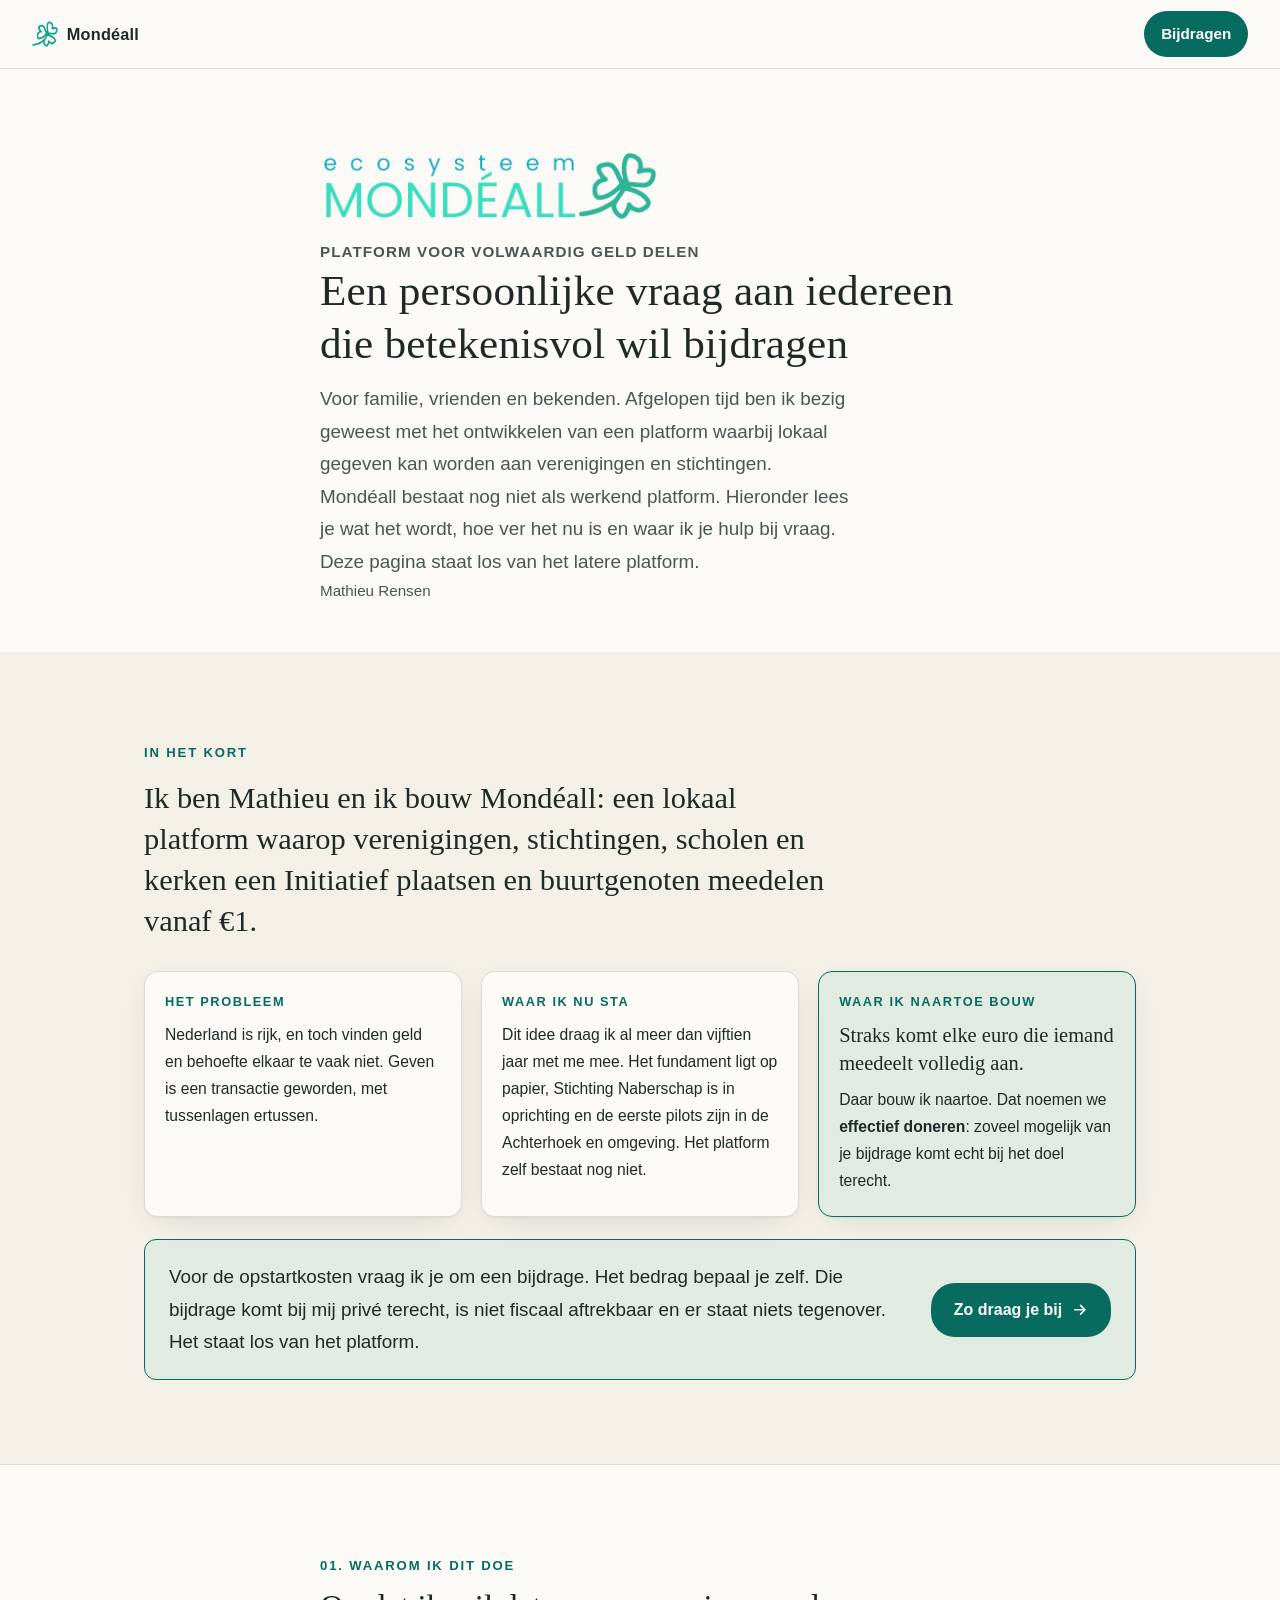
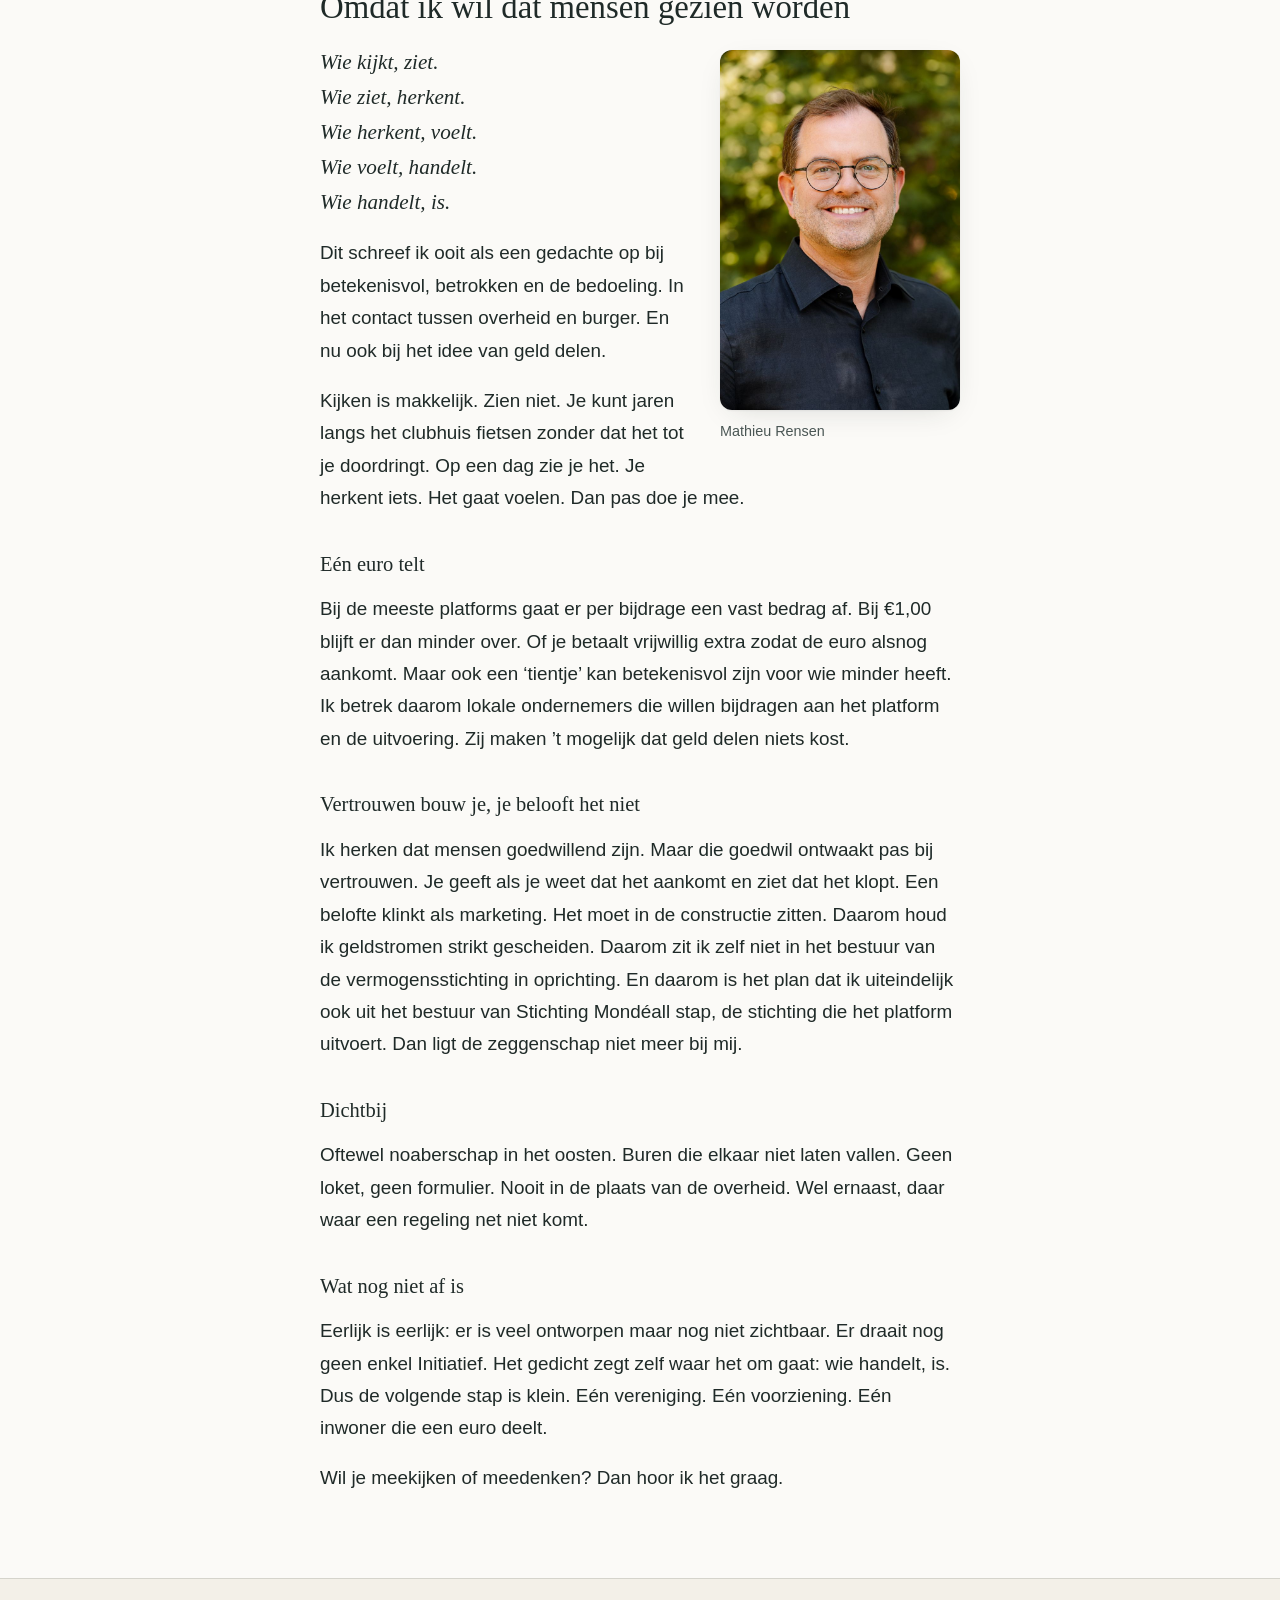
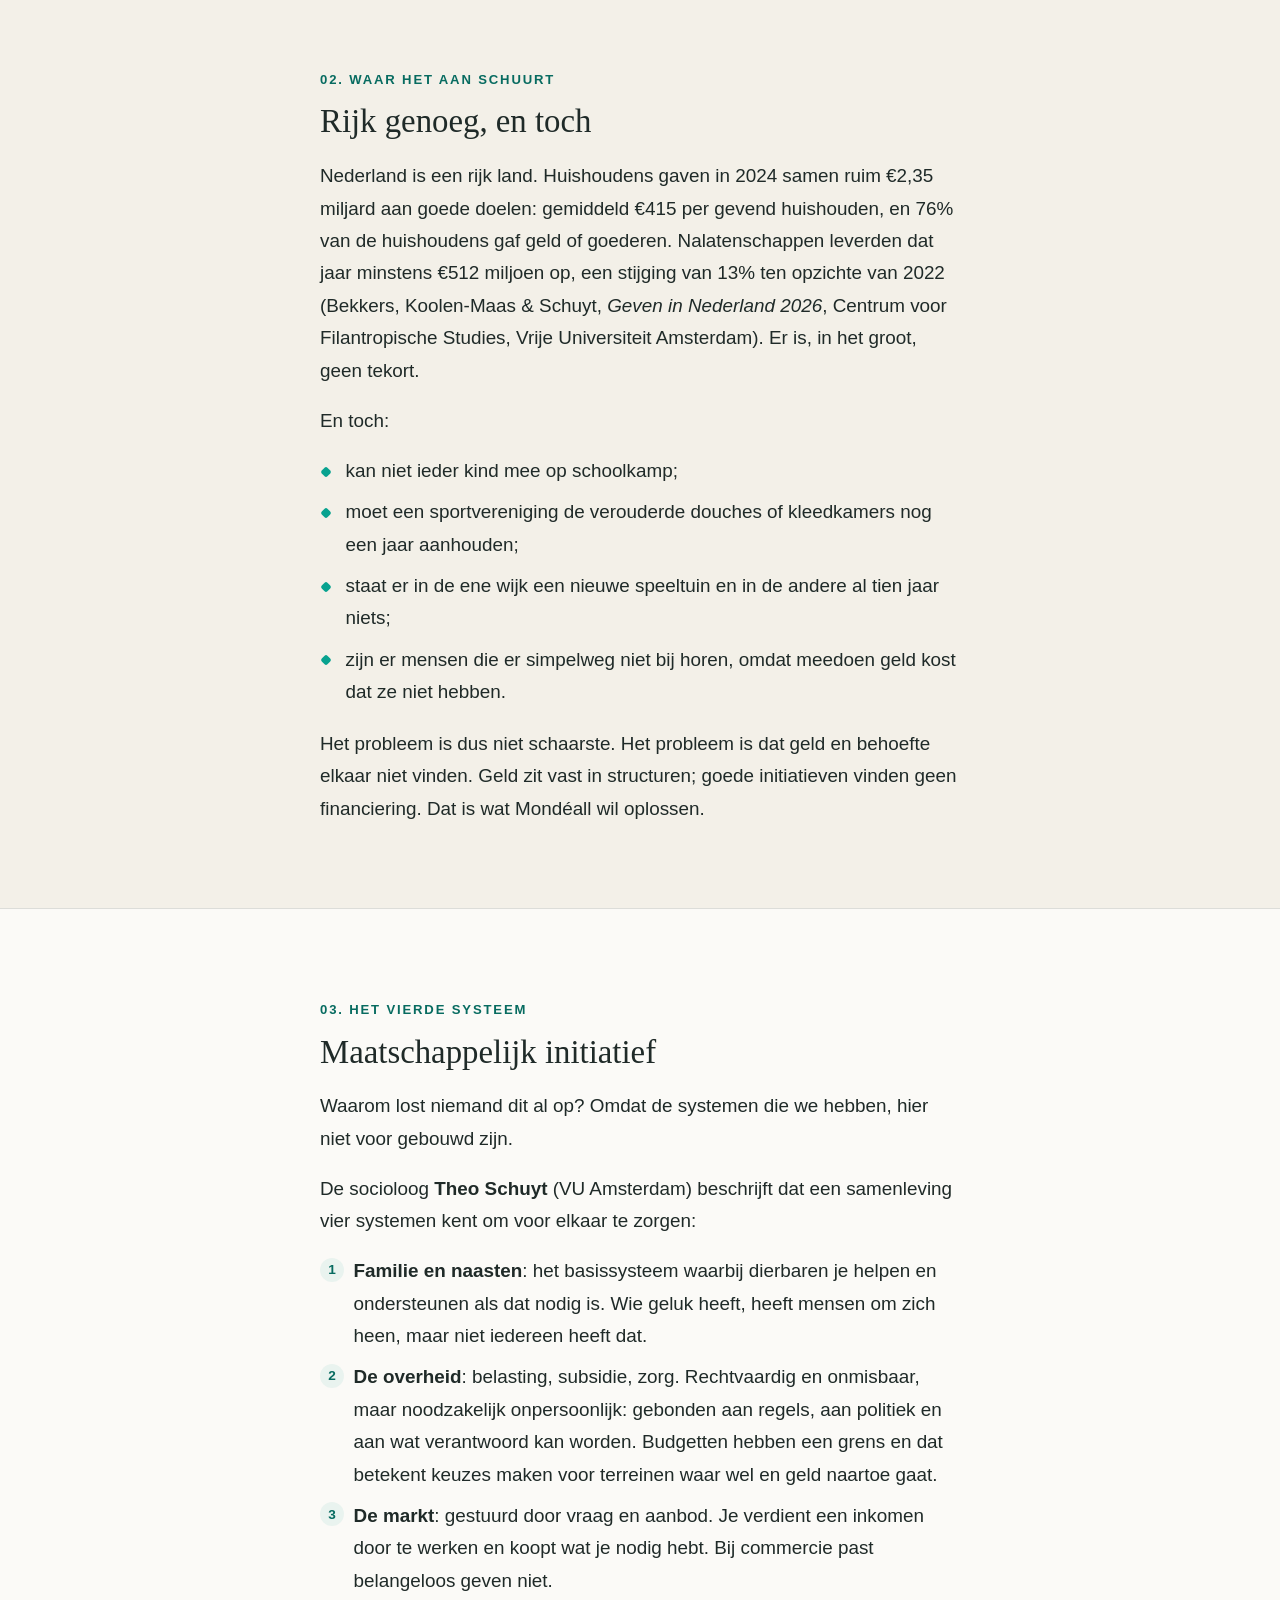
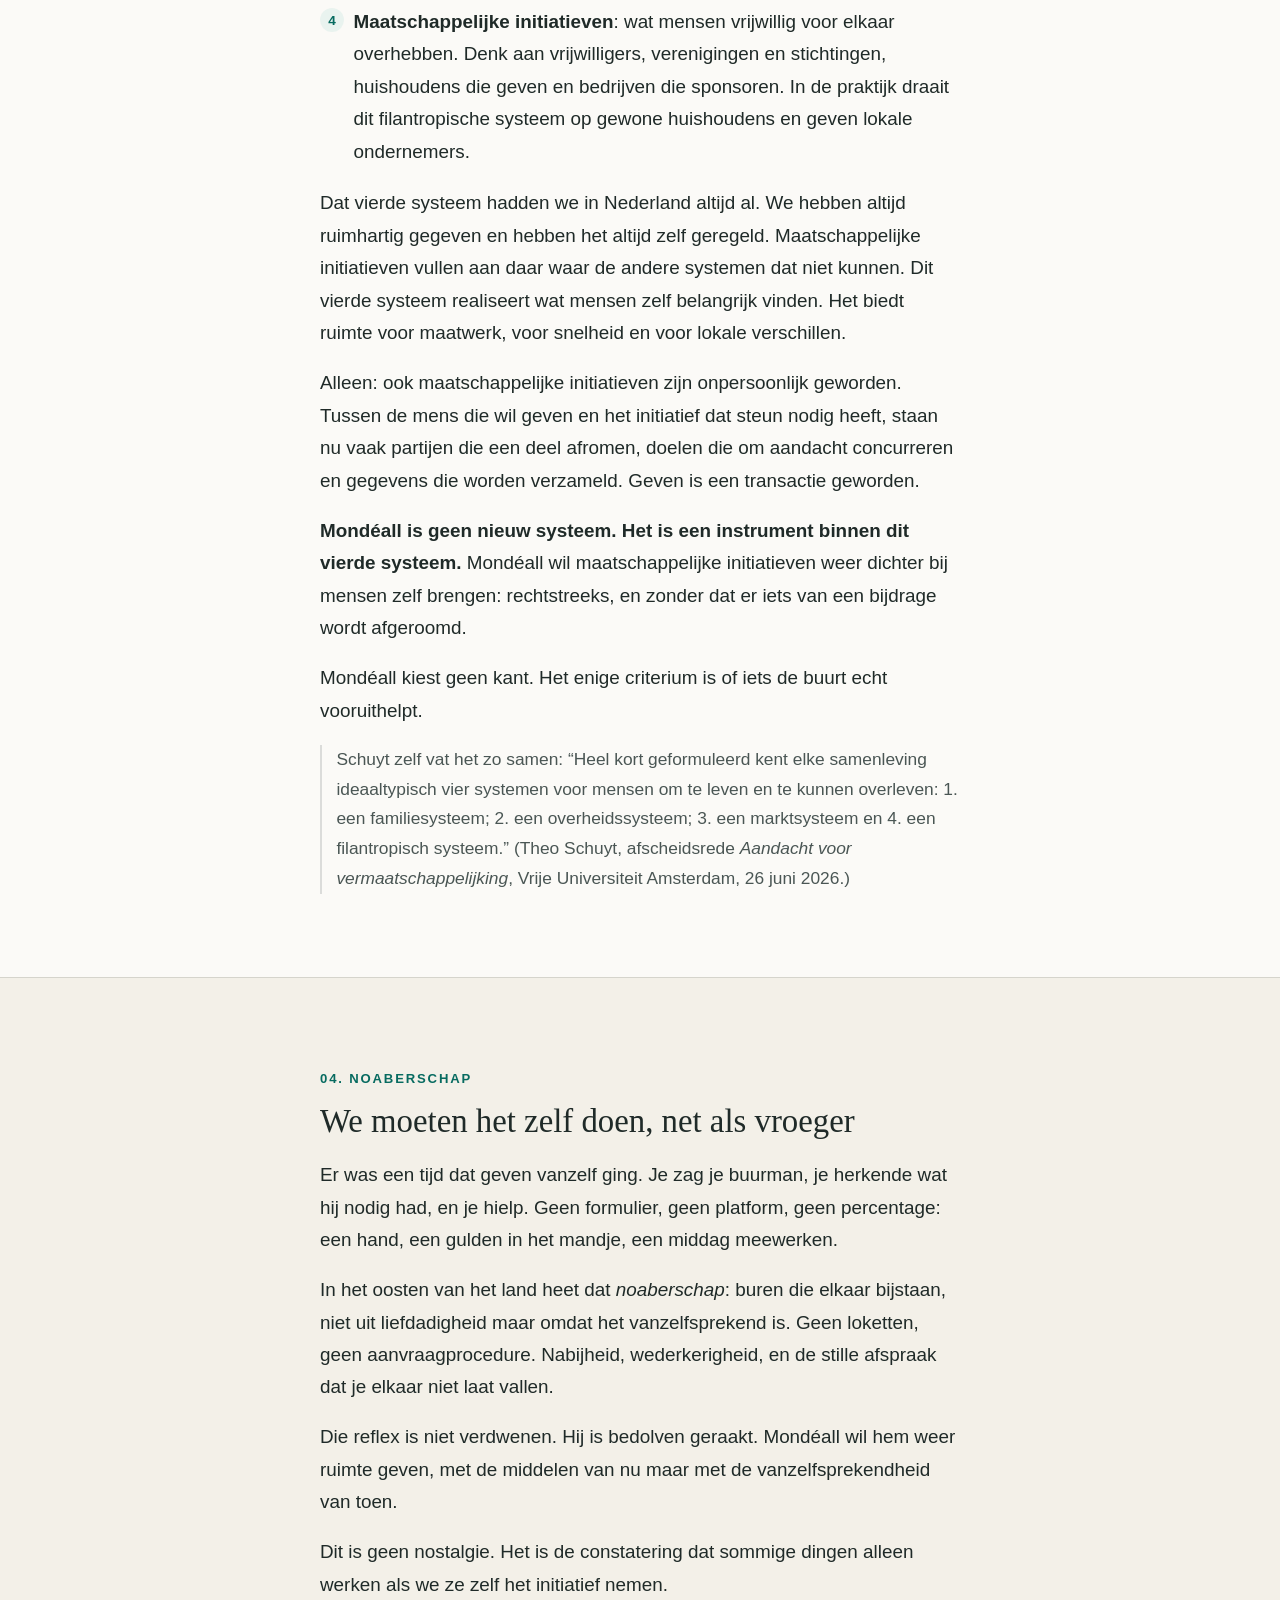
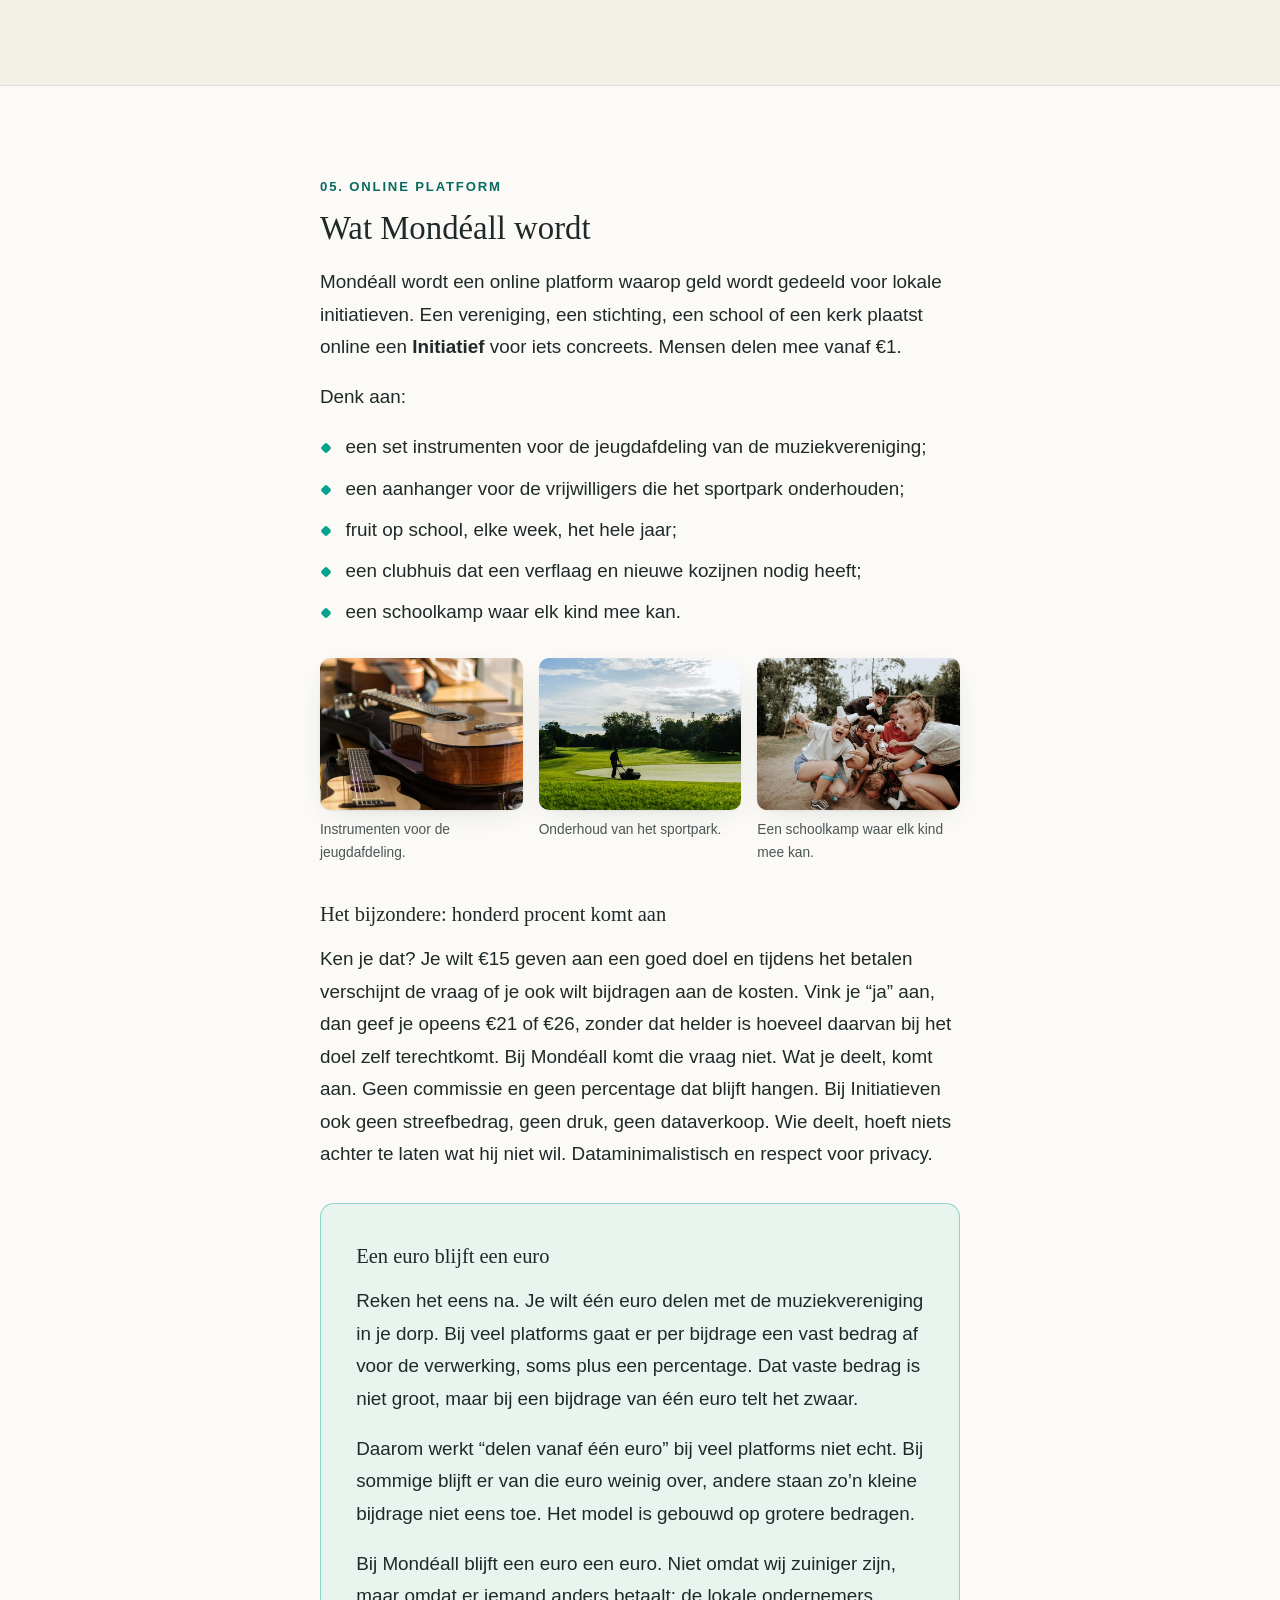
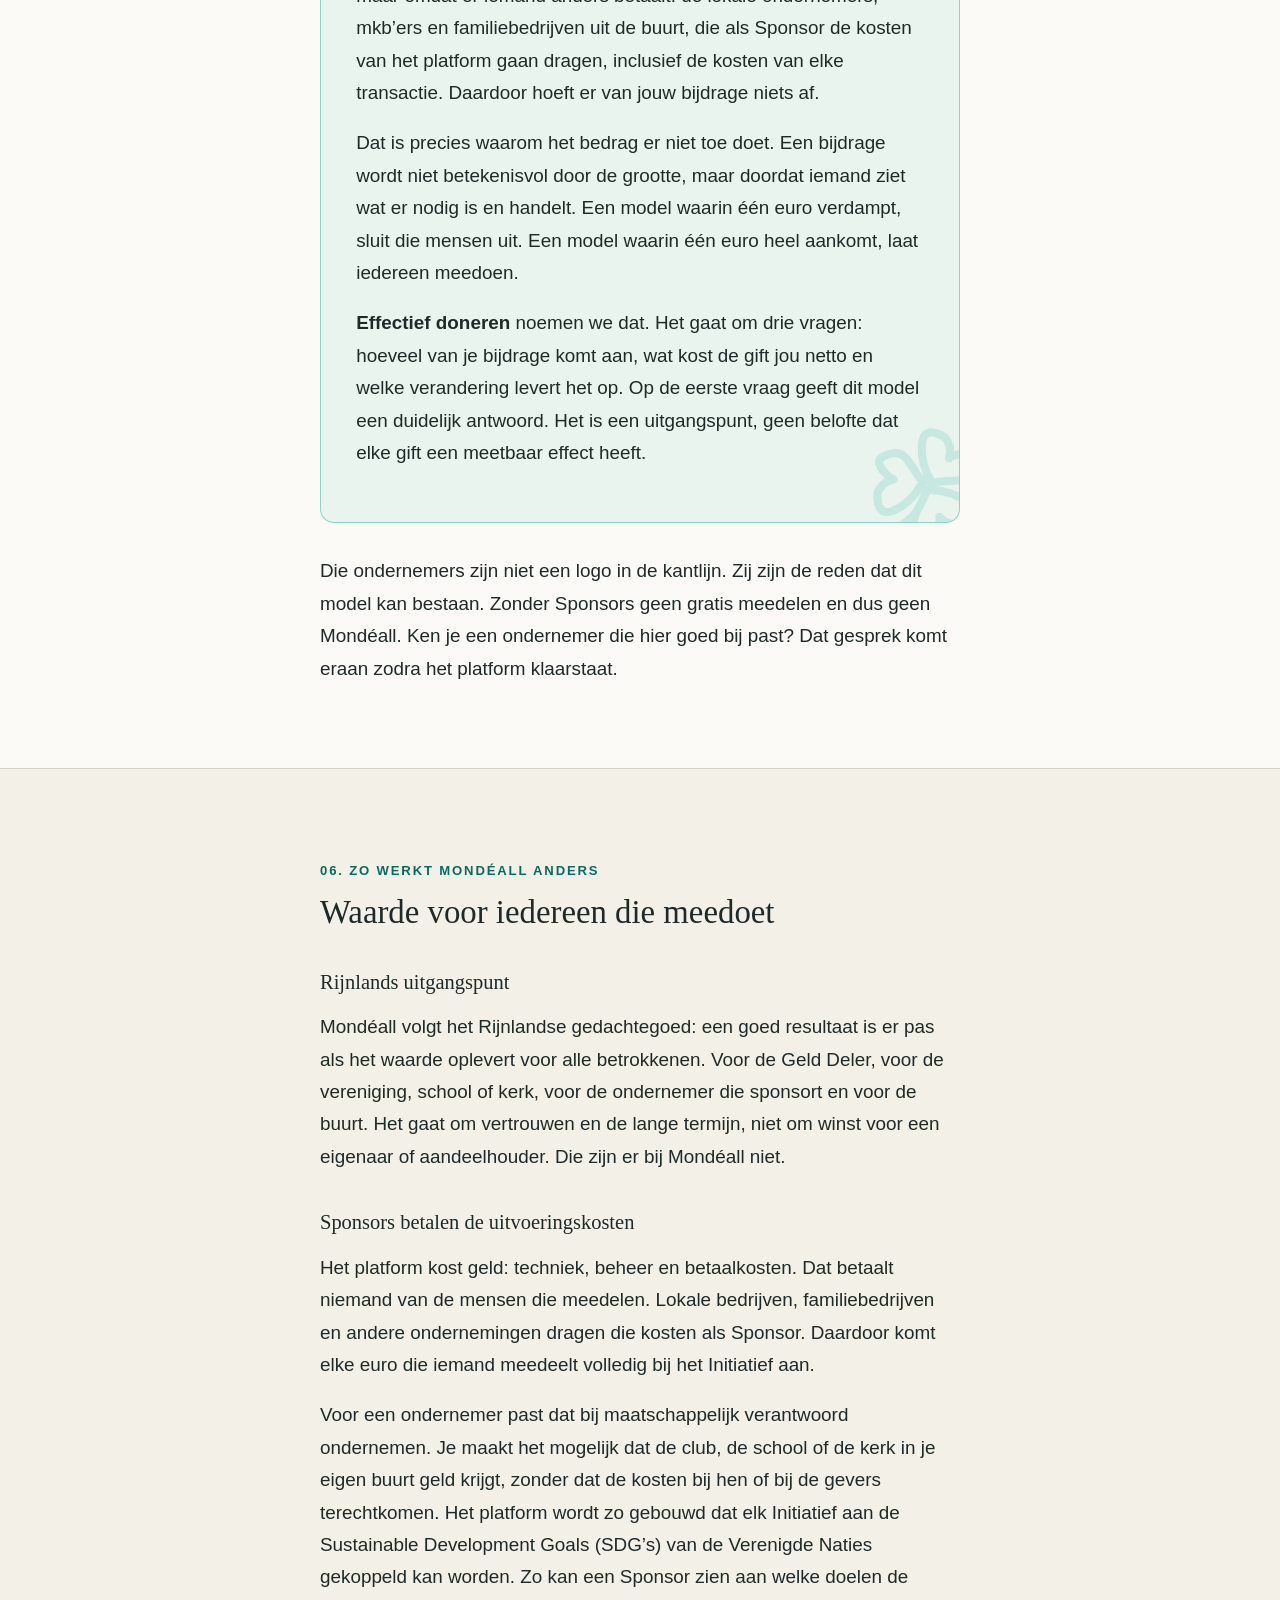
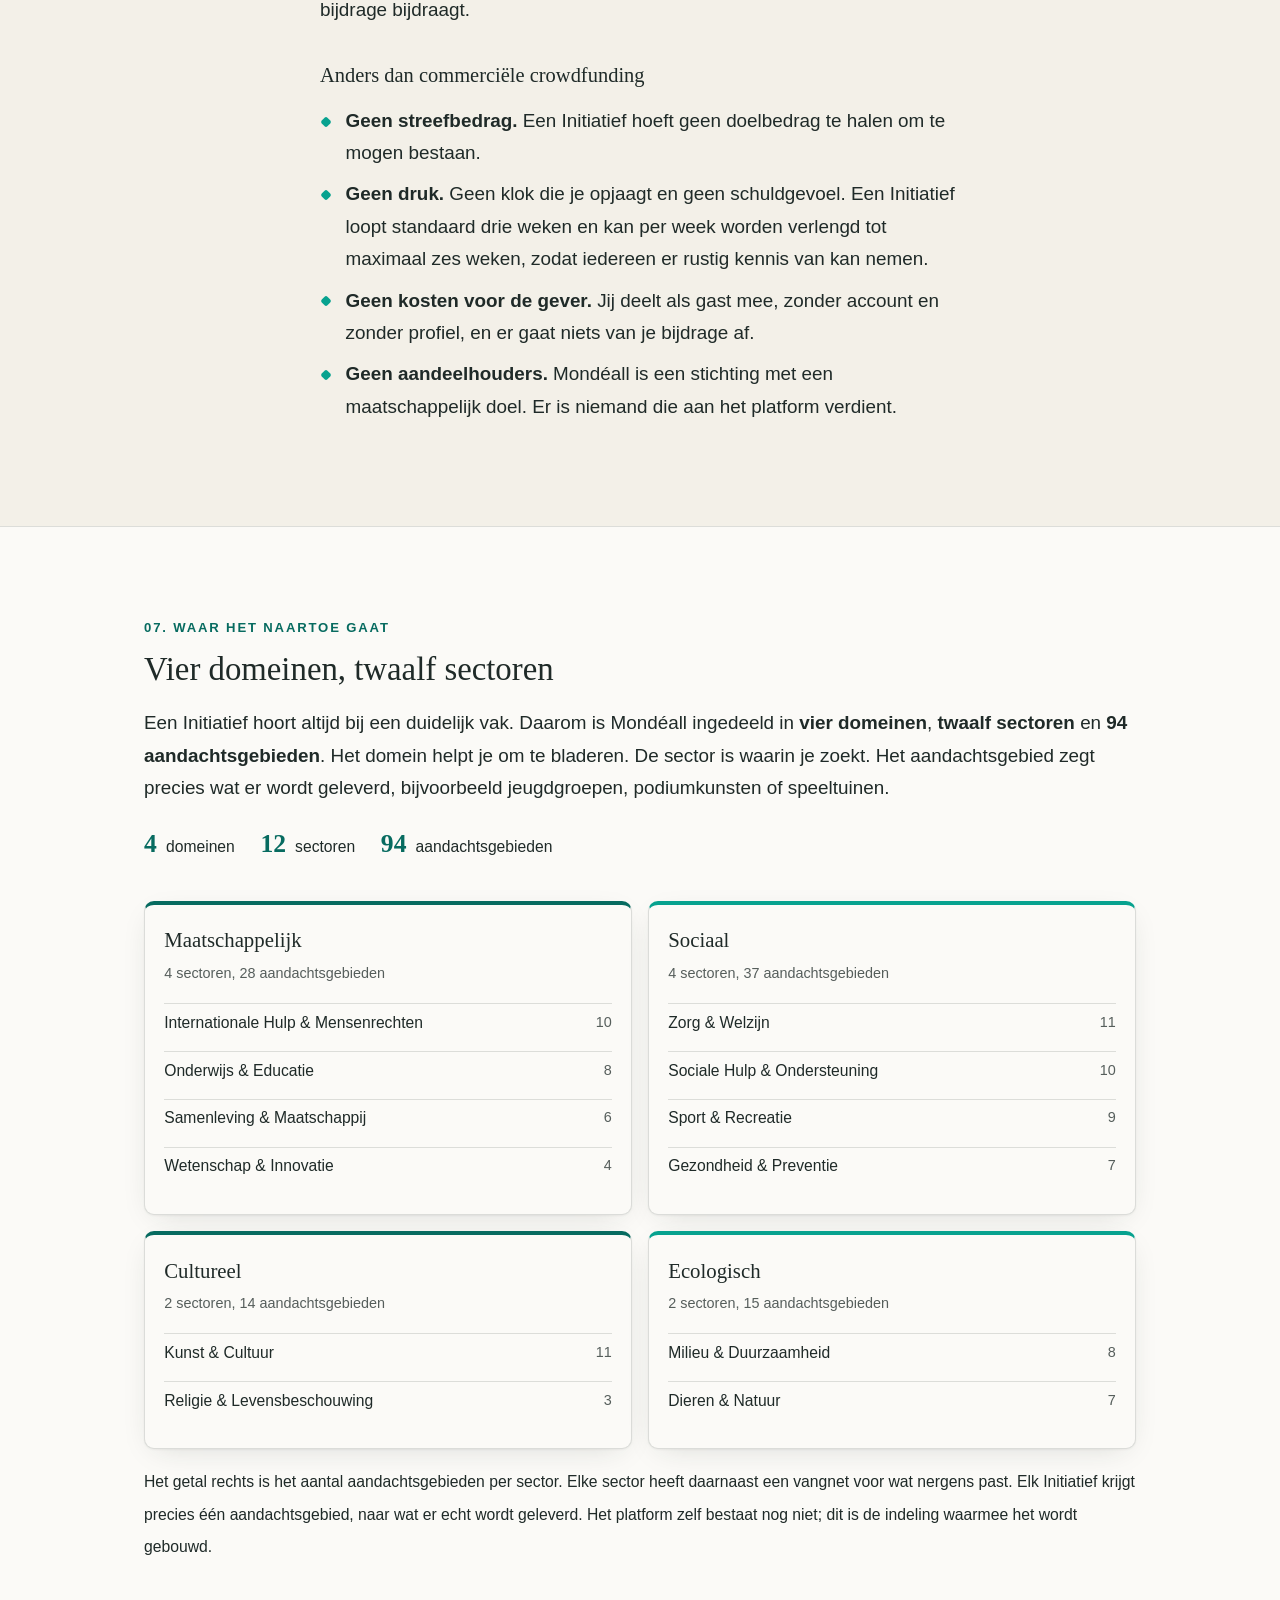
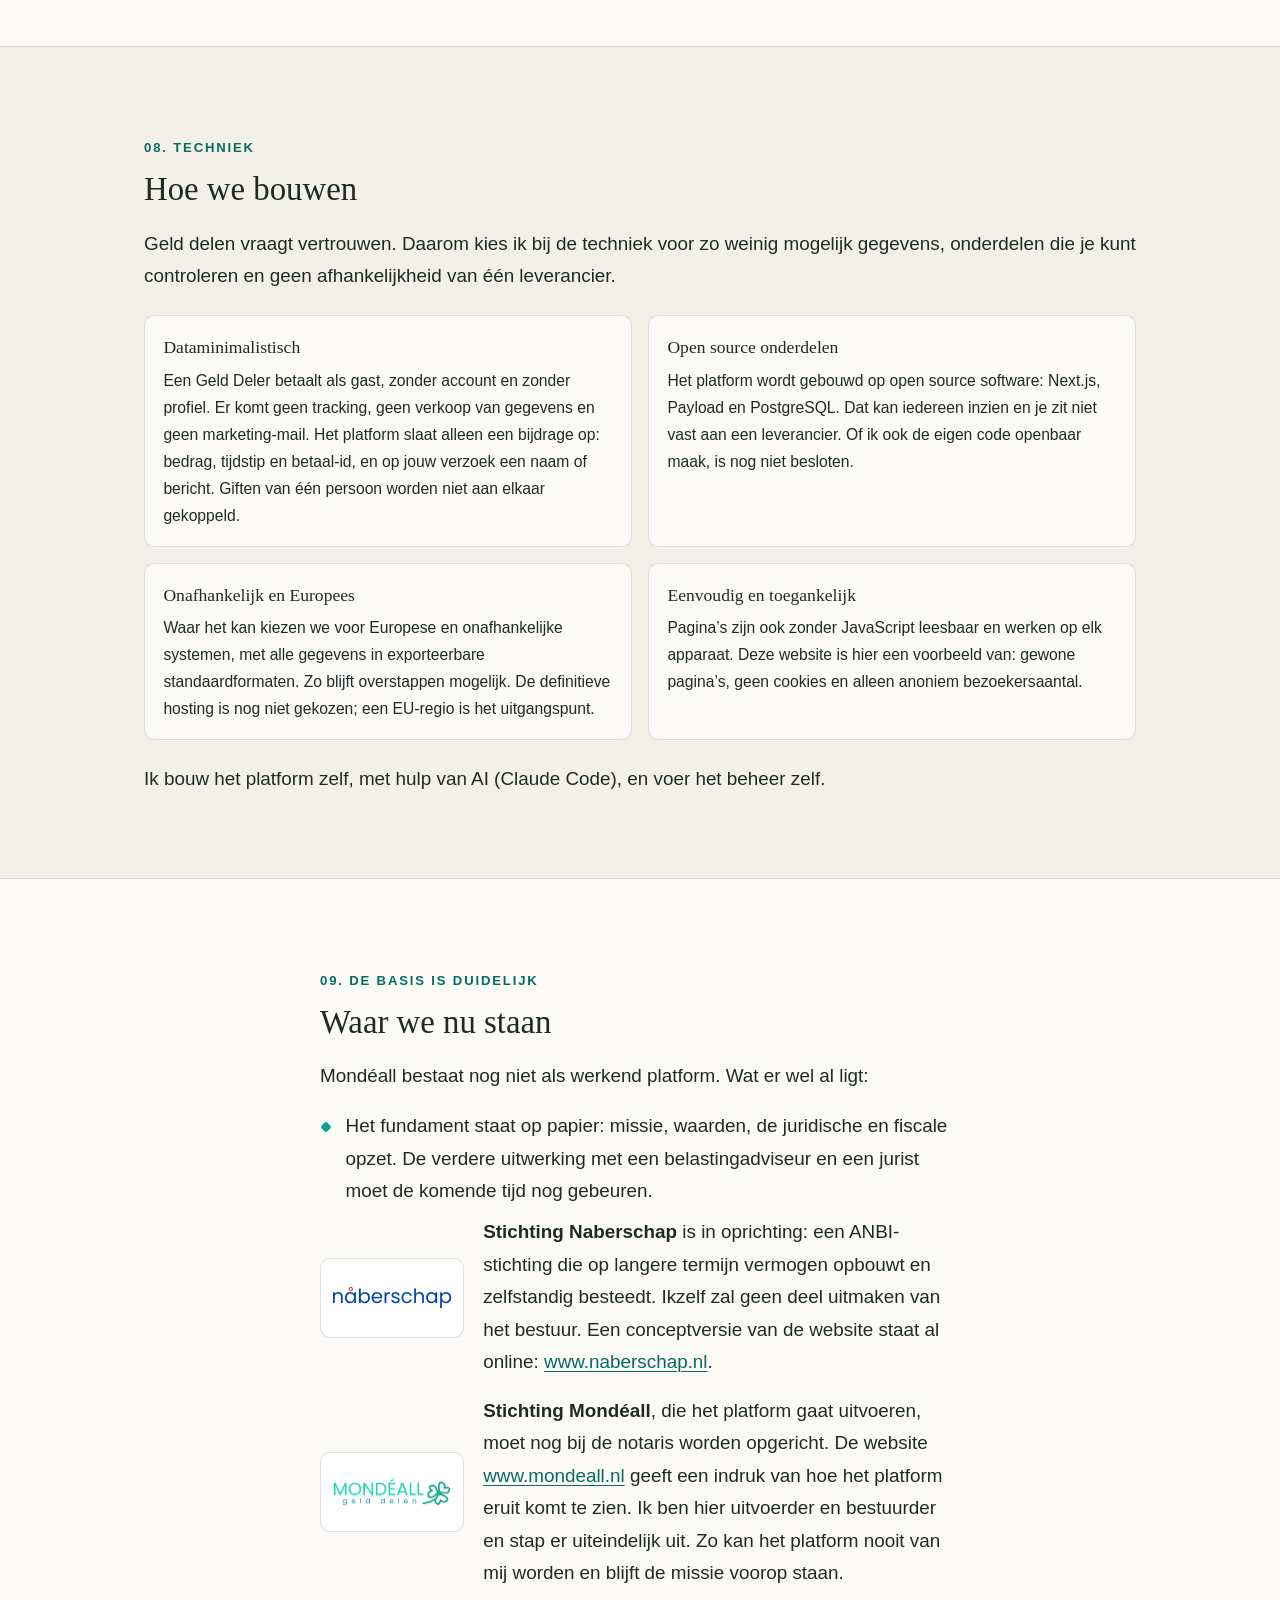
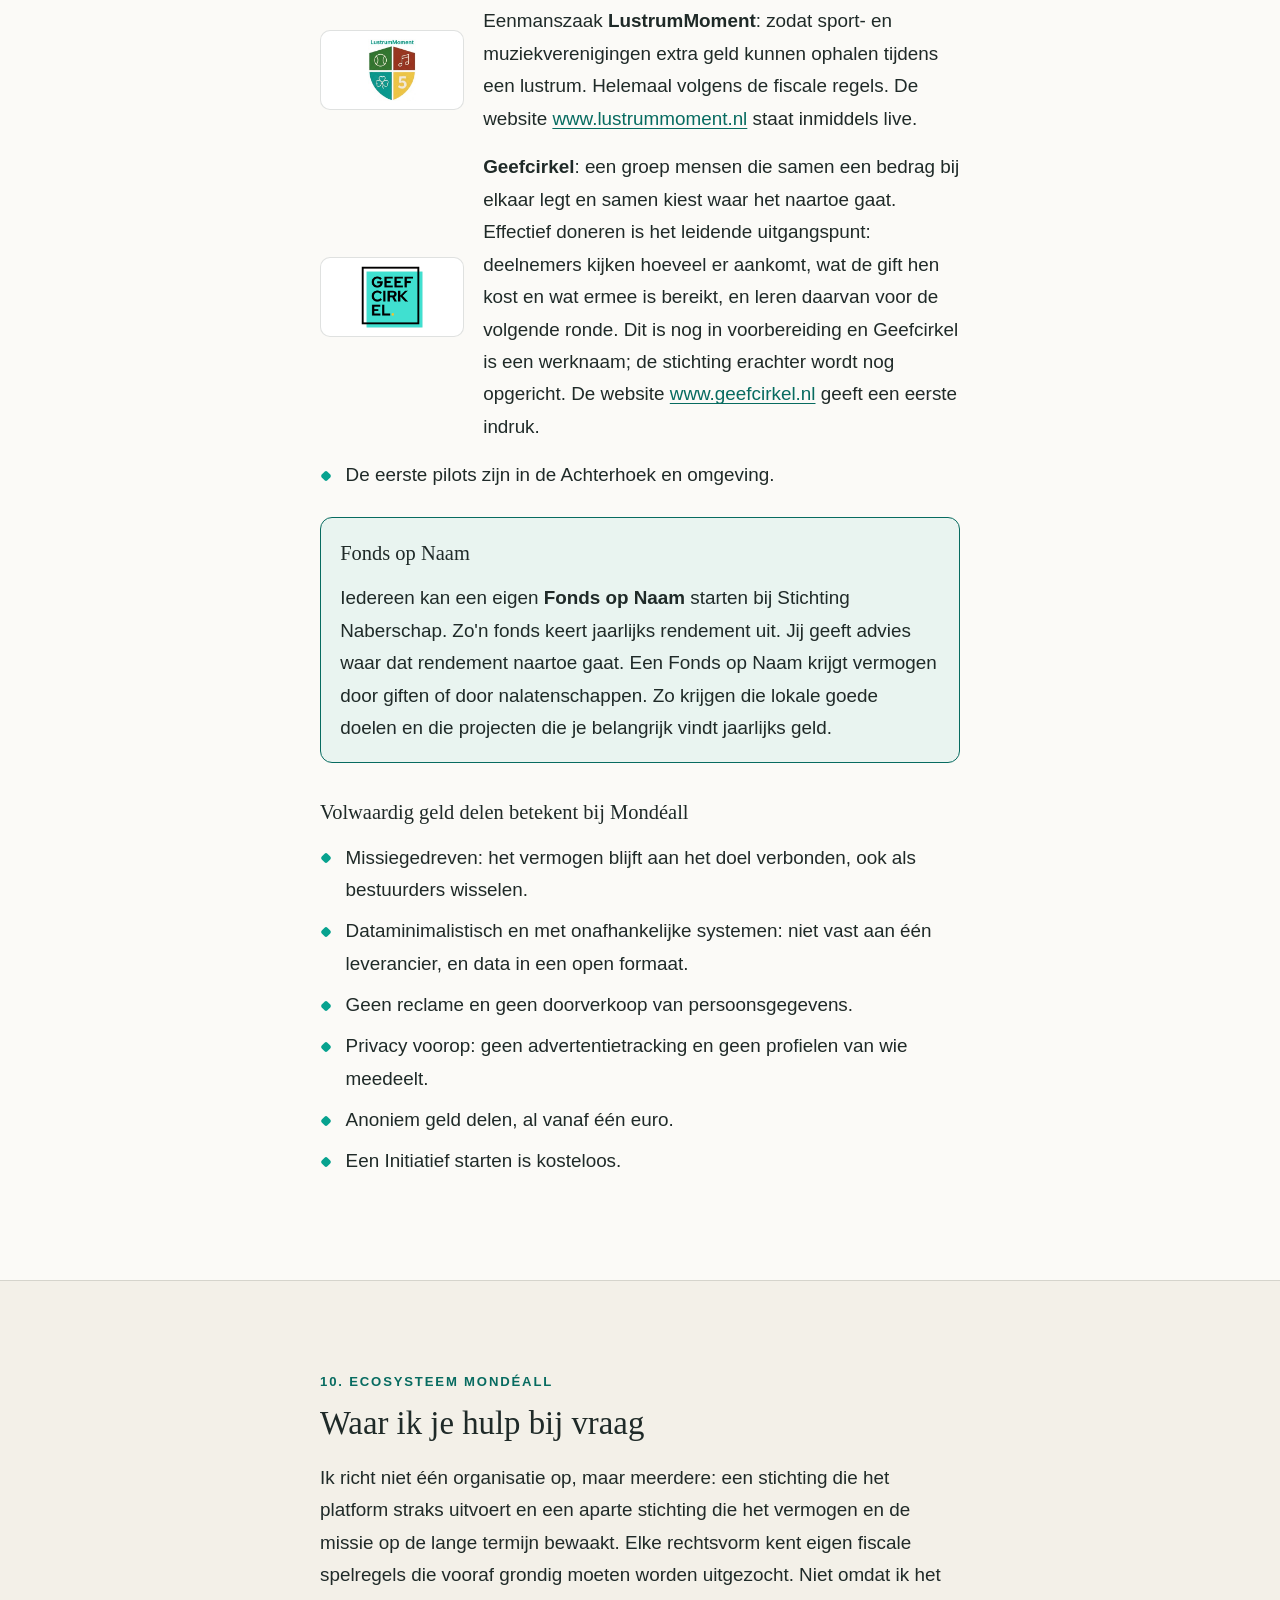
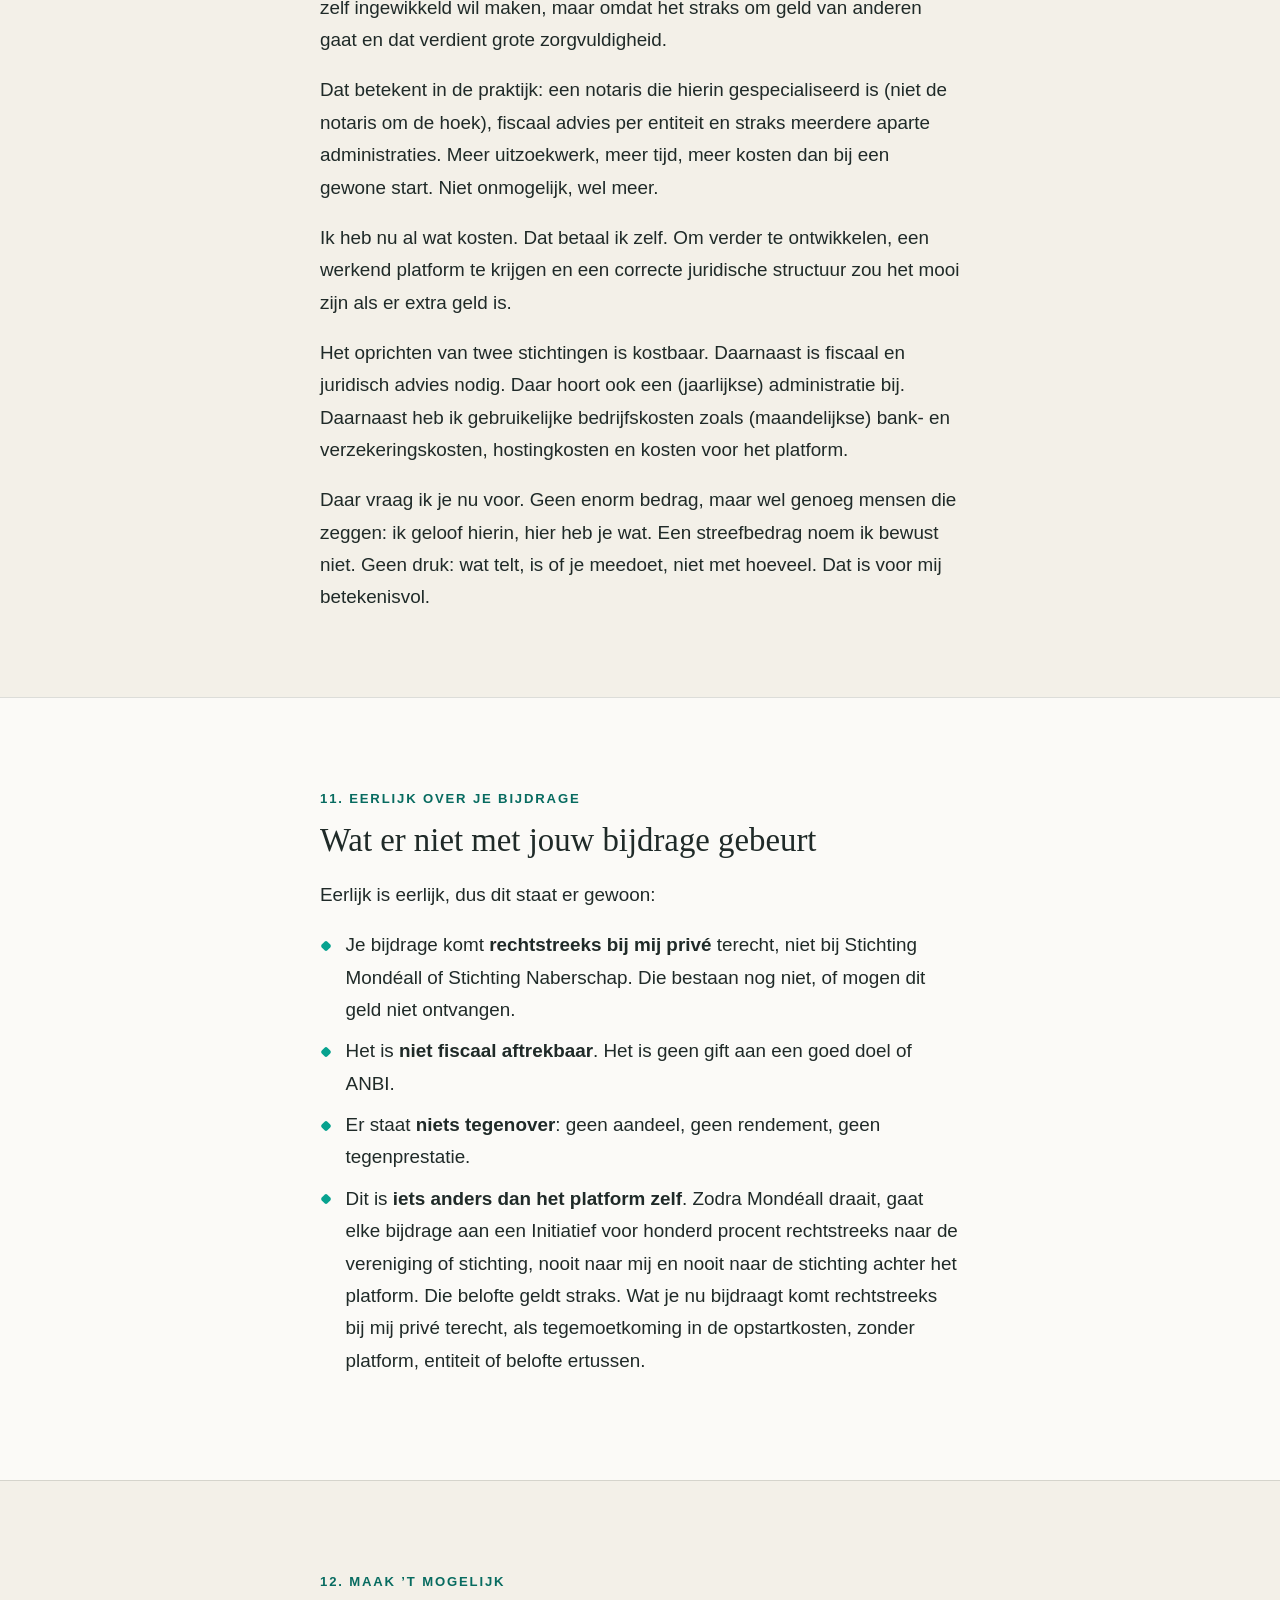
==== commit dfd6d072: "v1.25: sectie Zo werkt Mondeall anders (Rijnlands, sponsors, MVO/SDG, geen crowdfunding) Co-Authored" ====
--- a/index.html
+++ b/index.html
@@ -4,7 +4,12 @@
   <meta charset="utf-8">
   <!--
     www.gelddelen.nl · informele privé-ophaalactie van Mathieu Rensen.
-    Websitetekst v1.24 · 10 november 2026.
+    Websitetekst v1.25 · 10 november 2026.
+    Changelog t.o.v. v1.24 (v1.25):
+      - Nieuw §6 "Zo werkt Mondéall anders": Rijnlands uitgangspunt, Sponsors betalen de
+        uitvoeringskosten (MVO, SDG-koppeling als voornemen), anders dan commerciële
+        crowdfunding. Secties 6 t/m 13 zijn 7 t/m 14; tinten omgewisseld.
+        CHECK: "geen schuldgevoel/geen druk" naast looptijd 21 dagen (max 42).
     Changelog t.o.v. v1.23 (v1.24):
       - Nieuw: effectief doneren (In het kort, §5 bij "Een euro blijft een euro", §8 Geefcirkel),
         §6 Vier domeinen, twaalf sectoren, 94 aandachtsgebieden (Gelaagdheid classificatie v1.0),
@@ -536,9 +541,51 @@
   </section>
 
   <!-- 06 -->
-  <section class="section section--tint" id="domeinen" aria-labelledby="h-domeinen">
+  <section class="section section--tint" id="anders" aria-labelledby="h-anders">
+    <div class="wrap">
+      <span class="section__kicker">06. Zo werkt Mondéall anders</span>
+      <h2 id="h-anders">Waarde voor iedereen die meedoet</h2>
+
+      <h3>Rijnlands uitgangspunt</h3>
+      <p>Mondéall volgt het Rijnlandse gedachtegoed: een goed resultaat is er pas
+         als het waarde oplevert voor alle betrokkenen. Voor de Geld Deler, voor
+         de vereniging, school of kerk, voor de ondernemer die sponsort en voor
+         de buurt. Het gaat om vertrouwen en de lange termijn, niet om winst
+         voor een eigenaar of aandeelhouder. Die zijn er bij Mondéall niet.</p>
+
+      <h3>Sponsors betalen de uitvoeringskosten</h3>
+      <p>Het platform kost geld: techniek, beheer en betaalkosten. Dat betaalt
+         niemand van de mensen die meedelen. Lokale bedrijven, familiebedrijven
+         en andere ondernemingen dragen die kosten als Sponsor. Daardoor komt
+         elke euro die iemand meedeelt volledig bij het Initiatief aan.</p>
+      <p>Voor een ondernemer past dat bij maatschappelijk verantwoord
+         ondernemen. Je maakt het mogelijk dat de club, de school of de kerk in je
+         eigen buurt geld krijgt, zonder dat de kosten bij hen of bij de gevers
+         terechtkomen. Het platform wordt zo gebouwd dat elk Initiatief aan de
+         Sustainable Development Goals (SDG&rsquo;s) van de Verenigde Naties
+         gekoppeld kan worden. Zo kan een Sponsor zien aan welke doelen de
+         bijdrage bijdraagt.</p>
+
+      <h3>Anders dan commerciële crowdfunding</h3>
+      <ul>
+        <li><strong>Geen streefbedrag.</strong> Een Initiatief hoeft geen doelbedrag
+            te halen om te mogen bestaan.</li>
+        <li><strong>Geen druk.</strong> Geen klok die je opjaagt en geen schuldgevoel.
+            Een Initiatief loopt standaard drie weken en kan per week worden
+            verlengd tot maximaal zes weken, zodat iedereen er rustig kennis van
+            kan nemen.</li>
+        <li><strong>Geen kosten voor de gever.</strong> Jij deelt als gast mee,
+            zonder account en zonder profiel, en er gaat niets van je bijdrage af.</li>
+        <li><strong>Geen aandeelhouders.</strong> Mondéall is een stichting met een
+            maatschappelijk doel. Er is niemand die aan het platform verdient.</li>
+      </ul>
+    </div>
+  </section>
+
+  <!-- 07 -->
+  <section class="section" id="domeinen" aria-labelledby="h-domeinen">
     <div class="wrap wrap--wide">
-      <span class="section__kicker">06. Waar het naartoe gaat</span>
+      <span class="section__kicker">07. Waar het naartoe gaat</span>
       <h2 id="h-domeinen">Vier domeinen, twaalf sectoren</h2>
       <p>Een Initiatief hoort altijd bij een duidelijk vak. Daarom is Mondéall
          ingedeeld in <strong>vier domeinen</strong>, <strong>twaalf sectoren</strong>
@@ -599,10 +646,10 @@
     </div>
   </section>
 
-  <!-- 07 -->
-  <section class="section" id="techniek" aria-labelledby="h-techniek">
+  <!-- 08 -->
+  <section class="section section--tint" id="techniek" aria-labelledby="h-techniek">
     <div class="wrap wrap--wide">
-      <span class="section__kicker">07. Techniek</span>
+      <span class="section__kicker">08. Techniek</span>
       <h2 id="h-techniek">Hoe we bouwen</h2>
       <p>Geld delen vraagt vertrouwen. Daarom kies ik bij de techniek voor
          zo weinig mogelijk gegevens, onderdelen die je kunt controleren en geen
@@ -643,10 +690,10 @@
     </div>
   </section>
 
-  <!-- 08 -->
-  <section class="section section--tint" id="waar-we-staan" aria-labelledby="h-staan">
-    <div class="wrap">
-      <span class="section__kicker">08. De basis is duidelijk</span>
+  <!-- 09 -->
+  <section class="section" id="waar-we-staan" aria-labelledby="h-staan">
+    <div class="wrap">
+      <span class="section__kicker">09. De basis is duidelijk</span>
       <h2 id="h-staan">Waar we nu staan</h2>
       <p>Mondéall bestaat nog niet als werkend platform. Wat er wel al ligt:</p>
       <ul>
@@ -701,10 +748,10 @@
     </div>
   </section>
 
-  <!-- 09 -->
-  <section class="section" id="hulp" aria-labelledby="h-hulp">
-    <div class="wrap">
-      <span class="section__kicker">09. Ecosysteem Mondéall</span>
+  <!-- 10 -->
+  <section class="section section--tint" id="hulp" aria-labelledby="h-hulp">
+    <div class="wrap">
+      <span class="section__kicker">10. Ecosysteem Mondéall</span>
       <h2 id="h-hulp">Waar ik je hulp bij vraag</h2>
       <p>Ik richt niet één organisatie op, maar meerdere: een stichting die het
          platform straks uitvoert en een aparte stichting die het vermogen en de
@@ -732,10 +779,10 @@
     </div>
   </section>
 
-  <!-- 10 -->
-  <section class="section section--tint" id="niet" aria-labelledby="h-niet">
-    <div class="wrap">
-      <span class="section__kicker">10. Eerlijk over je bijdrage</span>
+  <!-- 11 -->
+  <section class="section" id="niet" aria-labelledby="h-niet">
+    <div class="wrap">
+      <span class="section__kicker">11. Eerlijk over je bijdrage</span>
       <h2 id="h-niet">Wat er niet met jouw bijdrage gebeurt</h2>
       <p>Eerlijk is eerlijk, dus dit staat er gewoon:</p>
       <ul>
@@ -757,10 +804,10 @@
     </div>
   </section>
 
-  <!-- 11 -->
-  <section class="section" id="bijdragen" aria-labelledby="h-bijdragen">
-    <div class="wrap">
-      <span class="section__kicker">11. Maak &rsquo;t mogelijk</span>
+  <!-- 12 -->
+  <section class="section section--tint" id="bijdragen" aria-labelledby="h-bijdragen">
+    <div class="wrap">
+      <span class="section__kicker">12. Maak &rsquo;t mogelijk</span>
       <h2 id="h-bijdragen">Zo draag je bij</h2>
       <p>Er is geen streefbedrag en geen haast. Geven doe je op basis van
          vertrouwen, en zelfs een euro kan betekenisvol zijn. Bijdragen kan met
@@ -779,10 +826,10 @@
     </div>
   </section>
 
-  <!-- 12 -->
-  <section class="section section--tint" id="netwerk" aria-labelledby="h-netwerk">
-    <div class="wrap">
-      <span class="section__kicker">12. Netwerk</span>
+  <!-- 13 -->
+  <section class="section" id="netwerk" aria-labelledby="h-netwerk">
+    <div class="wrap">
+      <span class="section__kicker">13. Netwerk</span>
       <h2 id="h-netwerk">Ken je iemand die kan helpen?</h2>
       <p>Niet alleen geld helpt. Ik bouw ook aan een netwerk van mensen en
          bedrijven die willen meedenken, meedoen of meehelpen.</p>
@@ -794,10 +841,10 @@
     </div>
   </section>
 
-  <!-- 13 -->
-  <section class="section" id="op-de-hoogte" aria-labelledby="h-hoogte">
-    <div class="wrap">
-      <span class="section__kicker">13. Updates</span>
+  <!-- 14 -->
+  <section class="section section--tint" id="op-de-hoogte" aria-labelledby="h-hoogte">
+    <div class="wrap">
+      <span class="section__kicker">14. Updates</span>
       <h2 id="h-hoogte">Op de hoogte blijven</h2>
       <p>Wil je horen hoe het verdergaat met de oprichting van Stichting Mondéall, de start
          van de pilot, het eerste Initiatief dat live gaat? Laat het me weten,
@@ -824,7 +871,7 @@
        algemene verspreiding.</p>
     <p>Deze pagina telt alleen hoe vaak ze wordt bezocht, zonder cookies en
        zonder persoonsgegevens.</p>
-    <p class="foot__meta">Websitetekst v1.24 · 10 november 2026 · www.gelddelen.nl</p>
+    <p class="foot__meta">Websitetekst v1.25 · 10 november 2026 · www.gelddelen.nl</p>
   </div>
 </footer>
 
--- a/assets/css/style.css
+++ b/assets/css/style.css
@@ -413,3 +413,6 @@
 .techniek__item { border: 1px solid var(--line); border-radius: 10px; padding: 1rem 1.15rem; background: var(--paper); }
 .section .techniek__item h3 { margin: 0 0 .35rem; font-size: 1.1rem; }
 .techniek__item p { margin: 0; font-size: .98rem; }
+.domein li::before, .cijfers li::before { content: none; display: none; }
+.domein li, .cijfers li { padding-left: 0; }
+.domein li { padding: .35rem 0; }
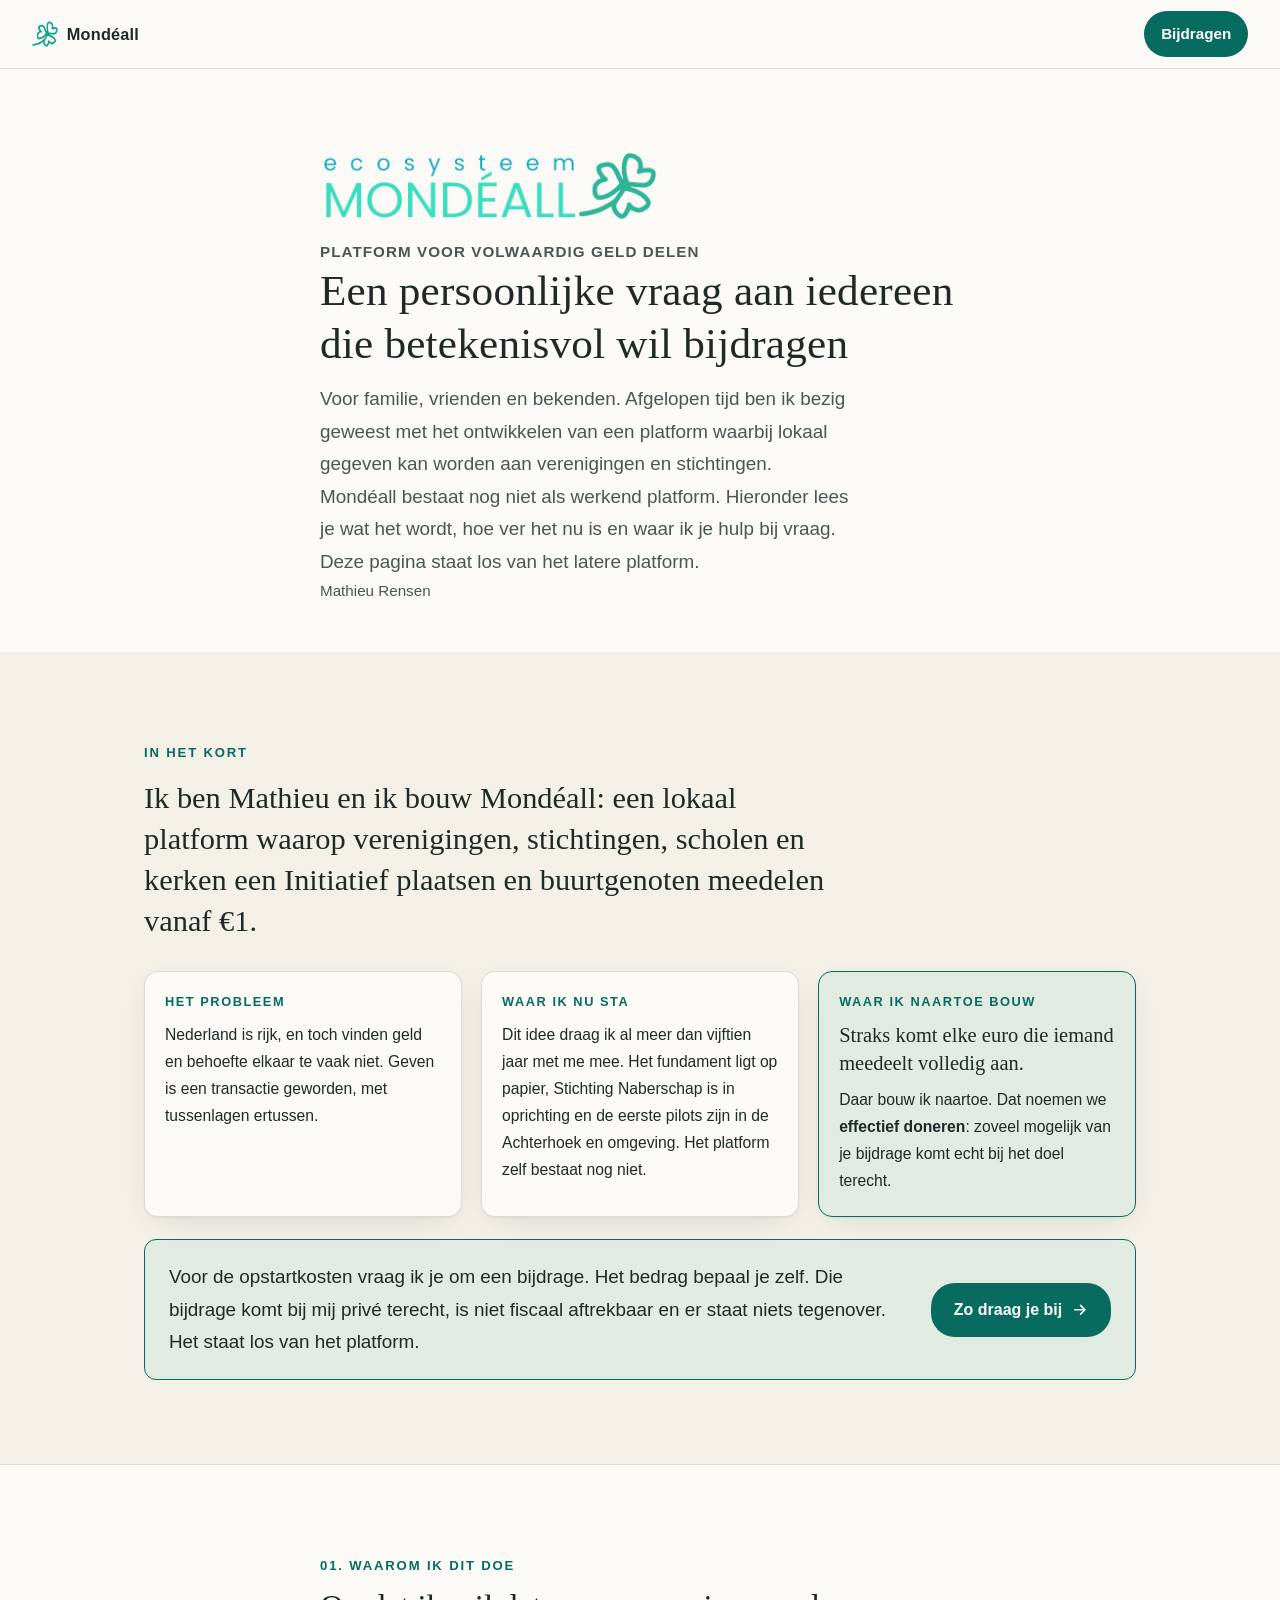
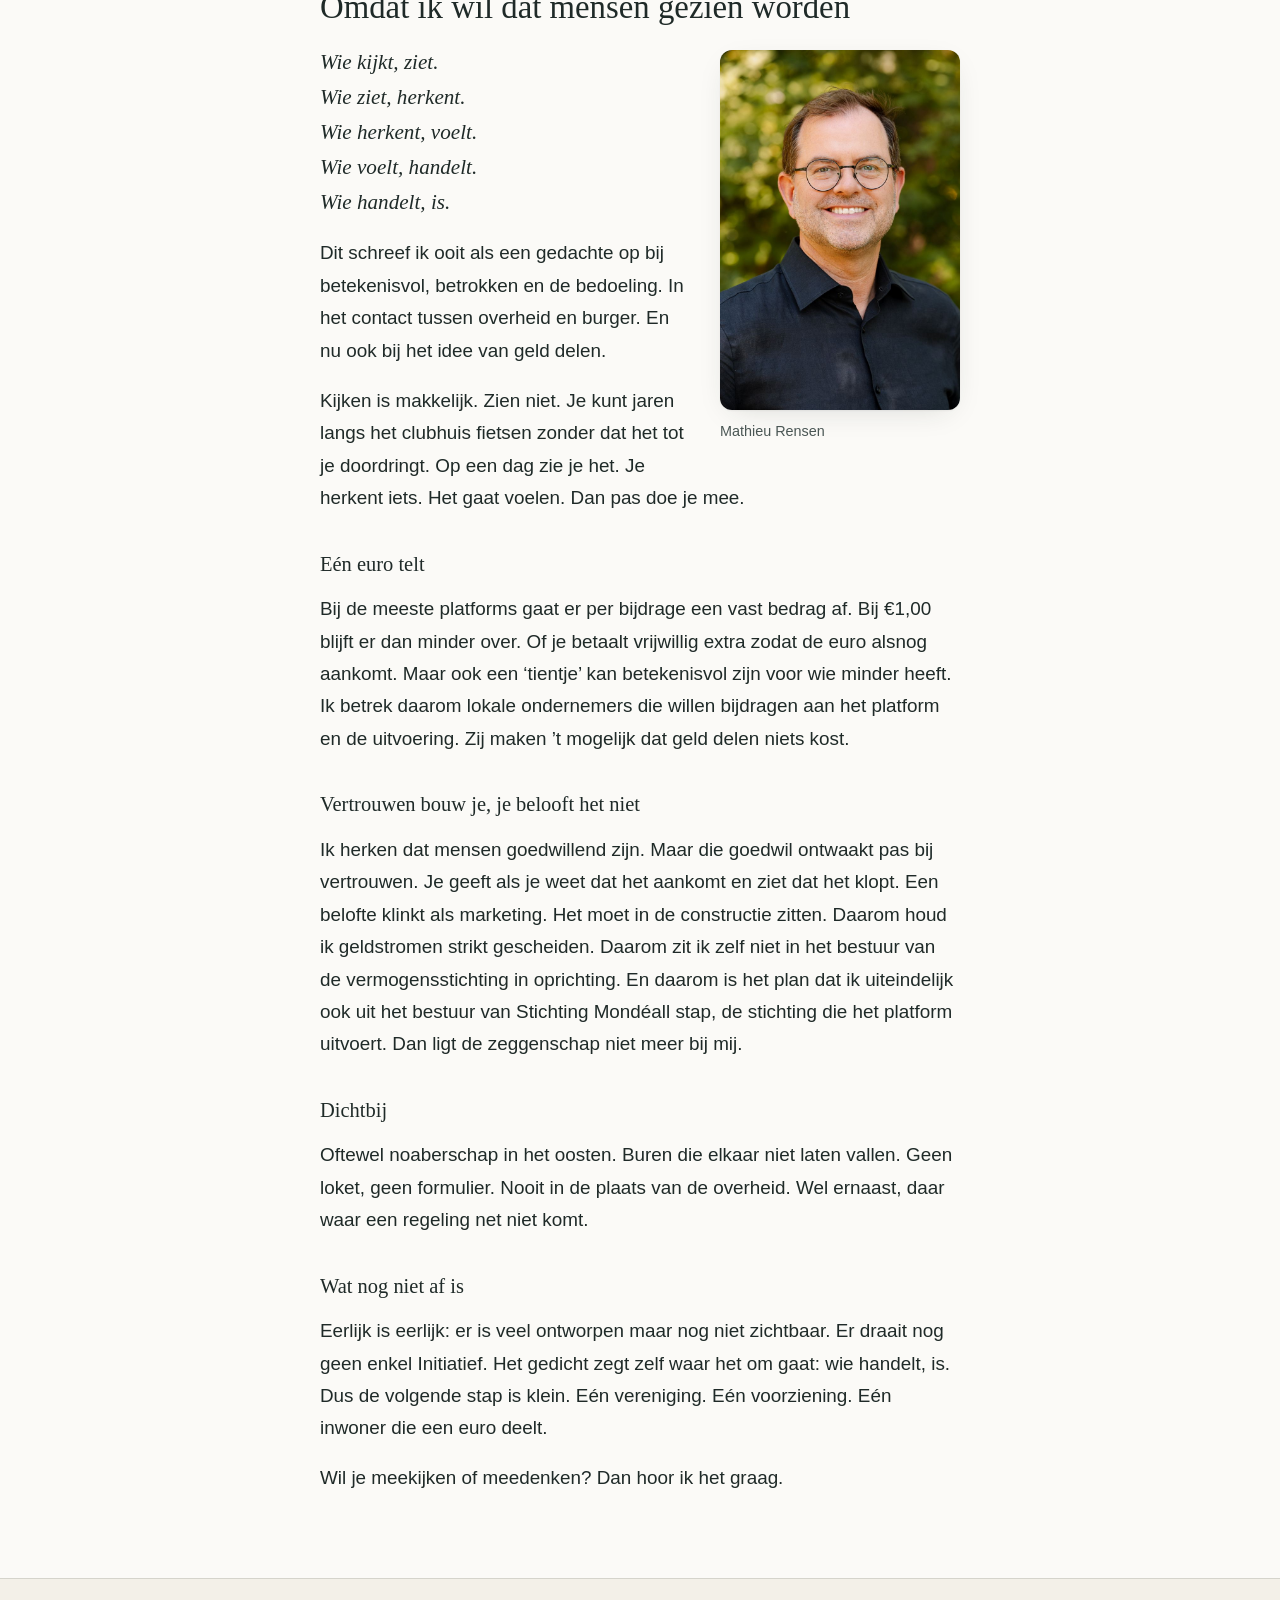
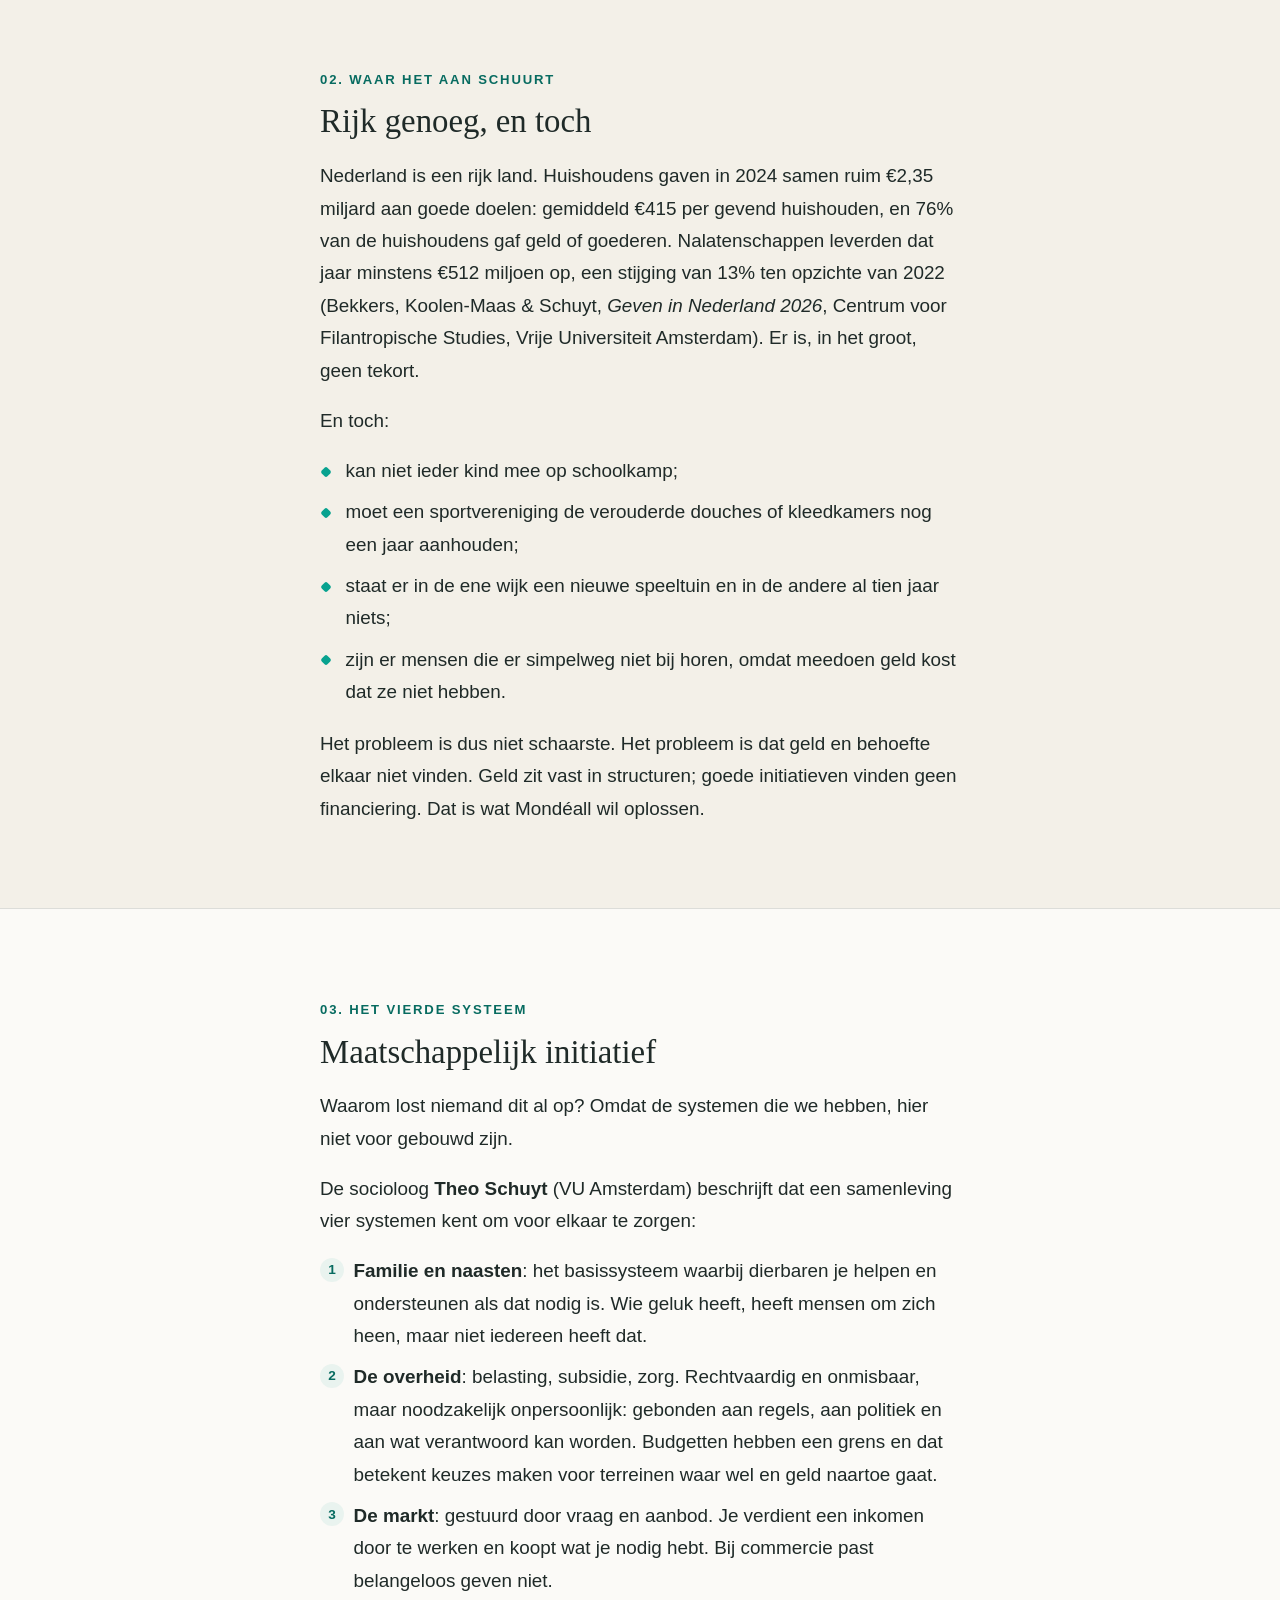
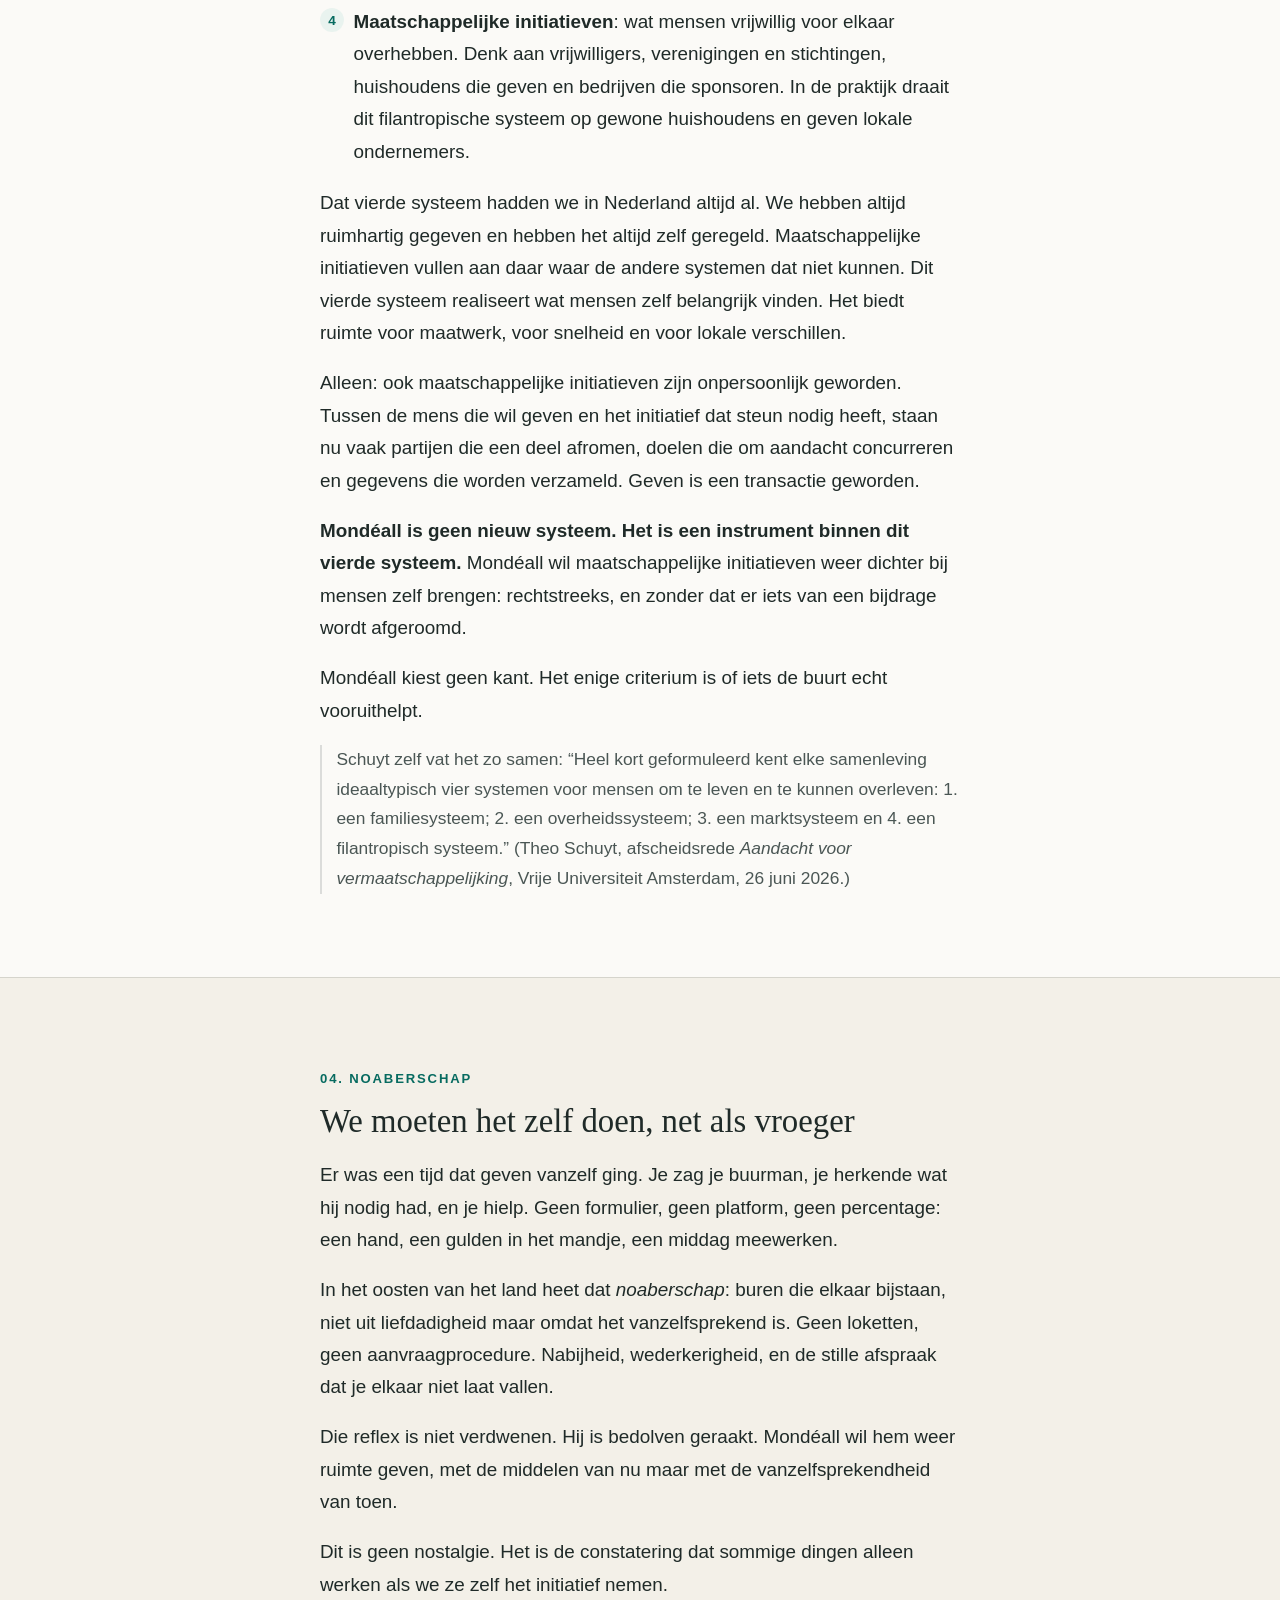
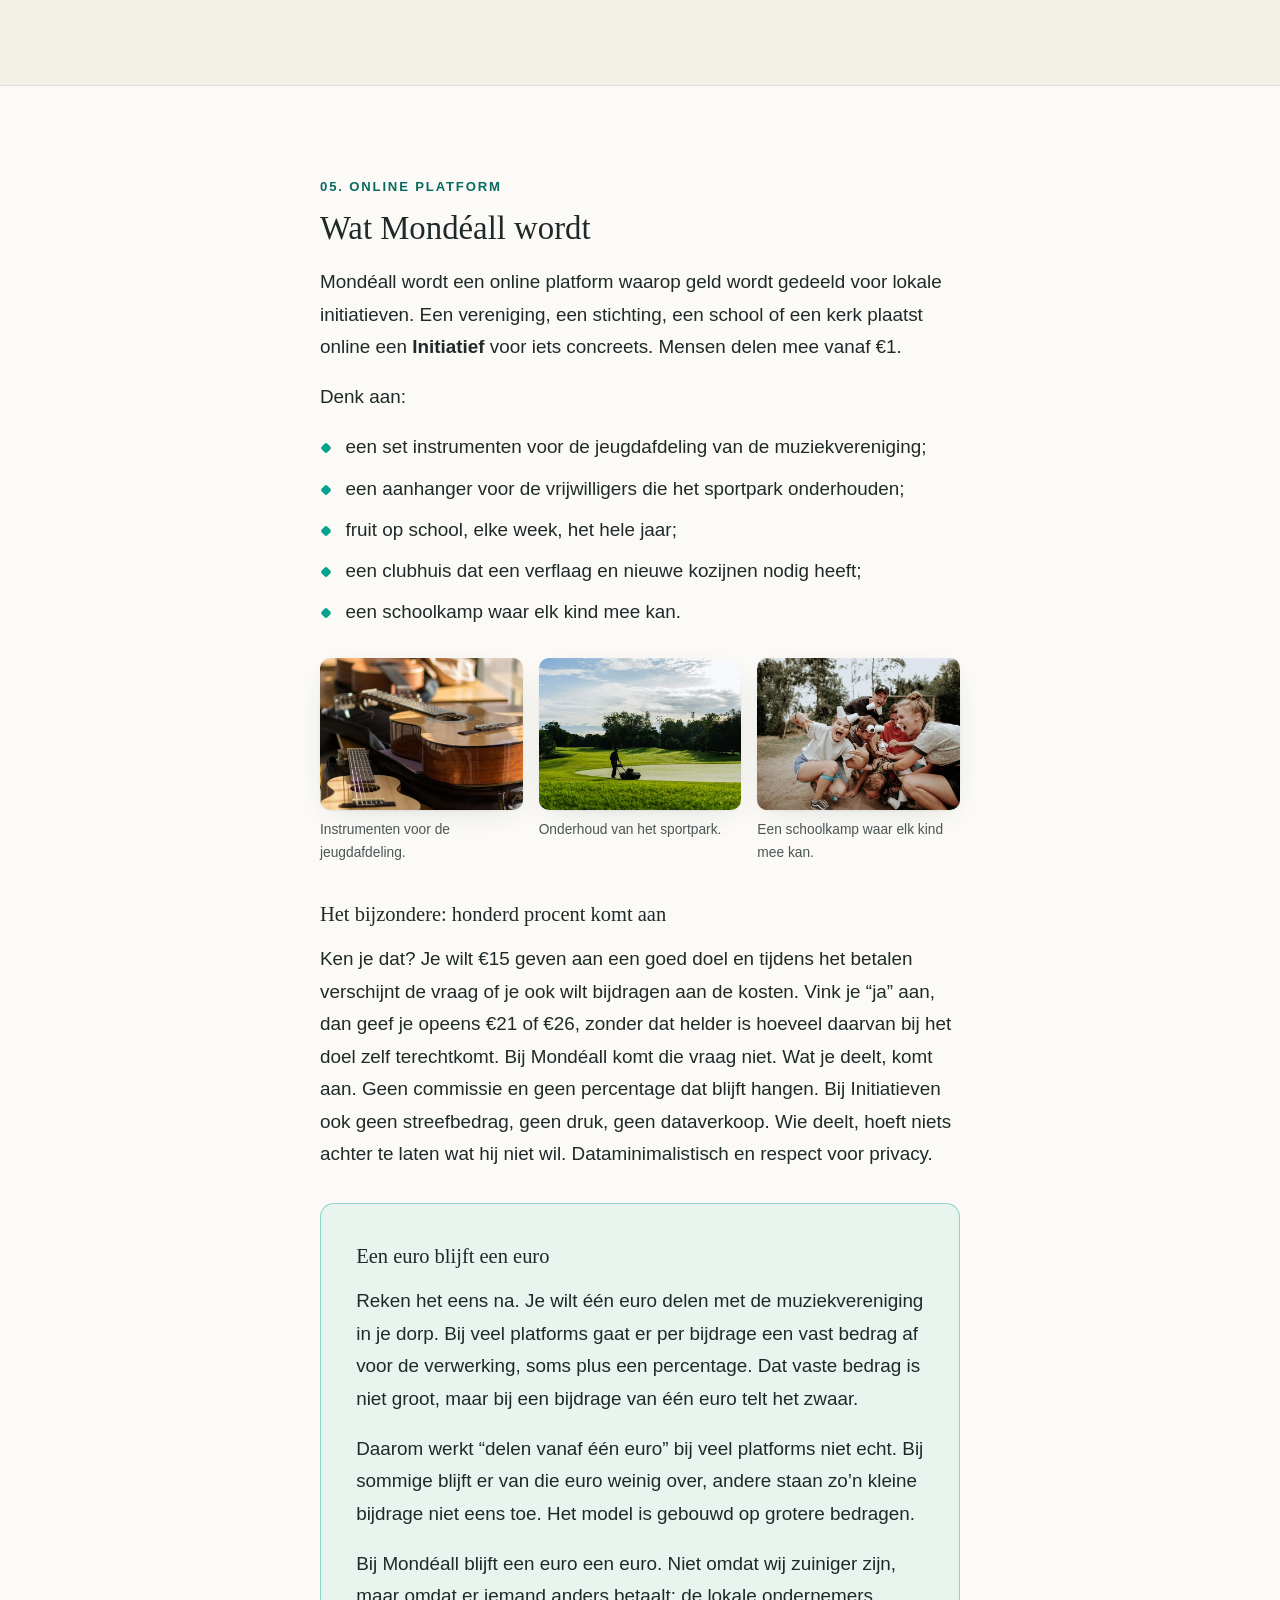
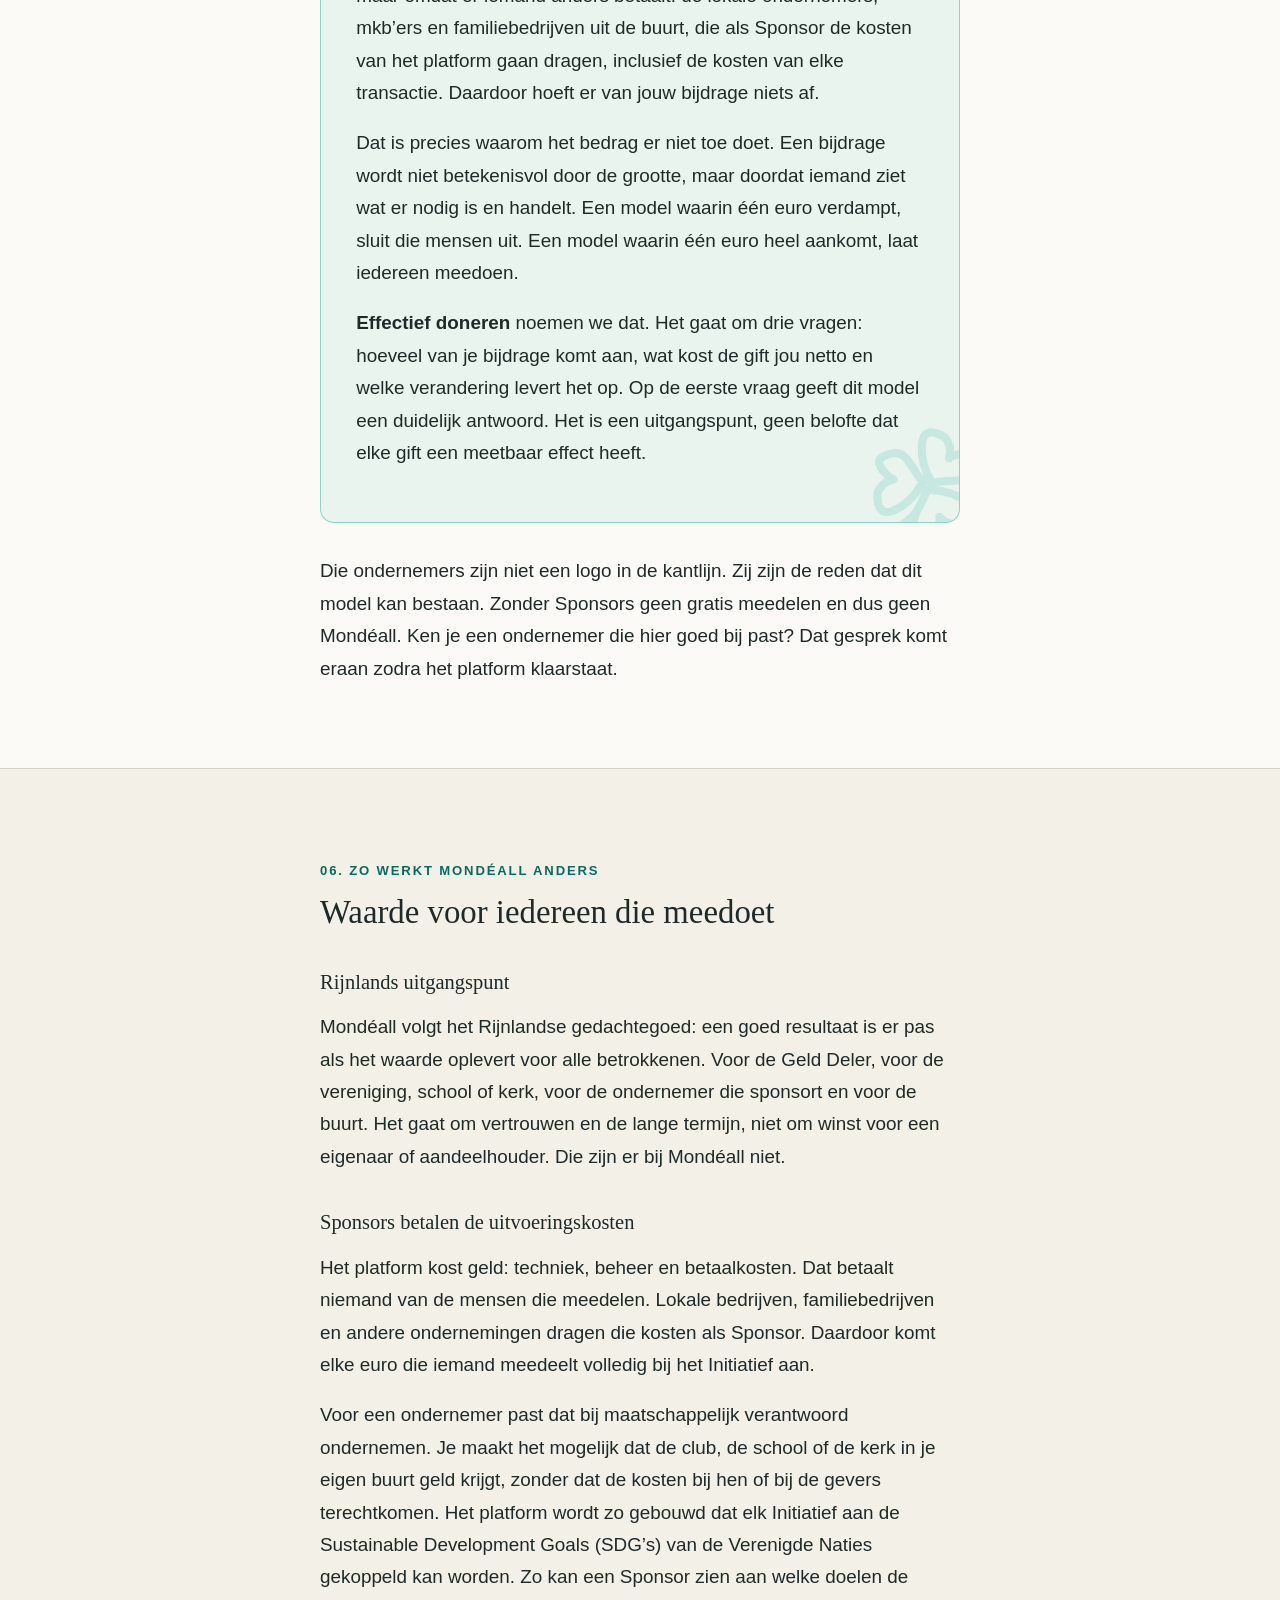
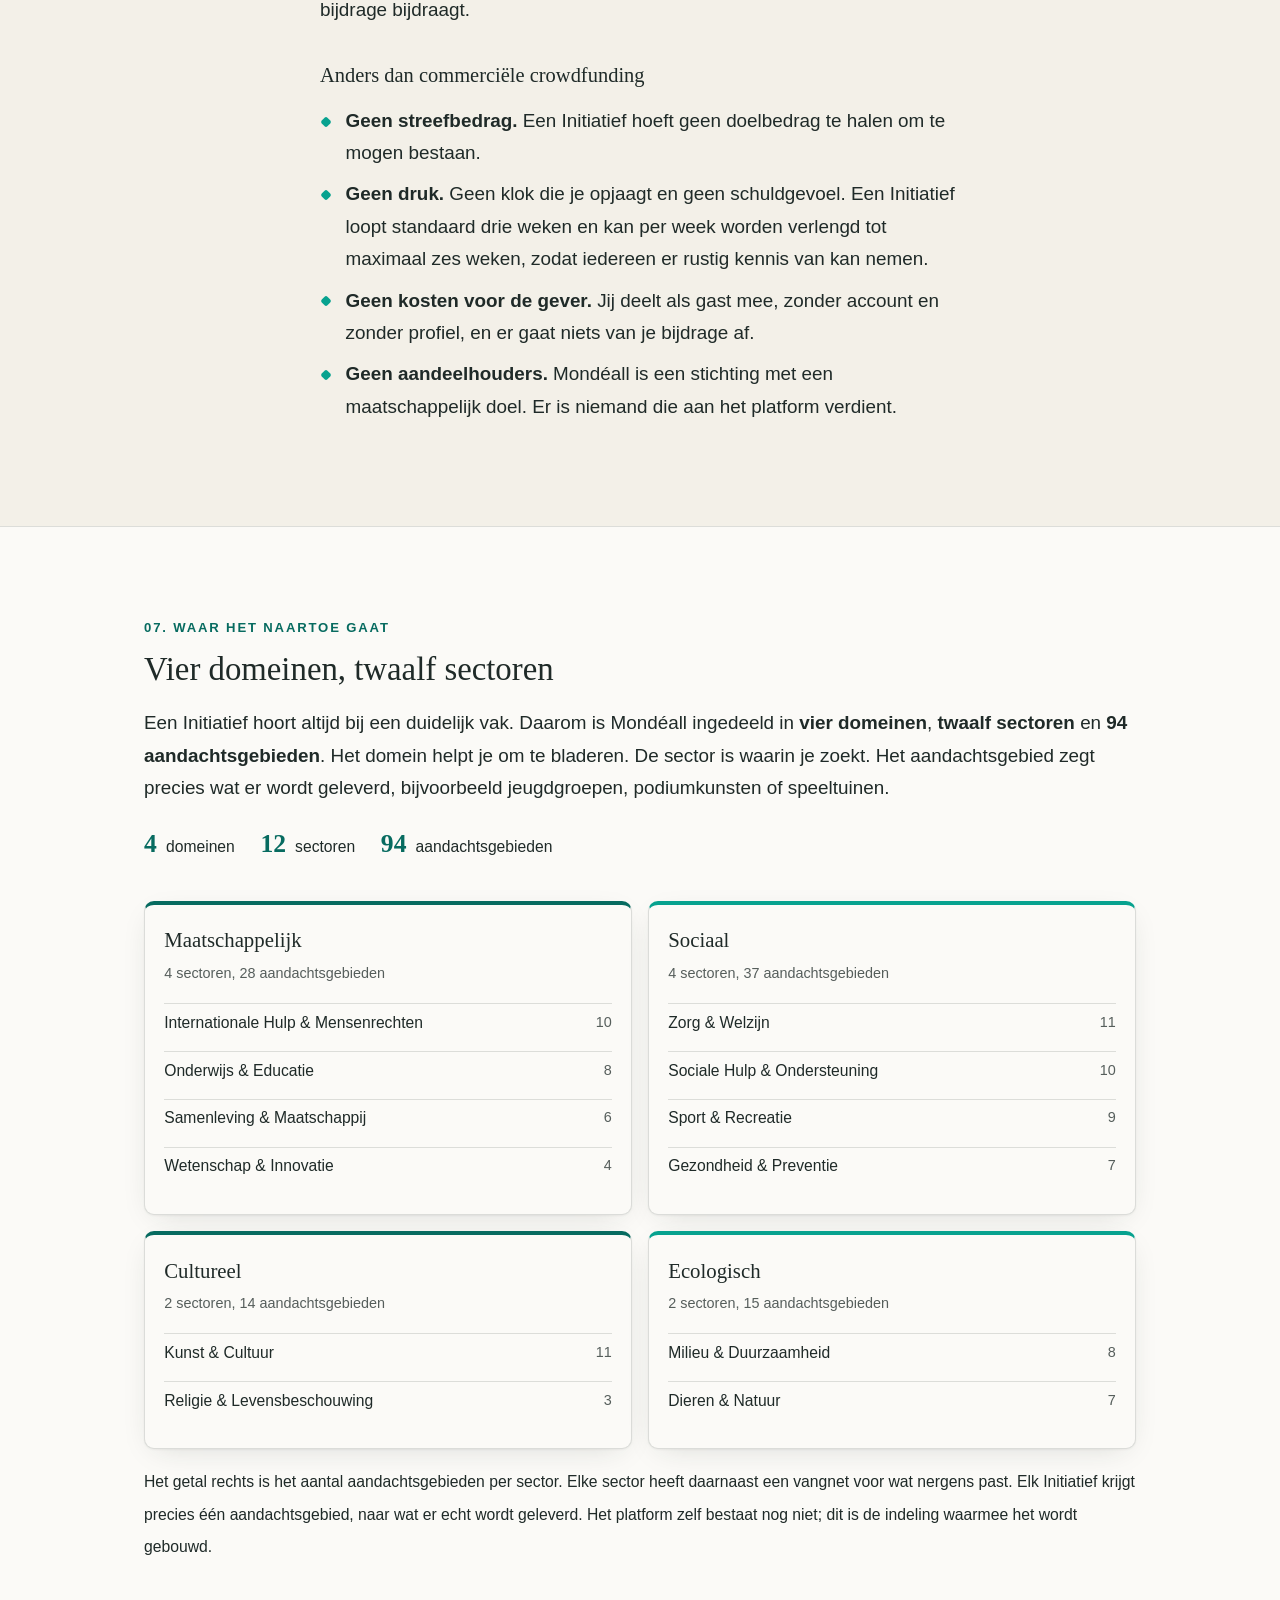
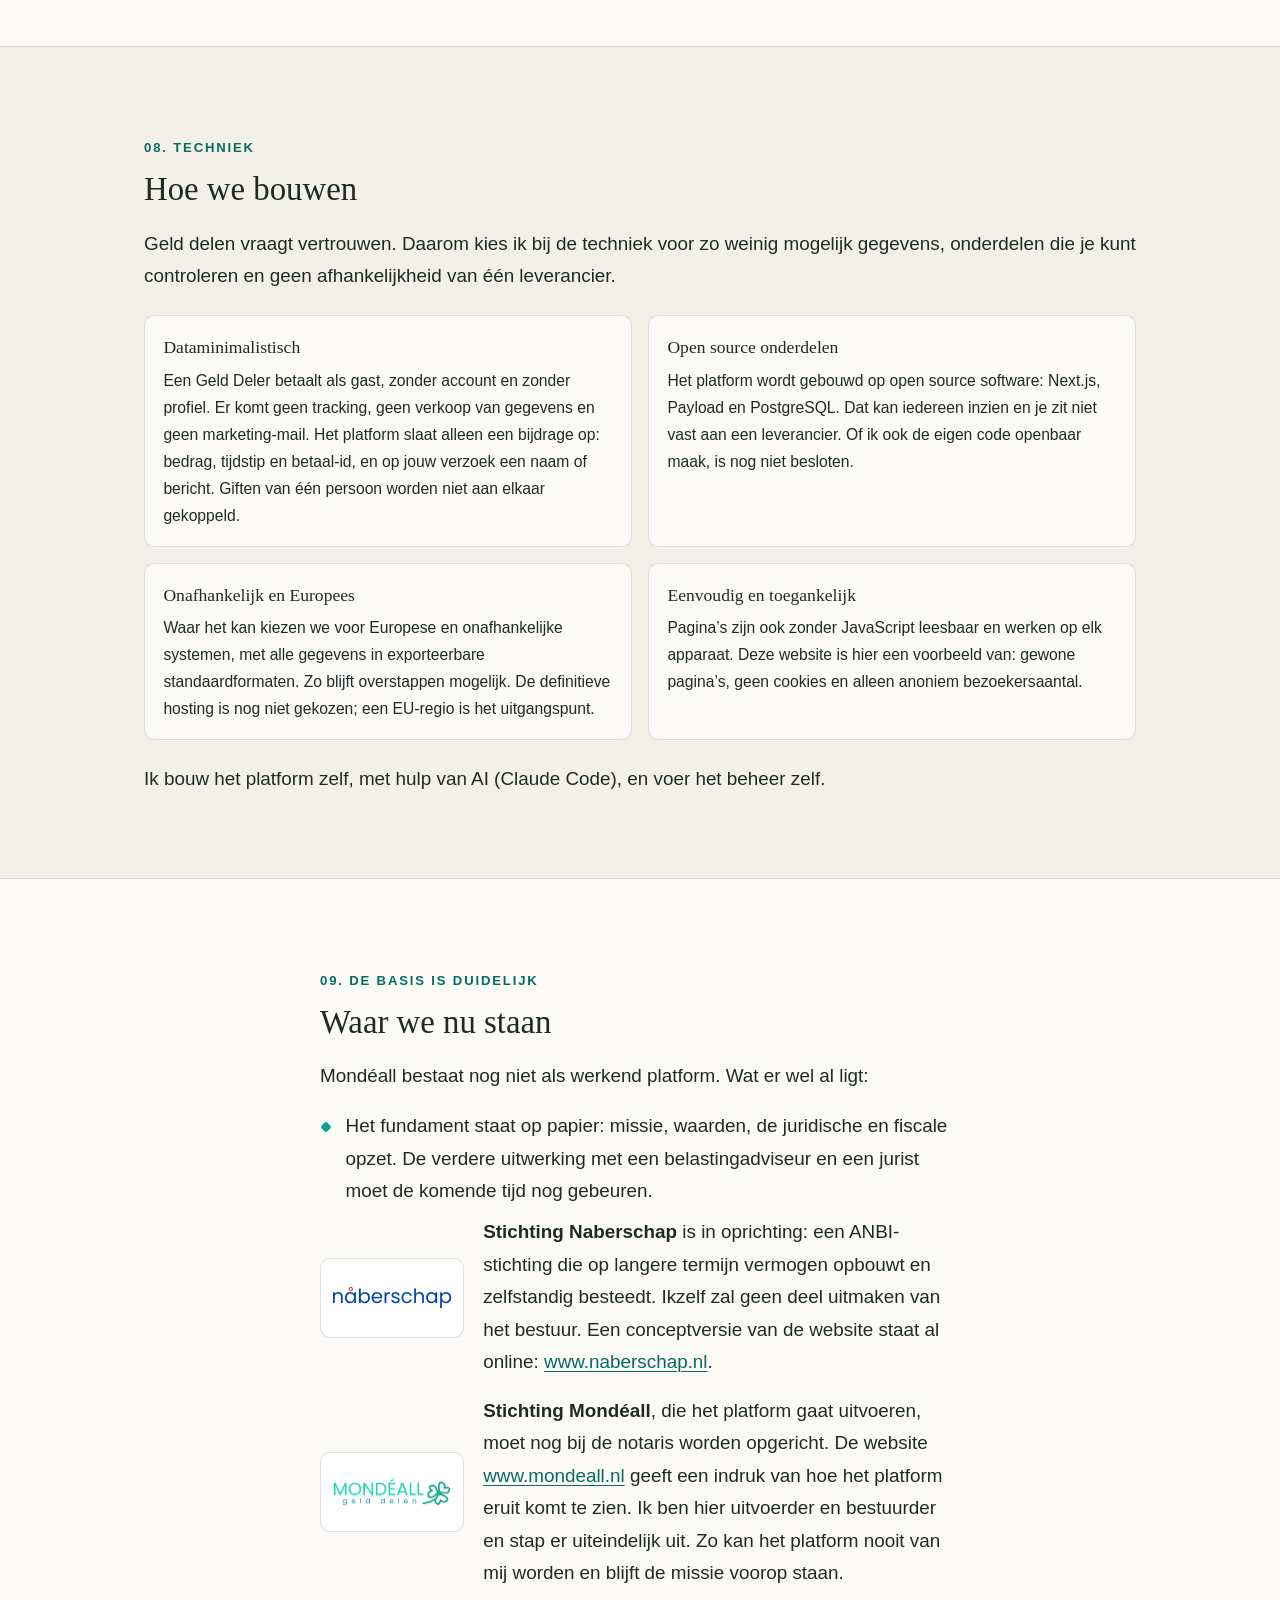
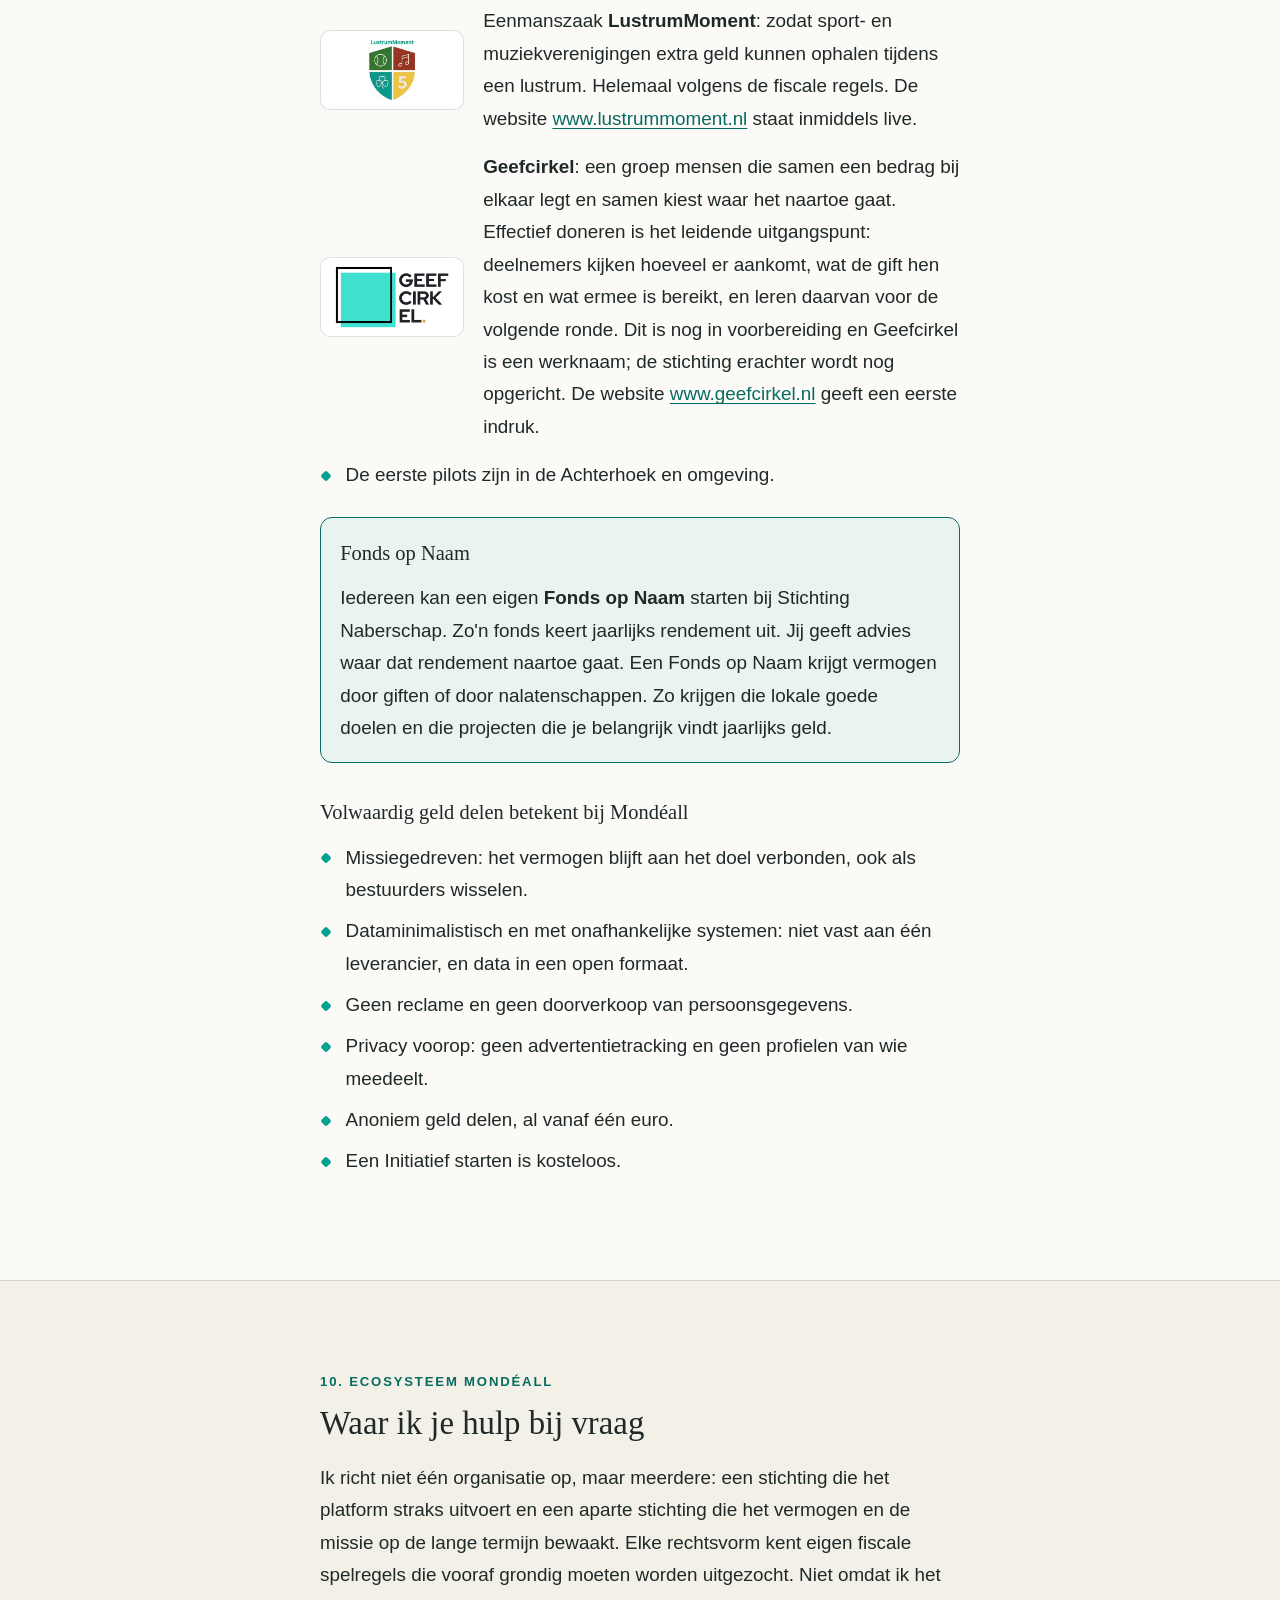
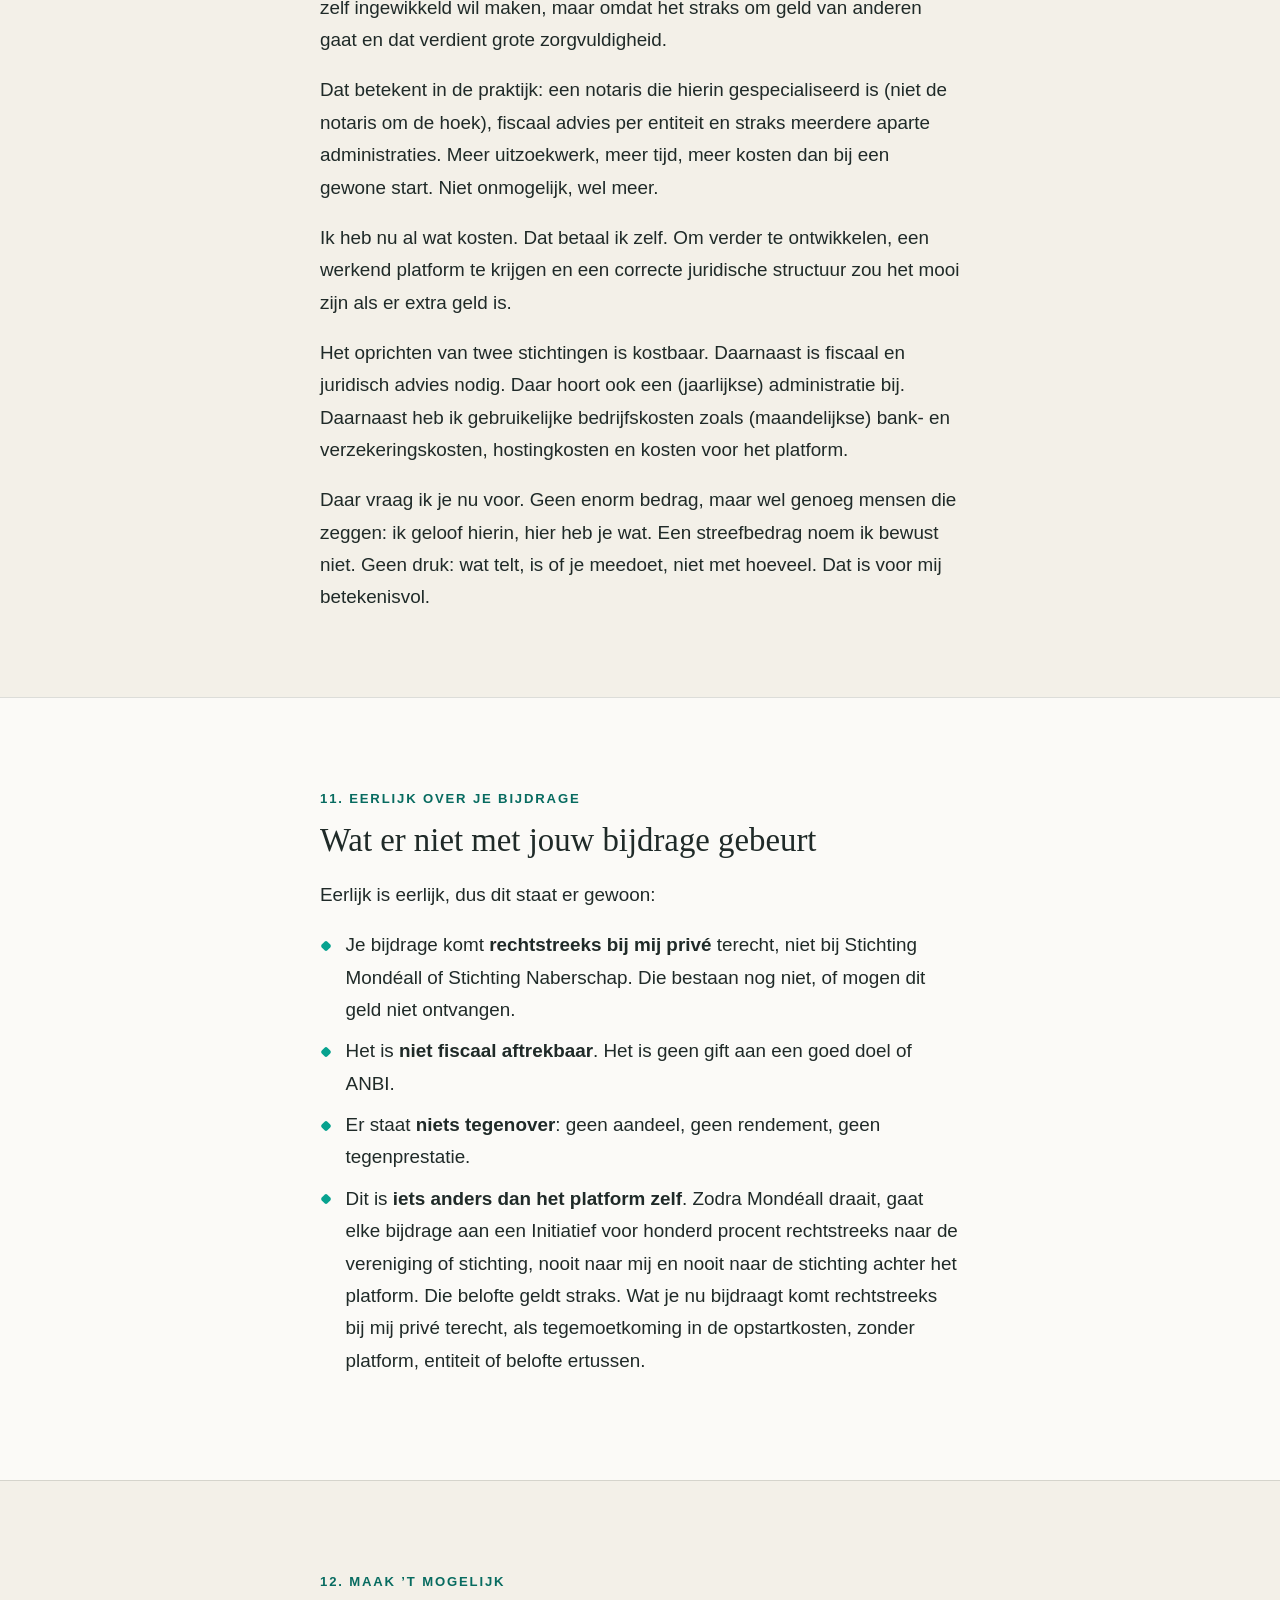
==== commit 2e9d2113: "v1.26: nieuw logo Geefcirkel Co-Authored-By: Claude Sonnet 5.5 <noreply@anthropic.com>" ====
--- a/index.html
+++ b/index.html
@@ -4,7 +4,9 @@
   <meta charset="utf-8">
   <!--
     www.gelddelen.nl · informele privé-ophaalactie van Mathieu Rensen.
-    Websitetekst v1.25 · 10 november 2026.
+    Websitetekst v1.26 · 13 november 2026.
+    Changelog t.o.v. v1.25 (v1.26):
+      - Nieuw logo Geefcirkel in §8 (op verzoek van Mathieu).
     Changelog t.o.v. v1.24 (v1.25):
       - Nieuw §6 "Zo werkt Mondéall anders": Rijnlands uitgangspunt, Sponsors betalen de
         uitvoeringskosten (MVO, SDG-koppeling als voornemen), anders dan commerciële
@@ -717,7 +719,7 @@
             Helemaal volgens de fiscale regels. De website
             <a href="https://www.lustrummoment.nl" target="_blank" rel="noopener">www.lustrummoment.nl</a>
             staat inmiddels live.</span></li>
-        <li class="met-logo"><span class="entiteit-logo"><img src="assets/img/logo-geefcirkel.png" alt="" width="220" height="220" loading="lazy" decoding="async"></span><span><strong>Geefcirkel</strong>: een groep mensen die samen een bedrag bij elkaar legt en samen kiest waar het naartoe gaat. Effectief doneren is het leidende uitgangspunt: deelnemers kijken hoeveel er aankomt, wat de gift hen kost en wat ermee is bereikt, en leren daarvan voor de volgende ronde. Dit is nog in voorbereiding en Geefcirkel is een werknaam; de stichting erachter wordt nog opgericht. De website
+        <li class="met-logo"><span class="entiteit-logo"><img src="assets/img/logo-geefcirkel.png" alt="" width="403" height="220" loading="lazy" decoding="async"></span><span><strong>Geefcirkel</strong>: een groep mensen die samen een bedrag bij elkaar legt en samen kiest waar het naartoe gaat. Effectief doneren is het leidende uitgangspunt: deelnemers kijken hoeveel er aankomt, wat de gift hen kost en wat ermee is bereikt, en leren daarvan voor de volgende ronde. Dit is nog in voorbereiding en Geefcirkel is een werknaam; de stichting erachter wordt nog opgericht. De website
             <a href="https://www.geefcirkel.nl" target="_blank" rel="noopener">www.geefcirkel.nl</a>
             geeft een eerste indruk.</span></li>
         <li>De eerste pilots zijn in de Achterhoek en omgeving.</li>
@@ -871,7 +873,7 @@
        algemene verspreiding.</p>
     <p>Deze pagina telt alleen hoe vaak ze wordt bezocht, zonder cookies en
        zonder persoonsgegevens.</p>
-    <p class="foot__meta">Websitetekst v1.25 · 10 november 2026 · www.gelddelen.nl</p>
+    <p class="foot__meta">Websitetekst v1.26 · 13 november 2026 · www.gelddelen.nl</p>
   </div>
 </footer>
 
